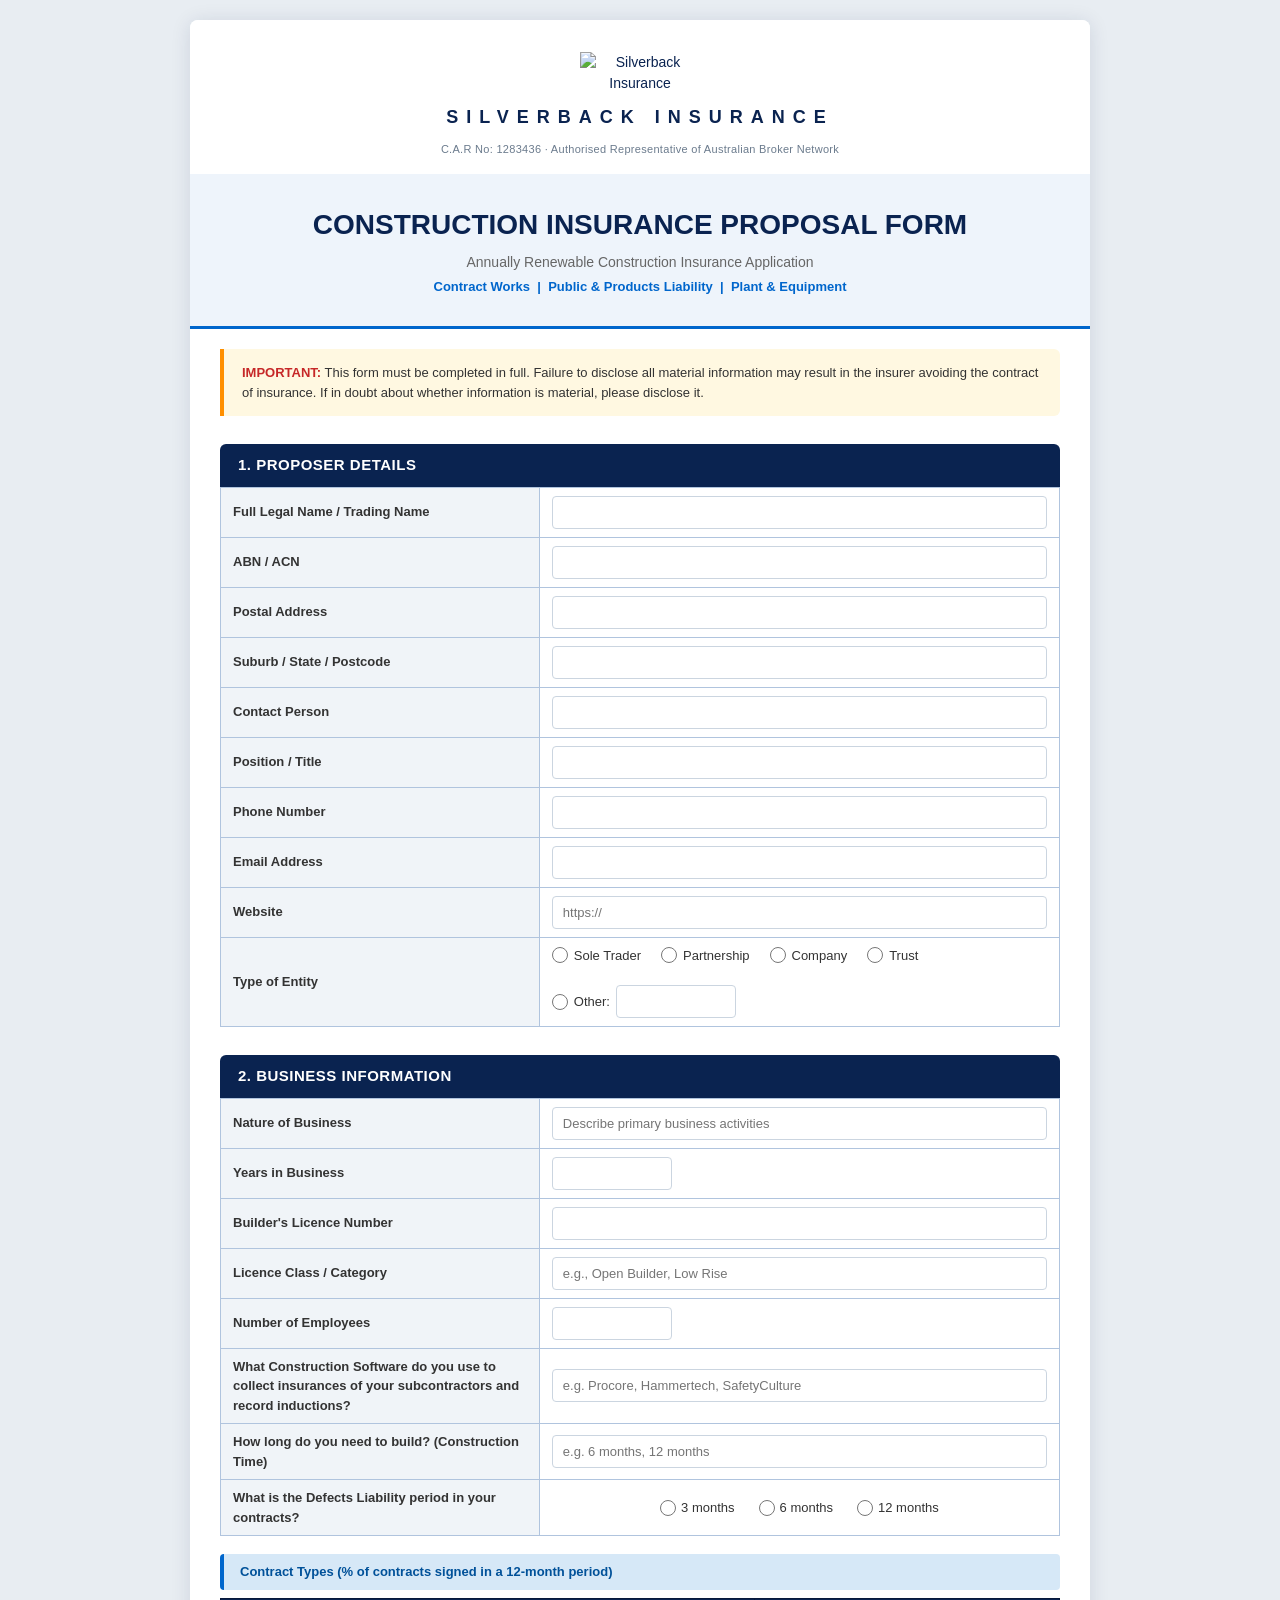
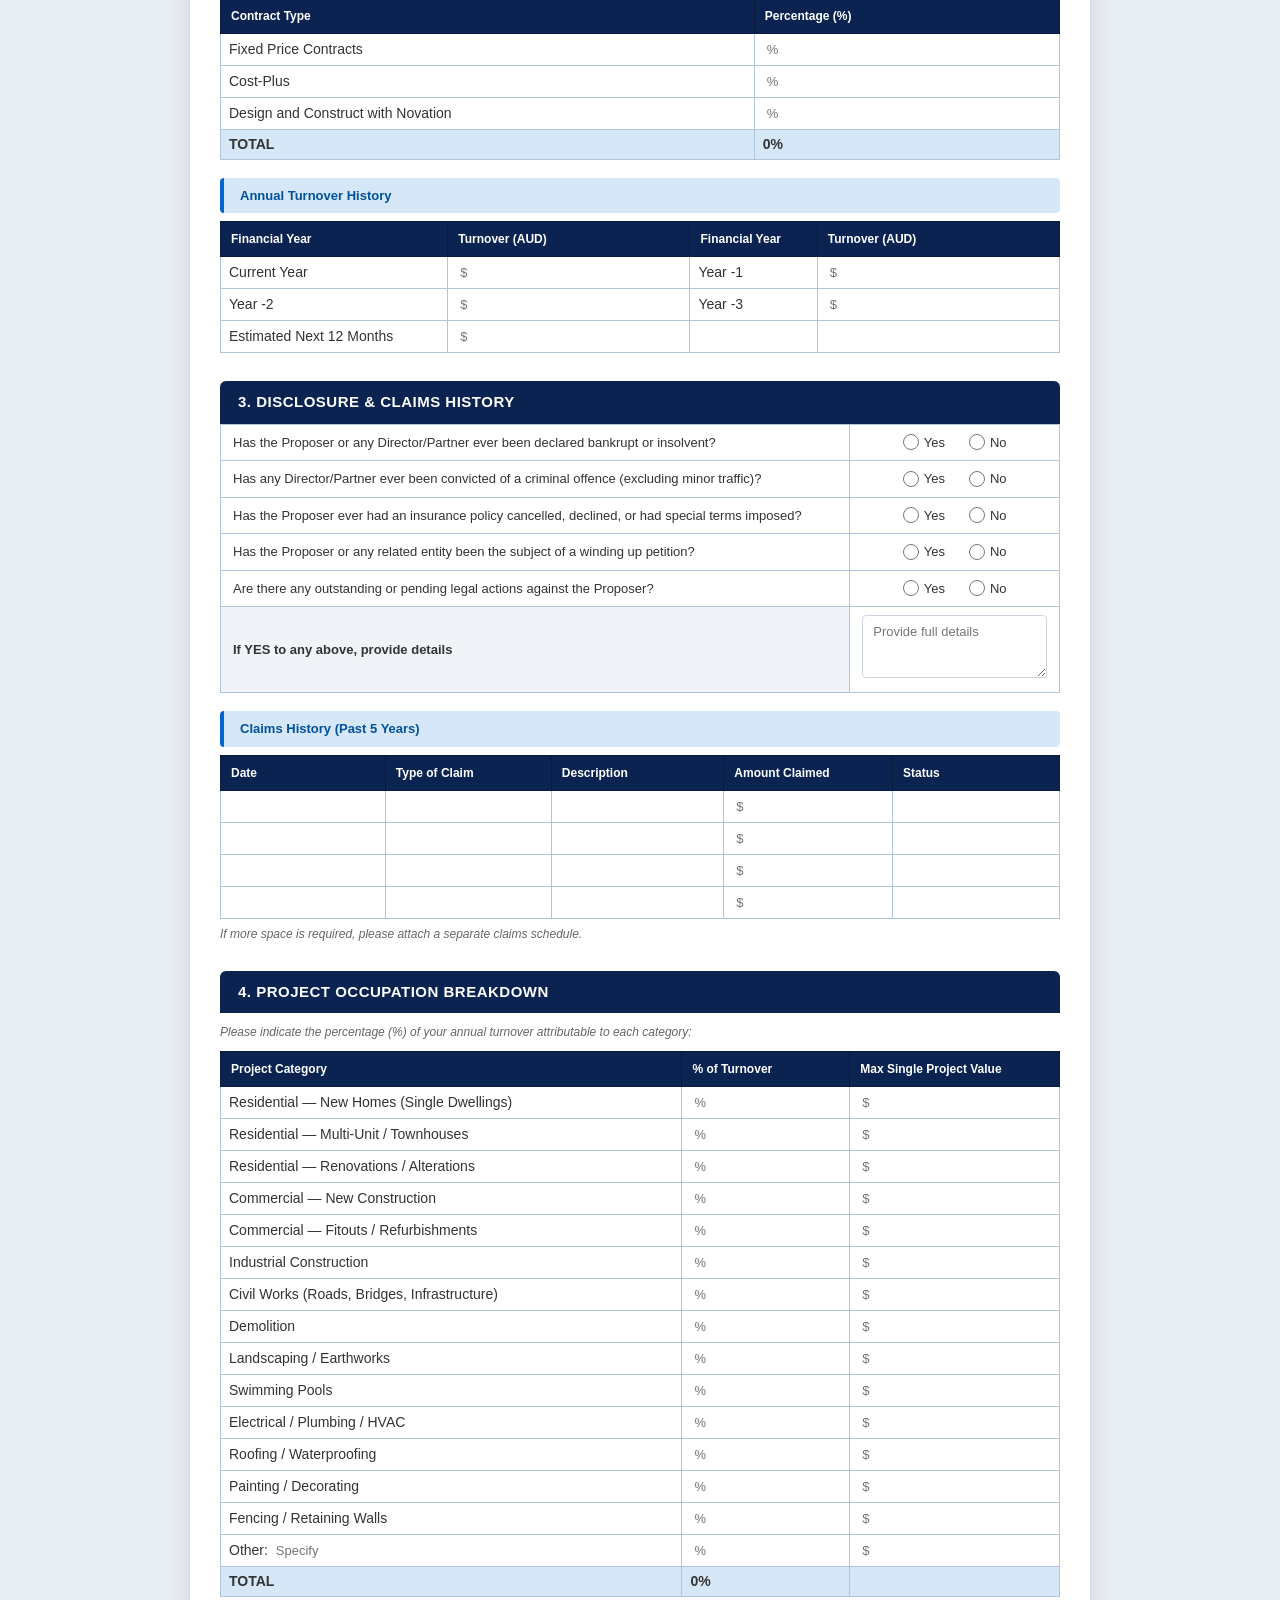
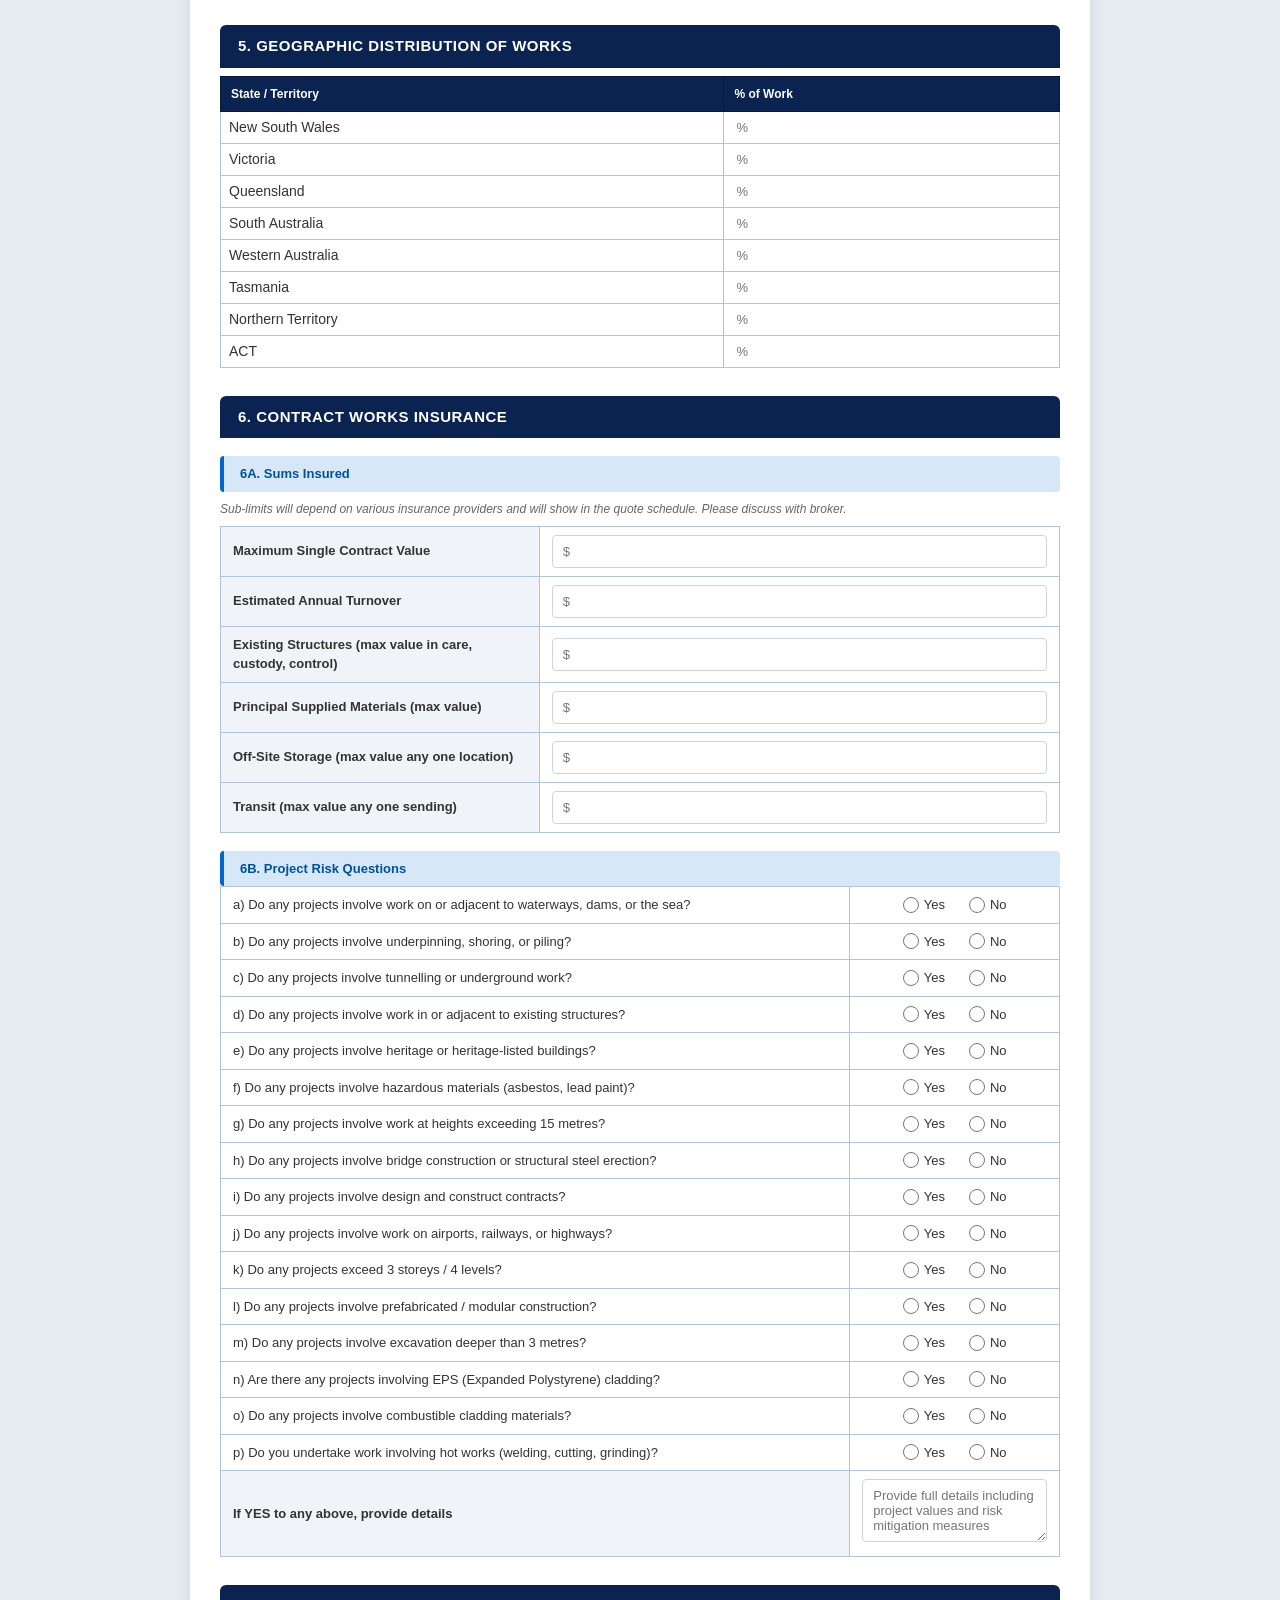
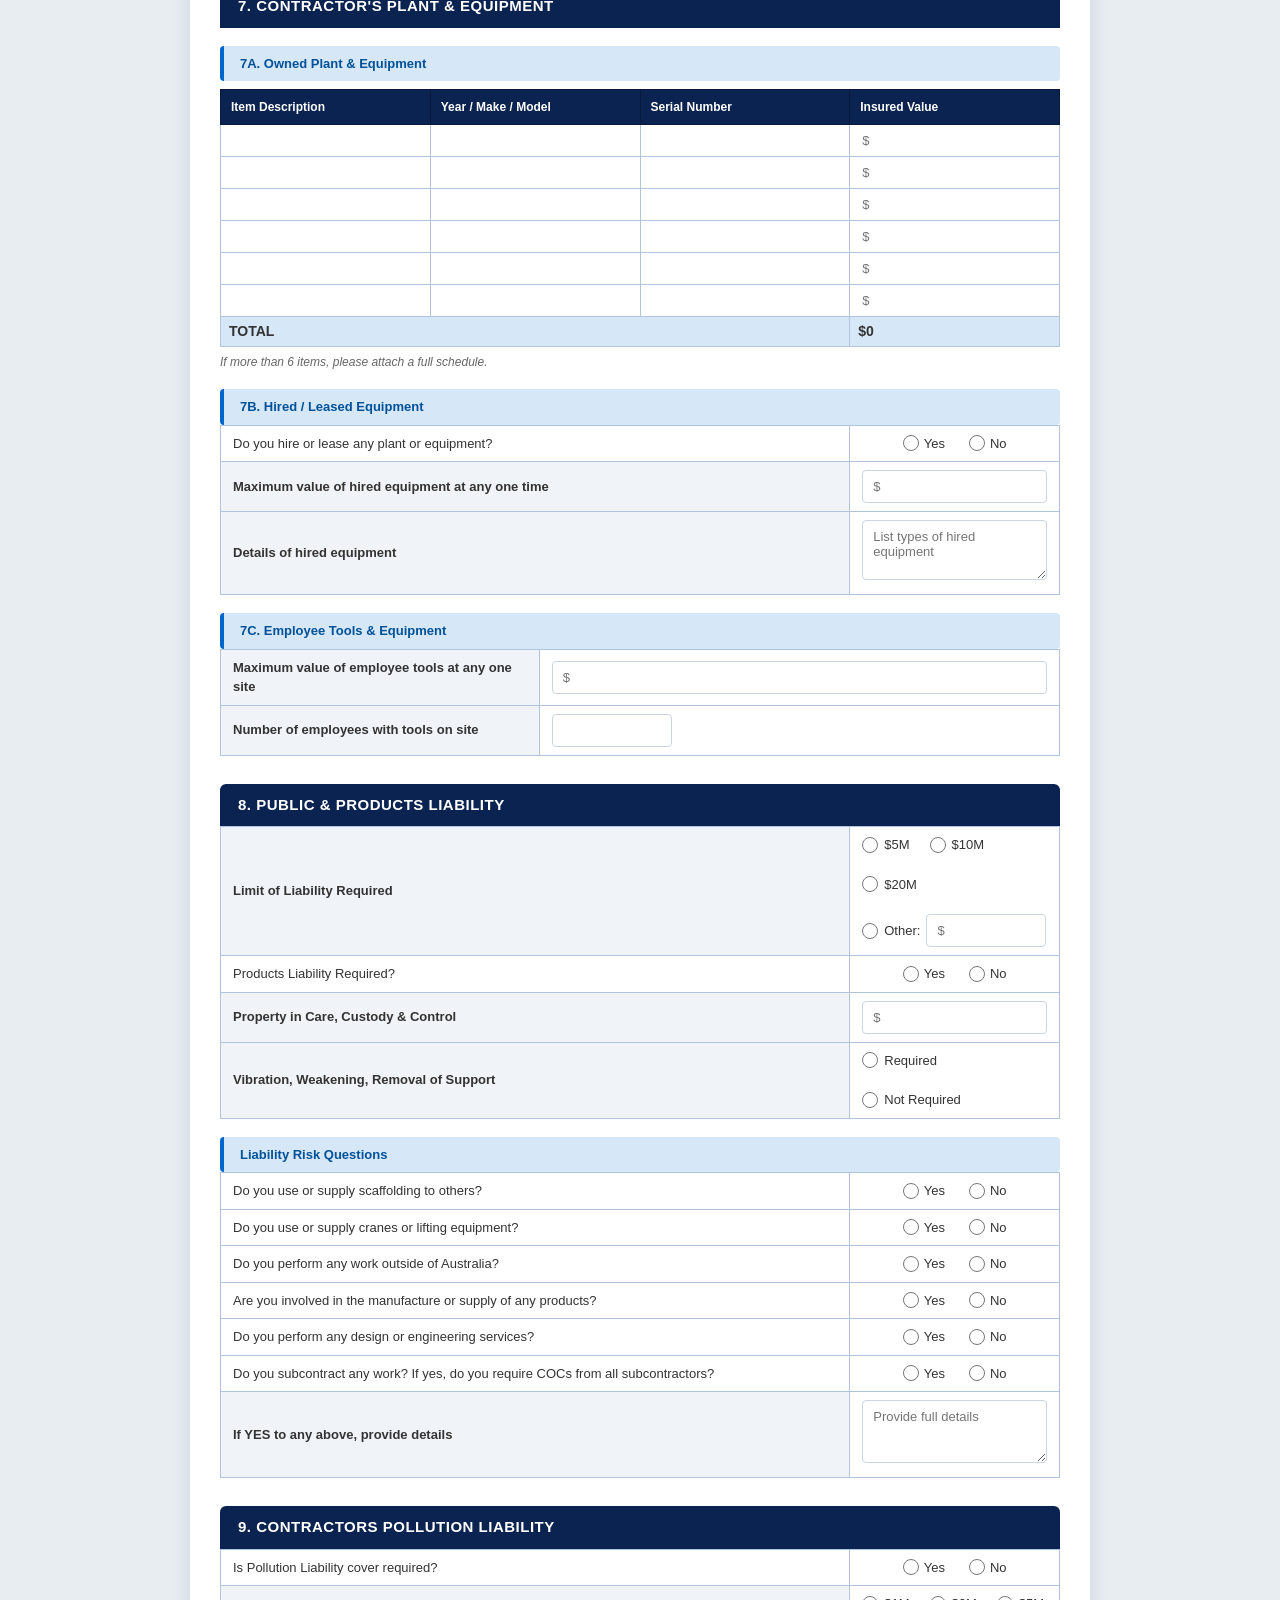
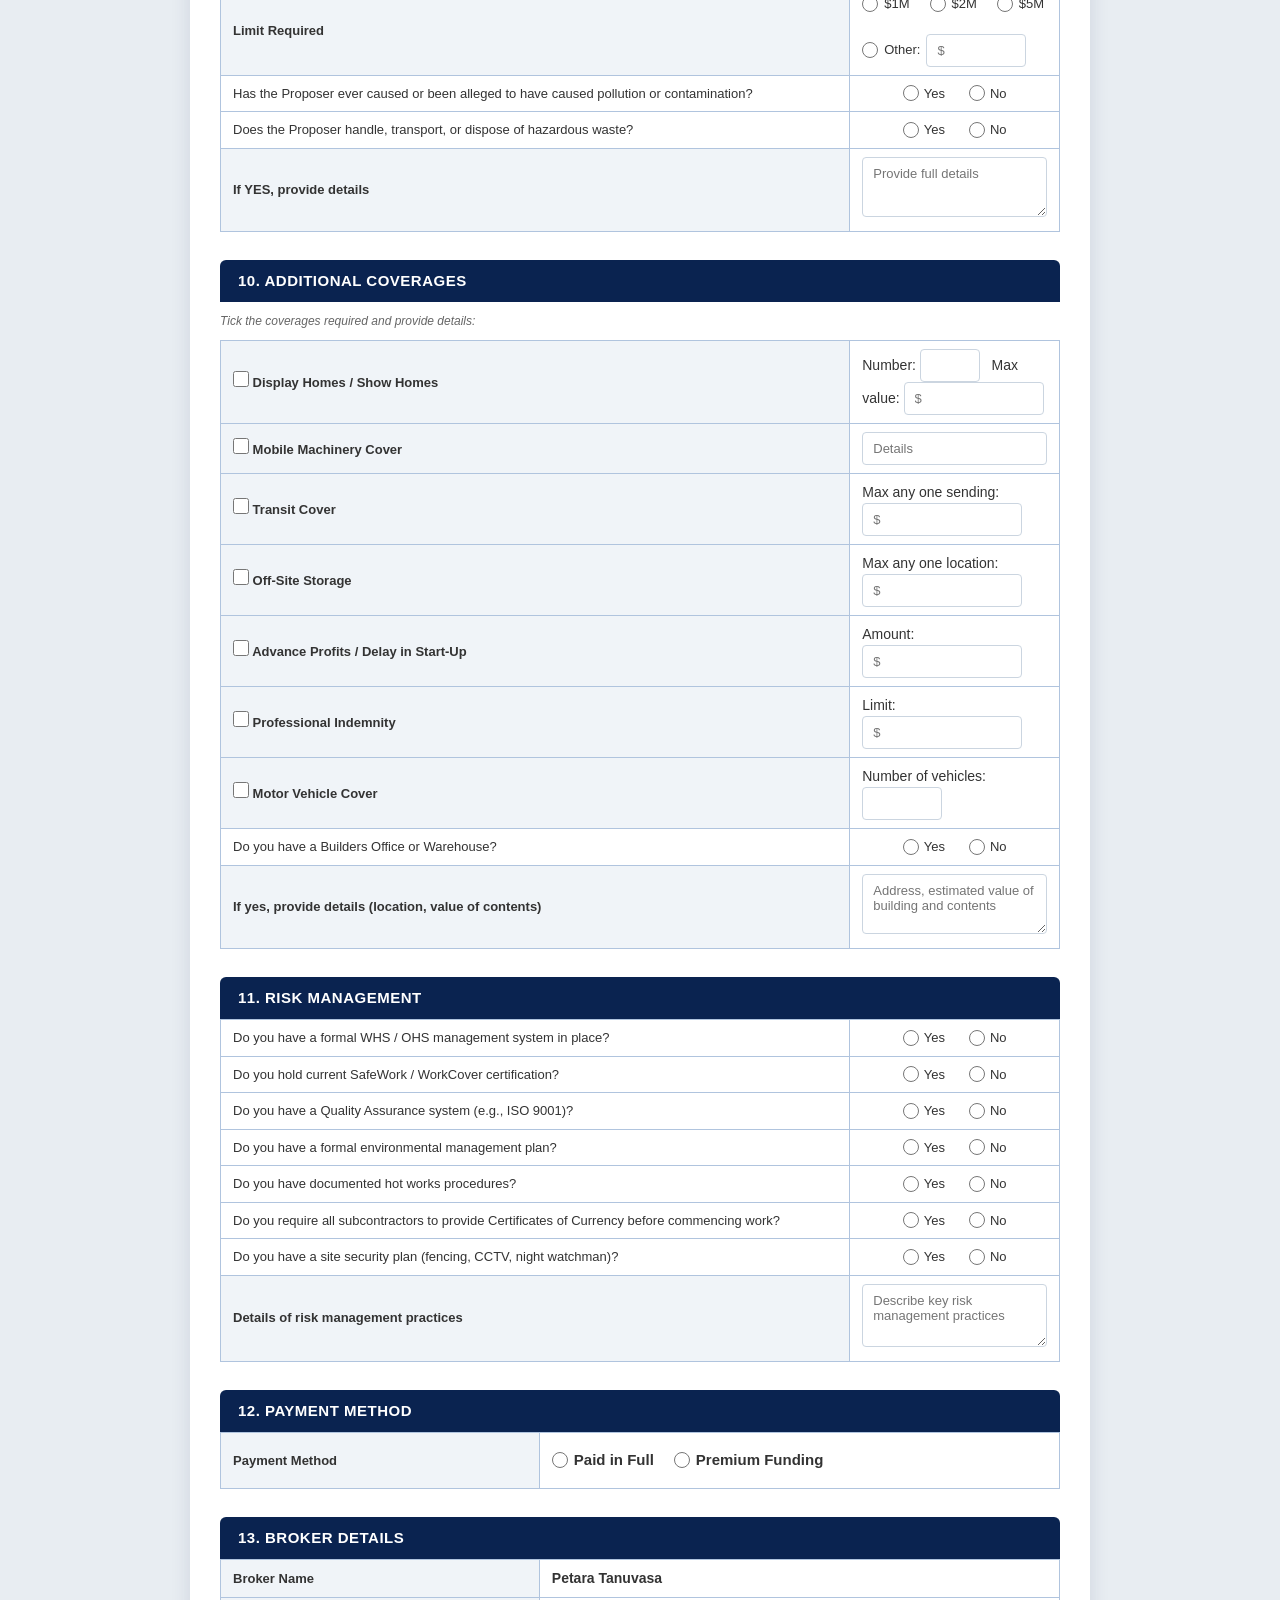
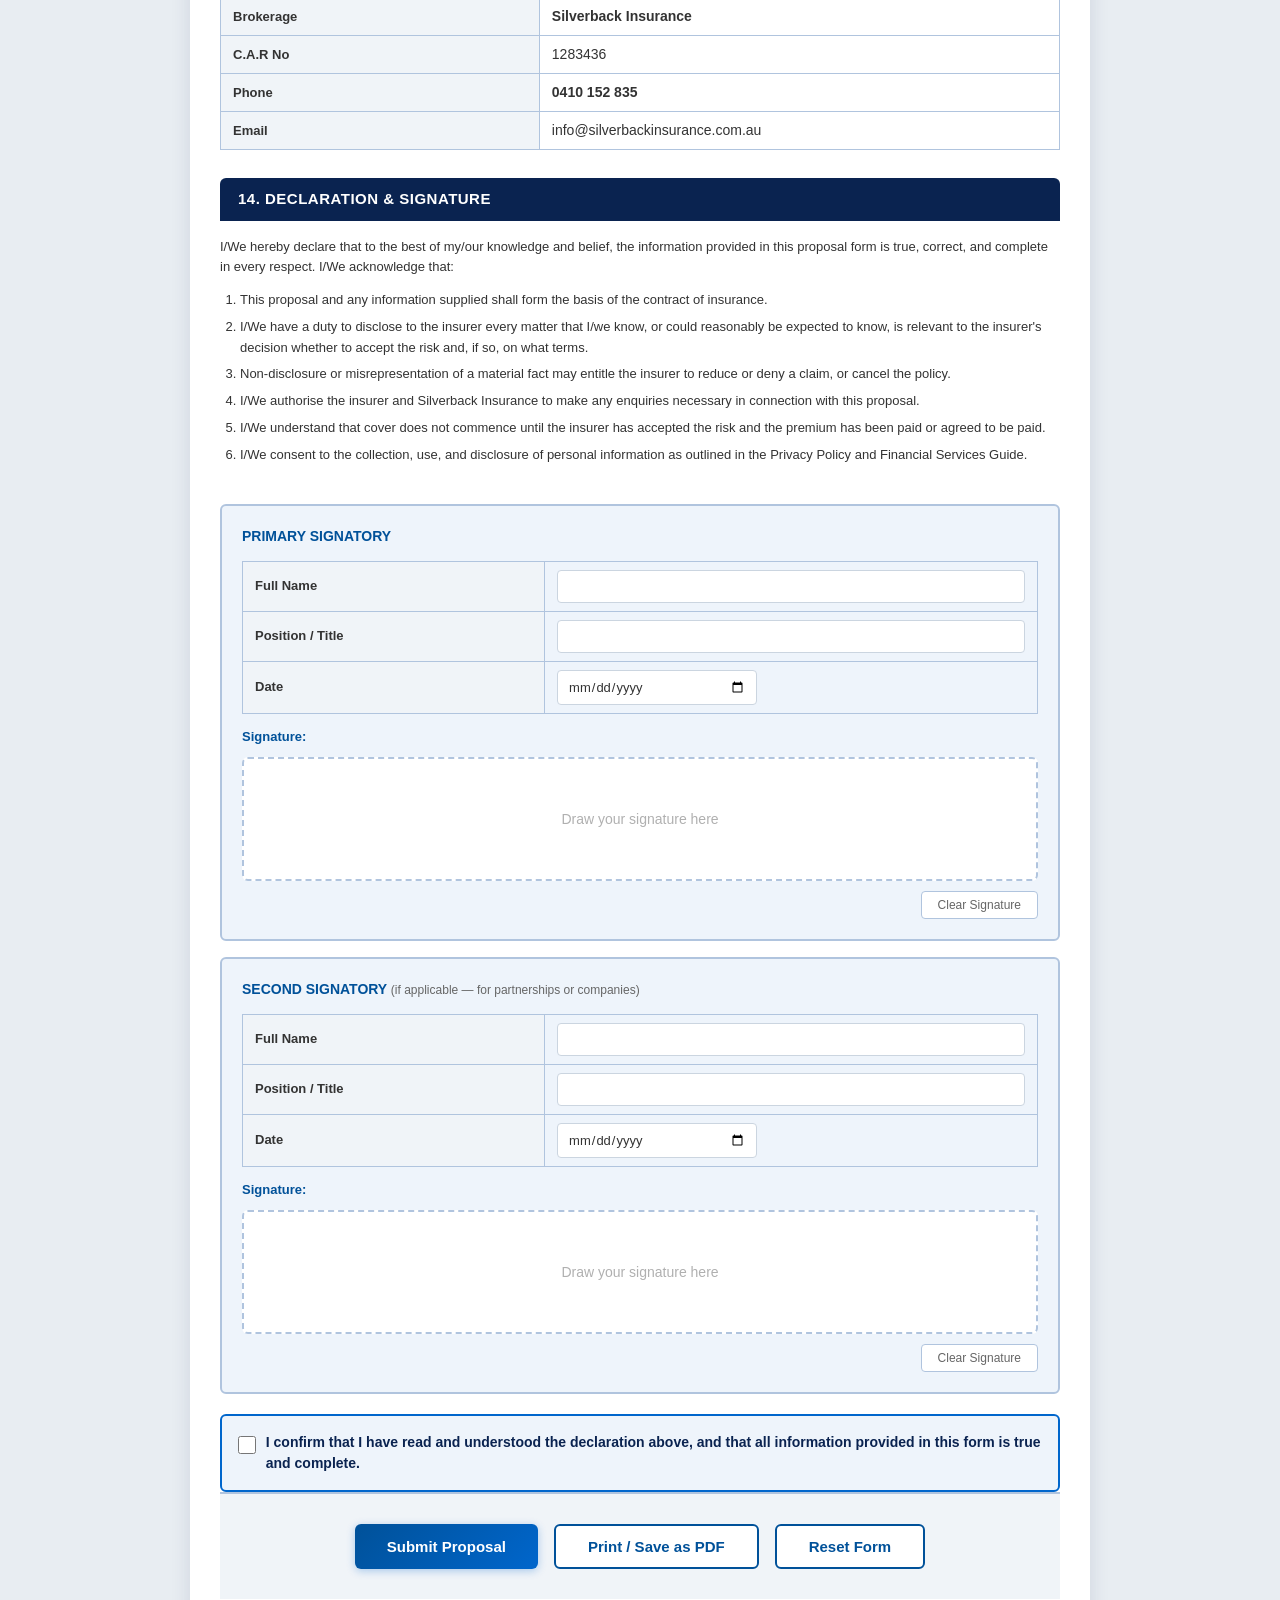
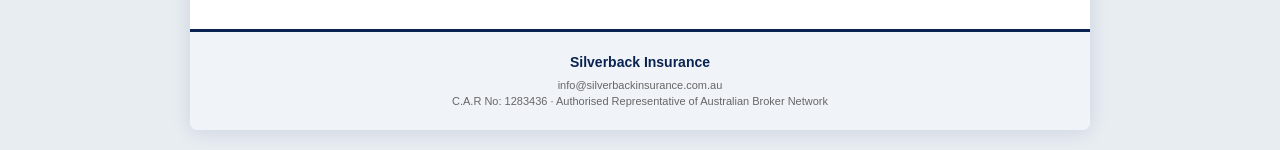
==== index.html @ 02003ee7 "Add Silverback Construction Insurance Proposal Form" ====
<!DOCTYPE html>
<html lang="en">
<head>
<meta charset="UTF-8">
<meta name="viewport" content="width=device-width, initial-scale=1.0">
<title>Silverback Insurance — Construction Insurance Proposal Form</title>
<style>
  :root {
    --navy: #0A2350;
    --dark-blue: #005199;
    --med-blue: #0066CC;
    --light-blue: #D6E8F7;
    --pale-blue: #EEF4FB;
    --white: #FFFFFF;
    --dark-grey: #333333;
    --med-grey: #666666;
    --light-grey: #F0F4F8;
    --border: #B0C4DE;
    --red: #C62828;
    --orange-bg: #FFF8E1;
  }

  * { box-sizing: border-box; margin: 0; padding: 0; }

  body {
    font-family: 'Segoe UI', Arial, Helvetica, sans-serif;
    font-size: 14px;
    color: var(--dark-grey);
    background: #E8EDF2;
    line-height: 1.5;
  }

  .form-container {
    max-width: 900px;
    margin: 20px auto;
    background: var(--white);
    border-radius: 8px;
    box-shadow: 0 2px 20px rgba(10,35,80,0.12);
    overflow: hidden;
  }

  /* HEADER */
  .form-header {
    background: var(--white);
    color: var(--navy);
    padding: 32px 40px 16px;
    text-align: center;
  }
  .form-header .logo-icon {
    display: block;
    margin: 0 auto 10px;
    width: 120px;
    height: auto;
  }
  .form-header .brand-name {
    font-size: 18px;
    font-weight: 700;
    letter-spacing: 8px;
    color: var(--navy);
    margin-bottom: 2px;
  }
  .form-header .credentials {
    margin-top: 10px;
    font-size: 11px;
    color: #6B7B8D;
    letter-spacing: 0.3px;
  }
  .form-title {
    background: var(--pale-blue);
    text-align: center;
    padding: 30px 40px;
    border-bottom: 3px solid var(--med-blue);
  }
  .form-title h1 {
    font-size: 28px;
    color: var(--navy);
    font-weight: 700;
    margin-bottom: 6px;
  }
  .form-title .subtitle {
    font-size: 14px;
    color: var(--med-grey);
  }
  .form-title .coverages {
    font-size: 13px;
    color: var(--med-blue);
    margin-top: 4px;
    font-weight: 600;
  }

  /* IMPORTANT NOTICE */
  .important-notice {
    background: var(--orange-bg);
    border-left: 4px solid #FF8F00;
    margin: 20px 30px;
    padding: 14px 18px;
    border-radius: 0 6px 6px 0;
    font-size: 13px;
  }
  .important-notice strong { color: var(--red); }

  /* FORM BODY */
  .form-body { padding: 0 30px 30px; }

  /* SECTION HEADERS */
  .section-header {
    background: var(--navy);
    color: var(--white);
    padding: 10px 18px;
    font-size: 15px;
    font-weight: 700;
    border-radius: 6px 6px 0 0;
    margin-top: 28px;
    letter-spacing: 0.5px;
  }
  .subsection-header {
    background: var(--light-blue);
    color: var(--dark-blue);
    padding: 8px 16px;
    font-size: 13px;
    font-weight: 700;
    margin-top: 18px;
    border-radius: 4px;
    border-left: 4px solid var(--med-blue);
  }

  /* FIELD TABLES */
  .field-table {
    width: 100%;
    border-collapse: collapse;
    border: 1px solid var(--border);
    margin-bottom: 4px;
  }
  .field-table td {
    padding: 8px 12px;
    border: 1px solid var(--border);
    vertical-align: middle;
  }
  .field-table .label-cell {
    background: var(--light-grey);
    font-weight: 600;
    font-size: 13px;
    width: 38%;
    color: var(--dark-grey);
  }
  .field-table .value-cell {
    width: 62%;
  }
  .field-table .question-cell {
    width: 75%;
    font-size: 13px;
  }
  .field-table .answer-cell {
    width: 25%;
    text-align: center;
  }

  /* FORM INPUTS */
  input[type="text"], input[type="email"], input[type="tel"],
  input[type="url"], input[type="number"], input[type="date"],
  textarea, select {
    width: 100%;
    padding: 8px 10px;
    border: 1px solid #CBD5E0;
    border-radius: 4px;
    font-size: 13px;
    font-family: inherit;
    color: var(--dark-grey);
    background: var(--white);
    transition: border-color 0.2s, box-shadow 0.2s;
  }
  input:focus, textarea:focus, select:focus {
    outline: none;
    border-color: var(--med-blue);
    box-shadow: 0 0 0 3px rgba(0,102,204,0.15);
  }
  textarea { resize: vertical; min-height: 60px; }
  select { cursor: pointer; }

  /* CHECKBOXES AND RADIOS */
  .checkbox-group, .radio-group {
    display: flex;
    gap: 20px;
    align-items: center;
    flex-wrap: wrap;
  }
  .checkbox-group label, .radio-group label {
    display: flex;
    align-items: center;
    gap: 6px;
    font-size: 13px;
    cursor: pointer;
  }
  input[type="checkbox"], input[type="radio"] {
    width: 16px;
    height: 16px;
    accent-color: var(--med-blue);
    cursor: pointer;
  }

  /* DATA TABLES */
  .data-table {
    width: 100%;
    border-collapse: collapse;
    margin-top: 8px;
    border: 1px solid var(--border);
  }
  .data-table th {
    background: var(--navy);
    color: var(--white);
    padding: 8px 10px;
    font-size: 12px;
    font-weight: 600;
    text-align: left;
    border: 1px solid #08193A;
  }
  .data-table td {
    padding: 4px 8px;
    border: 1px solid var(--border);
  }
  .data-table td input {
    border: none;
    background: transparent;
    width: 100%;
    padding: 4px;
    font-size: 13px;
  }
  .data-table td input:focus {
    background: var(--pale-blue);
    border-radius: 3px;
    box-shadow: none;
  }
  .data-table .total-row {
    background: var(--light-blue);
    font-weight: 700;
  }

  /* YES/NO RADIO PAIRS */
  .yn-group {
    display: flex;
    gap: 24px;
    justify-content: center;
  }
  .yn-group label {
    display: flex;
    align-items: center;
    gap: 5px;
    font-size: 13px;
    cursor: pointer;
  }

  /* SIGNATURE */
  .signature-section {
    border: 2px solid var(--border);
    border-radius: 6px;
    padding: 20px;
    margin-top: 16px;
    background: var(--pale-blue);
  }
  .signature-section h3 {
    color: var(--dark-blue);
    margin-bottom: 14px;
    font-size: 14px;
  }
  .sig-canvas-wrap {
    position: relative;
    border: 2px dashed var(--border);
    border-radius: 6px;
    background: var(--white);
    margin: 10px 0;
  }
  .sig-canvas {
    width: 100%;
    height: 120px;
    cursor: crosshair;
    display: block;
    border-radius: 6px;
  }
  .sig-placeholder {
    position: absolute;
    top: 50%;
    left: 50%;
    transform: translate(-50%, -50%);
    color: #B0B0B0;
    font-size: 14px;
    pointer-events: none;
  }
  .sig-actions {
    text-align: right;
    margin-top: 6px;
  }
  .sig-actions button {
    background: var(--white);
    border: 1px solid var(--border);
    padding: 6px 16px;
    border-radius: 4px;
    font-size: 12px;
    cursor: pointer;
    color: var(--med-grey);
  }
  .sig-actions button:hover {
    background: var(--light-grey);
    color: var(--dark-grey);
  }

  /* BUTTONS */
  .form-actions {
    text-align: center;
    padding: 30px;
    background: var(--light-grey);
    border-top: 2px solid var(--border);
    display: flex;
    gap: 16px;
    justify-content: center;
    flex-wrap: wrap;
  }
  .btn {
    padding: 12px 32px;
    font-size: 15px;
    font-weight: 600;
    border: none;
    border-radius: 6px;
    cursor: pointer;
    transition: all 0.2s;
  }
  .btn-primary {
    background: linear-gradient(135deg, var(--dark-blue), var(--med-blue));
    color: var(--white);
    box-shadow: 0 2px 8px rgba(0,102,204,0.3);
  }
  .btn-primary:hover {
    box-shadow: 0 4px 16px rgba(0,102,204,0.4);
    transform: translateY(-1px);
  }
  .btn-secondary {
    background: var(--white);
    color: var(--dark-blue);
    border: 2px solid var(--dark-blue);
  }
  .btn-secondary:hover { background: var(--pale-blue); }

  /* FOOTER */
  .form-footer {
    text-align: center;
    padding: 20px 30px;
    border-top: 3px solid var(--navy);
    background: var(--light-grey);
  }
  .form-footer .company {
    font-weight: 700;
    font-size: 14px;
    color: var(--navy);
  }
  .form-footer .details {
    font-size: 11px;
    color: var(--med-grey);
    margin-top: 4px;
  }

  /* NOTE */
  .note {
    font-size: 12px;
    color: var(--med-grey);
    font-style: italic;
    margin-top: 6px;
  }

  /* PRINT STYLES */
  @media print {
    body { background: white; }
    .form-container { box-shadow: none; margin: 0; max-width: 100%; }
    .form-actions { display: none !important; }
    .no-print { display: none !important; }
    input, textarea, select { border: 1px solid #ccc !important; }
    .sig-actions { display: none; }
  }
</style>
</head>
<body>

<div class="form-container">

  <!-- HEADER -->
  <div class="form-header">
    <img class="logo-icon" src="[data-uri]" alt="Silverback Insurance">
    <div class="brand-name">SILVERBACK INSURANCE</div>
    <div class="credentials">
      C.A.R No: 1283436 &middot; Authorised Representative of Australian Broker Network
    </div>
  </div>

  <!-- TITLE -->
  <div class="form-title">
    <h1>CONSTRUCTION INSURANCE PROPOSAL FORM</h1>
    <div class="subtitle">Annually Renewable Construction Insurance Application</div>
    <div class="coverages">Contract Works &nbsp;|&nbsp; Public &amp; Products Liability &nbsp;|&nbsp; Plant &amp; Equipment</div>
  </div>

  <!-- IMPORTANT NOTICE -->
  <div class="important-notice">
    <strong>IMPORTANT:</strong> This form must be completed in full. Failure to disclose all material information
    may result in the insurer avoiding the contract of insurance. If in doubt about whether information is material, please disclose it.
  </div>

  <form id="proposalForm" class="form-body" action="https://formsubmit.co/info@silverbackinsurance.com.au" method="POST">
    <!-- FormSubmit.co Configuration -->
    <input type="hidden" name="_subject" value="New Construction Insurance Proposal Submission">
    <input type="hidden" name="_template" value="table">
    <input type="hidden" name="_captcha" value="true">
    <input type="hidden" name="_autoresponse" value="Thank you for submitting your Construction Insurance Proposal to Silverback Insurance. We have received your details and your broker will be in touch shortly to discuss your renewal options.">
    <input type="hidden" name="_replyto" value="">
    <input type="hidden" name="signature_data" id="signatureData">

    <!-- =========================================== -->
    <!-- SECTION 1: PROPOSER DETAILS -->
    <!-- =========================================== -->
    <div class="section-header">1. PROPOSER DETAILS</div>
    <table class="field-table">
      <tr><td class="label-cell">Full Legal Name / Trading Name</td>
          <td class="value-cell"><input type="text" name="legal_name" required></td></tr>
      <tr><td class="label-cell">ABN / ACN</td>
          <td class="value-cell"><input type="text" name="abn" required></td></tr>
      <tr><td class="label-cell">Postal Address</td>
          <td class="value-cell"><input type="text" name="postal_address"></td></tr>
      <tr><td class="label-cell">Suburb / State / Postcode</td>
          <td class="value-cell"><input type="text" name="suburb_state_post"></td></tr>
      <tr><td class="label-cell">Contact Person</td>
          <td class="value-cell"><input type="text" name="contact_person" required></td></tr>
      <tr><td class="label-cell">Position / Title</td>
          <td class="value-cell"><input type="text" name="position"></td></tr>
      <tr><td class="label-cell">Phone Number</td>
          <td class="value-cell"><input type="tel" name="phone"></td></tr>
      <tr><td class="label-cell">Email Address</td>
          <td class="value-cell"><input type="email" name="email" required></td></tr>
      <tr><td class="label-cell">Website</td>
          <td class="value-cell"><input type="url" name="website" placeholder="https://"></td></tr>
      <tr><td class="label-cell">Type of Entity</td>
          <td class="value-cell">
            <div class="radio-group">
              <label><input type="radio" name="entity_type" value="sole_trader"> Sole Trader</label>
              <label><input type="radio" name="entity_type" value="partnership"> Partnership</label>
              <label><input type="radio" name="entity_type" value="company"> Company</label>
              <label><input type="radio" name="entity_type" value="trust"> Trust</label>
              <label><input type="radio" name="entity_type" value="other"> Other: <input type="text" name="entity_other" style="width:120px"></label>
            </div>
          </td></tr>
    </table>

    <!-- =========================================== -->
    <!-- SECTION 2: BUSINESS INFORMATION -->
    <!-- =========================================== -->
    <div class="section-header">2. BUSINESS INFORMATION</div>
    <table class="field-table">
      <tr><td class="label-cell">Nature of Business</td>
          <td class="value-cell"><input type="text" name="nature_business" placeholder="Describe primary business activities"></td></tr>
      <tr><td class="label-cell">Years in Business</td>
          <td class="value-cell"><input type="number" name="years_business" min="0" style="width:120px"></td></tr>
      <tr><td class="label-cell">Builder's Licence Number</td>
          <td class="value-cell"><input type="text" name="licence_number"></td></tr>
      <tr><td class="label-cell">Licence Class / Category</td>
          <td class="value-cell"><input type="text" name="licence_class" placeholder="e.g., Open Builder, Low Rise"></td></tr>
      <tr><td class="label-cell">Number of Employees</td>
          <td class="value-cell"><input type="number" name="num_employees" min="0" style="width:120px"></td></tr>
      <tr><td class="label-cell">What Construction Software do you use to collect insurances of your subcontractors and record inductions?</td>
          <td class="value-cell"><input type="text" name="construction_software" placeholder="e.g. Procore, Hammertech, SafetyCulture"></td></tr>
      <tr><td class="label-cell">How long do you need to build? (Construction Time)</td>
          <td class="value-cell"><input type="text" name="construction_time" placeholder="e.g. 6 months, 12 months"></td></tr>
      <tr><td class="label-cell">What is the Defects Liability period in your contracts?</td>
          <td class="value-cell">
            <div class="yn-group">
              <label><input type="radio" name="defects_liability" value="3 months"> 3 months</label>
              <label><input type="radio" name="defects_liability" value="6 months"> 6 months</label>
              <label><input type="radio" name="defects_liability" value="12 months"> 12 months</label>
            </div>
          </td></tr>
    </table>

    <div class="subsection-header">Contract Types (% of contracts signed in a 12-month period)</div>
    <table class="data-table">
      <tr><th>Contract Type</th><th>Percentage (%)</th></tr>
      <tr><td>Fixed Price Contracts</td><td><input type="text" name="contract_fixed_price" placeholder="%" style="width:120px"></td></tr>
      <tr><td>Cost-Plus</td><td><input type="text" name="contract_cost_plus" placeholder="%" style="width:120px"></td></tr>
      <tr><td>Design and Construct with Novation</td><td><input type="text" name="contract_design_construct" placeholder="%" style="width:120px"></td></tr>
      <tr class="total-row"><td><strong>TOTAL</strong></td><td><strong id="contractTotal">0%</strong></td></tr>
    </table>

    <div class="subsection-header">Annual Turnover History</div>
    <table class="data-table">
      <tr><th>Financial Year</th><th>Turnover (AUD)</th><th>Financial Year</th><th>Turnover (AUD)</th></tr>
      <tr>
        <td>Current Year</td><td><input type="text" name="turnover_current" placeholder="$"></td>
        <td>Year -1</td><td><input type="text" name="turnover_minus1" placeholder="$"></td>
      </tr>
      <tr>
        <td>Year -2</td><td><input type="text" name="turnover_minus2" placeholder="$"></td>
        <td>Year -3</td><td><input type="text" name="turnover_minus3" placeholder="$"></td>
      </tr>
      <tr>
        <td>Estimated Next 12 Months</td><td><input type="text" name="turnover_next12" placeholder="$"></td>
        <td></td><td></td>
      </tr>
    </table>

    <!-- =========================================== -->
    <!-- SECTION 3: DISCLOSURE & CLAIMS HISTORY -->
    <!-- =========================================== -->
    <div class="section-header">3. DISCLOSURE &amp; CLAIMS HISTORY</div>
    <table class="field-table">
      <tr><td class="question-cell">Has the Proposer or any Director/Partner ever been declared bankrupt or insolvent?</td>
          <td class="answer-cell"><div class="yn-group"><label><input type="radio" name="q_bankrupt" value="yes"> Yes</label><label><input type="radio" name="q_bankrupt" value="no"> No</label></div></td></tr>
      <tr><td class="question-cell">Has any Director/Partner ever been convicted of a criminal offence (excluding minor traffic)?</td>
          <td class="answer-cell"><div class="yn-group"><label><input type="radio" name="q_criminal" value="yes"> Yes</label><label><input type="radio" name="q_criminal" value="no"> No</label></div></td></tr>
      <tr><td class="question-cell">Has the Proposer ever had an insurance policy cancelled, declined, or had special terms imposed?</td>
          <td class="answer-cell"><div class="yn-group"><label><input type="radio" name="q_cancelled" value="yes"> Yes</label><label><input type="radio" name="q_cancelled" value="no"> No</label></div></td></tr>
      <tr><td class="question-cell">Has the Proposer or any related entity been the subject of a winding up petition?</td>
          <td class="answer-cell"><div class="yn-group"><label><input type="radio" name="q_windingup" value="yes"> Yes</label><label><input type="radio" name="q_windingup" value="no"> No</label></div></td></tr>
      <tr><td class="question-cell">Are there any outstanding or pending legal actions against the Proposer?</td>
          <td class="answer-cell"><div class="yn-group"><label><input type="radio" name="q_legal" value="yes"> Yes</label><label><input type="radio" name="q_legal" value="no"> No</label></div></td></tr>
      <tr><td class="label-cell">If YES to any above, provide details</td>
          <td class="value-cell"><textarea name="disclosure_details" rows="3" placeholder="Provide full details"></textarea></td></tr>
    </table>

    <div class="subsection-header">Claims History (Past 5 Years)</div>
    <table class="data-table">
      <tr><th>Date</th><th>Type of Claim</th><th>Description</th><th>Amount Claimed</th><th>Status</th></tr>
      <tr><td><input type="text" name="claim1_date"></td><td><input type="text" name="claim1_type"></td><td><input type="text" name="claim1_desc"></td><td><input type="text" name="claim1_amount" placeholder="$"></td><td><input type="text" name="claim1_status"></td></tr>
      <tr><td><input type="text" name="claim2_date"></td><td><input type="text" name="claim2_type"></td><td><input type="text" name="claim2_desc"></td><td><input type="text" name="claim2_amount" placeholder="$"></td><td><input type="text" name="claim2_status"></td></tr>
      <tr><td><input type="text" name="claim3_date"></td><td><input type="text" name="claim3_type"></td><td><input type="text" name="claim3_desc"></td><td><input type="text" name="claim3_amount" placeholder="$"></td><td><input type="text" name="claim3_status"></td></tr>
      <tr><td><input type="text" name="claim4_date"></td><td><input type="text" name="claim4_type"></td><td><input type="text" name="claim4_desc"></td><td><input type="text" name="claim4_amount" placeholder="$"></td><td><input type="text" name="claim4_status"></td></tr>
    </table>
    <p class="note">If more space is required, please attach a separate claims schedule.</p>

    <!-- =========================================== -->
    <!-- SECTION 4: PROJECT OCCUPATION BREAKDOWN -->
    <!-- =========================================== -->
    <div class="section-header">4. PROJECT OCCUPATION BREAKDOWN</div>
    <p class="note" style="margin: 10px 0;">Please indicate the percentage (%) of your annual turnover attributable to each category:</p>
    <table class="data-table">
      <tr><th style="width:55%">Project Category</th><th style="width:20%">% of Turnover</th><th style="width:25%">Max Single Project Value</th></tr>
      <tr><td>Residential — New Homes (Single Dwellings)</td><td><input type="text" name="occ_res_new_pct" placeholder="%"></td><td><input type="text" name="occ_res_new_val" placeholder="$"></td></tr>
      <tr><td>Residential — Multi-Unit / Townhouses</td><td><input type="text" name="occ_res_multi_pct" placeholder="%"></td><td><input type="text" name="occ_res_multi_val" placeholder="$"></td></tr>
      <tr><td>Residential — Renovations / Alterations</td><td><input type="text" name="occ_res_reno_pct" placeholder="%"></td><td><input type="text" name="occ_res_reno_val" placeholder="$"></td></tr>
      <tr><td>Commercial — New Construction</td><td><input type="text" name="occ_comm_new_pct" placeholder="%"></td><td><input type="text" name="occ_comm_new_val" placeholder="$"></td></tr>
      <tr><td>Commercial — Fitouts / Refurbishments</td><td><input type="text" name="occ_comm_fit_pct" placeholder="%"></td><td><input type="text" name="occ_comm_fit_val" placeholder="$"></td></tr>
      <tr><td>Industrial Construction</td><td><input type="text" name="occ_industrial_pct" placeholder="%"></td><td><input type="text" name="occ_industrial_val" placeholder="$"></td></tr>
      <tr><td>Civil Works (Roads, Bridges, Infrastructure)</td><td><input type="text" name="occ_civil_pct" placeholder="%"></td><td><input type="text" name="occ_civil_val" placeholder="$"></td></tr>
      <tr><td>Demolition</td><td><input type="text" name="occ_demo_pct" placeholder="%"></td><td><input type="text" name="occ_demo_val" placeholder="$"></td></tr>
      <tr><td>Landscaping / Earthworks</td><td><input type="text" name="occ_land_pct" placeholder="%"></td><td><input type="text" name="occ_land_val" placeholder="$"></td></tr>
      <tr><td>Swimming Pools</td><td><input type="text" name="occ_pool_pct" placeholder="%"></td><td><input type="text" name="occ_pool_val" placeholder="$"></td></tr>
      <tr><td>Electrical / Plumbing / HVAC</td><td><input type="text" name="occ_trade_pct" placeholder="%"></td><td><input type="text" name="occ_trade_val" placeholder="$"></td></tr>
      <tr><td>Roofing / Waterproofing</td><td><input type="text" name="occ_roof_pct" placeholder="%"></td><td><input type="text" name="occ_roof_val" placeholder="$"></td></tr>
      <tr><td>Painting / Decorating</td><td><input type="text" name="occ_paint_pct" placeholder="%"></td><td><input type="text" name="occ_paint_val" placeholder="$"></td></tr>
      <tr><td>Fencing / Retaining Walls</td><td><input type="text" name="occ_fence_pct" placeholder="%"></td><td><input type="text" name="occ_fence_val" placeholder="$"></td></tr>
      <tr><td>Other: <input type="text" name="occ_other_desc" style="width:200px" placeholder="Specify"></td><td><input type="text" name="occ_other_pct" placeholder="%"></td><td><input type="text" name="occ_other_val" placeholder="$"></td></tr>
      <tr class="total-row"><td><strong>TOTAL</strong></td><td><strong id="totalPct">0%</strong></td><td></td></tr>
    </table>

    <!-- =========================================== -->
    <!-- SECTION 5: GEOGRAPHIC DISTRIBUTION -->
    <!-- =========================================== -->
    <div class="section-header">5. GEOGRAPHIC DISTRIBUTION OF WORKS</div>
    <table class="data-table">
      <tr><th style="width:60%">State / Territory</th><th style="width:40%">% of Work</th></tr>
      <tr><td>New South Wales</td><td><input type="text" name="geo_nsw" placeholder="%"></td></tr>
      <tr><td>Victoria</td><td><input type="text" name="geo_vic" placeholder="%"></td></tr>
      <tr><td>Queensland</td><td><input type="text" name="geo_qld" placeholder="%"></td></tr>
      <tr><td>South Australia</td><td><input type="text" name="geo_sa" placeholder="%"></td></tr>
      <tr><td>Western Australia</td><td><input type="text" name="geo_wa" placeholder="%"></td></tr>
      <tr><td>Tasmania</td><td><input type="text" name="geo_tas" placeholder="%"></td></tr>
      <tr><td>Northern Territory</td><td><input type="text" name="geo_nt" placeholder="%"></td></tr>
      <tr><td>ACT</td><td><input type="text" name="geo_act" placeholder="%"></td></tr>
    </table>

    <!-- =========================================== -->
    <!-- SECTION 6: CONTRACT WORKS INSURANCE -->
    <!-- =========================================== -->
    <div class="section-header">6. CONTRACT WORKS INSURANCE</div>

    <div class="subsection-header">6A. Sums Insured</div>
    <p class="note" style="margin:8px 0; font-style:italic;">Sub-limits will depend on various insurance providers and will show in the quote schedule. Please discuss with broker.</p>
    <table class="field-table">
      <tr><td class="label-cell">Maximum Single Contract Value</td><td class="value-cell"><input type="text" name="cw_max_contract" placeholder="$"></td></tr>
      <tr><td class="label-cell">Estimated Annual Turnover</td><td class="value-cell"><input type="text" name="cw_annual_turnover" placeholder="$"></td></tr>
      <tr><td class="label-cell">Existing Structures (max value in care, custody, control)</td><td class="value-cell"><input type="text" name="cw_existing_structures" placeholder="$"></td></tr>
      <tr><td class="label-cell">Principal Supplied Materials (max value)</td><td class="value-cell"><input type="text" name="cw_principal_materials" placeholder="$"></td></tr>
      <tr><td class="label-cell">Off-Site Storage (max value any one location)</td><td class="value-cell"><input type="text" name="cw_offsite" placeholder="$"></td></tr>
      <tr><td class="label-cell">Transit (max value any one sending)</td><td class="value-cell"><input type="text" name="cw_transit" placeholder="$"></td></tr>
    </table>

    <div class="subsection-header">6B. Project Risk Questions</div>
    <table class="field-table">
      <tr><td class="question-cell">a) Do any projects involve work on or adjacent to waterways, dams, or the sea?</td>
          <td class="answer-cell"><div class="yn-group"><label><input type="radio" name="risk_a" value="yes"> Yes</label><label><input type="radio" name="risk_a" value="no"> No</label></div></td></tr>
      <tr><td class="question-cell">b) Do any projects involve underpinning, shoring, or piling?</td>
          <td class="answer-cell"><div class="yn-group"><label><input type="radio" name="risk_b" value="yes"> Yes</label><label><input type="radio" name="risk_b" value="no"> No</label></div></td></tr>
      <tr><td class="question-cell">c) Do any projects involve tunnelling or underground work?</td>
          <td class="answer-cell"><div class="yn-group"><label><input type="radio" name="risk_c" value="yes"> Yes</label><label><input type="radio" name="risk_c" value="no"> No</label></div></td></tr>
      <tr><td class="question-cell">d) Do any projects involve work in or adjacent to existing structures?</td>
          <td class="answer-cell"><div class="yn-group"><label><input type="radio" name="risk_d" value="yes"> Yes</label><label><input type="radio" name="risk_d" value="no"> No</label></div></td></tr>
      <tr><td class="question-cell">e) Do any projects involve heritage or heritage-listed buildings?</td>
          <td class="answer-cell"><div class="yn-group"><label><input type="radio" name="risk_e" value="yes"> Yes</label><label><input type="radio" name="risk_e" value="no"> No</label></div></td></tr>
      <tr><td class="question-cell">f) Do any projects involve hazardous materials (asbestos, lead paint)?</td>
          <td class="answer-cell"><div class="yn-group"><label><input type="radio" name="risk_f" value="yes"> Yes</label><label><input type="radio" name="risk_f" value="no"> No</label></div></td></tr>
      <tr><td class="question-cell">g) Do any projects involve work at heights exceeding 15 metres?</td>
          <td class="answer-cell"><div class="yn-group"><label><input type="radio" name="risk_g" value="yes"> Yes</label><label><input type="radio" name="risk_g" value="no"> No</label></div></td></tr>
      <tr><td class="question-cell">h) Do any projects involve bridge construction or structural steel erection?</td>
          <td class="answer-cell"><div class="yn-group"><label><input type="radio" name="risk_h" value="yes"> Yes</label><label><input type="radio" name="risk_h" value="no"> No</label></div></td></tr>
      <tr><td class="question-cell">i) Do any projects involve design and construct contracts?</td>
          <td class="answer-cell"><div class="yn-group"><label><input type="radio" name="risk_i" value="yes"> Yes</label><label><input type="radio" name="risk_i" value="no"> No</label></div></td></tr>
      <tr><td class="question-cell">j) Do any projects involve work on airports, railways, or highways?</td>
          <td class="answer-cell"><div class="yn-group"><label><input type="radio" name="risk_j" value="yes"> Yes</label><label><input type="radio" name="risk_j" value="no"> No</label></div></td></tr>
      <tr><td class="question-cell">k) Do any projects exceed 3 storeys / 4 levels?</td>
          <td class="answer-cell"><div class="yn-group"><label><input type="radio" name="risk_k" value="yes"> Yes</label><label><input type="radio" name="risk_k" value="no"> No</label></div></td></tr>
      <tr><td class="question-cell">l) Do any projects involve prefabricated / modular construction?</td>
          <td class="answer-cell"><div class="yn-group"><label><input type="radio" name="risk_l" value="yes"> Yes</label><label><input type="radio" name="risk_l" value="no"> No</label></div></td></tr>
      <tr><td class="question-cell">m) Do any projects involve excavation deeper than 3 metres?</td>
          <td class="answer-cell"><div class="yn-group"><label><input type="radio" name="risk_m" value="yes"> Yes</label><label><input type="radio" name="risk_m" value="no"> No</label></div></td></tr>
      <tr><td class="question-cell">n) Are there any projects involving EPS (Expanded Polystyrene) cladding?</td>
          <td class="answer-cell"><div class="yn-group"><label><input type="radio" name="risk_n" value="yes"> Yes</label><label><input type="radio" name="risk_n" value="no"> No</label></div></td></tr>
      <tr><td class="question-cell">o) Do any projects involve combustible cladding materials?</td>
          <td class="answer-cell"><div class="yn-group"><label><input type="radio" name="risk_o" value="yes"> Yes</label><label><input type="radio" name="risk_o" value="no"> No</label></div></td></tr>
      <tr><td class="question-cell">p) Do you undertake work involving hot works (welding, cutting, grinding)?</td>
          <td class="answer-cell"><div class="yn-group"><label><input type="radio" name="risk_p" value="yes"> Yes</label><label><input type="radio" name="risk_p" value="no"> No</label></div></td></tr>
      <tr><td class="label-cell">If YES to any above, provide details</td>
          <td class="value-cell"><textarea name="risk_details" rows="3" placeholder="Provide full details including project values and risk mitigation measures"></textarea></td></tr>
    </table>

    <!-- =========================================== -->
    <!-- SECTION 7: PLANT & EQUIPMENT -->
    <!-- =========================================== -->
    <div class="section-header">7. CONTRACTOR'S PLANT &amp; EQUIPMENT</div>

    <div class="subsection-header">7A. Owned Plant &amp; Equipment</div>
    <table class="data-table">
      <tr><th>Item Description</th><th>Year / Make / Model</th><th>Serial Number</th><th>Insured Value</th></tr>
      <tr><td><input type="text" name="plant1_desc"></td><td><input type="text" name="plant1_make"></td><td><input type="text" name="plant1_serial"></td><td><input type="text" name="plant1_value" placeholder="$"></td></tr>
      <tr><td><input type="text" name="plant2_desc"></td><td><input type="text" name="plant2_make"></td><td><input type="text" name="plant2_serial"></td><td><input type="text" name="plant2_value" placeholder="$"></td></tr>
      <tr><td><input type="text" name="plant3_desc"></td><td><input type="text" name="plant3_make"></td><td><input type="text" name="plant3_serial"></td><td><input type="text" name="plant3_value" placeholder="$"></td></tr>
      <tr><td><input type="text" name="plant4_desc"></td><td><input type="text" name="plant4_make"></td><td><input type="text" name="plant4_serial"></td><td><input type="text" name="plant4_value" placeholder="$"></td></tr>
      <tr><td><input type="text" name="plant5_desc"></td><td><input type="text" name="plant5_make"></td><td><input type="text" name="plant5_serial"></td><td><input type="text" name="plant5_value" placeholder="$"></td></tr>
      <tr><td><input type="text" name="plant6_desc"></td><td><input type="text" name="plant6_make"></td><td><input type="text" name="plant6_serial"></td><td><input type="text" name="plant6_value" placeholder="$"></td></tr>
      <tr class="total-row"><td colspan="3"><strong>TOTAL</strong></td><td><strong id="plantTotal">$0</strong></td></tr>
    </table>
    <p class="note">If more than 6 items, please attach a full schedule.</p>

    <div class="subsection-header">7B. Hired / Leased Equipment</div>
    <table class="field-table">
      <tr><td class="question-cell">Do you hire or lease any plant or equipment?</td>
          <td class="answer-cell"><div class="yn-group"><label><input type="radio" name="q_hire" value="yes"> Yes</label><label><input type="radio" name="q_hire" value="no"> No</label></div></td></tr>
      <tr><td class="label-cell">Maximum value of hired equipment at any one time</td><td class="value-cell"><input type="text" name="hired_max_value" placeholder="$"></td></tr>
      <tr><td class="label-cell">Details of hired equipment</td><td class="value-cell"><textarea name="hired_details" rows="2" placeholder="List types of hired equipment"></textarea></td></tr>
    </table>

    <div class="subsection-header">7C. Employee Tools &amp; Equipment</div>
    <table class="field-table">
      <tr><td class="label-cell">Maximum value of employee tools at any one site</td><td class="value-cell"><input type="text" name="tools_max_value" placeholder="$"></td></tr>
      <tr><td class="label-cell">Number of employees with tools on site</td><td class="value-cell"><input type="number" name="tools_num_employees" min="0" style="width:120px"></td></tr>
    </table>

    <!-- =========================================== -->
    <!-- SECTION 8: PUBLIC & PRODUCTS LIABILITY -->
    <!-- =========================================== -->
    <div class="section-header">8. PUBLIC &amp; PRODUCTS LIABILITY</div>
    <table class="field-table">
      <tr><td class="label-cell">Limit of Liability Required</td>
          <td class="value-cell">
            <div class="radio-group">
              <label><input type="radio" name="liability_limit" value="5m"> $5M</label>
              <label><input type="radio" name="liability_limit" value="10m"> $10M</label>
              <label><input type="radio" name="liability_limit" value="20m"> $20M</label>
              <label><input type="radio" name="liability_limit" value="other"> Other: <input type="text" name="liability_other" style="width:120px" placeholder="$"></label>
            </div>
          </td></tr>
      <tr><td class="question-cell">Products Liability Required?</td>
          <td class="answer-cell"><div class="yn-group"><label><input type="radio" name="products_liability" value="yes"> Yes</label><label><input type="radio" name="products_liability" value="no"> No</label></div></td></tr>
      <tr><td class="label-cell">Property in Care, Custody &amp; Control</td><td class="value-cell"><input type="text" name="ccc_value" placeholder="$"></td></tr>
      <tr><td class="label-cell">Vibration, Weakening, Removal of Support</td>
          <td class="value-cell">
            <div class="radio-group">
              <label><input type="radio" name="vibration" value="required"> Required</label>
              <label><input type="radio" name="vibration" value="not_required"> Not Required</label>
            </div>
          </td></tr>
    </table>

    <div class="subsection-header">Liability Risk Questions</div>
    <table class="field-table">
      <tr><td class="question-cell">Do you use or supply scaffolding to others?</td>
          <td class="answer-cell"><div class="yn-group"><label><input type="radio" name="q_scaffold" value="yes"> Yes</label><label><input type="radio" name="q_scaffold" value="no"> No</label></div></td></tr>
      <tr><td class="question-cell">Do you use or supply cranes or lifting equipment?</td>
          <td class="answer-cell"><div class="yn-group"><label><input type="radio" name="q_cranes" value="yes"> Yes</label><label><input type="radio" name="q_cranes" value="no"> No</label></div></td></tr>
      <tr><td class="question-cell">Do you perform any work outside of Australia?</td>
          <td class="answer-cell"><div class="yn-group"><label><input type="radio" name="q_overseas" value="yes"> Yes</label><label><input type="radio" name="q_overseas" value="no"> No</label></div></td></tr>
      <tr><td class="question-cell">Are you involved in the manufacture or supply of any products?</td>
          <td class="answer-cell"><div class="yn-group"><label><input type="radio" name="q_manufacture" value="yes"> Yes</label><label><input type="radio" name="q_manufacture" value="no"> No</label></div></td></tr>
      <tr><td class="question-cell">Do you perform any design or engineering services?</td>
          <td class="answer-cell"><div class="yn-group"><label><input type="radio" name="q_design" value="yes"> Yes</label><label><input type="radio" name="q_design" value="no"> No</label></div></td></tr>
      <tr><td class="question-cell">Do you subcontract any work? If yes, do you require COCs from all subcontractors?</td>
          <td class="answer-cell"><div class="yn-group"><label><input type="radio" name="q_subbies" value="yes"> Yes</label><label><input type="radio" name="q_subbies" value="no"> No</label></div></td></tr>
      <tr><td class="label-cell">If YES to any above, provide details</td>
          <td class="value-cell"><textarea name="liability_details" rows="3" placeholder="Provide full details"></textarea></td></tr>
    </table>

    <!-- =========================================== -->
    <!-- SECTION 9: POLLUTION LIABILITY -->
    <!-- =========================================== -->
    <div class="section-header">9. CONTRACTORS POLLUTION LIABILITY</div>
    <table class="field-table">
      <tr><td class="question-cell">Is Pollution Liability cover required?</td>
          <td class="answer-cell"><div class="yn-group"><label><input type="radio" name="q_pollution_req" value="yes"> Yes</label><label><input type="radio" name="q_pollution_req" value="no"> No</label></div></td></tr>
      <tr><td class="label-cell">Limit Required</td>
          <td class="value-cell">
            <div class="radio-group">
              <label><input type="radio" name="pollution_limit" value="1m"> $1M</label>
              <label><input type="radio" name="pollution_limit" value="2m"> $2M</label>
              <label><input type="radio" name="pollution_limit" value="5m"> $5M</label>
              <label><input type="radio" name="pollution_limit" value="other"> Other: <input type="text" name="pollution_other" style="width:100px" placeholder="$"></label>
            </div>
          </td></tr>
      <tr><td class="question-cell">Has the Proposer ever caused or been alleged to have caused pollution or contamination?</td>
          <td class="answer-cell"><div class="yn-group"><label><input type="radio" name="q_caused_pollution" value="yes"> Yes</label><label><input type="radio" name="q_caused_pollution" value="no"> No</label></div></td></tr>
      <tr><td class="question-cell">Does the Proposer handle, transport, or dispose of hazardous waste?</td>
          <td class="answer-cell"><div class="yn-group"><label><input type="radio" name="q_hazwaste" value="yes"> Yes</label><label><input type="radio" name="q_hazwaste" value="no"> No</label></div></td></tr>
      <tr><td class="label-cell">If YES, provide details</td>
          <td class="value-cell"><textarea name="pollution_details" rows="2" placeholder="Provide full details"></textarea></td></tr>
    </table>

    <!-- =========================================== -->
    <!-- SECTION 10: ADDITIONAL COVERAGES -->
    <!-- =========================================== -->
    <div class="section-header">10. ADDITIONAL COVERAGES</div>
    <p class="note" style="margin:10px 0;">Tick the coverages required and provide details:</p>
    <table class="field-table">
      <tr><td class="label-cell"><label><input type="checkbox" name="add_display_homes"> Display Homes / Show Homes</label></td>
          <td class="value-cell">Number: <input type="number" name="display_num" style="width:60px" min="0"> &nbsp; Max value: <input type="text" name="display_value" style="width:140px" placeholder="$"></td></tr>
      <tr><td class="label-cell"><label><input type="checkbox" name="add_mobile_machinery"> Mobile Machinery Cover</label></td>
          <td class="value-cell"><input type="text" name="mobile_details" placeholder="Details"></td></tr>
      <tr><td class="label-cell"><label><input type="checkbox" name="add_transit"> Transit Cover</label></td>
          <td class="value-cell">Max any one sending: <input type="text" name="transit_value" style="width:160px" placeholder="$"></td></tr>
      <tr><td class="label-cell"><label><input type="checkbox" name="add_offsite"> Off-Site Storage</label></td>
          <td class="value-cell">Max any one location: <input type="text" name="offsite_value" style="width:160px" placeholder="$"></td></tr>
      <tr><td class="label-cell"><label><input type="checkbox" name="add_advance_profits"> Advance Profits / Delay in Start-Up</label></td>
          <td class="value-cell">Amount: <input type="text" name="advance_value" style="width:160px" placeholder="$"></td></tr>
      <tr><td class="label-cell"><label><input type="checkbox" name="add_pi"> Professional Indemnity</label></td>
          <td class="value-cell">Limit: <input type="text" name="pi_limit" style="width:160px" placeholder="$"></td></tr>
      <tr><td class="label-cell"><label><input type="checkbox" name="add_motor"> Motor Vehicle Cover</label></td>
          <td class="value-cell">Number of vehicles: <input type="number" name="motor_num" style="width:80px" min="0"></td></tr>
      <tr><td class="question-cell">Do you have a Builders Office or Warehouse?</td>
          <td class="answer-cell"><div class="yn-group"><label><input type="radio" name="add_office_warehouse" value="yes"> Yes</label><label><input type="radio" name="add_office_warehouse" value="no"> No</label></div></td></tr>
      <tr><td class="label-cell">If yes, provide details (location, value of contents)</td>
          <td class="value-cell"><textarea name="office_warehouse_details" rows="2" placeholder="Address, estimated value of building and contents"></textarea></td></tr>
    </table>

    <!-- =========================================== -->
    <!-- SECTION 11: RISK MANAGEMENT -->
    <!-- =========================================== -->
    <div class="section-header">11. RISK MANAGEMENT</div>
    <table class="field-table">
      <tr><td class="question-cell">Do you have a formal WHS / OHS management system in place?</td>
          <td class="answer-cell"><div class="yn-group"><label><input type="radio" name="rm_whs" value="yes"> Yes</label><label><input type="radio" name="rm_whs" value="no"> No</label></div></td></tr>
      <tr><td class="question-cell">Do you hold current SafeWork / WorkCover certification?</td>
          <td class="answer-cell"><div class="yn-group"><label><input type="radio" name="rm_safework" value="yes"> Yes</label><label><input type="radio" name="rm_safework" value="no"> No</label></div></td></tr>
      <tr><td class="question-cell">Do you have a Quality Assurance system (e.g., ISO 9001)?</td>
          <td class="answer-cell"><div class="yn-group"><label><input type="radio" name="rm_qa" value="yes"> Yes</label><label><input type="radio" name="rm_qa" value="no"> No</label></div></td></tr>
      <tr><td class="question-cell">Do you have a formal environmental management plan?</td>
          <td class="answer-cell"><div class="yn-group"><label><input type="radio" name="rm_env" value="yes"> Yes</label><label><input type="radio" name="rm_env" value="no"> No</label></div></td></tr>
      <tr><td class="question-cell">Do you have documented hot works procedures?</td>
          <td class="answer-cell"><div class="yn-group"><label><input type="radio" name="rm_hotworks" value="yes"> Yes</label><label><input type="radio" name="rm_hotworks" value="no"> No</label></div></td></tr>
      <tr><td class="question-cell">Do you require all subcontractors to provide Certificates of Currency before commencing work?</td>
          <td class="answer-cell"><div class="yn-group"><label><input type="radio" name="rm_coc" value="yes"> Yes</label><label><input type="radio" name="rm_coc" value="no"> No</label></div></td></tr>
      <tr><td class="question-cell">Do you have a site security plan (fencing, CCTV, night watchman)?</td>
          <td class="answer-cell"><div class="yn-group"><label><input type="radio" name="rm_security" value="yes"> Yes</label><label><input type="radio" name="rm_security" value="no"> No</label></div></td></tr>
      <tr><td class="label-cell">Details of risk management practices</td>
          <td class="value-cell"><textarea name="rm_details" rows="3" placeholder="Describe key risk management practices"></textarea></td></tr>
    </table>

    <!-- =========================================== -->
    <!-- SECTION 12: PAYMENT METHOD -->
    <!-- =========================================== -->
    <div class="section-header">12. PAYMENT METHOD</div>
    <table class="field-table">
      <tr><td class="label-cell">Payment Method</td>
          <td class="value-cell">
            <div class="radio-group" style="padding:8px 0;">
              <label style="font-size:15px;font-weight:600;"><input type="radio" name="payment_method" value="paid_in_full"> Paid in Full</label>
              <label style="font-size:15px;font-weight:600;"><input type="radio" name="payment_method" value="premium_funding"> Premium Funding</label>
            </div>
          </td></tr>
    </table>

    <!-- =========================================== -->
    <!-- SECTION 13: BROKER DETAILS -->
    <!-- =========================================== -->
    <div class="section-header">13. BROKER DETAILS</div>
    <table class="field-table">
      <tr><td class="label-cell">Broker Name</td><td class="value-cell" style="font-weight:600;">Petara Tanuvasa</td></tr>
      <tr><td class="label-cell">Brokerage</td><td class="value-cell" style="font-weight:600;">Silverback Insurance</td></tr>
      <tr><td class="label-cell">C.A.R No</td><td class="value-cell">1283436</td></tr>
      <tr><td class="label-cell">Phone</td><td class="value-cell" style="font-weight:600;">0410 152 835</td></tr>
      <tr><td class="label-cell">Email</td><td class="value-cell">info@silverbackinsurance.com.au</td></tr>
    </table>

    <!-- =========================================== -->
    <!-- SECTION 14: DECLARATION & SIGNATURE -->
    <!-- =========================================== -->
    <div class="section-header">14. DECLARATION &amp; SIGNATURE</div>

    <div style="padding:16px 0 10px; font-size:13px; line-height:1.6;">
      <p>I/We hereby declare that to the best of my/our knowledge and belief, the information provided in this proposal form is true, correct, and complete in every respect. I/We acknowledge that:</p>
      <ol style="margin: 12px 0 12px 20px; font-size:13px;">
        <li style="margin-bottom:6px;">This proposal and any information supplied shall form the basis of the contract of insurance.</li>
        <li style="margin-bottom:6px;">I/We have a duty to disclose to the insurer every matter that I/we know, or could reasonably be expected to know, is relevant to the insurer's decision whether to accept the risk and, if so, on what terms.</li>
        <li style="margin-bottom:6px;">Non-disclosure or misrepresentation of a material fact may entitle the insurer to reduce or deny a claim, or cancel the policy.</li>
        <li style="margin-bottom:6px;">I/We authorise the insurer and Silverback Insurance to make any enquiries necessary in connection with this proposal.</li>
        <li style="margin-bottom:6px;">I/We understand that cover does not commence until the insurer has accepted the risk and the premium has been paid or agreed to be paid.</li>
        <li>I/We consent to the collection, use, and disclosure of personal information as outlined in the Privacy Policy and Financial Services Guide.</li>
      </ol>
    </div>

    <!-- PRIMARY SIGNATURE -->
    <div class="signature-section">
      <h3>PRIMARY SIGNATORY</h3>
      <table class="field-table" style="margin-bottom:12px;">
        <tr><td class="label-cell" style="width:30%">Full Name</td><td class="value-cell"><input type="text" name="sig1_name" required></td></tr>
        <tr><td class="label-cell">Position / Title</td><td class="value-cell"><input type="text" name="sig1_position"></td></tr>
        <tr><td class="label-cell">Date</td><td class="value-cell"><input type="date" name="sig1_date" style="width:200px"></td></tr>
      </table>
      <label style="font-weight:600;font-size:13px;color:var(--dark-blue);">Signature:</label>
      <div class="sig-canvas-wrap">
        <canvas id="sigCanvas1" class="sig-canvas"></canvas>
        <div class="sig-placeholder" id="sigPlaceholder1">Draw your signature here</div>
      </div>
      <div class="sig-actions">
        <button type="button" onclick="clearSignature(1)">Clear Signature</button>
      </div>
    </div>

    <!-- SECOND SIGNATURE -->
    <div class="signature-section" style="margin-top:16px;">
      <h3>SECOND SIGNATORY <span style="font-weight:400;font-size:12px;color:var(--med-grey);">(if applicable — for partnerships or companies)</span></h3>
      <table class="field-table" style="margin-bottom:12px;">
        <tr><td class="label-cell" style="width:30%">Full Name</td><td class="value-cell"><input type="text" name="sig2_name"></td></tr>
        <tr><td class="label-cell">Position / Title</td><td class="value-cell"><input type="text" name="sig2_position"></td></tr>
        <tr><td class="label-cell">Date</td><td class="value-cell"><input type="date" name="sig2_date" style="width:200px"></td></tr>
      </table>
      <label style="font-weight:600;font-size:13px;color:var(--dark-blue);">Signature:</label>
      <div class="sig-canvas-wrap">
        <canvas id="sigCanvas2" class="sig-canvas"></canvas>
        <div class="sig-placeholder" id="sigPlaceholder2">Draw your signature here</div>
      </div>
      <div class="sig-actions">
        <button type="button" onclick="clearSignature(2)">Clear Signature</button>
      </div>
    </div>

    <!-- AGREEMENT CHECKBOX -->
    <div style="margin-top:20px; padding:16px; background:var(--pale-blue); border-radius:6px; border:2px solid var(--med-blue);">
      <label style="display:flex; align-items:flex-start; gap:10px; cursor:pointer; font-size:14px; font-weight:600; color:var(--navy);">
        <input type="checkbox" name="agree_declaration" required style="margin-top:3px; width:20px; height:20px;">
        I confirm that I have read and understood the declaration above, and that all information provided in this form is true and complete.
      </label>
    </div>

    <!-- ACTION BUTTONS -->
    <div class="form-actions no-print">
      <button type="submit" class="btn btn-primary">Submit Proposal</button>
      <button type="button" class="btn btn-secondary" onclick="window.print()">Print / Save as PDF</button>
      <button type="button" class="btn btn-secondary" onclick="resetForm()">Reset Form</button>
    </div>

  </form>

  <!-- FOOTER -->
  <div class="form-footer">
    <div class="company">Silverback Insurance</div>
    <div class="details">
      info@silverbackinsurance.com.au<br>
      C.A.R No: 1283436 &middot; Authorised Representative of Australian Broker Network
    </div>
  </div>

</div>

<script>
// ============================================================
// SIGNATURE PAD
// ============================================================
function initSignaturePad(canvasId, placeholderId) {
  const canvas = document.getElementById(canvasId);
  const placeholder = document.getElementById(placeholderId);
  const ctx = canvas.getContext('2d');
  let drawing = false;
  let hasDrawn = false;

  function resize() {
    const rect = canvas.parentElement.getBoundingClientRect();
    canvas.width = rect.width;
    canvas.height = 120;
  }
  resize();
  window.addEventListener('resize', resize);

  function getPos(e) {
    const rect = canvas.getBoundingClientRect();
    const touch = e.touches ? e.touches[0] : e;
    return { x: touch.clientX - rect.left, y: touch.clientY - rect.top };
  }

  function startDraw(e) {
    e.preventDefault();
    drawing = true;
    const pos = getPos(e);
    ctx.beginPath();
    ctx.moveTo(pos.x, pos.y);
  }

  function draw(e) {
    if (!drawing) return;
    e.preventDefault();
    const pos = getPos(e);
    ctx.lineWidth = 2;
    ctx.lineCap = 'round';
    ctx.strokeStyle = '#0A2350';
    ctx.lineTo(pos.x, pos.y);
    ctx.stroke();
    if (!hasDrawn) {
      hasDrawn = true;
      placeholder.style.display = 'none';
    }
  }

  function stopDraw(e) {
    if (e) e.preventDefault();
    drawing = false;
  }

  canvas.addEventListener('mousedown', startDraw);
  canvas.addEventListener('mousemove', draw);
  canvas.addEventListener('mouseup', stopDraw);
  canvas.addEventListener('mouseleave', stopDraw);
  canvas.addEventListener('touchstart', startDraw, {passive:false});
  canvas.addEventListener('touchmove', draw, {passive:false});
  canvas.addEventListener('touchend', stopDraw, {passive:false});

  return {
    clear() {
      ctx.clearRect(0, 0, canvas.width, canvas.height);
      hasDrawn = false;
      placeholder.style.display = 'block';
    },
    isEmpty() { return !hasDrawn; },
    toDataURL() { return canvas.toDataURL(); }
  };
}

const sigPad1 = initSignaturePad('sigCanvas1', 'sigPlaceholder1');
const sigPad2 = initSignaturePad('sigCanvas2', 'sigPlaceholder2');

function clearSignature(num) {
  if (num === 1) sigPad1.clear();
  else sigPad2.clear();
}

// ============================================================
// FORM ACTIONS
// ============================================================
// Auto-calculate contract type percentages
['contract_fixed_price', 'contract_cost_plus', 'contract_design_construct'].forEach(function(name) {
  var el = document.querySelector('input[name="' + name + '"]');
  if (el) {
    el.addEventListener('input', function() {
      var total = 0;
      ['contract_fixed_price', 'contract_cost_plus', 'contract_design_construct'].forEach(function(n) {
        var v = parseFloat(document.querySelector('input[name="' + n + '"]').value) || 0;
        total += v;
      });
      var totalEl = document.getElementById('contractTotal');
      if (totalEl) {
        totalEl.textContent = total + '%';
        totalEl.style.color = (total === 100) ? '#2E7D32' : (total > 100) ? '#C62828' : '#333';
      }
    });
  }
});

// Auto-calculate plant & equipment totals
['plant1_value','plant2_value','plant3_value','plant4_value','plant5_value','plant6_value'].forEach(function(name) {
  var el = document.querySelector('input[name="' + name + '"]');
  if (el) {
    el.addEventListener('input', function() {
      var total = 0;
      ['plant1_value','plant2_value','plant3_value','plant4_value','plant5_value','plant6_value'].forEach(function(n) {
        var v = parseFloat(document.querySelector('input[name="' + n + '"]').value.replace(/[^0-9.]/g, '')) || 0;
        total += v;
      });
      document.getElementById('plantTotal').textContent = '$' + total.toLocaleString();
    });
  }
});

// Handle form submission
document.getElementById('proposalForm').addEventListener('submit', function(e) {
  const form = this;

  if (!form.checkValidity()) {
    e.preventDefault();
    form.reportValidity();
    return;
  }
  if (sigPad1.isEmpty()) {
    e.preventDefault();
    alert('Please provide the primary signatory signature before submitting.');
    return;
  }

  // Capture signature data into hidden field
  let sigData = 'Primary: ' + sigPad1.toDataURL().substring(0, 100) + '... [signature captured]';
  if (!sigPad2.isEmpty()) {
    sigData += ' | Secondary: [signature captured]';
  }
  document.getElementById('signatureData').value = sigData;

  // Set reply-to as the client's email
  const emailField = form.querySelector('input[name="email"]');
  if (emailField && emailField.value) {
    form.querySelector('input[name="_replyto"]').value = emailField.value;
  }

  // Form will submit naturally to formsubmit.co
});

function resetForm() {
  if (confirm('Are you sure you want to reset the entire form? All data will be lost.')) {
    document.getElementById('proposalForm').reset();
    sigPad1.clear();
    sigPad2.clear();
  }
}
</script>

</body>
</html>
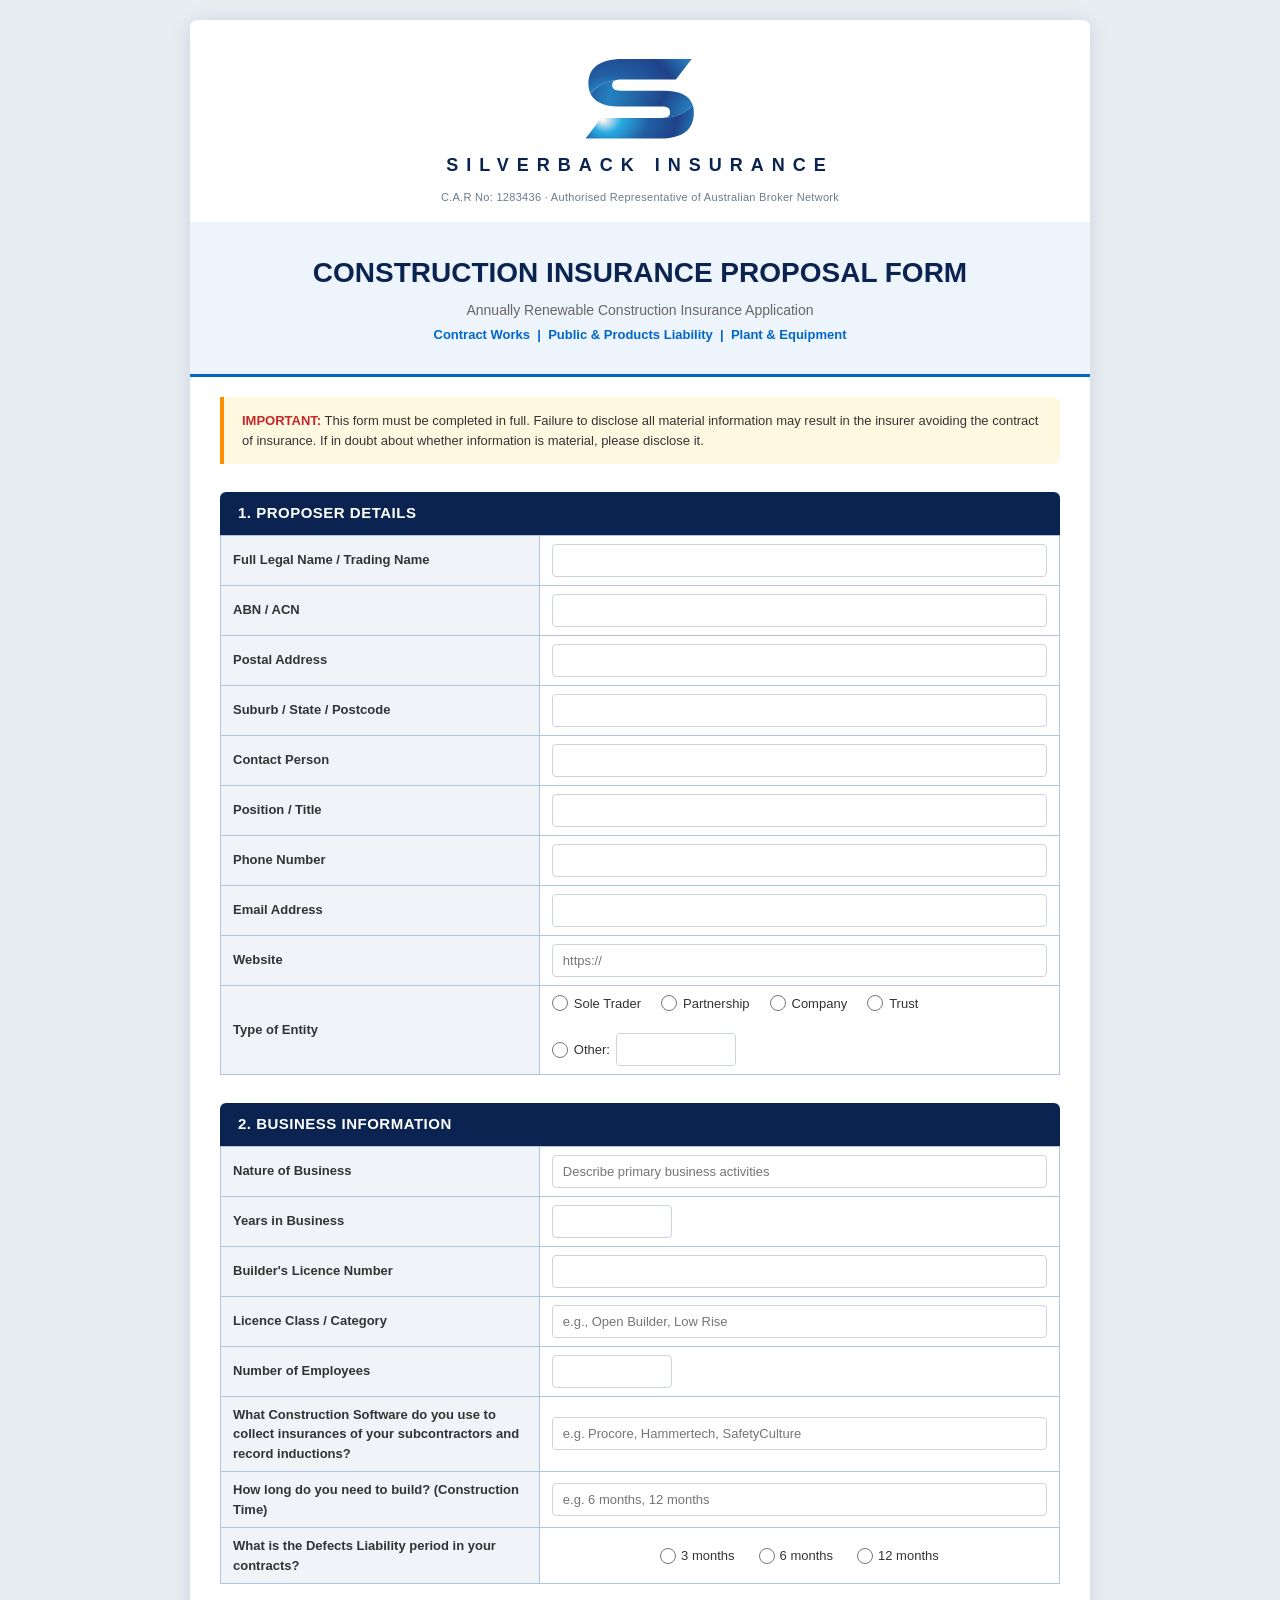
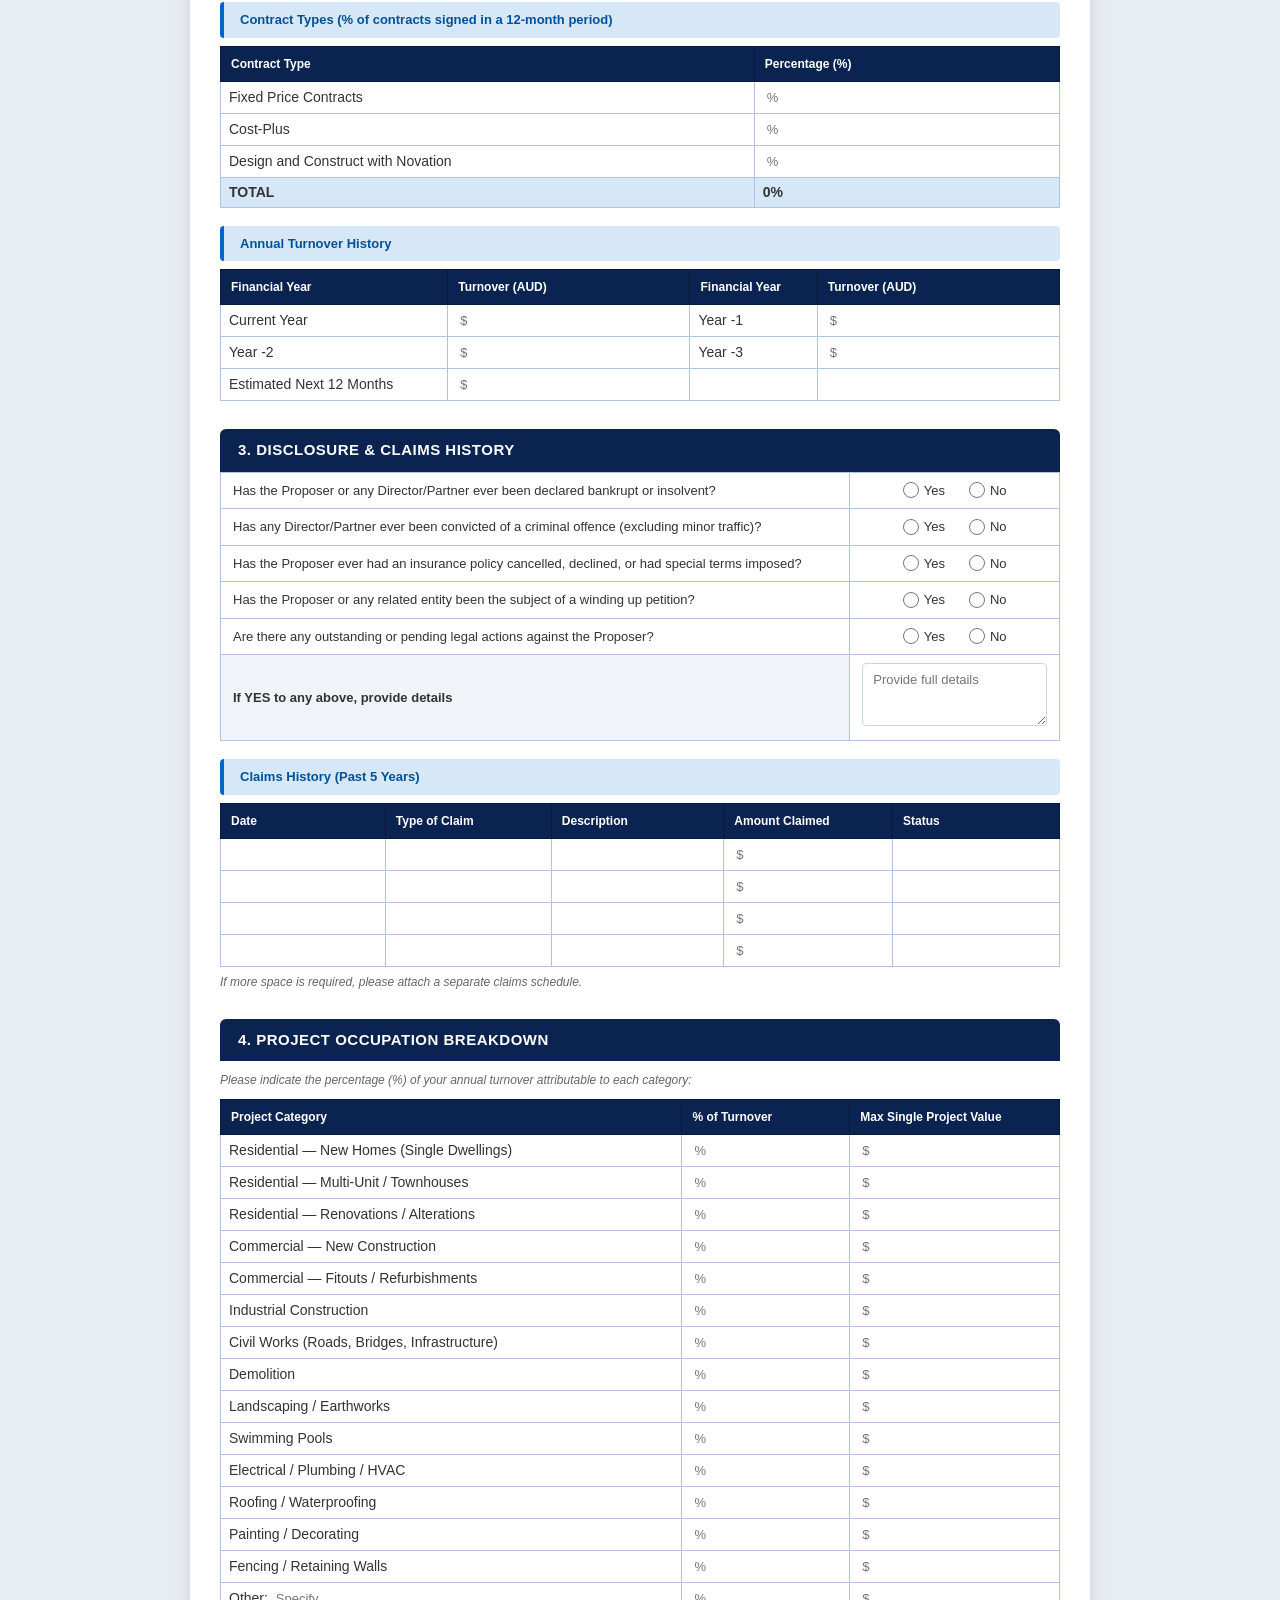
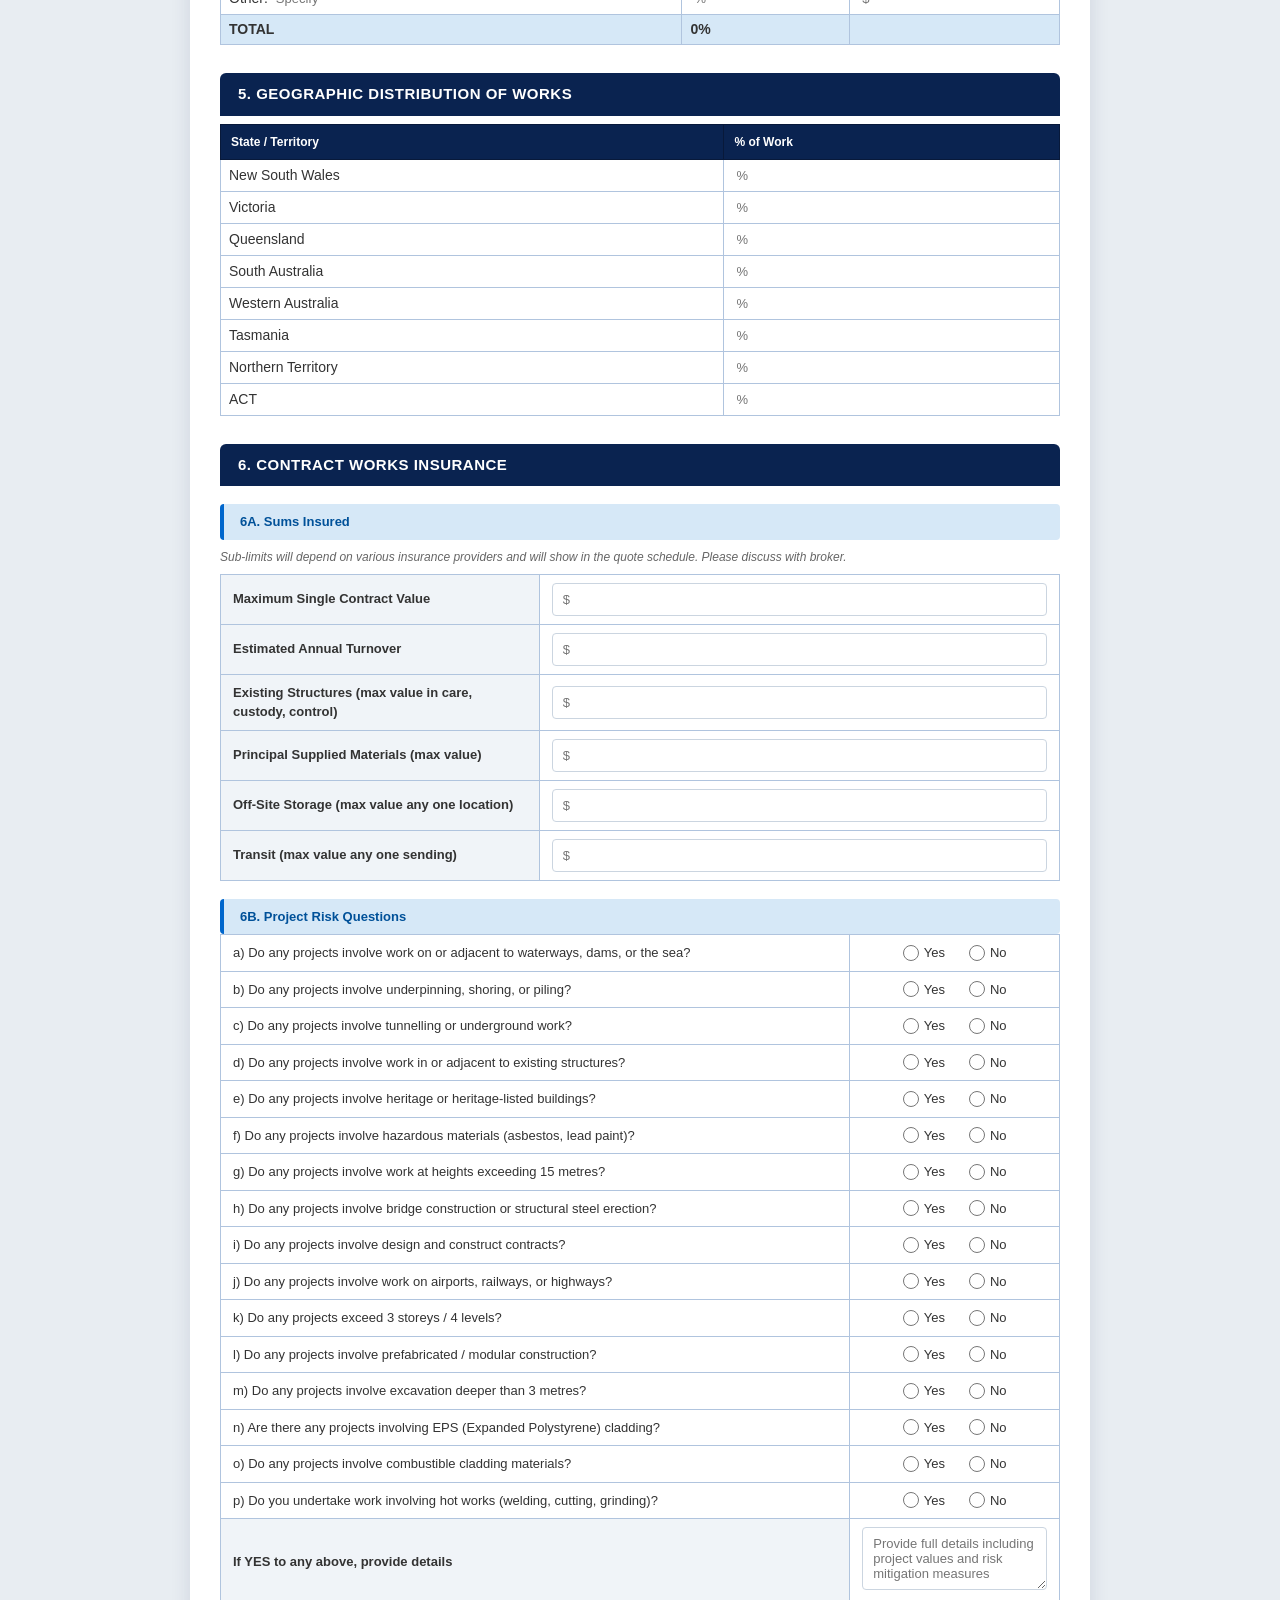
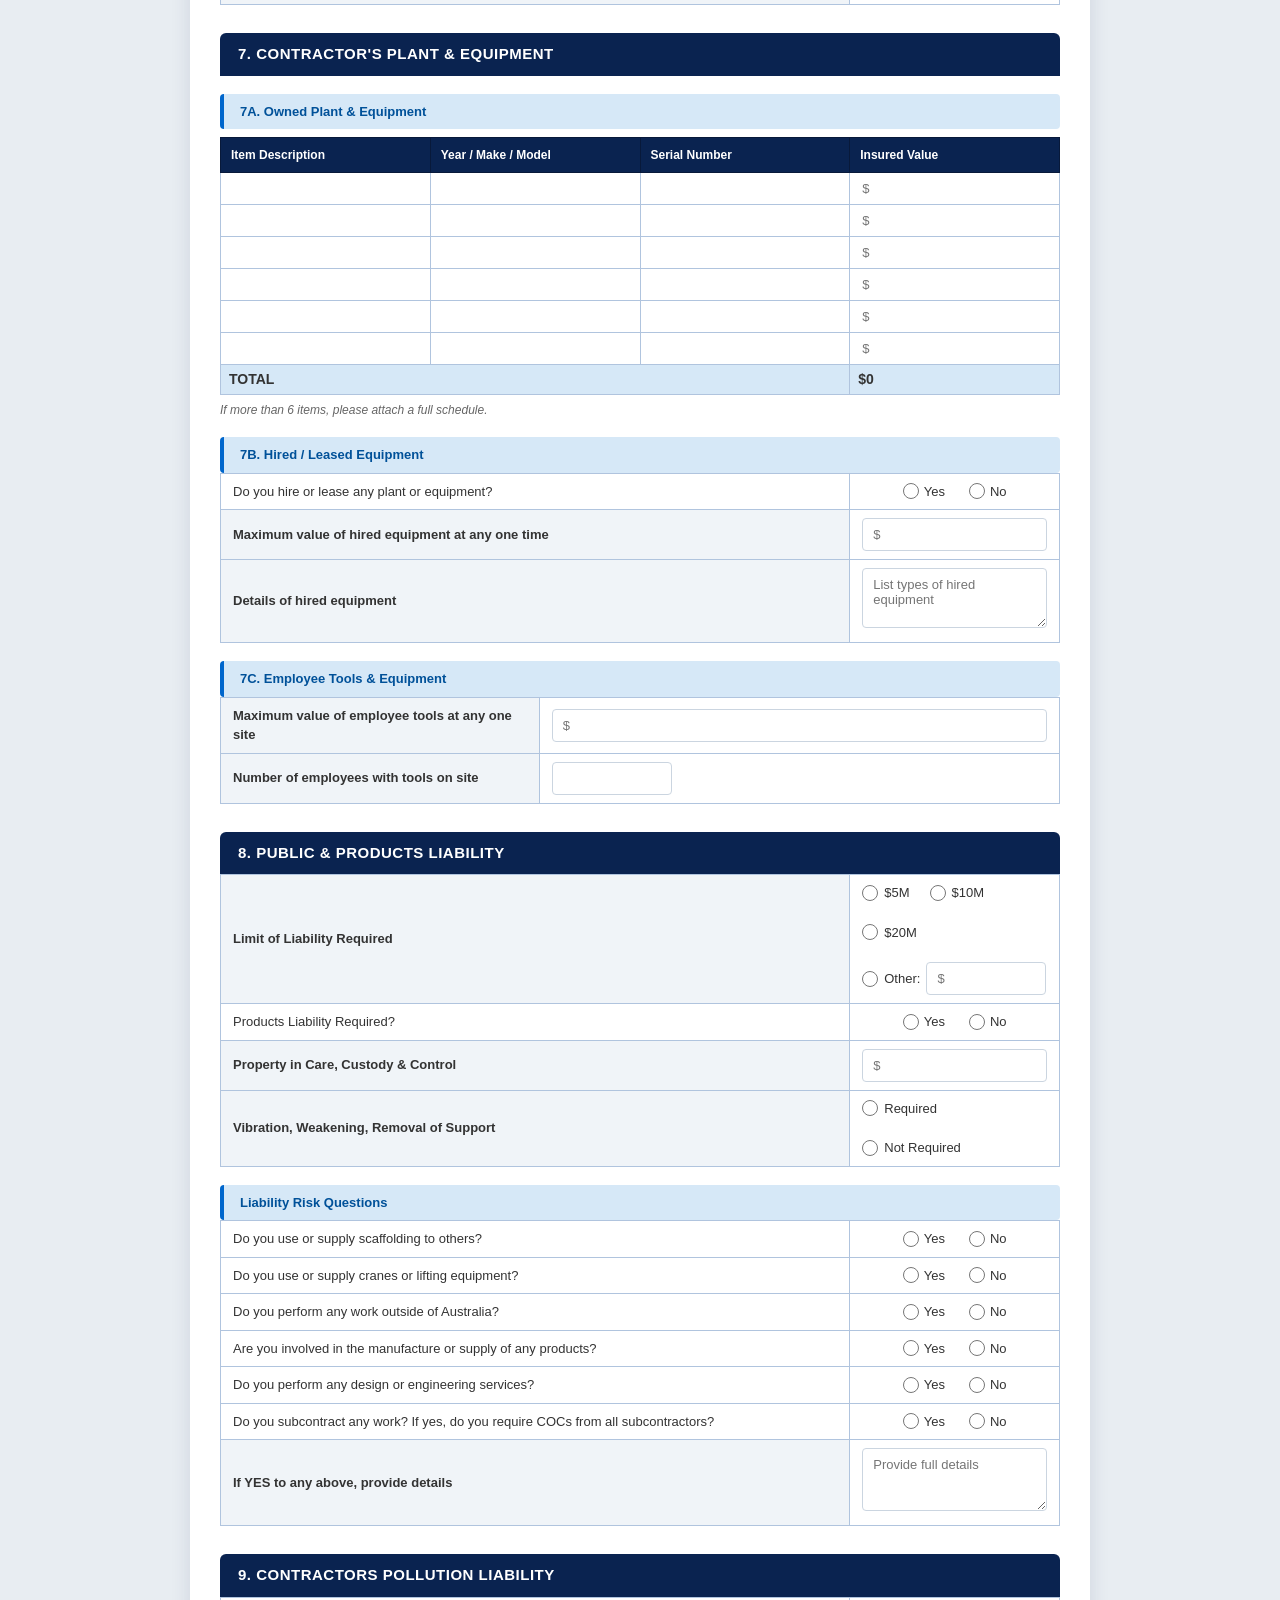
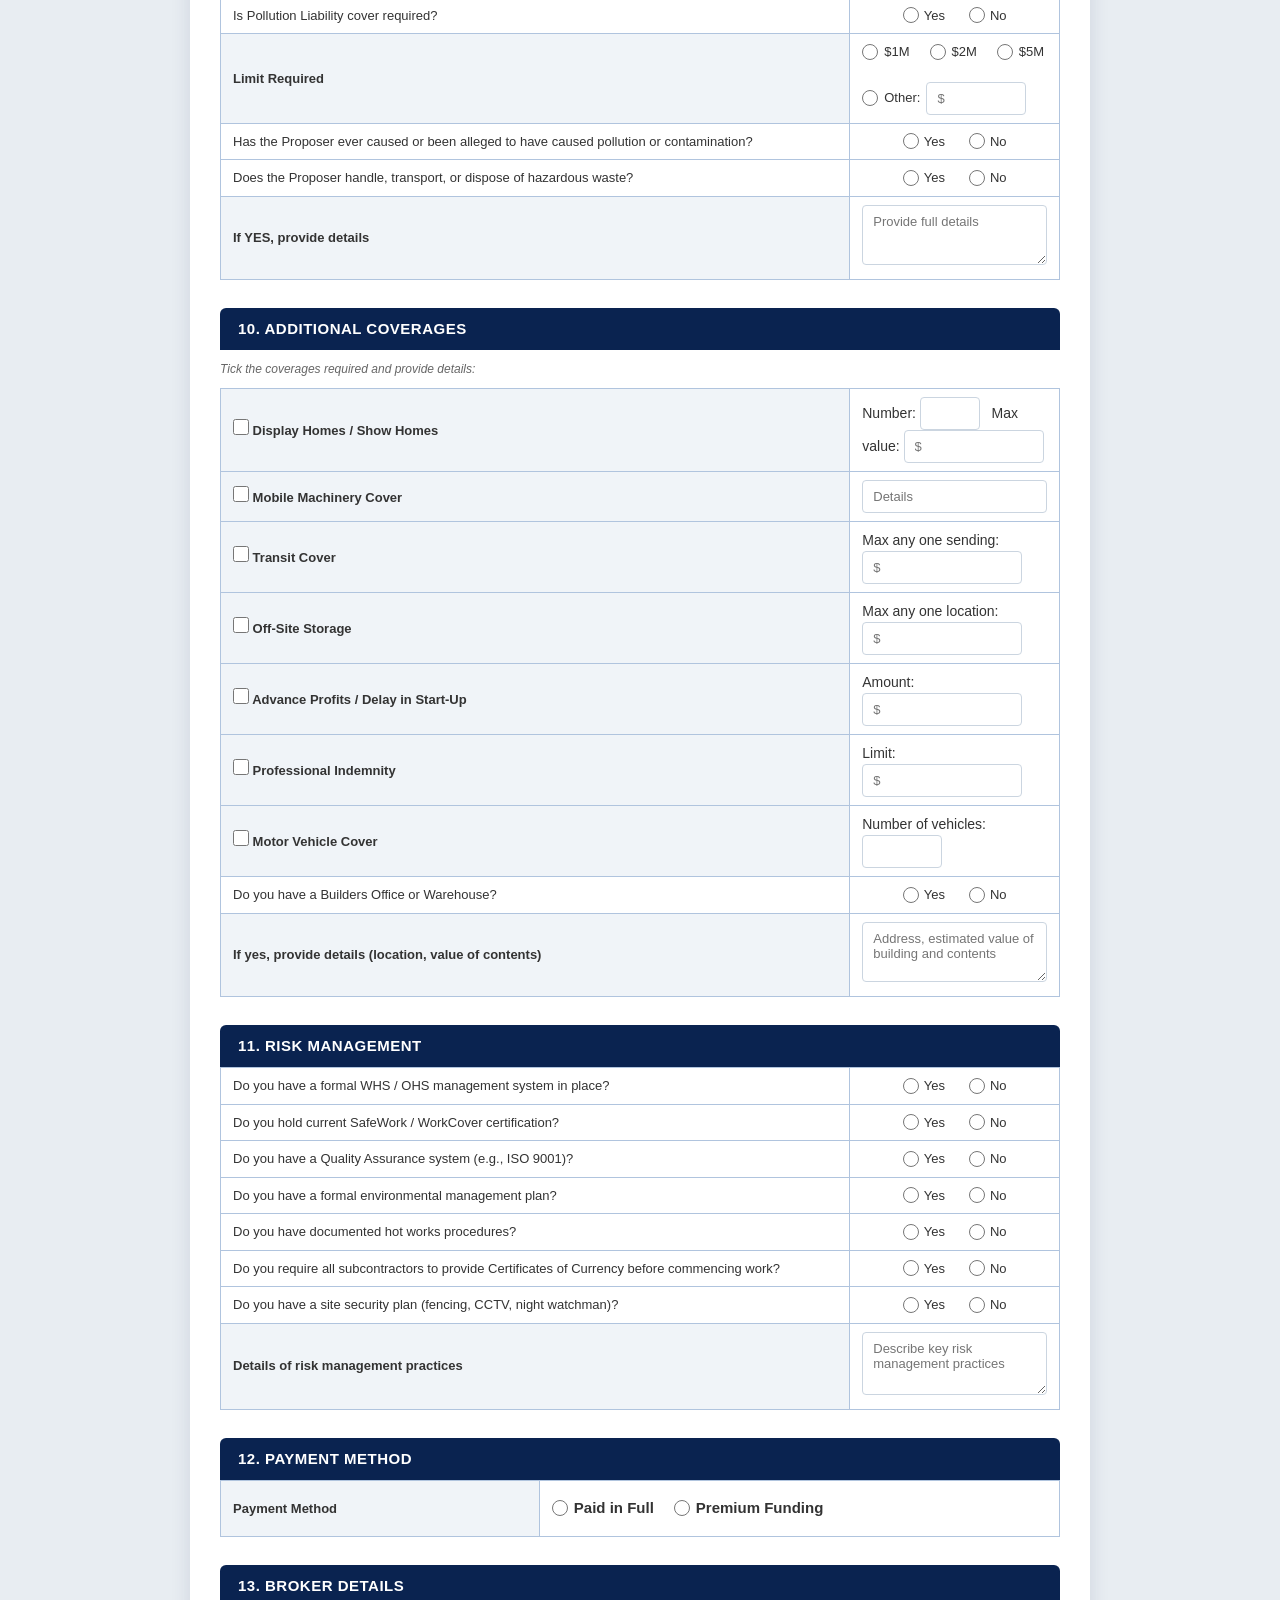
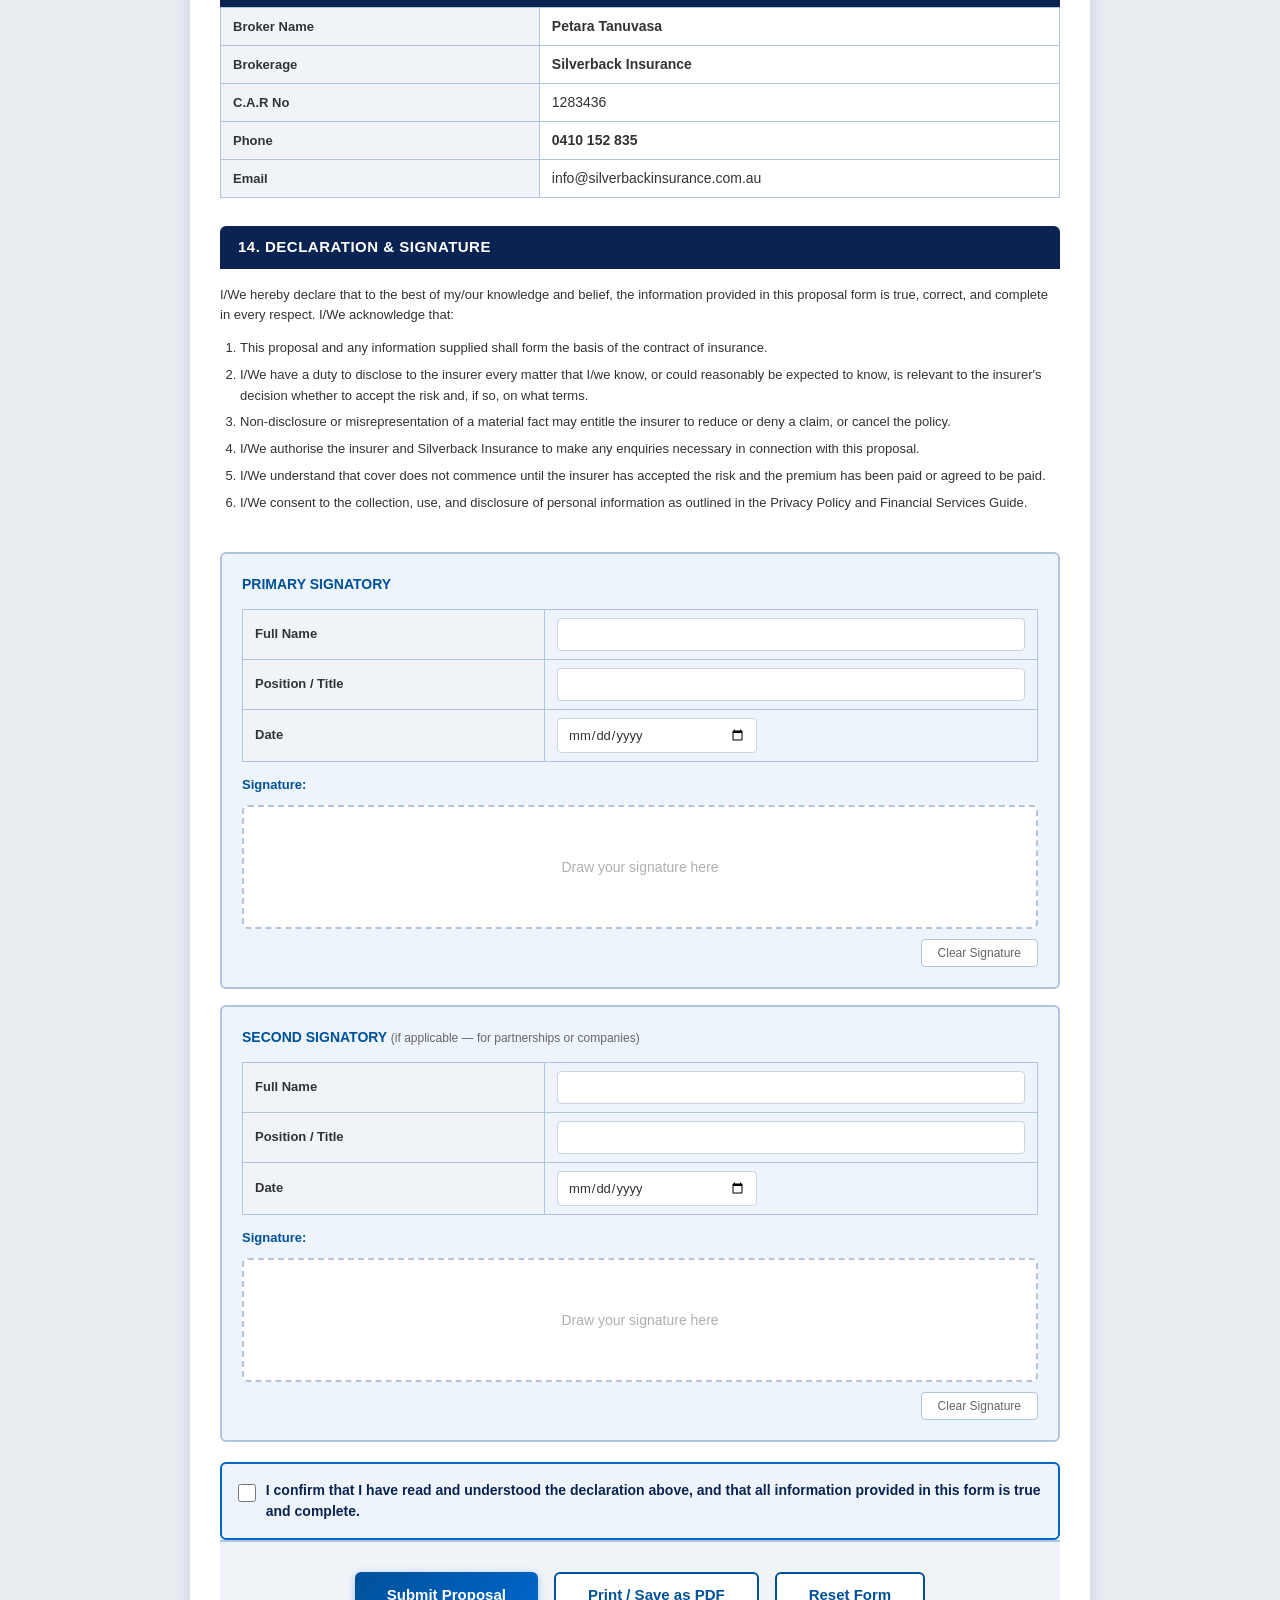
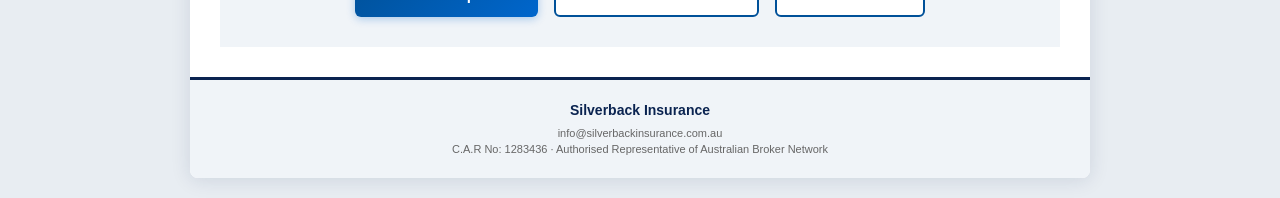
==== commit f72fd42f: "Fix logo: use inline SVG instead of base64 img" ====
--- a/index.html
+++ b/index.html
@@ -382,7 +382,29 @@
 
   <!-- HEADER -->
   <div class="form-header">
-    <img class="logo-icon" src="[data-uri]" alt="Silverback Insurance">
+    <svg class="logo-icon" xmlns="http://www.w3.org/2000/svg" viewBox="60 40 600 430" width="120" height="90">
+<defs>
+<radialGradient id="g1" cx="368.5345" cy="263.2403" r="478.0025" fx="776.442" fy="397.7157" gradientUnits="userSpaceOnUse">
+<stop offset="0.0942" stop-color="#29ABE2"/>
+<stop offset="0.3656" stop-color="#1F458C"/>
+<stop offset="0.6464" stop-color="#2582BF"/>
+<stop offset="0.8617" stop-color="#1F4189"/>
+</radialGradient>
+<radialGradient id="g2" cx="330.4816" cy="240.9678" r="667.0114" fx="171.8042" fy="368.8696" gradientUnits="userSpaceOnUse">
+<stop offset="0" stop-color="#FFFFFF"/>
+<stop offset="0.018" stop-color="#EFEFEF"/>
+<stop offset="0.1195" stop-color="#29ABE2"/>
+<stop offset="0.2856" stop-color="#225FA3"/>
+<stop offset="0.4607" stop-color="#1F428A"/>
+<stop offset="0.5868" stop-color="#2478B7"/>
+<stop offset="0.7691" stop-color="#2582BF"/>
+<stop offset="0.8415" stop-color="#FFFFFF"/>
+<stop offset="1" stop-color="#1F448C"/>
+</radialGradient>
+</defs>
+<path fill="url(#g1)" d="M510.2,331.1c0-20.2-13.1-28.6-42.3-28.6H251.3c-74.5,0-119.7-24.3-138.8-63.9c33.7-39.7,82.6-66.1,137.7-70 c-19.8,2.1-29.3,9.9-29.3,26.7c0,20.2,13.7,28,42.3,28h216.6c80.2,0,129.9,24.8,144.7,74.4c-34.4,35.3-81.9,57.9-134.6,60.1 C503.7,354.1,510.2,345.7,510.2,331.1z"/>
+<path fill="url(#g2)" d="M88.4,461.5l-0.8,1H89C88.8,462.2,88.6,461.9,88.4,461.5z M618.5,64.4L539.4,168H263.2 c-4.7,0-9,0.2-12.9,0.6c-55.1,3.9-104.1,30.3-137.7,70c-7.1-14.8-10.6-31.8-10.6-50.4c0-75,50-123.8,170.8-123.8H618.5z M629.2,332.2c0,81.5-49.4,130.4-170.8,130.4H89c-0.2-0.3-0.4-0.7-0.6-1l78.4-101.3h301.1c8.7,0,16-0.7,22-2.4 c52.7-2.1,100.2-24.7,134.6-60.1C627.6,308.2,629.2,319.7,629.2,332.2z"/>
+</svg>
     <div class="brand-name">SILVERBACK INSURANCE</div>
     <div class="credentials">
       C.A.R No: 1283436 &middot; Authorised Representative of Australian Broker Network
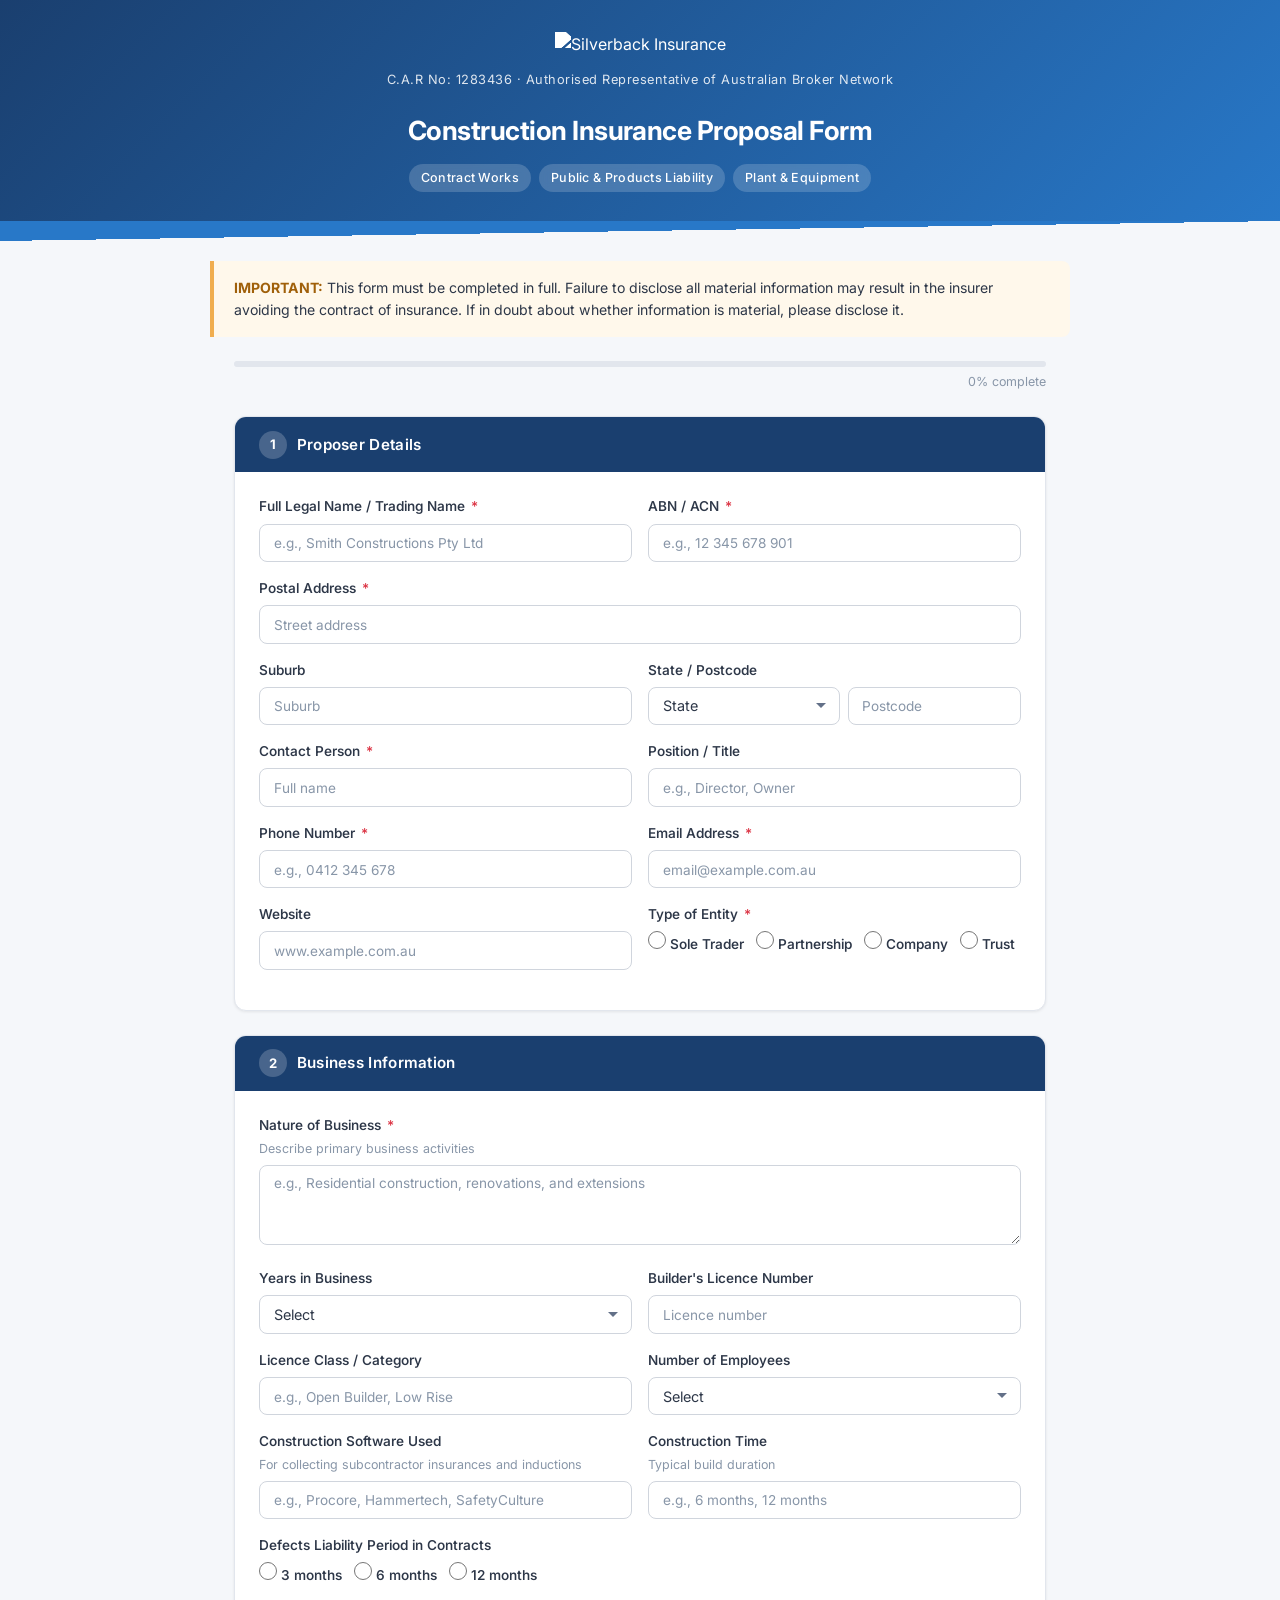
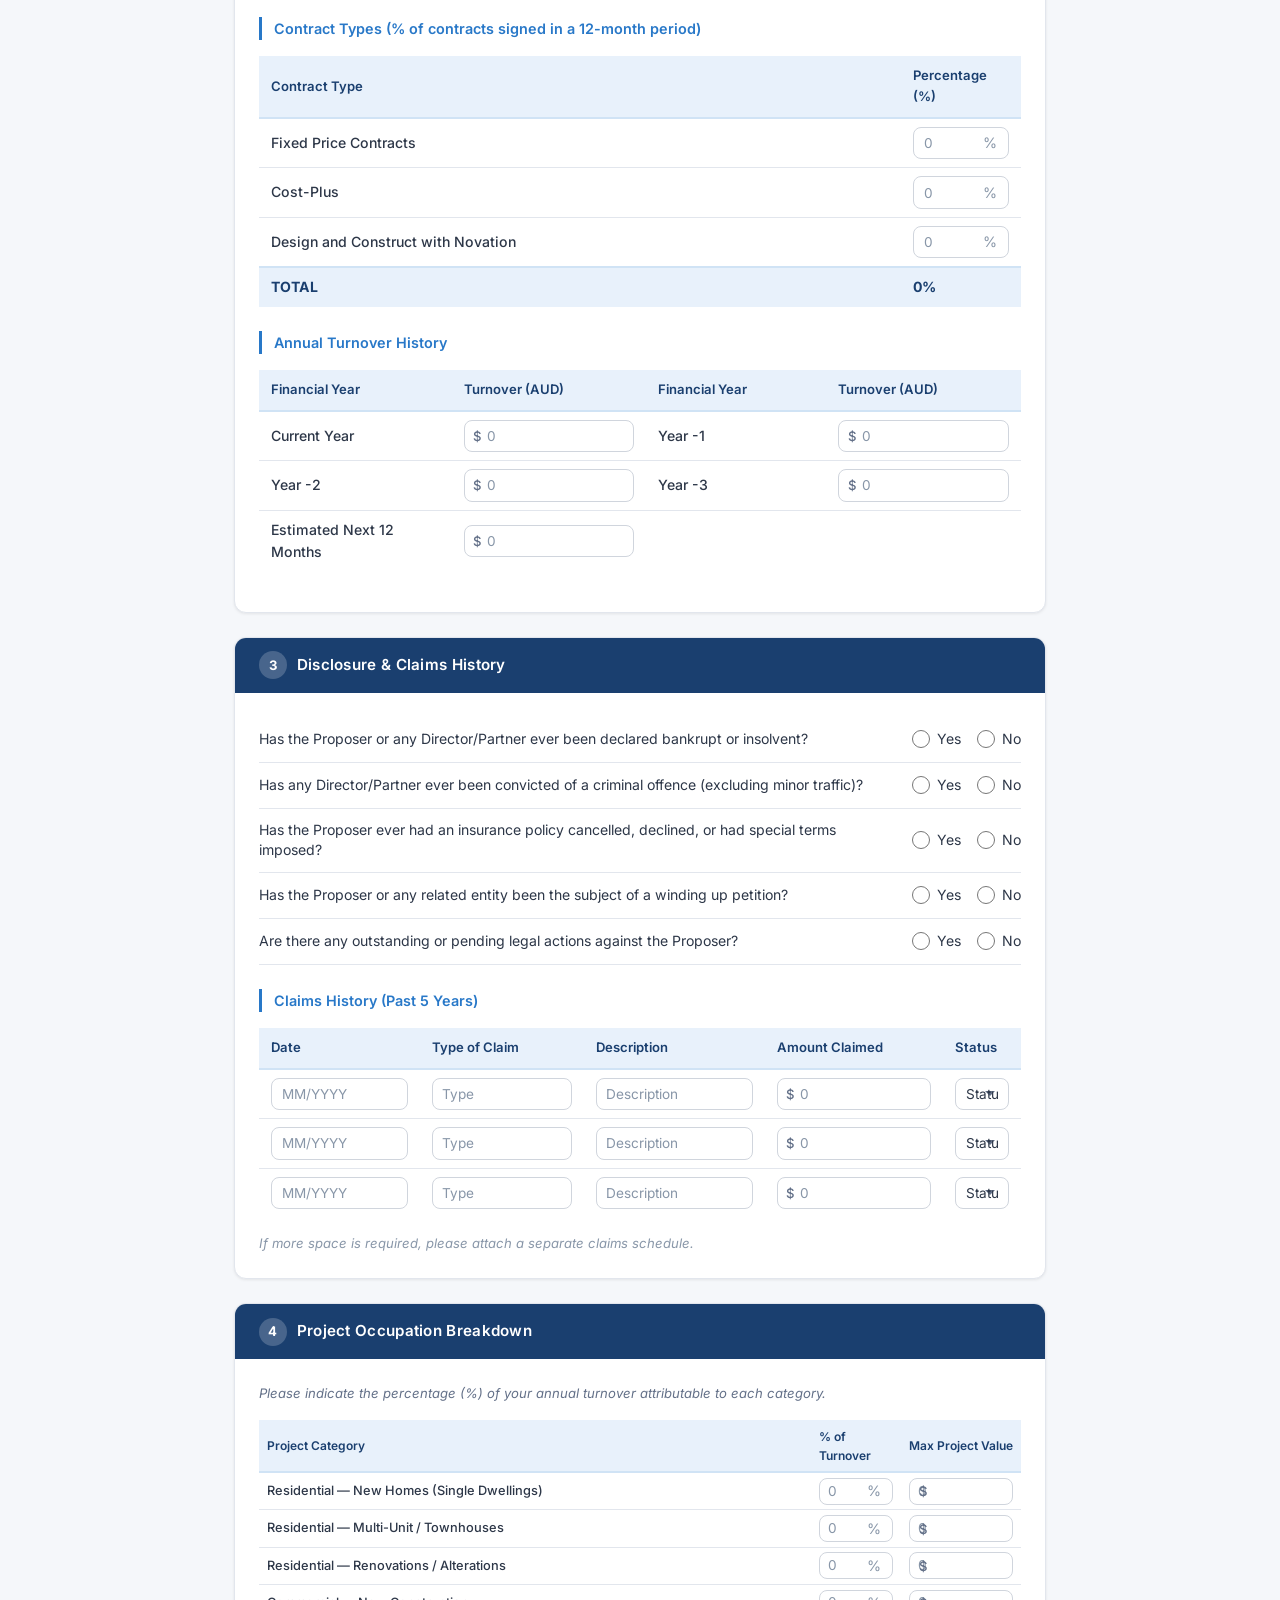
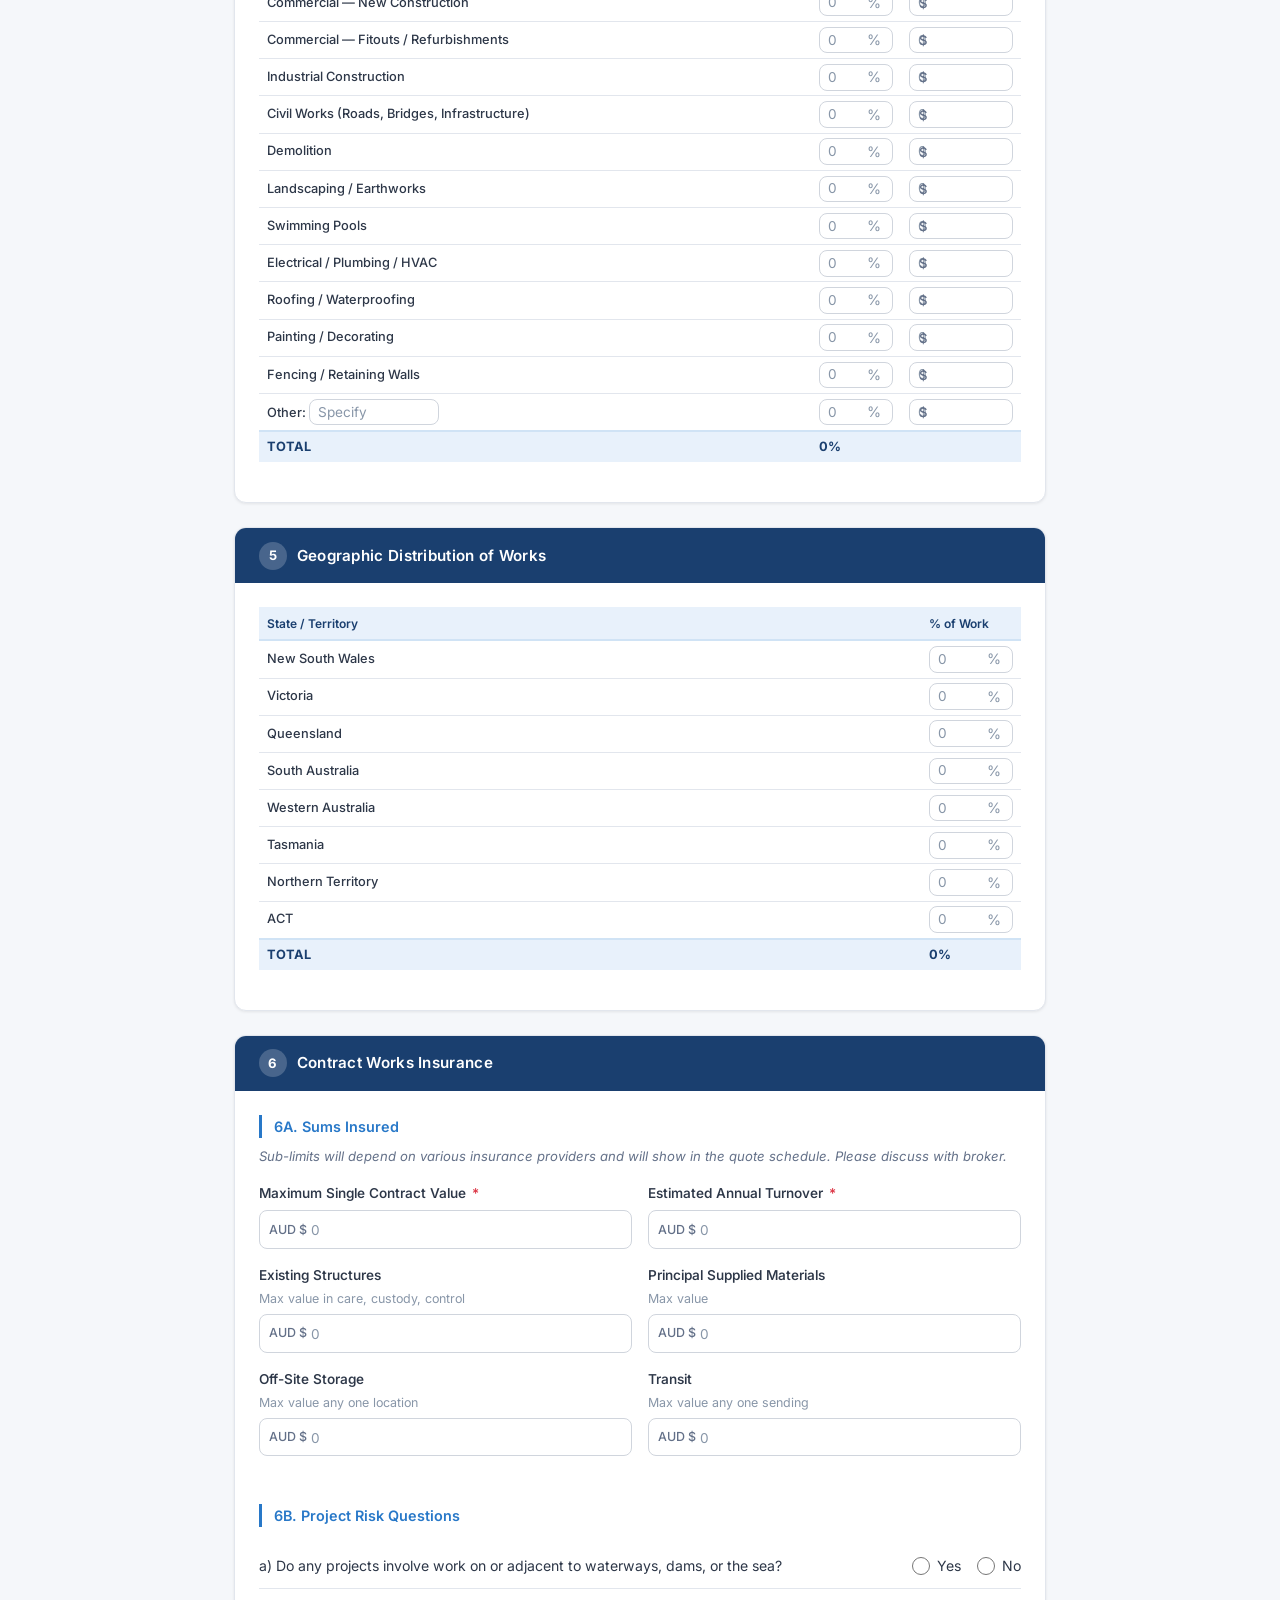
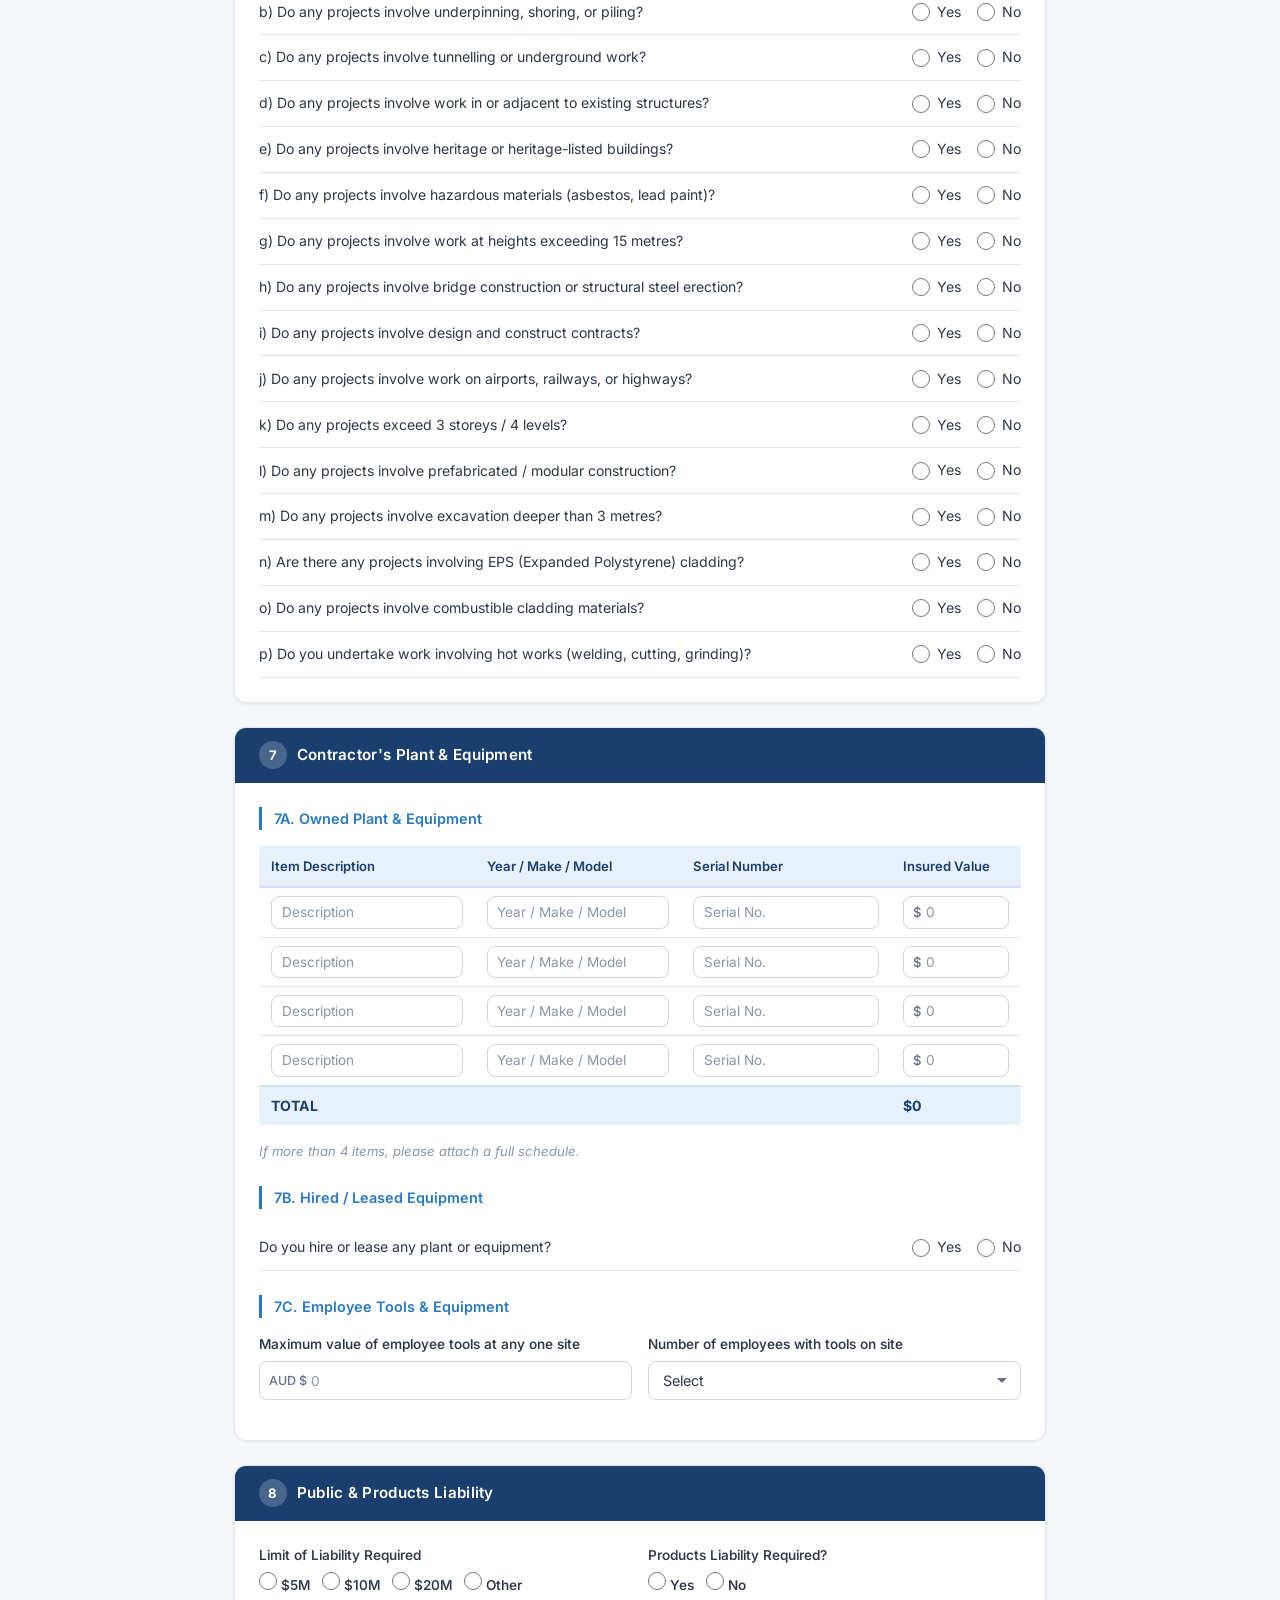
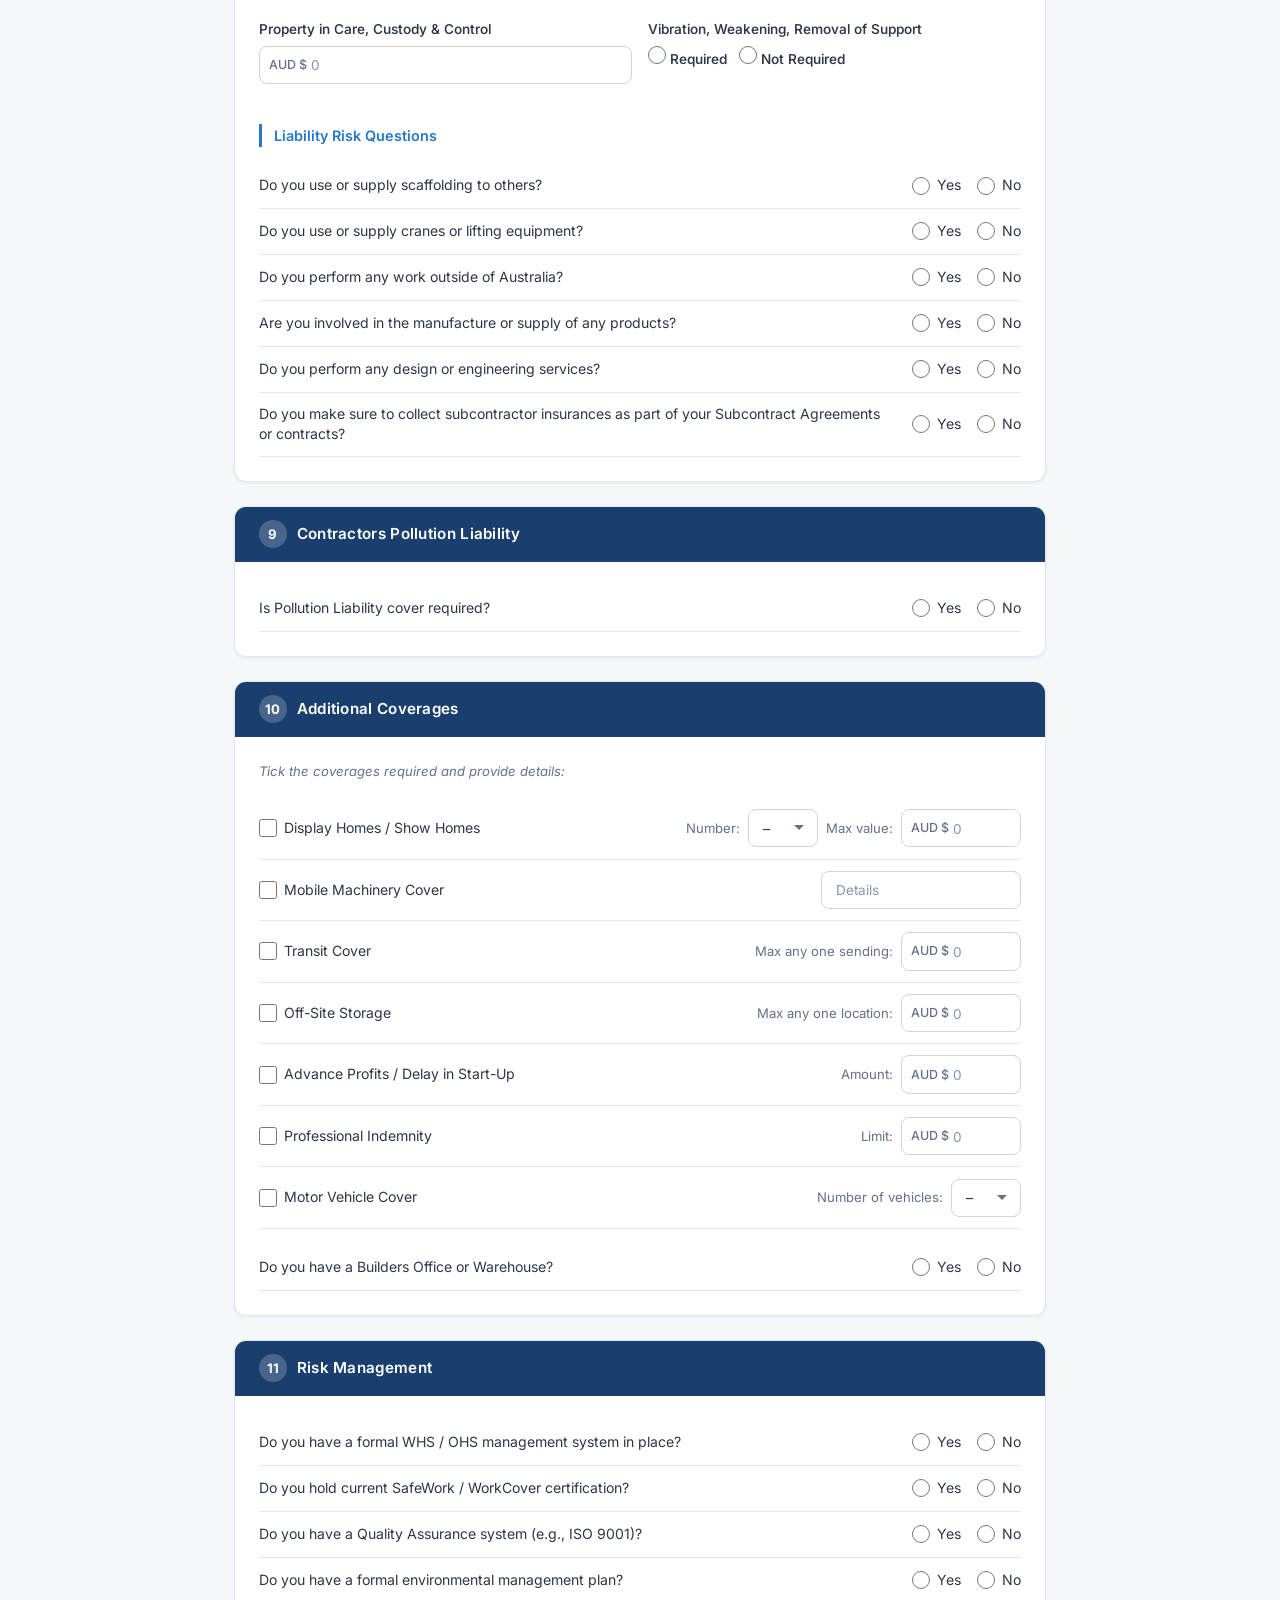
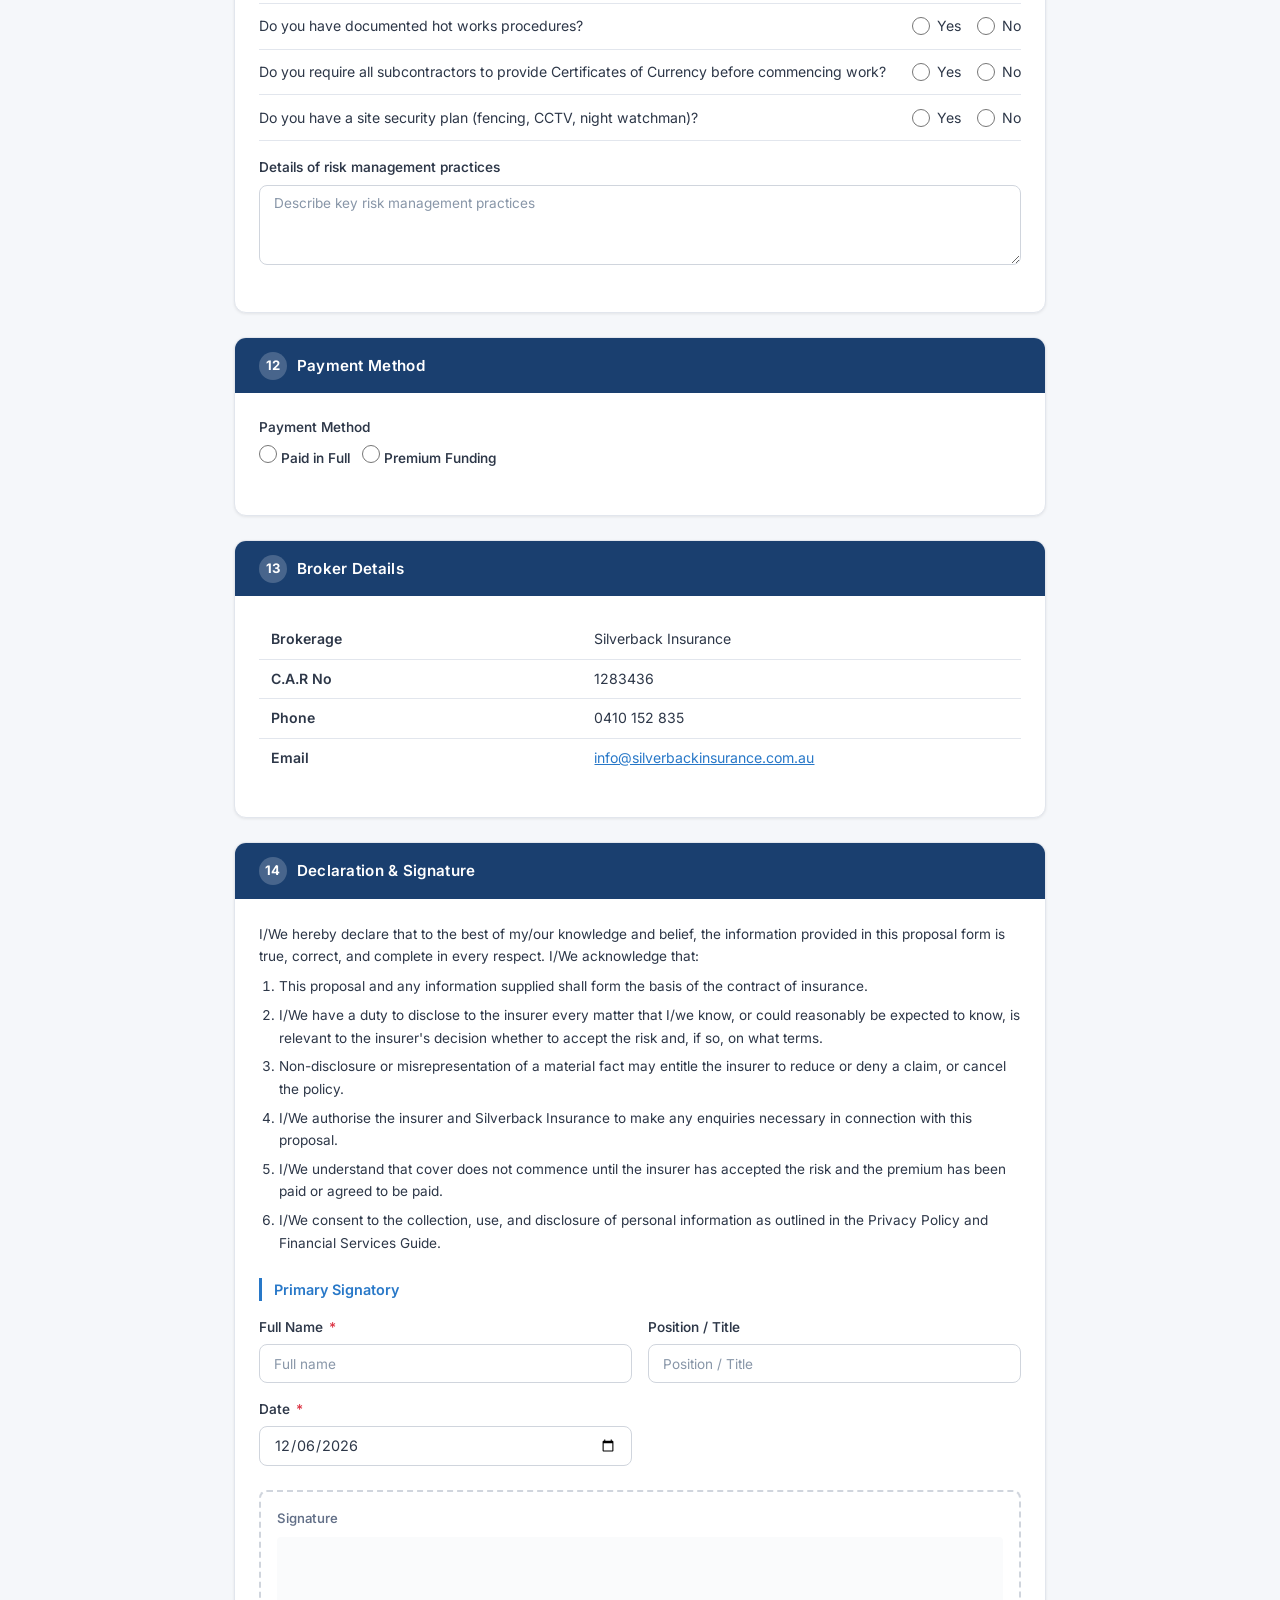
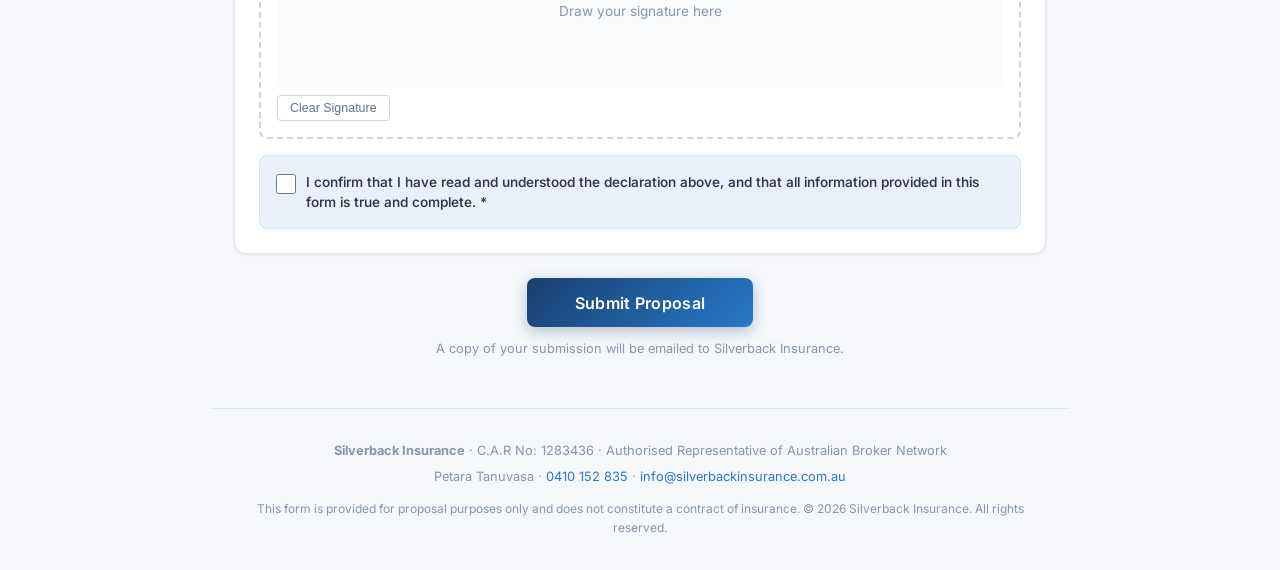
==== commit 72212f5f: "Add files via upload" ====
--- a/index.html
+++ b/index.html
@@ -1,1064 +1,898 @@
 <!DOCTYPE html>
-<html lang="en">
+<html lang="en-AU">
 <head>
-<meta charset="UTF-8">
-<meta name="viewport" content="width=device-width, initial-scale=1.0">
-<title>Silverback Insurance — Construction Insurance Proposal Form</title>
-<style>
-  :root {
-    --navy: #0A2350;
-    --dark-blue: #005199;
-    --med-blue: #0066CC;
-    --light-blue: #D6E8F7;
-    --pale-blue: #EEF4FB;
-    --white: #FFFFFF;
-    --dark-grey: #333333;
-    --med-grey: #666666;
-    --light-grey: #F0F4F8;
-    --border: #B0C4DE;
-    --red: #C62828;
-    --orange-bg: #FFF8E1;
-  }
-
-  * { box-sizing: border-box; margin: 0; padding: 0; }
-
-  body {
-    font-family: 'Segoe UI', Arial, Helvetica, sans-serif;
-    font-size: 14px;
-    color: var(--dark-grey);
-    background: #E8EDF2;
-    line-height: 1.5;
-  }
-
-  .form-container {
-    max-width: 900px;
-    margin: 20px auto;
-    background: var(--white);
-    border-radius: 8px;
-    box-shadow: 0 2px 20px rgba(10,35,80,0.12);
-    overflow: hidden;
-  }
-
-  /* HEADER */
-  .form-header {
-    background: var(--white);
-    color: var(--navy);
-    padding: 32px 40px 16px;
-    text-align: center;
-  }
-  .form-header .logo-icon {
-    display: block;
-    margin: 0 auto 10px;
-    width: 120px;
-    height: auto;
-  }
-  .form-header .brand-name {
-    font-size: 18px;
-    font-weight: 700;
-    letter-spacing: 8px;
-    color: var(--navy);
-    margin-bottom: 2px;
-  }
-  .form-header .credentials {
-    margin-top: 10px;
-    font-size: 11px;
-    color: #6B7B8D;
-    letter-spacing: 0.3px;
-  }
-  .form-title {
-    background: var(--pale-blue);
-    text-align: center;
-    padding: 30px 40px;
-    border-bottom: 3px solid var(--med-blue);
-  }
-  .form-title h1 {
-    font-size: 28px;
-    color: var(--navy);
-    font-weight: 700;
-    margin-bottom: 6px;
-  }
-  .form-title .subtitle {
-    font-size: 14px;
-    color: var(--med-grey);
-  }
-  .form-title .coverages {
-    font-size: 13px;
-    color: var(--med-blue);
-    margin-top: 4px;
-    font-weight: 600;
-  }
-
-  /* IMPORTANT NOTICE */
-  .important-notice {
-    background: var(--orange-bg);
-    border-left: 4px solid #FF8F00;
-    margin: 20px 30px;
-    padding: 14px 18px;
-    border-radius: 0 6px 6px 0;
-    font-size: 13px;
-  }
-  .important-notice strong { color: var(--red); }
-
-  /* FORM BODY */
-  .form-body { padding: 0 30px 30px; }
-
-  /* SECTION HEADERS */
-  .section-header {
-    background: var(--navy);
-    color: var(--white);
-    padding: 10px 18px;
-    font-size: 15px;
-    font-weight: 700;
-    border-radius: 6px 6px 0 0;
-    margin-top: 28px;
-    letter-spacing: 0.5px;
-  }
-  .subsection-header {
-    background: var(--light-blue);
-    color: var(--dark-blue);
-    padding: 8px 16px;
-    font-size: 13px;
-    font-weight: 700;
-    margin-top: 18px;
-    border-radius: 4px;
-    border-left: 4px solid var(--med-blue);
-  }
-
-  /* FIELD TABLES */
-  .field-table {
-    width: 100%;
-    border-collapse: collapse;
-    border: 1px solid var(--border);
-    margin-bottom: 4px;
-  }
-  .field-table td {
-    padding: 8px 12px;
-    border: 1px solid var(--border);
-    vertical-align: middle;
-  }
-  .field-table .label-cell {
-    background: var(--light-grey);
-    font-weight: 600;
-    font-size: 13px;
-    width: 38%;
-    color: var(--dark-grey);
-  }
-  .field-table .value-cell {
-    width: 62%;
-  }
-  .field-table .question-cell {
-    width: 75%;
-    font-size: 13px;
-  }
-  .field-table .answer-cell {
-    width: 25%;
-    text-align: center;
-  }
-
-  /* FORM INPUTS */
-  input[type="text"], input[type="email"], input[type="tel"],
-  input[type="url"], input[type="number"], input[type="date"],
-  textarea, select {
-    width: 100%;
-    padding: 8px 10px;
-    border: 1px solid #CBD5E0;
-    border-radius: 4px;
-    font-size: 13px;
-    font-family: inherit;
-    color: var(--dark-grey);
-    background: var(--white);
-    transition: border-color 0.2s, box-shadow 0.2s;
-  }
-  input:focus, textarea:focus, select:focus {
-    outline: none;
-    border-color: var(--med-blue);
-    box-shadow: 0 0 0 3px rgba(0,102,204,0.15);
-  }
-  textarea { resize: vertical; min-height: 60px; }
-  select { cursor: pointer; }
-
-  /* CHECKBOXES AND RADIOS */
-  .checkbox-group, .radio-group {
-    display: flex;
-    gap: 20px;
-    align-items: center;
-    flex-wrap: wrap;
-  }
-  .checkbox-group label, .radio-group label {
-    display: flex;
-    align-items: center;
-    gap: 6px;
-    font-size: 13px;
-    cursor: pointer;
-  }
-  input[type="checkbox"], input[type="radio"] {
-    width: 16px;
-    height: 16px;
-    accent-color: var(--med-blue);
-    cursor: pointer;
-  }
-
-  /* DATA TABLES */
-  .data-table {
-    width: 100%;
-    border-collapse: collapse;
-    margin-top: 8px;
-    border: 1px solid var(--border);
-  }
-  .data-table th {
-    background: var(--navy);
-    color: var(--white);
-    padding: 8px 10px;
-    font-size: 12px;
-    font-weight: 600;
-    text-align: left;
-    border: 1px solid #08193A;
-  }
-  .data-table td {
-    padding: 4px 8px;
-    border: 1px solid var(--border);
-  }
-  .data-table td input {
-    border: none;
-    background: transparent;
-    width: 100%;
-    padding: 4px;
-    font-size: 13px;
-  }
-  .data-table td input:focus {
-    background: var(--pale-blue);
-    border-radius: 3px;
-    box-shadow: none;
-  }
-  .data-table .total-row {
-    background: var(--light-blue);
-    font-weight: 700;
-  }
-
-  /* YES/NO RADIO PAIRS */
-  .yn-group {
-    display: flex;
-    gap: 24px;
-    justify-content: center;
-  }
-  .yn-group label {
-    display: flex;
-    align-items: center;
-    gap: 5px;
-    font-size: 13px;
-    cursor: pointer;
-  }
-
-  /* SIGNATURE */
-  .signature-section {
-    border: 2px solid var(--border);
-    border-radius: 6px;
-    padding: 20px;
-    margin-top: 16px;
-    background: var(--pale-blue);
-  }
-  .signature-section h3 {
-    color: var(--dark-blue);
-    margin-bottom: 14px;
-    font-size: 14px;
-  }
-  .sig-canvas-wrap {
-    position: relative;
-    border: 2px dashed var(--border);
-    border-radius: 6px;
-    background: var(--white);
-    margin: 10px 0;
-  }
-  .sig-canvas {
-    width: 100%;
-    height: 120px;
-    cursor: crosshair;
-    display: block;
-    border-radius: 6px;
-  }
-  .sig-placeholder {
-    position: absolute;
-    top: 50%;
-    left: 50%;
-    transform: translate(-50%, -50%);
-    color: #B0B0B0;
-    font-size: 14px;
-    pointer-events: none;
-  }
-  .sig-actions {
-    text-align: right;
-    margin-top: 6px;
-  }
-  .sig-actions button {
-    background: var(--white);
-    border: 1px solid var(--border);
-    padding: 6px 16px;
-    border-radius: 4px;
-    font-size: 12px;
-    cursor: pointer;
-    color: var(--med-grey);
-  }
-  .sig-actions button:hover {
-    background: var(--light-grey);
-    color: var(--dark-grey);
-  }
-
-  /* BUTTONS */
-  .form-actions {
-    text-align: center;
-    padding: 30px;
-    background: var(--light-grey);
-    border-top: 2px solid var(--border);
-    display: flex;
-    gap: 16px;
-    justify-content: center;
-    flex-wrap: wrap;
-  }
-  .btn {
-    padding: 12px 32px;
-    font-size: 15px;
-    font-weight: 600;
-    border: none;
-    border-radius: 6px;
-    cursor: pointer;
-    transition: all 0.2s;
-  }
-  .btn-primary {
-    background: linear-gradient(135deg, var(--dark-blue), var(--med-blue));
-    color: var(--white);
-    box-shadow: 0 2px 8px rgba(0,102,204,0.3);
-  }
-  .btn-primary:hover {
-    box-shadow: 0 4px 16px rgba(0,102,204,0.4);
-    transform: translateY(-1px);
-  }
-  .btn-secondary {
-    background: var(--white);
-    color: var(--dark-blue);
-    border: 2px solid var(--dark-blue);
-  }
-  .btn-secondary:hover { background: var(--pale-blue); }
-
-  /* FOOTER */
-  .form-footer {
-    text-align: center;
-    padding: 20px 30px;
-    border-top: 3px solid var(--navy);
-    background: var(--light-grey);
-  }
-  .form-footer .company {
-    font-weight: 700;
-    font-size: 14px;
-    color: var(--navy);
-  }
-  .form-footer .details {
-    font-size: 11px;
-    color: var(--med-grey);
-    margin-top: 4px;
-  }
-
-  /* NOTE */
-  .note {
-    font-size: 12px;
-    color: var(--med-grey);
-    font-style: italic;
-    margin-top: 6px;
-  }
-
-  /* PRINT STYLES */
-  @media print {
-    body { background: white; }
-    .form-container { box-shadow: none; margin: 0; max-width: 100%; }
-    .form-actions { display: none !important; }
-    .no-print { display: none !important; }
-    input, textarea, select { border: 1px solid #ccc !important; }
-    .sig-actions { display: none; }
-  }
-</style>
+  <meta charset="UTF-8">
+  <meta name="viewport" content="width=device-width, initial-scale=1.0">
+  <title>Silverback Insurance — Construction Insurance Proposal Form</title>
+  <meta name="description" content="Pre-renewal construction insurance proposal form for Silverback Insurance, Authorised Representative of Australian Broker Network.">
+  <link rel="preconnect" href="https://fonts.googleapis.com">
+  <link href="https://fonts.googleapis.com/css2?family=Inter:wght@400;500;600;700&display=swap" rel="stylesheet">
+  <link rel="stylesheet" href="styles.css">
 </head>
 <body>
 
-<div class="form-container">
-
-  <!-- HEADER -->
-  <div class="form-header">
-    <svg class="logo-icon" xmlns="http://www.w3.org/2000/svg" viewBox="60 40 600 430" width="120" height="90">
-<defs>
-<radialGradient id="g1" cx="368.5345" cy="263.2403" r="478.0025" fx="776.442" fy="397.7157" gradientUnits="userSpaceOnUse">
-<stop offset="0.0942" stop-color="#29ABE2"/>
-<stop offset="0.3656" stop-color="#1F458C"/>
-<stop offset="0.6464" stop-color="#2582BF"/>
-<stop offset="0.8617" stop-color="#1F4189"/>
-</radialGradient>
-<radialGradient id="g2" cx="330.4816" cy="240.9678" r="667.0114" fx="171.8042" fy="368.8696" gradientUnits="userSpaceOnUse">
-<stop offset="0" stop-color="#FFFFFF"/>
-<stop offset="0.018" stop-color="#EFEFEF"/>
-<stop offset="0.1195" stop-color="#29ABE2"/>
-<stop offset="0.2856" stop-color="#225FA3"/>
-<stop offset="0.4607" stop-color="#1F428A"/>
-<stop offset="0.5868" stop-color="#2478B7"/>
-<stop offset="0.7691" stop-color="#2582BF"/>
-<stop offset="0.8415" stop-color="#FFFFFF"/>
-<stop offset="1" stop-color="#1F448C"/>
-</radialGradient>
-</defs>
-<path fill="url(#g1)" d="M510.2,331.1c0-20.2-13.1-28.6-42.3-28.6H251.3c-74.5,0-119.7-24.3-138.8-63.9c33.7-39.7,82.6-66.1,137.7-70 c-19.8,2.1-29.3,9.9-29.3,26.7c0,20.2,13.7,28,42.3,28h216.6c80.2,0,129.9,24.8,144.7,74.4c-34.4,35.3-81.9,57.9-134.6,60.1 C503.7,354.1,510.2,345.7,510.2,331.1z"/>
-<path fill="url(#g2)" d="M88.4,461.5l-0.8,1H89C88.8,462.2,88.6,461.9,88.4,461.5z M618.5,64.4L539.4,168H263.2 c-4.7,0-9,0.2-12.9,0.6c-55.1,3.9-104.1,30.3-137.7,70c-7.1-14.8-10.6-31.8-10.6-50.4c0-75,50-123.8,170.8-123.8H618.5z M629.2,332.2c0,81.5-49.4,130.4-170.8,130.4H89c-0.2-0.3-0.4-0.7-0.6-1l78.4-101.3h301.1c8.7,0,16-0.7,22-2.4 c52.7-2.1,100.2-24.7,134.6-60.1C627.6,308.2,629.2,319.7,629.2,332.2z"/>
-</svg>
-    <div class="brand-name">SILVERBACK INSURANCE</div>
-    <div class="credentials">
-      C.A.R No: 1283436 &middot; Authorised Representative of Australian Broker Network
-    </div>
+<!-- ============================================================
+     HEADER
+     ============================================================ -->
+<header class="form-header">
+  <img src="Silverback_Logo_FullStack.jpg" alt="Silverback Insurance" class="header-logo">
+  <div class="header-car">C.A.R No: 1283436 · Authorised Representative of Australian Broker Network</div>
+  <h1 class="header-title">Construction Insurance Proposal Form</h1>
+  <div class="header-covers">
+    <span>Contract Works</span>
+    <span>Public &amp; Products Liability</span>
+    <span>Plant &amp; Equipment</span>
   </div>
-
-  <!-- TITLE -->
-  <div class="form-title">
-    <h1>CONSTRUCTION INSURANCE PROPOSAL FORM</h1>
-    <div class="subtitle">Annually Renewable Construction Insurance Application</div>
-    <div class="coverages">Contract Works &nbsp;|&nbsp; Public &amp; Products Liability &nbsp;|&nbsp; Plant &amp; Equipment</div>
+</header>
+
+<!-- Important Notice -->
+<div class="important-notice">
+  <strong>IMPORTANT:</strong> This form must be completed in full. Failure to disclose all material information may result in the insurer avoiding the contract of insurance. If in doubt about whether information is material, please disclose it.
+</div>
+
+<!-- Progress Bar -->
+<div class="progress-container">
+  <div class="progress-bar-track">
+    <div class="progress-bar-fill" id="progressBar"></div>
   </div>
-
-  <!-- IMPORTANT NOTICE -->
-  <div class="important-notice">
-    <strong>IMPORTANT:</strong> This form must be completed in full. Failure to disclose all material information
-    may result in the insurer avoiding the contract of insurance. If in doubt about whether information is material, please disclose it.
+  <div class="progress-label" id="progressLabel">0% complete</div>
+</div>
+
+<!-- ============================================================
+     FORM
+     ============================================================ -->
+<form id="proposalForm" class="form-container" novalidate>
+
+  <!-- Honeypot field for spam protection (Formsubmit.co) — hidden from users -->
+  <input type="text" name="_honey" style="display:none" tabindex="-1" autocomplete="off">
+
+  <!-- ==================== SECTION 1: PROPOSER DETAILS ==================== -->
+  <section class="form-section">
+    <div class="section-header">
+      <span class="section-number">1</span> Proposer Details
+    </div>
+    <div class="section-body">
+      <div class="form-row">
+        <div class="form-group">
+          <label class="form-label">Full Legal Name / Trading Name <span class="required">*</span></label>
+          <input type="text" name="legal_name" required placeholder="e.g., Smith Constructions Pty Ltd">
+          <div class="error-message">Please enter the business name</div>
+        </div>
+        <div class="form-group">
+          <label class="form-label">ABN / ACN <span class="required">*</span></label>
+          <input type="text" name="abn" required placeholder="e.g., 12 345 678 901" maxlength="14">
+          <div class="error-message">Please enter a valid ABN or ACN</div>
+        </div>
+      </div>
+      <div class="form-row">
+        <div class="form-group full-width">
+          <label class="form-label">Postal Address <span class="required">*</span></label>
+          <input type="text" name="postal_address" required placeholder="Street address">
+        </div>
+      </div>
+      <div class="form-row">
+        <div class="form-group">
+          <label class="form-label">Suburb</label>
+          <input type="text" name="suburb" placeholder="Suburb">
+        </div>
+        <div class="form-group">
+          <label class="form-label">State / Postcode</label>
+          <div style="display:flex;gap:0.5rem;">
+            <select name="state" style="flex:1;">
+              <option value="">State</option>
+              <option value="NSW">NSW</option>
+              <option value="VIC">VIC</option>
+              <option value="QLD">QLD</option>
+              <option value="SA">SA</option>
+              <option value="WA">WA</option>
+              <option value="TAS">TAS</option>
+              <option value="NT">NT</option>
+              <option value="ACT">ACT</option>
+            </select>
+            <input type="text" name="postcode" placeholder="Postcode" maxlength="4" style="flex:1;">
+          </div>
+        </div>
+      </div>
+      <div class="form-row">
+        <div class="form-group">
+          <label class="form-label">Contact Person <span class="required">*</span></label>
+          <input type="text" name="contact_person" required placeholder="Full name">
+          <div class="error-message">Please enter a contact name</div>
+        </div>
+        <div class="form-group">
+          <label class="form-label">Position / Title</label>
+          <input type="text" name="position" placeholder="e.g., Director, Owner">
+        </div>
+      </div>
+      <div class="form-row">
+        <div class="form-group">
+          <label class="form-label">Phone Number <span class="required">*</span></label>
+          <input type="tel" name="phone" required placeholder="e.g., 0412 345 678">
+          <div class="error-message">Please enter a phone number</div>
+        </div>
+        <div class="form-group">
+          <label class="form-label">Email Address <span class="required">*</span></label>
+          <input type="email" name="email" required placeholder="email@example.com.au">
+          <div class="error-message">Please enter a valid email address</div>
+        </div>
+      </div>
+      <div class="form-row">
+        <div class="form-group">
+          <label class="form-label">Website</label>
+          <input type="text" name="website" placeholder="www.example.com.au">
+        </div>
+        <div class="form-group">
+          <label class="form-label">Type of Entity <span class="required">*</span></label>
+          <div class="radio-group">
+            <label class="radio-option"><input type="radio" name="entity_type" value="Sole Trader" required> Sole Trader</label>
+            <label class="radio-option"><input type="radio" name="entity_type" value="Partnership"> Partnership</label>
+            <label class="radio-option"><input type="radio" name="entity_type" value="Company"> Company</label>
+            <label class="radio-option"><input type="radio" name="entity_type" value="Trust"> Trust</label>
+          </div>
+          <div class="error-message">Please select an entity type</div>
+        </div>
+      </div>
+    </div>
+  </section>
+
+  <!-- ==================== SECTION 2: BUSINESS INFORMATION ==================== -->
+  <section class="form-section">
+    <div class="section-header">
+      <span class="section-number">2</span> Business Information
+    </div>
+    <div class="section-body">
+      <div class="form-row">
+        <div class="form-group full-width">
+          <label class="form-label">Nature of Business <span class="required">*</span>
+            <span class="helper-text">Describe primary business activities</span>
+          </label>
+          <textarea name="nature_of_business" required placeholder="e.g., Residential construction, renovations, and extensions"></textarea>
+          <div class="error-message">Please describe the nature of business</div>
+        </div>
+      </div>
+      <div class="form-row">
+        <div class="form-group">
+          <label class="form-label">Years in Business</label>
+          <select name="years_in_business">
+            <option value="">Select</option>
+            <option value="0-2">0–2 years</option>
+            <option value="3-5">3–5 years</option>
+            <option value="6-10">6–10 years</option>
+            <option value="11-20">11–20 years</option>
+            <option value="20+">20+ years</option>
+          </select>
+        </div>
+        <div class="form-group">
+          <label class="form-label">Builder's Licence Number</label>
+          <input type="text" name="licence_number" placeholder="Licence number">
+        </div>
+      </div>
+      <div class="form-row">
+        <div class="form-group">
+          <label class="form-label">Licence Class / Category</label>
+          <input type="text" name="licence_class" placeholder="e.g., Open Builder, Low Rise">
+        </div>
+        <div class="form-group">
+          <label class="form-label">Number of Employees</label>
+          <select name="num_employees">
+            <option value="">Select</option>
+            <option value="1-5">1–5</option>
+            <option value="6-10">6–10</option>
+            <option value="11-20">11–20</option>
+            <option value="21-50">21–50</option>
+            <option value="51-100">51–100</option>
+            <option value="100+">100+</option>
+          </select>
+        </div>
+      </div>
+      <div class="form-row">
+        <div class="form-group">
+          <label class="form-label">Construction Software Used
+            <span class="helper-text">For collecting subcontractor insurances and inductions</span>
+          </label>
+          <input type="text" name="construction_software" placeholder="e.g., Procore, Hammertech, SafetyCulture">
+        </div>
+        <div class="form-group">
+          <label class="form-label">Construction Time
+            <span class="helper-text">Typical build duration</span>
+          </label>
+          <input type="text" name="construction_time" placeholder="e.g., 6 months, 12 months">
+        </div>
+      </div>
+      <div class="form-group">
+        <label class="form-label">Defects Liability Period in Contracts</label>
+        <div class="radio-group">
+          <label class="radio-option"><input type="radio" name="defects_liability" value="3 months"> 3 months</label>
+          <label class="radio-option"><input type="radio" name="defects_liability" value="6 months"> 6 months</label>
+          <label class="radio-option"><input type="radio" name="defects_liability" value="12 months"> 12 months</label>
+        </div>
+      </div>
+
+      <!-- Contract Types -->
+      <div class="subsection-header">Contract Types (% of contracts signed in a 12-month period)</div>
+      <table class="data-table">
+        <thead>
+          <tr><th>Contract Type</th><th style="width:120px;">Percentage (%)</th></tr>
+        </thead>
+        <tbody>
+          <tr><td class="label-cell">Fixed Price Contracts</td><td><div class="pct-input"><input type="number" name="pct_fixed_price" min="0" max="100" placeholder="0" class="contract-pct"></div></td></tr>
+          <tr><td class="label-cell">Cost-Plus</td><td><div class="pct-input"><input type="number" name="pct_cost_plus" min="0" max="100" placeholder="0" class="contract-pct"></div></td></tr>
+          <tr><td class="label-cell">Design and Construct with Novation</td><td><div class="pct-input"><input type="number" name="pct_design_construct" min="0" max="100" placeholder="0" class="contract-pct"></div></td></tr>
+          <tr class="total-row"><td>TOTAL</td><td id="contractPctTotal">0%</td></tr>
+        </tbody>
+      </table>
+
+      <!-- Annual Turnover History -->
+      <div class="subsection-header">Annual Turnover History</div>
+      <table class="data-table">
+        <thead>
+          <tr><th>Financial Year</th><th>Turnover (AUD)</th><th>Financial Year</th><th>Turnover (AUD)</th></tr>
+        </thead>
+        <tbody>
+          <tr>
+            <td class="label-cell">Current Year</td>
+            <td><div class="currency-input"><input type="text" name="turnover_current" placeholder="0"></div></td>
+            <td class="label-cell">Year -1</td>
+            <td><div class="currency-input"><input type="text" name="turnover_yr1" placeholder="0"></div></td>
+          </tr>
+          <tr>
+            <td class="label-cell">Year -2</td>
+            <td><div class="currency-input"><input type="text" name="turnover_yr2" placeholder="0"></div></td>
+            <td class="label-cell">Year -3</td>
+            <td><div class="currency-input"><input type="text" name="turnover_yr3" placeholder="0"></div></td>
+          </tr>
+          <tr>
+            <td class="label-cell">Estimated Next 12 Months</td>
+            <td><div class="currency-input"><input type="text" name="turnover_estimated" placeholder="0"></div></td>
+            <td></td><td></td>
+          </tr>
+        </tbody>
+      </table>
+    </div>
+  </section>
+
+  <!-- ==================== SECTION 3: DISCLOSURE & CLAIMS ==================== -->
+  <section class="form-section">
+    <div class="section-header">
+      <span class="section-number">3</span> Disclosure &amp; Claims History
+    </div>
+    <div class="section-body">
+      <div class="question-row">
+        <span class="question-text">Has the Proposer or any Director/Partner ever been declared bankrupt or insolvent?</span>
+        <div class="yn-group">
+          <label class="radio-option"><input type="radio" name="disclosure_bankrupt" value="Yes" class="disclosure-yn"> Yes</label>
+          <label class="radio-option"><input type="radio" name="disclosure_bankrupt" value="No"> No</label>
+        </div>
+      </div>
+      <div class="question-row">
+        <span class="question-text">Has any Director/Partner ever been convicted of a criminal offence (excluding minor traffic)?</span>
+        <div class="yn-group">
+          <label class="radio-option"><input type="radio" name="disclosure_criminal" value="Yes" class="disclosure-yn"> Yes</label>
+          <label class="radio-option"><input type="radio" name="disclosure_criminal" value="No"> No</label>
+        </div>
+      </div>
+      <div class="question-row">
+        <span class="question-text">Has the Proposer ever had an insurance policy cancelled, declined, or had special terms imposed?</span>
+        <div class="yn-group">
+          <label class="radio-option"><input type="radio" name="disclosure_policy_cancelled" value="Yes" class="disclosure-yn"> Yes</label>
+          <label class="radio-option"><input type="radio" name="disclosure_policy_cancelled" value="No"> No</label>
+        </div>
+      </div>
+      <div class="question-row">
+        <span class="question-text">Has the Proposer or any related entity been the subject of a winding up petition?</span>
+        <div class="yn-group">
+          <label class="radio-option"><input type="radio" name="disclosure_winding_up" value="Yes" class="disclosure-yn"> Yes</label>
+          <label class="radio-option"><input type="radio" name="disclosure_winding_up" value="No"> No</label>
+        </div>
+      </div>
+      <div class="question-row">
+        <span class="question-text">Are there any outstanding or pending legal actions against the Proposer?</span>
+        <div class="yn-group">
+          <label class="radio-option"><input type="radio" name="disclosure_legal" value="Yes" class="disclosure-yn"> Yes</label>
+          <label class="radio-option"><input type="radio" name="disclosure_legal" value="No"> No</label>
+        </div>
+      </div>
+
+      <div class="conditional-field" id="disclosureDetails">
+        <div class="form-group">
+          <label class="form-label">If YES to any above, provide full details</label>
+          <textarea name="disclosure_details" placeholder="Provide full details"></textarea>
+        </div>
+      </div>
+
+      <!-- Claims History -->
+      <div class="subsection-header" style="margin-top:1.5rem;">Claims History (Past 5 Years)</div>
+      <div id="claimsTableWrapper">
+        <table class="data-table" id="claimsTable">
+          <thead>
+            <tr><th>Date</th><th>Type of Claim</th><th>Description</th><th>Amount Claimed</th><th>Status</th></tr>
+          </thead>
+          <tbody>
+            <tr>
+              <td><input type="text" name="claim_date_1" placeholder="MM/YYYY"></td>
+              <td><input type="text" name="claim_type_1" placeholder="Type"></td>
+              <td><input type="text" name="claim_desc_1" placeholder="Description"></td>
+              <td><div class="currency-input"><input type="text" name="claim_amount_1" placeholder="0"></div></td>
+              <td><select name="claim_status_1"><option value="">Status</option><option value="Open">Open</option><option value="Closed">Closed</option><option value="Settled">Settled</option></select></td>
+            </tr>
+            <tr>
+              <td><input type="text" name="claim_date_2" placeholder="MM/YYYY"></td>
+              <td><input type="text" name="claim_type_2" placeholder="Type"></td>
+              <td><input type="text" name="claim_desc_2" placeholder="Description"></td>
+              <td><div class="currency-input"><input type="text" name="claim_amount_2" placeholder="0"></div></td>
+              <td><select name="claim_status_2"><option value="">Status</option><option value="Open">Open</option><option value="Closed">Closed</option><option value="Settled">Settled</option></select></td>
+            </tr>
+            <tr>
+              <td><input type="text" name="claim_date_3" placeholder="MM/YYYY"></td>
+              <td><input type="text" name="claim_type_3" placeholder="Type"></td>
+              <td><input type="text" name="claim_desc_3" placeholder="Description"></td>
+              <td><div class="currency-input"><input type="text" name="claim_amount_3" placeholder="0"></div></td>
+              <td><select name="claim_status_3"><option value="">Status</option><option value="Open">Open</option><option value="Closed">Closed</option><option value="Settled">Settled</option></select></td>
+            </tr>
+          </tbody>
+        </table>
+      </div>
+      <p style="font-size:0.82rem;color:var(--color-text-muted);font-style:italic;margin-top:0.5rem;">If more space is required, please attach a separate claims schedule.</p>
+    </div>
+  </section>
+
+  <!-- ==================== SECTION 4: PROJECT OCCUPATION BREAKDOWN ==================== -->
+  <section class="form-section">
+    <div class="section-header">
+      <span class="section-number">4</span> Project Occupation Breakdown
+    </div>
+    <div class="section-body">
+      <p class="subsection-note" style="margin-top:0;margin-bottom:1rem;">Please indicate the percentage (%) of your annual turnover attributable to each category.</p>
+      <table class="data-table compact">
+        <thead>
+          <tr><th>Project Category</th><th style="width:90px;">% of Turnover</th><th style="width:120px;">Max Project Value</th></tr>
+        </thead>
+        <tbody>
+          <tr><td class="label-cell">Residential — New Homes (Single Dwellings)</td><td><div class="pct-input"><input type="number" name="proj_res_new" min="0" max="100" placeholder="0" class="project-pct"></div></td><td><div class="currency-input"><input type="text" name="proj_res_new_max" placeholder="0"></div></td></tr>
+          <tr><td class="label-cell">Residential — Multi-Unit / Townhouses</td><td><div class="pct-input"><input type="number" name="proj_res_multi" min="0" max="100" placeholder="0" class="project-pct"></div></td><td><div class="currency-input"><input type="text" name="proj_res_multi_max" placeholder="0"></div></td></tr>
+          <tr><td class="label-cell">Residential — Renovations / Alterations</td><td><div class="pct-input"><input type="number" name="proj_res_reno" min="0" max="100" placeholder="0" class="project-pct"></div></td><td><div class="currency-input"><input type="text" name="proj_res_reno_max" placeholder="0"></div></td></tr>
+          <tr><td class="label-cell">Commercial — New Construction</td><td><div class="pct-input"><input type="number" name="proj_com_new" min="0" max="100" placeholder="0" class="project-pct"></div></td><td><div class="currency-input"><input type="text" name="proj_com_new_max" placeholder="0"></div></td></tr>
+          <tr><td class="label-cell">Commercial — Fitouts / Refurbishments</td><td><div class="pct-input"><input type="number" name="proj_com_fitout" min="0" max="100" placeholder="0" class="project-pct"></div></td><td><div class="currency-input"><input type="text" name="proj_com_fitout_max" placeholder="0"></div></td></tr>
+          <tr><td class="label-cell">Industrial Construction</td><td><div class="pct-input"><input type="number" name="proj_industrial" min="0" max="100" placeholder="0" class="project-pct"></div></td><td><div class="currency-input"><input type="text" name="proj_industrial_max" placeholder="0"></div></td></tr>
+          <tr><td class="label-cell">Civil Works (Roads, Bridges, Infrastructure)</td><td><div class="pct-input"><input type="number" name="proj_civil" min="0" max="100" placeholder="0" class="project-pct"></div></td><td><div class="currency-input"><input type="text" name="proj_civil_max" placeholder="0"></div></td></tr>
+          <tr><td class="label-cell">Demolition</td><td><div class="pct-input"><input type="number" name="proj_demolition" min="0" max="100" placeholder="0" class="project-pct"></div></td><td><div class="currency-input"><input type="text" name="proj_demolition_max" placeholder="0"></div></td></tr>
+          <tr><td class="label-cell">Landscaping / Earthworks</td><td><div class="pct-input"><input type="number" name="proj_landscaping" min="0" max="100" placeholder="0" class="project-pct"></div></td><td><div class="currency-input"><input type="text" name="proj_landscaping_max" placeholder="0"></div></td></tr>
+          <tr><td class="label-cell">Swimming Pools</td><td><div class="pct-input"><input type="number" name="proj_pools" min="0" max="100" placeholder="0" class="project-pct"></div></td><td><div class="currency-input"><input type="text" name="proj_pools_max" placeholder="0"></div></td></tr>
+          <tr><td class="label-cell">Electrical / Plumbing / HVAC</td><td><div class="pct-input"><input type="number" name="proj_electrical" min="0" max="100" placeholder="0" class="project-pct"></div></td><td><div class="currency-input"><input type="text" name="proj_electrical_max" placeholder="0"></div></td></tr>
+          <tr><td class="label-cell">Roofing / Waterproofing</td><td><div class="pct-input"><input type="number" name="proj_roofing" min="0" max="100" placeholder="0" class="project-pct"></div></td><td><div class="currency-input"><input type="text" name="proj_roofing_max" placeholder="0"></div></td></tr>
+          <tr><td class="label-cell">Painting / Decorating</td><td><div class="pct-input"><input type="number" name="proj_painting" min="0" max="100" placeholder="0" class="project-pct"></div></td><td><div class="currency-input"><input type="text" name="proj_painting_max" placeholder="0"></div></td></tr>
+          <tr><td class="label-cell">Fencing / Retaining Walls</td><td><div class="pct-input"><input type="number" name="proj_fencing" min="0" max="100" placeholder="0" class="project-pct"></div></td><td><div class="currency-input"><input type="text" name="proj_fencing_max" placeholder="0"></div></td></tr>
+          <tr><td class="label-cell">Other: <input type="text" name="proj_other_desc" placeholder="Specify" style="width:130px;display:inline;"></td><td><div class="pct-input"><input type="number" name="proj_other" min="0" max="100" placeholder="0" class="project-pct"></div></td><td><div class="currency-input"><input type="text" name="proj_other_max" placeholder="0"></div></td></tr>
+          <tr class="total-row"><td>TOTAL</td><td id="projectPctTotal">0%</td><td></td></tr>
+        </tbody>
+      </table>
+    </div>
+  </section>
+
+  <!-- ==================== SECTION 5: GEOGRAPHIC DISTRIBUTION ==================== -->
+  <section class="form-section">
+    <div class="section-header">
+      <span class="section-number">5</span> Geographic Distribution of Works
+    </div>
+    <div class="section-body">
+      <table class="data-table compact">
+        <thead>
+          <tr><th>State / Territory</th><th style="width:100px;">% of Work</th></tr>
+        </thead>
+        <tbody>
+          <tr><td class="label-cell">New South Wales</td><td><div class="pct-input"><input type="number" name="geo_nsw" min="0" max="100" placeholder="0" class="geo-pct"></div></td></tr>
+          <tr><td class="label-cell">Victoria</td><td><div class="pct-input"><input type="number" name="geo_vic" min="0" max="100" placeholder="0" class="geo-pct"></div></td></tr>
+          <tr><td class="label-cell">Queensland</td><td><div class="pct-input"><input type="number" name="geo_qld" min="0" max="100" placeholder="0" class="geo-pct"></div></td></tr>
+          <tr><td class="label-cell">South Australia</td><td><div class="pct-input"><input type="number" name="geo_sa" min="0" max="100" placeholder="0" class="geo-pct"></div></td></tr>
+          <tr><td class="label-cell">Western Australia</td><td><div class="pct-input"><input type="number" name="geo_wa" min="0" max="100" placeholder="0" class="geo-pct"></div></td></tr>
+          <tr><td class="label-cell">Tasmania</td><td><div class="pct-input"><input type="number" name="geo_tas" min="0" max="100" placeholder="0" class="geo-pct"></div></td></tr>
+          <tr><td class="label-cell">Northern Territory</td><td><div class="pct-input"><input type="number" name="geo_nt" min="0" max="100" placeholder="0" class="geo-pct"></div></td></tr>
+          <tr><td class="label-cell">ACT</td><td><div class="pct-input"><input type="number" name="geo_act" min="0" max="100" placeholder="0" class="geo-pct"></div></td></tr>
+          <tr class="total-row"><td>TOTAL</td><td id="geoPctTotal">0%</td></tr>
+        </tbody>
+      </table>
+    </div>
+  </section>
+
+  <!-- ==================== SECTION 6: CONTRACT WORKS INSURANCE ==================== -->
+  <section class="form-section">
+    <div class="section-header">
+      <span class="section-number">6</span> Contract Works Insurance
+    </div>
+    <div class="section-body">
+      <!-- 6A Sums Insured -->
+      <div class="subsection-header">6A. Sums Insured</div>
+      <p class="subsection-note">Sub-limits will depend on various insurance providers and will show in the quote schedule. Please discuss with broker.</p>
+      <div class="form-row">
+        <div class="form-group">
+          <label class="form-label">Maximum Single Contract Value <span class="required">*</span></label>
+          <div class="currency-input"><input type="text" name="cw_max_contract" required placeholder="0"></div>
+          <div class="error-message">Please enter the maximum contract value</div>
+        </div>
+        <div class="form-group">
+          <label class="form-label">Estimated Annual Turnover <span class="required">*</span></label>
+          <div class="currency-input"><input type="text" name="cw_annual_turnover" required placeholder="0"></div>
+          <div class="error-message">Please enter the estimated annual turnover</div>
+        </div>
+      </div>
+      <div class="form-row">
+        <div class="form-group">
+          <label class="form-label">Existing Structures
+            <span class="helper-text">Max value in care, custody, control</span>
+          </label>
+          <div class="currency-input"><input type="text" name="cw_existing_structures" placeholder="0"></div>
+        </div>
+        <div class="form-group">
+          <label class="form-label">Principal Supplied Materials
+            <span class="helper-text">Max value</span>
+          </label>
+          <div class="currency-input"><input type="text" name="cw_principal_materials" placeholder="0"></div>
+        </div>
+      </div>
+      <div class="form-row">
+        <div class="form-group">
+          <label class="form-label">Off-Site Storage
+            <span class="helper-text">Max value any one location</span>
+          </label>
+          <div class="currency-input"><input type="text" name="cw_offsite_storage" placeholder="0"></div>
+        </div>
+        <div class="form-group">
+          <label class="form-label">Transit
+            <span class="helper-text">Max value any one sending</span>
+          </label>
+          <div class="currency-input"><input type="text" name="cw_transit" placeholder="0"></div>
+        </div>
+      </div>
+
+      <!-- 6B Project Risk Questions -->
+      <div class="subsection-header" style="margin-top:2rem;">6B. Project Risk Questions</div>
+
+      <div class="question-row"><span class="question-text">a) Do any projects involve work on or adjacent to waterways, dams, or the sea?</span><div class="yn-group"><label class="radio-option"><input type="radio" name="risk_waterways" value="Yes" class="risk-yn"> Yes</label><label class="radio-option"><input type="radio" name="risk_waterways" value="No"> No</label></div></div>
+      <div class="question-row"><span class="question-text">b) Do any projects involve underpinning, shoring, or piling?</span><div class="yn-group"><label class="radio-option"><input type="radio" name="risk_underpinning" value="Yes" class="risk-yn"> Yes</label><label class="radio-option"><input type="radio" name="risk_underpinning" value="No"> No</label></div></div>
+      <div class="question-row"><span class="question-text">c) Do any projects involve tunnelling or underground work?</span><div class="yn-group"><label class="radio-option"><input type="radio" name="risk_tunnelling" value="Yes" class="risk-yn"> Yes</label><label class="radio-option"><input type="radio" name="risk_tunnelling" value="No"> No</label></div></div>
+      <div class="question-row"><span class="question-text">d) Do any projects involve work in or adjacent to existing structures?</span><div class="yn-group"><label class="radio-option"><input type="radio" name="risk_existing" value="Yes" class="risk-yn"> Yes</label><label class="radio-option"><input type="radio" name="risk_existing" value="No"> No</label></div></div>
+      <div class="question-row"><span class="question-text">e) Do any projects involve heritage or heritage-listed buildings?</span><div class="yn-group"><label class="radio-option"><input type="radio" name="risk_heritage" value="Yes" class="risk-yn"> Yes</label><label class="radio-option"><input type="radio" name="risk_heritage" value="No"> No</label></div></div>
+      <div class="question-row"><span class="question-text">f) Do any projects involve hazardous materials (asbestos, lead paint)?</span><div class="yn-group"><label class="radio-option"><input type="radio" name="risk_hazmat" value="Yes" class="risk-yn"> Yes</label><label class="radio-option"><input type="radio" name="risk_hazmat" value="No"> No</label></div></div>
+      <div class="question-row"><span class="question-text">g) Do any projects involve work at heights exceeding 15 metres?</span><div class="yn-group"><label class="radio-option"><input type="radio" name="risk_heights" value="Yes" class="risk-yn"> Yes</label><label class="radio-option"><input type="radio" name="risk_heights" value="No"> No</label></div></div>
+      <div class="question-row"><span class="question-text">h) Do any projects involve bridge construction or structural steel erection?</span><div class="yn-group"><label class="radio-option"><input type="radio" name="risk_bridge" value="Yes" class="risk-yn"> Yes</label><label class="radio-option"><input type="radio" name="risk_bridge" value="No"> No</label></div></div>
+      <div class="question-row"><span class="question-text">i) Do any projects involve design and construct contracts?</span><div class="yn-group"><label class="radio-option"><input type="radio" name="risk_design_construct" value="Yes" class="risk-yn"> Yes</label><label class="radio-option"><input type="radio" name="risk_design_construct" value="No"> No</label></div></div>
+      <div class="question-row"><span class="question-text">j) Do any projects involve work on airports, railways, or highways?</span><div class="yn-group"><label class="radio-option"><input type="radio" name="risk_airports" value="Yes" class="risk-yn"> Yes</label><label class="radio-option"><input type="radio" name="risk_airports" value="No"> No</label></div></div>
+      <div class="question-row"><span class="question-text">k) Do any projects exceed 3 storeys / 4 levels?</span><div class="yn-group"><label class="radio-option"><input type="radio" name="risk_storeys" value="Yes" class="risk-yn"> Yes</label><label class="radio-option"><input type="radio" name="risk_storeys" value="No"> No</label></div></div>
+      <div class="question-row"><span class="question-text">l) Do any projects involve prefabricated / modular construction?</span><div class="yn-group"><label class="radio-option"><input type="radio" name="risk_prefab" value="Yes" class="risk-yn"> Yes</label><label class="radio-option"><input type="radio" name="risk_prefab" value="No"> No</label></div></div>
+      <div class="question-row"><span class="question-text">m) Do any projects involve excavation deeper than 3 metres?</span><div class="yn-group"><label class="radio-option"><input type="radio" name="risk_excavation" value="Yes" class="risk-yn"> Yes</label><label class="radio-option"><input type="radio" name="risk_excavation" value="No"> No</label></div></div>
+      <div class="question-row"><span class="question-text">n) Are there any projects involving EPS (Expanded Polystyrene) cladding?</span><div class="yn-group"><label class="radio-option"><input type="radio" name="risk_eps" value="Yes" class="risk-yn"> Yes</label><label class="radio-option"><input type="radio" name="risk_eps" value="No"> No</label></div></div>
+      <div class="question-row"><span class="question-text">o) Do any projects involve combustible cladding materials?</span><div class="yn-group"><label class="radio-option"><input type="radio" name="risk_cladding" value="Yes" class="risk-yn"> Yes</label><label class="radio-option"><input type="radio" name="risk_cladding" value="No"> No</label></div></div>
+      <div class="question-row"><span class="question-text">p) Do you undertake work involving hot works (welding, cutting, grinding)?</span><div class="yn-group"><label class="radio-option"><input type="radio" name="risk_hotworks" value="Yes" class="risk-yn"> Yes</label><label class="radio-option"><input type="radio" name="risk_hotworks" value="No"> No</label></div></div>
+
+      <div class="conditional-field" id="riskDetails">
+        <div class="form-group">
+          <label class="form-label">If YES to any above, provide details including project values and risk mitigation</label>
+          <textarea name="risk_details" placeholder="Provide full details including project values and risk mitigation"></textarea>
+        </div>
+      </div>
+    </div>
+  </section>
+
+  <!-- ==================== SECTION 7: PLANT & EQUIPMENT ==================== -->
+  <section class="form-section">
+    <div class="section-header">
+      <span class="section-number">7</span> Contractor's Plant &amp; Equipment
+    </div>
+    <div class="section-body">
+      <!-- 7A Owned -->
+      <div class="subsection-header">7A. Owned Plant &amp; Equipment</div>
+      <table class="data-table" id="plantTable">
+        <thead>
+          <tr><th>Item Description</th><th>Year / Make / Model</th><th>Serial Number</th><th style="width:130px;">Insured Value</th></tr>
+        </thead>
+        <tbody>
+          <tr>
+            <td><input type="text" name="plant_desc_1" placeholder="Description"></td>
+            <td><input type="text" name="plant_make_1" placeholder="Year / Make / Model"></td>
+            <td><input type="text" name="plant_serial_1" placeholder="Serial No."></td>
+            <td><div class="currency-input"><input type="text" name="plant_value_1" placeholder="0" class="plant-value"></div></td>
+          </tr>
+          <tr>
+            <td><input type="text" name="plant_desc_2" placeholder="Description"></td>
+            <td><input type="text" name="plant_make_2" placeholder="Year / Make / Model"></td>
+            <td><input type="text" name="plant_serial_2" placeholder="Serial No."></td>
+            <td><div class="currency-input"><input type="text" name="plant_value_2" placeholder="0" class="plant-value"></div></td>
+          </tr>
+          <tr>
+            <td><input type="text" name="plant_desc_3" placeholder="Description"></td>
+            <td><input type="text" name="plant_make_3" placeholder="Year / Make / Model"></td>
+            <td><input type="text" name="plant_serial_3" placeholder="Serial No."></td>
+            <td><div class="currency-input"><input type="text" name="plant_value_3" placeholder="0" class="plant-value"></div></td>
+          </tr>
+          <tr>
+            <td><input type="text" name="plant_desc_4" placeholder="Description"></td>
+            <td><input type="text" name="plant_make_4" placeholder="Year / Make / Model"></td>
+            <td><input type="text" name="plant_serial_4" placeholder="Serial No."></td>
+            <td><div class="currency-input"><input type="text" name="plant_value_4" placeholder="0" class="plant-value"></div></td>
+          </tr>
+          <tr class="total-row"><td colspan="3">TOTAL</td><td id="plantTotal">$0</td></tr>
+        </tbody>
+      </table>
+      <p style="font-size:0.82rem;color:var(--color-text-muted);font-style:italic;">If more than 4 items, please attach a full schedule.</p>
+
+      <!-- 7B Hired / Leased -->
+      <div class="subsection-header" style="margin-top:1.5rem;">7B. Hired / Leased Equipment</div>
+      <div class="question-row">
+        <span class="question-text">Do you hire or lease any plant or equipment?</span>
+        <div class="yn-group">
+          <label class="radio-option"><input type="radio" name="hired_equipment" value="Yes" id="hiredYes"> Yes</label>
+          <label class="radio-option"><input type="radio" name="hired_equipment" value="No"> No</label>
+        </div>
+      </div>
+      <div class="conditional-field" id="hiredDetails">
+        <div class="form-row">
+          <div class="form-group">
+            <label class="form-label">How much do you hire annually?</label>
+            <div class="currency-input"><input type="text" name="hired_annual_value" placeholder="0"></div>
+          </div>
+          <div class="form-group">
+            <label class="form-label">Maximum value of hired equipment at any one time</label>
+            <div class="currency-input"><input type="text" name="hired_max_value" placeholder="0"></div>
+          </div>
+        </div>
+        <div class="form-row">
+          <div class="form-group">
+            <label class="form-label">Details of hired equipment</label>
+            <textarea name="hired_details" placeholder="List types of hired equipment" rows="3"></textarea>
+          </div>
+        </div>
+      </div>
+
+      <!-- 7C Employee Tools -->
+      <div class="subsection-header" style="margin-top:1.5rem;">7C. Employee Tools &amp; Equipment</div>
+      <div class="form-row">
+        <div class="form-group">
+          <label class="form-label">Maximum value of employee tools at any one site</label>
+          <div class="currency-input"><input type="text" name="employee_tools_value" placeholder="0"></div>
+        </div>
+        <div class="form-group">
+          <label class="form-label">Number of employees with tools on site</label>
+          <select name="employee_tools_count">
+            <option value="">Select</option>
+            <option value="1-5">1–5</option>
+            <option value="6-10">6–10</option>
+            <option value="11-20">11–20</option>
+            <option value="21-50">21–50</option>
+            <option value="50+">50+</option>
+          </select>
+        </div>
+      </div>
+    </div>
+  </section>
+
+  <!-- ==================== SECTION 8: PUBLIC & PRODUCTS LIABILITY ==================== -->
+  <section class="form-section">
+    <div class="section-header">
+      <span class="section-number">8</span> Public &amp; Products Liability
+    </div>
+    <div class="section-body">
+      <div class="form-row">
+        <div class="form-group">
+          <label class="form-label">Limit of Liability Required</label>
+          <div class="radio-group">
+            <label class="radio-option"><input type="radio" name="liability_limit" value="$5M"> $5M</label>
+            <label class="radio-option"><input type="radio" name="liability_limit" value="$10M"> $10M</label>
+            <label class="radio-option"><input type="radio" name="liability_limit" value="$20M"> $20M</label>
+            <label class="radio-option"><input type="radio" name="liability_limit" value="Other"> Other</label>
+          </div>
+          <div class="conditional-field" id="liabilityOther" style="margin-top:0.5rem;">
+            <div class="currency-input"><input type="text" name="liability_limit_other" placeholder="0"></div>
+          </div>
+        </div>
+        <div class="form-group">
+          <label class="form-label">Products Liability Required?</label>
+          <div class="radio-group">
+            <label class="radio-option"><input type="radio" name="products_liability" value="Yes"> Yes</label>
+            <label class="radio-option"><input type="radio" name="products_liability" value="No"> No</label>
+          </div>
+        </div>
+      </div>
+      <div class="form-row">
+        <div class="form-group">
+          <label class="form-label">Property in Care, Custody &amp; Control</label>
+          <div class="currency-input"><input type="text" name="property_ccc" placeholder="0"></div>
+        </div>
+        <div class="form-group">
+          <label class="form-label">Vibration, Weakening, Removal of Support</label>
+          <div class="radio-group">
+            <label class="radio-option"><input type="radio" name="vibration" value="Required"> Required</label>
+            <label class="radio-option"><input type="radio" name="vibration" value="Not Required"> Not Required</label>
+          </div>
+        </div>
+      </div>
+
+      <!-- Liability Risk Questions -->
+      <div class="subsection-header" style="margin-top:1.5rem;">Liability Risk Questions</div>
+      <div class="question-row"><span class="question-text">Do you use or supply scaffolding to others?</span><div class="yn-group"><label class="radio-option"><input type="radio" name="liab_scaffolding" value="Yes" class="liab-yn"> Yes</label><label class="radio-option"><input type="radio" name="liab_scaffolding" value="No"> No</label></div></div>
+      <div class="question-row"><span class="question-text">Do you use or supply cranes or lifting equipment?</span><div class="yn-group"><label class="radio-option"><input type="radio" name="liab_cranes" value="Yes" class="liab-yn"> Yes</label><label class="radio-option"><input type="radio" name="liab_cranes" value="No"> No</label></div></div>
+      <div class="question-row"><span class="question-text">Do you perform any work outside of Australia?</span><div class="yn-group"><label class="radio-option"><input type="radio" name="liab_overseas" value="Yes" class="liab-yn"> Yes</label><label class="radio-option"><input type="radio" name="liab_overseas" value="No"> No</label></div></div>
+      <div class="question-row"><span class="question-text">Are you involved in the manufacture or supply of any products?</span><div class="yn-group"><label class="radio-option"><input type="radio" name="liab_manufacture" value="Yes" class="liab-yn"> Yes</label><label class="radio-option"><input type="radio" name="liab_manufacture" value="No"> No</label></div></div>
+      <div class="question-row"><span class="question-text">Do you perform any design or engineering services?</span><div class="yn-group"><label class="radio-option"><input type="radio" name="liab_design" value="Yes" class="liab-yn"> Yes</label><label class="radio-option"><input type="radio" name="liab_design" value="No"> No</label></div></div>
+      <div class="question-row"><span class="question-text">Do you make sure to collect subcontractor insurances as part of your Subcontract Agreements or contracts?</span><div class="yn-group"><label class="radio-option"><input type="radio" name="liab_subcontract" value="Yes" class="liab-yn"> Yes</label><label class="radio-option"><input type="radio" name="liab_subcontract" value="No"> No</label></div></div>
+
+      <div class="conditional-field" id="liabDetails">
+        <div class="form-group">
+          <label class="form-label">If YES to any above, provide full details</label>
+          <textarea name="liab_details" placeholder="Provide full details"></textarea>
+        </div>
+      </div>
+    </div>
+  </section>
+
+  <!-- ==================== SECTION 9: POLLUTION LIABILITY ==================== -->
+  <section class="form-section">
+    <div class="section-header">
+      <span class="section-number">9</span> Contractors Pollution Liability
+    </div>
+    <div class="section-body">
+      <div class="question-row">
+        <span class="question-text">Is Pollution Liability cover required?</span>
+        <div class="yn-group">
+          <label class="radio-option"><input type="radio" name="pollution_required" value="Yes" id="pollutionYes"> Yes</label>
+          <label class="radio-option"><input type="radio" name="pollution_required" value="No"> No</label>
+        </div>
+      </div>
+      <div class="conditional-field" id="pollutionDetails">
+        <div class="form-group">
+          <label class="form-label">Limit Required</label>
+          <div class="radio-group">
+            <label class="radio-option"><input type="radio" name="pollution_limit" value="$1M"> $1M</label>
+            <label class="radio-option"><input type="radio" name="pollution_limit" value="$2M"> $2M</label>
+            <label class="radio-option"><input type="radio" name="pollution_limit" value="$5M"> $5M</label>
+            <label class="radio-option"><input type="radio" name="pollution_limit" value="Other"> Other</label>
+          </div>
+          <div class="conditional-field" id="pollutionOther" style="margin-top:0.5rem;">
+            <div class="currency-input"><input type="text" name="pollution_limit_other" placeholder="0"></div>
+          </div>
+        </div>
+        <div class="question-row" style="margin-top:1rem;">
+          <span class="question-text">Has the Proposer ever caused or been alleged to have caused pollution or contamination?</span>
+          <div class="yn-group">
+            <label class="radio-option"><input type="radio" name="pollution_history" value="Yes"> Yes</label>
+            <label class="radio-option"><input type="radio" name="pollution_history" value="No"> No</label>
+          </div>
+        </div>
+        <div class="question-row">
+          <span class="question-text">Does the Proposer handle, transport, or dispose of hazardous waste?</span>
+          <div class="yn-group">
+            <label class="radio-option"><input type="radio" name="pollution_hazwaste" value="Yes"> Yes</label>
+            <label class="radio-option"><input type="radio" name="pollution_hazwaste" value="No"> No</label>
+          </div>
+        </div>
+        <div class="form-group" style="margin-top:0.75rem;">
+          <label class="form-label">If YES to either, provide details</label>
+          <textarea name="pollution_details_text" placeholder="Provide full details"></textarea>
+        </div>
+      </div>
+    </div>
+  </section>
+
+  <!-- ==================== SECTION 10: ADDITIONAL COVERAGES ==================== -->
+  <section class="form-section">
+    <div class="section-header">
+      <span class="section-number">10</span> Additional Coverages
+    </div>
+    <div class="section-body">
+      <p class="subsection-note" style="margin-top:0;margin-bottom:1rem;">Tick the coverages required and provide details:</p>
+
+      <div class="question-row">
+        <label class="checkbox-option" style="flex:1;"><input type="checkbox" name="cover_display_homes" id="coverDisplayHomes"> Display Homes / Show Homes</label>
+        <div style="display:flex;gap:0.5rem;align-items:center;">
+          <label style="font-size:0.82rem;color:var(--color-text-light);">Number:</label>
+          <select name="display_homes_count" style="width:70px;"><option value="">–</option><option>1</option><option>2</option><option>3</option><option>4</option><option>5+</option></select>
+          <label style="font-size:0.82rem;color:var(--color-text-light);">Max value:</label>
+          <div class="currency-input" style="width:120px;"><input type="text" name="display_homes_value" placeholder="0"></div>
+        </div>
+      </div>
+      <div class="question-row">
+        <label class="checkbox-option" style="flex:1;"><input type="checkbox" name="cover_mobile_machinery"> Mobile Machinery Cover</label>
+        <div style="width:200px;"><input type="text" name="mobile_machinery_details" placeholder="Details"></div>
+      </div>
+      <div class="question-row">
+        <label class="checkbox-option" style="flex:1;"><input type="checkbox" name="cover_transit"> Transit Cover</label>
+        <div style="display:flex;gap:0.5rem;align-items:center;">
+          <label style="font-size:0.82rem;color:var(--color-text-light);">Max any one sending:</label>
+          <div class="currency-input" style="width:120px;"><input type="text" name="transit_cover_value" placeholder="0"></div>
+        </div>
+      </div>
+      <div class="question-row">
+        <label class="checkbox-option" style="flex:1;"><input type="checkbox" name="cover_offsite_storage"> Off-Site Storage</label>
+        <div style="display:flex;gap:0.5rem;align-items:center;">
+          <label style="font-size:0.82rem;color:var(--color-text-light);">Max any one location:</label>
+          <div class="currency-input" style="width:120px;"><input type="text" name="offsite_storage_value" placeholder="0"></div>
+        </div>
+      </div>
+      <div class="question-row">
+        <label class="checkbox-option" style="flex:1;"><input type="checkbox" name="cover_advance_profits"> Advance Profits / Delay in Start-Up</label>
+        <div style="display:flex;gap:0.5rem;align-items:center;">
+          <label style="font-size:0.82rem;color:var(--color-text-light);">Amount:</label>
+          <div class="currency-input" style="width:120px;"><input type="text" name="advance_profits_value" placeholder="0"></div>
+        </div>
+      </div>
+      <div class="question-row">
+        <label class="checkbox-option" style="flex:1;"><input type="checkbox" name="cover_pi"> Professional Indemnity</label>
+        <div style="display:flex;gap:0.5rem;align-items:center;">
+          <label style="font-size:0.82rem;color:var(--color-text-light);">Limit:</label>
+          <div class="currency-input" style="width:120px;"><input type="text" name="pi_limit" placeholder="0"></div>
+        </div>
+      </div>
+      <div class="question-row">
+        <label class="checkbox-option" style="flex:1;"><input type="checkbox" name="cover_motor"> Motor Vehicle Cover</label>
+        <div style="display:flex;gap:0.5rem;align-items:center;">
+          <label style="font-size:0.82rem;color:var(--color-text-light);">Number of vehicles:</label>
+          <select name="motor_count" style="width:70px;"><option value="">–</option><option>1</option><option>2</option><option>3</option><option>4</option><option>5</option><option>6-10</option><option>10+</option></select>
+        </div>
+      </div>
+
+      <div class="question-row" style="margin-top:1rem;">
+        <span class="question-text">Do you have a Builders Office or Warehouse?</span>
+        <div class="yn-group">
+          <label class="radio-option"><input type="radio" name="builders_office" value="Yes" id="officeYes"> Yes</label>
+          <label class="radio-option"><input type="radio" name="builders_office" value="No"> No</label>
+        </div>
+      </div>
+      <div class="conditional-field" id="officeDetails">
+        <div class="form-group">
+          <label class="form-label">Provide details (location, value of building and contents)</label>
+          <textarea name="office_details" placeholder="Address, estimated value of building and contents"></textarea>
+        </div>
+      </div>
+    </div>
+  </section>
+
+  <!-- ==================== SECTION 11: RISK MANAGEMENT ==================== -->
+  <section class="form-section">
+    <div class="section-header">
+      <span class="section-number">11</span> Risk Management
+    </div>
+    <div class="section-body">
+      <div class="question-row"><span class="question-text">Do you have a formal WHS / OHS management system in place?</span><div class="yn-group"><label class="radio-option"><input type="radio" name="rm_whs" value="Yes"> Yes</label><label class="radio-option"><input type="radio" name="rm_whs" value="No"> No</label></div></div>
+      <div class="question-row"><span class="question-text">Do you hold current SafeWork / WorkCover certification?</span><div class="yn-group"><label class="radio-option"><input type="radio" name="rm_safework" value="Yes"> Yes</label><label class="radio-option"><input type="radio" name="rm_safework" value="No"> No</label></div></div>
+      <div class="question-row"><span class="question-text">Do you have a Quality Assurance system (e.g., ISO 9001)?</span><div class="yn-group"><label class="radio-option"><input type="radio" name="rm_qa" value="Yes"> Yes</label><label class="radio-option"><input type="radio" name="rm_qa" value="No"> No</label></div></div>
+      <div class="question-row"><span class="question-text">Do you have a formal environmental management plan?</span><div class="yn-group"><label class="radio-option"><input type="radio" name="rm_environment" value="Yes"> Yes</label><label class="radio-option"><input type="radio" name="rm_environment" value="No"> No</label></div></div>
+      <div class="question-row"><span class="question-text">Do you have documented hot works procedures?</span><div class="yn-group"><label class="radio-option"><input type="radio" name="rm_hotworks" value="Yes"> Yes</label><label class="radio-option"><input type="radio" name="rm_hotworks" value="No"> No</label></div></div>
+      <div class="question-row"><span class="question-text">Do you require all subcontractors to provide Certificates of Currency before commencing work?</span><div class="yn-group"><label class="radio-option"><input type="radio" name="rm_coc" value="Yes"> Yes</label><label class="radio-option"><input type="radio" name="rm_coc" value="No"> No</label></div></div>
+      <div class="question-row"><span class="question-text">Do you have a site security plan (fencing, CCTV, night watchman)?</span><div class="yn-group"><label class="radio-option"><input type="radio" name="rm_security" value="Yes"> Yes</label><label class="radio-option"><input type="radio" name="rm_security" value="No"> No</label></div></div>
+
+      <div class="form-group" style="margin-top:1rem;">
+        <label class="form-label">Details of risk management practices</label>
+        <textarea name="rm_details" placeholder="Describe key risk management practices"></textarea>
+      </div>
+    </div>
+  </section>
+
+  <!-- ==================== SECTION 12: PAYMENT METHOD ==================== -->
+  <section class="form-section">
+    <div class="section-header">
+      <span class="section-number">12</span> Payment Method
+    </div>
+    <div class="section-body">
+      <div class="form-group">
+        <label class="form-label">Payment Method</label>
+        <div class="radio-group">
+          <label class="radio-option"><input type="radio" name="payment_method" value="Paid in Full"> Paid in Full</label>
+          <label class="radio-option"><input type="radio" name="payment_method" value="Premium Funding"> Premium Funding</label>
+        </div>
+      </div>
+    </div>
+  </section>
+
+  <!-- ==================== SECTION 13: BROKER DETAILS (Pre-filled) ==================== -->
+  <section class="form-section">
+    <div class="section-header">
+      <span class="section-number">13</span> Broker Details
+    </div>
+    <div class="section-body">
+      <table class="data-table">
+        <tbody>
+          <tr><td class="label-cell" style="font-weight:600;">Brokerage</td><td>Silverback Insurance</td></tr>
+          <tr><td class="label-cell" style="font-weight:600;">C.A.R No</td><td>1283436</td></tr>
+          <tr><td class="label-cell" style="font-weight:600;">Phone</td><td>0410 152 835</td></tr>
+          <tr><td class="label-cell" style="font-weight:600;">Email</td><td><a href="mailto:info@silverbackinsurance.com.au" style="color:var(--color-secondary);">info@silverbackinsurance.com.au</a></td></tr>
+        </tbody>
+      </table>
+    </div>
+  </section>
+
+  <!-- ==================== SECTION 14: DECLARATION & SIGNATURE ==================== -->
+  <section class="form-section">
+    <div class="section-header">
+      <span class="section-number">14</span> Declaration &amp; Signature
+    </div>
+    <div class="section-body">
+      <div class="declaration-text">
+        <p>I/We hereby declare that to the best of my/our knowledge and belief, the information provided in this proposal form is true, correct, and complete in every respect. I/We acknowledge that:</p>
+        <ol>
+          <li>This proposal and any information supplied shall form the basis of the contract of insurance.</li>
+          <li>I/We have a duty to disclose to the insurer every matter that I/we know, or could reasonably be expected to know, is relevant to the insurer's decision whether to accept the risk and, if so, on what terms.</li>
+          <li>Non-disclosure or misrepresentation of a material fact may entitle the insurer to reduce or deny a claim, or cancel the policy.</li>
+          <li>I/We authorise the insurer and Silverback Insurance to make any enquiries necessary in connection with this proposal.</li>
+          <li>I/We understand that cover does not commence until the insurer has accepted the risk and the premium has been paid or agreed to be paid.</li>
+          <li>I/We consent to the collection, use, and disclosure of personal information as outlined in the Privacy Policy and Financial Services Guide.</li>
+        </ol>
+      </div>
+
+      <!-- Primary Signatory -->
+      <div class="subsection-header">Primary Signatory</div>
+      <div class="form-row">
+        <div class="form-group">
+          <label class="form-label">Full Name <span class="required">*</span></label>
+          <input type="text" name="sig1_name" required placeholder="Full name">
+          <div class="error-message">Please enter the signatory name</div>
+        </div>
+        <div class="form-group">
+          <label class="form-label">Position / Title</label>
+          <input type="text" name="sig1_position" placeholder="Position / Title">
+        </div>
+      </div>
+      <div class="form-row">
+        <div class="form-group">
+          <label class="form-label">Date <span class="required">*</span></label>
+          <input type="date" name="sig1_date" required>
+          <div class="error-message">Please enter the date</div>
+        </div>
+      </div>
+      <div class="signature-section">
+        <label class="form-label">Signature</label>
+        <div class="signature-pad-wrapper" id="sigPad1Wrapper">
+          <canvas class="signature-pad" id="signaturePad1"></canvas>
+          <span class="signature-placeholder">Draw your signature here</span>
+        </div>
+        <button type="button" class="clear-signature" data-pad="signaturePad1">Clear Signature</button>
+        <input type="hidden" name="sig1_signature" id="sig1_signature">
+      </div>
+
+      <!-- Consent -->
+      <div class="consent-checkbox">
+        <input type="checkbox" id="consentCheck" name="consent" required>
+        <label for="consentCheck">I confirm that I have read and understood the declaration above, and that all information provided in this form is true and complete. <span class="required">*</span></label>
+      </div>
+      <div class="form-group error" style="display:none;" id="consentError">
+        <div class="error-message" style="display:block;">You must agree to the declaration to submit</div>
+      </div>
+    </div>
+  </section>
+
+  <!-- Submit -->
+  <div class="submit-section">
+    <button type="submit" class="btn-submit" id="submitBtn">
+      <span class="spinner"></span>
+      Submit Proposal
+    </button>
+    <p style="font-size:0.8rem;color:var(--color-text-muted);margin-top:0.75rem;">A copy of your submission will be emailed to Silverback Insurance.</p>
   </div>
 
-  <form id="proposalForm" class="form-body" action="https://formsubmit.co/info@silverbackinsurance.com.au" method="POST">
-    <!-- FormSubmit.co Configuration -->
-    <input type="hidden" name="_subject" value="New Construction Insurance Proposal Submission">
-    <input type="hidden" name="_template" value="table">
-    <input type="hidden" name="_captcha" value="true">
-    <input type="hidden" name="_autoresponse" value="Thank you for submitting your Construction Insurance Proposal to Silverback Insurance. We have received your details and your broker will be in touch shortly to discuss your renewal options.">
-    <input type="hidden" name="_replyto" value="">
-    <input type="hidden" name="signature_data" id="signatureData">
-
-    <!-- =========================================== -->
-    <!-- SECTION 1: PROPOSER DETAILS -->
-    <!-- =========================================== -->
-    <div class="section-header">1. PROPOSER DETAILS</div>
-    <table class="field-table">
-      <tr><td class="label-cell">Full Legal Name / Trading Name</td>
-          <td class="value-cell"><input type="text" name="legal_name" required></td></tr>
-      <tr><td class="label-cell">ABN / ACN</td>
-          <td class="value-cell"><input type="text" name="abn" required></td></tr>
-      <tr><td class="label-cell">Postal Address</td>
-          <td class="value-cell"><input type="text" name="postal_address"></td></tr>
-      <tr><td class="label-cell">Suburb / State / Postcode</td>
-          <td class="value-cell"><input type="text" name="suburb_state_post"></td></tr>
-      <tr><td class="label-cell">Contact Person</td>
-          <td class="value-cell"><input type="text" name="contact_person" required></td></tr>
-      <tr><td class="label-cell">Position / Title</td>
-          <td class="value-cell"><input type="text" name="position"></td></tr>
-      <tr><td class="label-cell">Phone Number</td>
-          <td class="value-cell"><input type="tel" name="phone"></td></tr>
-      <tr><td class="label-cell">Email Address</td>
-          <td class="value-cell"><input type="email" name="email" required></td></tr>
-      <tr><td class="label-cell">Website</td>
-          <td class="value-cell"><input type="url" name="website" placeholder="https://"></td></tr>
-      <tr><td class="label-cell">Type of Entity</td>
-          <td class="value-cell">
-            <div class="radio-group">
-              <label><input type="radio" name="entity_type" value="sole_trader"> Sole Trader</label>
-              <label><input type="radio" name="entity_type" value="partnership"> Partnership</label>
-              <label><input type="radio" name="entity_type" value="company"> Company</label>
-              <label><input type="radio" name="entity_type" value="trust"> Trust</label>
-              <label><input type="radio" name="entity_type" value="other"> Other: <input type="text" name="entity_other" style="width:120px"></label>
-            </div>
-          </td></tr>
-    </table>
-
-    <!-- =========================================== -->
-    <!-- SECTION 2: BUSINESS INFORMATION -->
-    <!-- =========================================== -->
-    <div class="section-header">2. BUSINESS INFORMATION</div>
-    <table class="field-table">
-      <tr><td class="label-cell">Nature of Business</td>
-          <td class="value-cell"><input type="text" name="nature_business" placeholder="Describe primary business activities"></td></tr>
-      <tr><td class="label-cell">Years in Business</td>
-          <td class="value-cell"><input type="number" name="years_business" min="0" style="width:120px"></td></tr>
-      <tr><td class="label-cell">Builder's Licence Number</td>
-          <td class="value-cell"><input type="text" name="licence_number"></td></tr>
-      <tr><td class="label-cell">Licence Class / Category</td>
-          <td class="value-cell"><input type="text" name="licence_class" placeholder="e.g., Open Builder, Low Rise"></td></tr>
-      <tr><td class="label-cell">Number of Employees</td>
-          <td class="value-cell"><input type="number" name="num_employees" min="0" style="width:120px"></td></tr>
-      <tr><td class="label-cell">What Construction Software do you use to collect insurances of your subcontractors and record inductions?</td>
-          <td class="value-cell"><input type="text" name="construction_software" placeholder="e.g. Procore, Hammertech, SafetyCulture"></td></tr>
-      <tr><td class="label-cell">How long do you need to build? (Construction Time)</td>
-          <td class="value-cell"><input type="text" name="construction_time" placeholder="e.g. 6 months, 12 months"></td></tr>
-      <tr><td class="label-cell">What is the Defects Liability period in your contracts?</td>
-          <td class="value-cell">
-            <div class="yn-group">
-              <label><input type="radio" name="defects_liability" value="3 months"> 3 months</label>
-              <label><input type="radio" name="defects_liability" value="6 months"> 6 months</label>
-              <label><input type="radio" name="defects_liability" value="12 months"> 12 months</label>
-            </div>
-          </td></tr>
-    </table>
-
-    <div class="subsection-header">Contract Types (% of contracts signed in a 12-month period)</div>
-    <table class="data-table">
-      <tr><th>Contract Type</th><th>Percentage (%)</th></tr>
-      <tr><td>Fixed Price Contracts</td><td><input type="text" name="contract_fixed_price" placeholder="%" style="width:120px"></td></tr>
-      <tr><td>Cost-Plus</td><td><input type="text" name="contract_cost_plus" placeholder="%" style="width:120px"></td></tr>
-      <tr><td>Design and Construct with Novation</td><td><input type="text" name="contract_design_construct" placeholder="%" style="width:120px"></td></tr>
-      <tr class="total-row"><td><strong>TOTAL</strong></td><td><strong id="contractTotal">0%</strong></td></tr>
-    </table>
-
-    <div class="subsection-header">Annual Turnover History</div>
-    <table class="data-table">
-      <tr><th>Financial Year</th><th>Turnover (AUD)</th><th>Financial Year</th><th>Turnover (AUD)</th></tr>
-      <tr>
-        <td>Current Year</td><td><input type="text" name="turnover_current" placeholder="$"></td>
-        <td>Year -1</td><td><input type="text" name="turnover_minus1" placeholder="$"></td>
-      </tr>
-      <tr>
-        <td>Year -2</td><td><input type="text" name="turnover_minus2" placeholder="$"></td>
-        <td>Year -3</td><td><input type="text" name="turnover_minus3" placeholder="$"></td>
-      </tr>
-      <tr>
-        <td>Estimated Next 12 Months</td><td><input type="text" name="turnover_next12" placeholder="$"></td>
-        <td></td><td></td>
-      </tr>
-    </table>
-
-    <!-- =========================================== -->
-    <!-- SECTION 3: DISCLOSURE & CLAIMS HISTORY -->
-    <!-- =========================================== -->
-    <div class="section-header">3. DISCLOSURE &amp; CLAIMS HISTORY</div>
-    <table class="field-table">
-      <tr><td class="question-cell">Has the Proposer or any Director/Partner ever been declared bankrupt or insolvent?</td>
-          <td class="answer-cell"><div class="yn-group"><label><input type="radio" name="q_bankrupt" value="yes"> Yes</label><label><input type="radio" name="q_bankrupt" value="no"> No</label></div></td></tr>
-      <tr><td class="question-cell">Has any Director/Partner ever been convicted of a criminal offence (excluding minor traffic)?</td>
-          <td class="answer-cell"><div class="yn-group"><label><input type="radio" name="q_criminal" value="yes"> Yes</label><label><input type="radio" name="q_criminal" value="no"> No</label></div></td></tr>
-      <tr><td class="question-cell">Has the Proposer ever had an insurance policy cancelled, declined, or had special terms imposed?</td>
-          <td class="answer-cell"><div class="yn-group"><label><input type="radio" name="q_cancelled" value="yes"> Yes</label><label><input type="radio" name="q_cancelled" value="no"> No</label></div></td></tr>
-      <tr><td class="question-cell">Has the Proposer or any related entity been the subject of a winding up petition?</td>
-          <td class="answer-cell"><div class="yn-group"><label><input type="radio" name="q_windingup" value="yes"> Yes</label><label><input type="radio" name="q_windingup" value="no"> No</label></div></td></tr>
-      <tr><td class="question-cell">Are there any outstanding or pending legal actions against the Proposer?</td>
-          <td class="answer-cell"><div class="yn-group"><label><input type="radio" name="q_legal" value="yes"> Yes</label><label><input type="radio" name="q_legal" value="no"> No</label></div></td></tr>
-      <tr><td class="label-cell">If YES to any above, provide details</td>
-          <td class="value-cell"><textarea name="disclosure_details" rows="3" placeholder="Provide full details"></textarea></td></tr>
-    </table>
-
-    <div class="subsection-header">Claims History (Past 5 Years)</div>
-    <table class="data-table">
-      <tr><th>Date</th><th>Type of Claim</th><th>Description</th><th>Amount Claimed</th><th>Status</th></tr>
-      <tr><td><input type="text" name="claim1_date"></td><td><input type="text" name="claim1_type"></td><td><input type="text" name="claim1_desc"></td><td><input type="text" name="claim1_amount" placeholder="$"></td><td><input type="text" name="claim1_status"></td></tr>
-      <tr><td><input type="text" name="claim2_date"></td><td><input type="text" name="claim2_type"></td><td><input type="text" name="claim2_desc"></td><td><input type="text" name="claim2_amount" placeholder="$"></td><td><input type="text" name="claim2_status"></td></tr>
-      <tr><td><input type="text" name="claim3_date"></td><td><input type="text" name="claim3_type"></td><td><input type="text" name="claim3_desc"></td><td><input type="text" name="claim3_amount" placeholder="$"></td><td><input type="text" name="claim3_status"></td></tr>
-      <tr><td><input type="text" name="claim4_date"></td><td><input type="text" name="claim4_type"></td><td><input type="text" name="claim4_desc"></td><td><input type="text" name="claim4_amount" placeholder="$"></td><td><input type="text" name="claim4_status"></td></tr>
-    </table>
-    <p class="note">If more space is required, please attach a separate claims schedule.</p>
-
-    <!-- =========================================== -->
-    <!-- SECTION 4: PROJECT OCCUPATION BREAKDOWN -->
-    <!-- =========================================== -->
-    <div class="section-header">4. PROJECT OCCUPATION BREAKDOWN</div>
-    <p class="note" style="margin: 10px 0;">Please indicate the percentage (%) of your annual turnover attributable to each category:</p>
-    <table class="data-table">
-      <tr><th style="width:55%">Project Category</th><th style="width:20%">% of Turnover</th><th style="width:25%">Max Single Project Value</th></tr>
-      <tr><td>Residential — New Homes (Single Dwellings)</td><td><input type="text" name="occ_res_new_pct" placeholder="%"></td><td><input type="text" name="occ_res_new_val" placeholder="$"></td></tr>
-      <tr><td>Residential — Multi-Unit / Townhouses</td><td><input type="text" name="occ_res_multi_pct" placeholder="%"></td><td><input type="text" name="occ_res_multi_val" placeholder="$"></td></tr>
-      <tr><td>Residential — Renovations / Alterations</td><td><input type="text" name="occ_res_reno_pct" placeholder="%"></td><td><input type="text" name="occ_res_reno_val" placeholder="$"></td></tr>
-      <tr><td>Commercial — New Construction</td><td><input type="text" name="occ_comm_new_pct" placeholder="%"></td><td><input type="text" name="occ_comm_new_val" placeholder="$"></td></tr>
-      <tr><td>Commercial — Fitouts / Refurbishments</td><td><input type="text" name="occ_comm_fit_pct" placeholder="%"></td><td><input type="text" name="occ_comm_fit_val" placeholder="$"></td></tr>
-      <tr><td>Industrial Construction</td><td><input type="text" name="occ_industrial_pct" placeholder="%"></td><td><input type="text" name="occ_industrial_val" placeholder="$"></td></tr>
-      <tr><td>Civil Works (Roads, Bridges, Infrastructure)</td><td><input type="text" name="occ_civil_pct" placeholder="%"></td><td><input type="text" name="occ_civil_val" placeholder="$"></td></tr>
-      <tr><td>Demolition</td><td><input type="text" name="occ_demo_pct" placeholder="%"></td><td><input type="text" name="occ_demo_val" placeholder="$"></td></tr>
-      <tr><td>Landscaping / Earthworks</td><td><input type="text" name="occ_land_pct" placeholder="%"></td><td><input type="text" name="occ_land_val" placeholder="$"></td></tr>
-      <tr><td>Swimming Pools</td><td><input type="text" name="occ_pool_pct" placeholder="%"></td><td><input type="text" name="occ_pool_val" placeholder="$"></td></tr>
-      <tr><td>Electrical / Plumbing / HVAC</td><td><input type="text" name="occ_trade_pct" placeholder="%"></td><td><input type="text" name="occ_trade_val" placeholder="$"></td></tr>
-      <tr><td>Roofing / Waterproofing</td><td><input type="text" name="occ_roof_pct" placeholder="%"></td><td><input type="text" name="occ_roof_val" placeholder="$"></td></tr>
-      <tr><td>Painting / Decorating</td><td><input type="text" name="occ_paint_pct" placeholder="%"></td><td><input type="text" name="occ_paint_val" placeholder="$"></td></tr>
-      <tr><td>Fencing / Retaining Walls</td><td><input type="text" name="occ_fence_pct" placeholder="%"></td><td><input type="text" name="occ_fence_val" placeholder="$"></td></tr>
-      <tr><td>Other: <input type="text" name="occ_other_desc" style="width:200px" placeholder="Specify"></td><td><input type="text" name="occ_other_pct" placeholder="%"></td><td><input type="text" name="occ_other_val" placeholder="$"></td></tr>
-      <tr class="total-row"><td><strong>TOTAL</strong></td><td><strong id="totalPct">0%</strong></td><td></td></tr>
-    </table>
-
-    <!-- =========================================== -->
-    <!-- SECTION 5: GEOGRAPHIC DISTRIBUTION -->
-    <!-- =========================================== -->
-    <div class="section-header">5. GEOGRAPHIC DISTRIBUTION OF WORKS</div>
-    <table class="data-table">
-      <tr><th style="width:60%">State / Territory</th><th style="width:40%">% of Work</th></tr>
-      <tr><td>New South Wales</td><td><input type="text" name="geo_nsw" placeholder="%"></td></tr>
-      <tr><td>Victoria</td><td><input type="text" name="geo_vic" placeholder="%"></td></tr>
-      <tr><td>Queensland</td><td><input type="text" name="geo_qld" placeholder="%"></td></tr>
-      <tr><td>South Australia</td><td><input type="text" name="geo_sa" placeholder="%"></td></tr>
-      <tr><td>Western Australia</td><td><input type="text" name="geo_wa" placeholder="%"></td></tr>
-      <tr><td>Tasmania</td><td><input type="text" name="geo_tas" placeholder="%"></td></tr>
-      <tr><td>Northern Territory</td><td><input type="text" name="geo_nt" placeholder="%"></td></tr>
-      <tr><td>ACT</td><td><input type="text" name="geo_act" placeholder="%"></td></tr>
-    </table>
-
-    <!-- =========================================== -->
-    <!-- SECTION 6: CONTRACT WORKS INSURANCE -->
-    <!-- =========================================== -->
-    <div class="section-header">6. CONTRACT WORKS INSURANCE</div>
-
-    <div class="subsection-header">6A. Sums Insured</div>
-    <p class="note" style="margin:8px 0; font-style:italic;">Sub-limits will depend on various insurance providers and will show in the quote schedule. Please discuss with broker.</p>
-    <table class="field-table">
-      <tr><td class="label-cell">Maximum Single Contract Value</td><td class="value-cell"><input type="text" name="cw_max_contract" placeholder="$"></td></tr>
-      <tr><td class="label-cell">Estimated Annual Turnover</td><td class="value-cell"><input type="text" name="cw_annual_turnover" placeholder="$"></td></tr>
-      <tr><td class="label-cell">Existing Structures (max value in care, custody, control)</td><td class="value-cell"><input type="text" name="cw_existing_structures" placeholder="$"></td></tr>
-      <tr><td class="label-cell">Principal Supplied Materials (max value)</td><td class="value-cell"><input type="text" name="cw_principal_materials" placeholder="$"></td></tr>
-      <tr><td class="label-cell">Off-Site Storage (max value any one location)</td><td class="value-cell"><input type="text" name="cw_offsite" placeholder="$"></td></tr>
-      <tr><td class="label-cell">Transit (max value any one sending)</td><td class="value-cell"><input type="text" name="cw_transit" placeholder="$"></td></tr>
-    </table>
-
-    <div class="subsection-header">6B. Project Risk Questions</div>
-    <table class="field-table">
-      <tr><td class="question-cell">a) Do any projects involve work on or adjacent to waterways, dams, or the sea?</td>
-          <td class="answer-cell"><div class="yn-group"><label><input type="radio" name="risk_a" value="yes"> Yes</label><label><input type="radio" name="risk_a" value="no"> No</label></div></td></tr>
-      <tr><td class="question-cell">b) Do any projects involve underpinning, shoring, or piling?</td>
-          <td class="answer-cell"><div class="yn-group"><label><input type="radio" name="risk_b" value="yes"> Yes</label><label><input type="radio" name="risk_b" value="no"> No</label></div></td></tr>
-      <tr><td class="question-cell">c) Do any projects involve tunnelling or underground work?</td>
-          <td class="answer-cell"><div class="yn-group"><label><input type="radio" name="risk_c" value="yes"> Yes</label><label><input type="radio" name="risk_c" value="no"> No</label></div></td></tr>
-      <tr><td class="question-cell">d) Do any projects involve work in or adjacent to existing structures?</td>
-          <td class="answer-cell"><div class="yn-group"><label><input type="radio" name="risk_d" value="yes"> Yes</label><label><input type="radio" name="risk_d" value="no"> No</label></div></td></tr>
-      <tr><td class="question-cell">e) Do any projects involve heritage or heritage-listed buildings?</td>
-          <td class="answer-cell"><div class="yn-group"><label><input type="radio" name="risk_e" value="yes"> Yes</label><label><input type="radio" name="risk_e" value="no"> No</label></div></td></tr>
-      <tr><td class="question-cell">f) Do any projects involve hazardous materials (asbestos, lead paint)?</td>
-          <td class="answer-cell"><div class="yn-group"><label><input type="radio" name="risk_f" value="yes"> Yes</label><label><input type="radio" name="risk_f" value="no"> No</label></div></td></tr>
-      <tr><td class="question-cell">g) Do any projects involve work at heights exceeding 15 metres?</td>
-          <td class="answer-cell"><div class="yn-group"><label><input type="radio" name="risk_g" value="yes"> Yes</label><label><input type="radio" name="risk_g" value="no"> No</label></div></td></tr>
-      <tr><td class="question-cell">h) Do any projects involve bridge construction or structural steel erection?</td>
-          <td class="answer-cell"><div class="yn-group"><label><input type="radio" name="risk_h" value="yes"> Yes</label><label><input type="radio" name="risk_h" value="no"> No</label></div></td></tr>
-      <tr><td class="question-cell">i) Do any projects involve design and construct contracts?</td>
-          <td class="answer-cell"><div class="yn-group"><label><input type="radio" name="risk_i" value="yes"> Yes</label><label><input type="radio" name="risk_i" value="no"> No</label></div></td></tr>
-      <tr><td class="question-cell">j) Do any projects involve work on airports, railways, or highways?</td>
-          <td class="answer-cell"><div class="yn-group"><label><input type="radio" name="risk_j" value="yes"> Yes</label><label><input type="radio" name="risk_j" value="no"> No</label></div></td></tr>
-      <tr><td class="question-cell">k) Do any projects exceed 3 storeys / 4 levels?</td>
-          <td class="answer-cell"><div class="yn-group"><label><input type="radio" name="risk_k" value="yes"> Yes</label><label><input type="radio" name="risk_k" value="no"> No</label></div></td></tr>
-      <tr><td class="question-cell">l) Do any projects involve prefabricated / modular construction?</td>
-          <td class="answer-cell"><div class="yn-group"><label><input type="radio" name="risk_l" value="yes"> Yes</label><label><input type="radio" name="risk_l" value="no"> No</label></div></td></tr>
-      <tr><td class="question-cell">m) Do any projects involve excavation deeper than 3 metres?</td>
-          <td class="answer-cell"><div class="yn-group"><label><input type="radio" name="risk_m" value="yes"> Yes</label><label><input type="radio" name="risk_m" value="no"> No</label></div></td></tr>
-      <tr><td class="question-cell">n) Are there any projects involving EPS (Expanded Polystyrene) cladding?</td>
-          <td class="answer-cell"><div class="yn-group"><label><input type="radio" name="risk_n" value="yes"> Yes</label><label><input type="radio" name="risk_n" value="no"> No</label></div></td></tr>
-      <tr><td class="question-cell">o) Do any projects involve combustible cladding materials?</td>
-          <td class="answer-cell"><div class="yn-group"><label><input type="radio" name="risk_o" value="yes"> Yes</label><label><input type="radio" name="risk_o" value="no"> No</label></div></td></tr>
-      <tr><td class="question-cell">p) Do you undertake work involving hot works (welding, cutting, grinding)?</td>
-          <td class="answer-cell"><div class="yn-group"><label><input type="radio" name="risk_p" value="yes"> Yes</label><label><input type="radio" name="risk_p" value="no"> No</label></div></td></tr>
-      <tr><td class="label-cell">If YES to any above, provide details</td>
-          <td class="value-cell"><textarea name="risk_details" rows="3" placeholder="Provide full details including project values and risk mitigation measures"></textarea></td></tr>
-    </table>
-
-    <!-- =========================================== -->
-    <!-- SECTION 7: PLANT & EQUIPMENT -->
-    <!-- =========================================== -->
-    <div class="section-header">7. CONTRACTOR'S PLANT &amp; EQUIPMENT</div>
-
-    <div class="subsection-header">7A. Owned Plant &amp; Equipment</div>
-    <table class="data-table">
-      <tr><th>Item Description</th><th>Year / Make / Model</th><th>Serial Number</th><th>Insured Value</th></tr>
-      <tr><td><input type="text" name="plant1_desc"></td><td><input type="text" name="plant1_make"></td><td><input type="text" name="plant1_serial"></td><td><input type="text" name="plant1_value" placeholder="$"></td></tr>
-      <tr><td><input type="text" name="plant2_desc"></td><td><input type="text" name="plant2_make"></td><td><input type="text" name="plant2_serial"></td><td><input type="text" name="plant2_value" placeholder="$"></td></tr>
-      <tr><td><input type="text" name="plant3_desc"></td><td><input type="text" name="plant3_make"></td><td><input type="text" name="plant3_serial"></td><td><input type="text" name="plant3_value" placeholder="$"></td></tr>
-      <tr><td><input type="text" name="plant4_desc"></td><td><input type="text" name="plant4_make"></td><td><input type="text" name="plant4_serial"></td><td><input type="text" name="plant4_value" placeholder="$"></td></tr>
-      <tr><td><input type="text" name="plant5_desc"></td><td><input type="text" name="plant5_make"></td><td><input type="text" name="plant5_serial"></td><td><input type="text" name="plant5_value" placeholder="$"></td></tr>
-      <tr><td><input type="text" name="plant6_desc"></td><td><input type="text" name="plant6_make"></td><td><input type="text" name="plant6_serial"></td><td><input type="text" name="plant6_value" placeholder="$"></td></tr>
-      <tr class="total-row"><td colspan="3"><strong>TOTAL</strong></td><td><strong id="plantTotal">$0</strong></td></tr>
-    </table>
-    <p class="note">If more than 6 items, please attach a full schedule.</p>
-
-    <div class="subsection-header">7B. Hired / Leased Equipment</div>
-    <table class="field-table">
-      <tr><td class="question-cell">Do you hire or lease any plant or equipment?</td>
-          <td class="answer-cell"><div class="yn-group"><label><input type="radio" name="q_hire" value="yes"> Yes</label><label><input type="radio" name="q_hire" value="no"> No</label></div></td></tr>
-      <tr><td class="label-cell">Maximum value of hired equipment at any one time</td><td class="value-cell"><input type="text" name="hired_max_value" placeholder="$"></td></tr>
-      <tr><td class="label-cell">Details of hired equipment</td><td class="value-cell"><textarea name="hired_details" rows="2" placeholder="List types of hired equipment"></textarea></td></tr>
-    </table>
-
-    <div class="subsection-header">7C. Employee Tools &amp; Equipment</div>
-    <table class="field-table">
-      <tr><td class="label-cell">Maximum value of employee tools at any one site</td><td class="value-cell"><input type="text" name="tools_max_value" placeholder="$"></td></tr>
-      <tr><td class="label-cell">Number of employees with tools on site</td><td class="value-cell"><input type="number" name="tools_num_employees" min="0" style="width:120px"></td></tr>
-    </table>
-
-    <!-- =========================================== -->
-    <!-- SECTION 8: PUBLIC & PRODUCTS LIABILITY -->
-    <!-- =========================================== -->
-    <div class="section-header">8. PUBLIC &amp; PRODUCTS LIABILITY</div>
-    <table class="field-table">
-      <tr><td class="label-cell">Limit of Liability Required</td>
-          <td class="value-cell">
-            <div class="radio-group">
-              <label><input type="radio" name="liability_limit" value="5m"> $5M</label>
-              <label><input type="radio" name="liability_limit" value="10m"> $10M</label>
-              <label><input type="radio" name="liability_limit" value="20m"> $20M</label>
-              <label><input type="radio" name="liability_limit" value="other"> Other: <input type="text" name="liability_other" style="width:120px" placeholder="$"></label>
-            </div>
-          </td></tr>
-      <tr><td class="question-cell">Products Liability Required?</td>
-          <td class="answer-cell"><div class="yn-group"><label><input type="radio" name="products_liability" value="yes"> Yes</label><label><input type="radio" name="products_liability" value="no"> No</label></div></td></tr>
-      <tr><td class="label-cell">Property in Care, Custody &amp; Control</td><td class="value-cell"><input type="text" name="ccc_value" placeholder="$"></td></tr>
-      <tr><td class="label-cell">Vibration, Weakening, Removal of Support</td>
-          <td class="value-cell">
-            <div class="radio-group">
-              <label><input type="radio" name="vibration" value="required"> Required</label>
-              <label><input type="radio" name="vibration" value="not_required"> Not Required</label>
-            </div>
-          </td></tr>
-    </table>
-
-    <div class="subsection-header">Liability Risk Questions</div>
-    <table class="field-table">
-      <tr><td class="question-cell">Do you use or supply scaffolding to others?</td>
-          <td class="answer-cell"><div class="yn-group"><label><input type="radio" name="q_scaffold" value="yes"> Yes</label><label><input type="radio" name="q_scaffold" value="no"> No</label></div></td></tr>
-      <tr><td class="question-cell">Do you use or supply cranes or lifting equipment?</td>
-          <td class="answer-cell"><div class="yn-group"><label><input type="radio" name="q_cranes" value="yes"> Yes</label><label><input type="radio" name="q_cranes" value="no"> No</label></div></td></tr>
-      <tr><td class="question-cell">Do you perform any work outside of Australia?</td>
-          <td class="answer-cell"><div class="yn-group"><label><input type="radio" name="q_overseas" value="yes"> Yes</label><label><input type="radio" name="q_overseas" value="no"> No</label></div></td></tr>
-      <tr><td class="question-cell">Are you involved in the manufacture or supply of any products?</td>
-          <td class="answer-cell"><div class="yn-group"><label><input type="radio" name="q_manufacture" value="yes"> Yes</label><label><input type="radio" name="q_manufacture" value="no"> No</label></div></td></tr>
-      <tr><td class="question-cell">Do you perform any design or engineering services?</td>
-          <td class="answer-cell"><div class="yn-group"><label><input type="radio" name="q_design" value="yes"> Yes</label><label><input type="radio" name="q_design" value="no"> No</label></div></td></tr>
-      <tr><td class="question-cell">Do you subcontract any work? If yes, do you require COCs from all subcontractors?</td>
-          <td class="answer-cell"><div class="yn-group"><label><input type="radio" name="q_subbies" value="yes"> Yes</label><label><input type="radio" name="q_subbies" value="no"> No</label></div></td></tr>
-      <tr><td class="label-cell">If YES to any above, provide details</td>
-          <td class="value-cell"><textarea name="liability_details" rows="3" placeholder="Provide full details"></textarea></td></tr>
-    </table>
-
-    <!-- =========================================== -->
-    <!-- SECTION 9: POLLUTION LIABILITY -->
-    <!-- =========================================== -->
-    <div class="section-header">9. CONTRACTORS POLLUTION LIABILITY</div>
-    <table class="field-table">
-      <tr><td class="question-cell">Is Pollution Liability cover required?</td>
-          <td class="answer-cell"><div class="yn-group"><label><input type="radio" name="q_pollution_req" value="yes"> Yes</label><label><input type="radio" name="q_pollution_req" value="no"> No</label></div></td></tr>
-      <tr><td class="label-cell">Limit Required</td>
-          <td class="value-cell">
-            <div class="radio-group">
-              <label><input type="radio" name="pollution_limit" value="1m"> $1M</label>
-              <label><input type="radio" name="pollution_limit" value="2m"> $2M</label>
-              <label><input type="radio" name="pollution_limit" value="5m"> $5M</label>
-              <label><input type="radio" name="pollution_limit" value="other"> Other: <input type="text" name="pollution_other" style="width:100px" placeholder="$"></label>
-            </div>
-          </td></tr>
-      <tr><td class="question-cell">Has the Proposer ever caused or been alleged to have caused pollution or contamination?</td>
-          <td class="answer-cell"><div class="yn-group"><label><input type="radio" name="q_caused_pollution" value="yes"> Yes</label><label><input type="radio" name="q_caused_pollution" value="no"> No</label></div></td></tr>
-      <tr><td class="question-cell">Does the Proposer handle, transport, or dispose of hazardous waste?</td>
-          <td class="answer-cell"><div class="yn-group"><label><input type="radio" name="q_hazwaste" value="yes"> Yes</label><label><input type="radio" name="q_hazwaste" value="no"> No</label></div></td></tr>
-      <tr><td class="label-cell">If YES, provide details</td>
-          <td class="value-cell"><textarea name="pollution_details" rows="2" placeholder="Provide full details"></textarea></td></tr>
-    </table>
-
-    <!-- =========================================== -->
-    <!-- SECTION 10: ADDITIONAL COVERAGES -->
-    <!-- =========================================== -->
-    <div class="section-header">10. ADDITIONAL COVERAGES</div>
-    <p class="note" style="margin:10px 0;">Tick the coverages required and provide details:</p>
-    <table class="field-table">
-      <tr><td class="label-cell"><label><input type="checkbox" name="add_display_homes"> Display Homes / Show Homes</label></td>
-          <td class="value-cell">Number: <input type="number" name="display_num" style="width:60px" min="0"> &nbsp; Max value: <input type="text" name="display_value" style="width:140px" placeholder="$"></td></tr>
-      <tr><td class="label-cell"><label><input type="checkbox" name="add_mobile_machinery"> Mobile Machinery Cover</label></td>
-          <td class="value-cell"><input type="text" name="mobile_details" placeholder="Details"></td></tr>
-      <tr><td class="label-cell"><label><input type="checkbox" name="add_transit"> Transit Cover</label></td>
-          <td class="value-cell">Max any one sending: <input type="text" name="transit_value" style="width:160px" placeholder="$"></td></tr>
-      <tr><td class="label-cell"><label><input type="checkbox" name="add_offsite"> Off-Site Storage</label></td>
-          <td class="value-cell">Max any one location: <input type="text" name="offsite_value" style="width:160px" placeholder="$"></td></tr>
-      <tr><td class="label-cell"><label><input type="checkbox" name="add_advance_profits"> Advance Profits / Delay in Start-Up</label></td>
-          <td class="value-cell">Amount: <input type="text" name="advance_value" style="width:160px" placeholder="$"></td></tr>
-      <tr><td class="label-cell"><label><input type="checkbox" name="add_pi"> Professional Indemnity</label></td>
-          <td class="value-cell">Limit: <input type="text" name="pi_limit" style="width:160px" placeholder="$"></td></tr>
-      <tr><td class="label-cell"><label><input type="checkbox" name="add_motor"> Motor Vehicle Cover</label></td>
-          <td class="value-cell">Number of vehicles: <input type="number" name="motor_num" style="width:80px" min="0"></td></tr>
-      <tr><td class="question-cell">Do you have a Builders Office or Warehouse?</td>
-          <td class="answer-cell"><div class="yn-group"><label><input type="radio" name="add_office_warehouse" value="yes"> Yes</label><label><input type="radio" name="add_office_warehouse" value="no"> No</label></div></td></tr>
-      <tr><td class="label-cell">If yes, provide details (location, value of contents)</td>
-          <td class="value-cell"><textarea name="office_warehouse_details" rows="2" placeholder="Address, estimated value of building and contents"></textarea></td></tr>
-    </table>
-
-    <!-- =========================================== -->
-    <!-- SECTION 11: RISK MANAGEMENT -->
-    <!-- =========================================== -->
-    <div class="section-header">11. RISK MANAGEMENT</div>
-    <table class="field-table">
-      <tr><td class="question-cell">Do you have a formal WHS / OHS management system in place?</td>
-          <td class="answer-cell"><div class="yn-group"><label><input type="radio" name="rm_whs" value="yes"> Yes</label><label><input type="radio" name="rm_whs" value="no"> No</label></div></td></tr>
-      <tr><td class="question-cell">Do you hold current SafeWork / WorkCover certification?</td>
-          <td class="answer-cell"><div class="yn-group"><label><input type="radio" name="rm_safework" value="yes"> Yes</label><label><input type="radio" name="rm_safework" value="no"> No</label></div></td></tr>
-      <tr><td class="question-cell">Do you have a Quality Assurance system (e.g., ISO 9001)?</td>
-          <td class="answer-cell"><div class="yn-group"><label><input type="radio" name="rm_qa" value="yes"> Yes</label><label><input type="radio" name="rm_qa" value="no"> No</label></div></td></tr>
-      <tr><td class="question-cell">Do you have a formal environmental management plan?</td>
-          <td class="answer-cell"><div class="yn-group"><label><input type="radio" name="rm_env" value="yes"> Yes</label><label><input type="radio" name="rm_env" value="no"> No</label></div></td></tr>
-      <tr><td class="question-cell">Do you have documented hot works procedures?</td>
-          <td class="answer-cell"><div class="yn-group"><label><input type="radio" name="rm_hotworks" value="yes"> Yes</label><label><input type="radio" name="rm_hotworks" value="no"> No</label></div></td></tr>
-      <tr><td class="question-cell">Do you require all subcontractors to provide Certificates of Currency before commencing work?</td>
-          <td class="answer-cell"><div class="yn-group"><label><input type="radio" name="rm_coc" value="yes"> Yes</label><label><input type="radio" name="rm_coc" value="no"> No</label></div></td></tr>
-      <tr><td class="question-cell">Do you have a site security plan (fencing, CCTV, night watchman)?</td>
-          <td class="answer-cell"><div class="yn-group"><label><input type="radio" name="rm_security" value="yes"> Yes</label><label><input type="radio" name="rm_security" value="no"> No</label></div></td></tr>
-      <tr><td class="label-cell">Details of risk management practices</td>
-          <td class="value-cell"><textarea name="rm_details" rows="3" placeholder="Describe key risk management practices"></textarea></td></tr>
-    </table>
-
-    <!-- =========================================== -->
-    <!-- SECTION 12: PAYMENT METHOD -->
-    <!-- =========================================== -->
-    <div class="section-header">12. PAYMENT METHOD</div>
-    <table class="field-table">
-      <tr><td class="label-cell">Payment Method</td>
-          <td class="value-cell">
-            <div class="radio-group" style="padding:8px 0;">
-              <label style="font-size:15px;font-weight:600;"><input type="radio" name="payment_method" value="paid_in_full"> Paid in Full</label>
-              <label style="font-size:15px;font-weight:600;"><input type="radio" name="payment_method" value="premium_funding"> Premium Funding</label>
-            </div>
-          </td></tr>
-    </table>
-
-    <!-- =========================================== -->
-    <!-- SECTION 13: BROKER DETAILS -->
-    <!-- =========================================== -->
-    <div class="section-header">13. BROKER DETAILS</div>
-    <table class="field-table">
-      <tr><td class="label-cell">Broker Name</td><td class="value-cell" style="font-weight:600;">Petara Tanuvasa</td></tr>
-      <tr><td class="label-cell">Brokerage</td><td class="value-cell" style="font-weight:600;">Silverback Insurance</td></tr>
-      <tr><td class="label-cell">C.A.R No</td><td class="value-cell">1283436</td></tr>
-      <tr><td class="label-cell">Phone</td><td class="value-cell" style="font-weight:600;">0410 152 835</td></tr>
-      <tr><td class="label-cell">Email</td><td class="value-cell">info@silverbackinsurance.com.au</td></tr>
-    </table>
-
-    <!-- =========================================== -->
-    <!-- SECTION 14: DECLARATION & SIGNATURE -->
-    <!-- =========================================== -->
-    <div class="section-header">14. DECLARATION &amp; SIGNATURE</div>
-
-    <div style="padding:16px 0 10px; font-size:13px; line-height:1.6;">
-      <p>I/We hereby declare that to the best of my/our knowledge and belief, the information provided in this proposal form is true, correct, and complete in every respect. I/We acknowledge that:</p>
-      <ol style="margin: 12px 0 12px 20px; font-size:13px;">
-        <li style="margin-bottom:6px;">This proposal and any information supplied shall form the basis of the contract of insurance.</li>
-        <li style="margin-bottom:6px;">I/We have a duty to disclose to the insurer every matter that I/we know, or could reasonably be expected to know, is relevant to the insurer's decision whether to accept the risk and, if so, on what terms.</li>
-        <li style="margin-bottom:6px;">Non-disclosure or misrepresentation of a material fact may entitle the insurer to reduce or deny a claim, or cancel the policy.</li>
-        <li style="margin-bottom:6px;">I/We authorise the insurer and Silverback Insurance to make any enquiries necessary in connection with this proposal.</li>
-        <li style="margin-bottom:6px;">I/We understand that cover does not commence until the insurer has accepted the risk and the premium has been paid or agreed to be paid.</li>
-        <li>I/We consent to the collection, use, and disclosure of personal information as outlined in the Privacy Policy and Financial Services Guide.</li>
-      </ol>
-    </div>
-
-    <!-- PRIMARY SIGNATURE -->
-    <div class="signature-section">
-      <h3>PRIMARY SIGNATORY</h3>
-      <table class="field-table" style="margin-bottom:12px;">
-        <tr><td class="label-cell" style="width:30%">Full Name</td><td class="value-cell"><input type="text" name="sig1_name" required></td></tr>
-        <tr><td class="label-cell">Position / Title</td><td class="value-cell"><input type="text" name="sig1_position"></td></tr>
-        <tr><td class="label-cell">Date</td><td class="value-cell"><input type="date" name="sig1_date" style="width:200px"></td></tr>
-      </table>
-      <label style="font-weight:600;font-size:13px;color:var(--dark-blue);">Signature:</label>
-      <div class="sig-canvas-wrap">
-        <canvas id="sigCanvas1" class="sig-canvas"></canvas>
-        <div class="sig-placeholder" id="sigPlaceholder1">Draw your signature here</div>
-      </div>
-      <div class="sig-actions">
-        <button type="button" onclick="clearSignature(1)">Clear Signature</button>
-      </div>
-    </div>
-
-    <!-- SECOND SIGNATURE -->
-    <div class="signature-section" style="margin-top:16px;">
-      <h3>SECOND SIGNATORY <span style="font-weight:400;font-size:12px;color:var(--med-grey);">(if applicable — for partnerships or companies)</span></h3>
-      <table class="field-table" style="margin-bottom:12px;">
-        <tr><td class="label-cell" style="width:30%">Full Name</td><td class="value-cell"><input type="text" name="sig2_name"></td></tr>
-        <tr><td class="label-cell">Position / Title</td><td class="value-cell"><input type="text" name="sig2_position"></td></tr>
-        <tr><td class="label-cell">Date</td><td class="value-cell"><input type="date" name="sig2_date" style="width:200px"></td></tr>
-      </table>
-      <label style="font-weight:600;font-size:13px;color:var(--dark-blue);">Signature:</label>
-      <div class="sig-canvas-wrap">
-        <canvas id="sigCanvas2" class="sig-canvas"></canvas>
-        <div class="sig-placeholder" id="sigPlaceholder2">Draw your signature here</div>
-      </div>
-      <div class="sig-actions">
-        <button type="button" onclick="clearSignature(2)">Clear Signature</button>
-      </div>
-    </div>
-
-    <!-- AGREEMENT CHECKBOX -->
-    <div style="margin-top:20px; padding:16px; background:var(--pale-blue); border-radius:6px; border:2px solid var(--med-blue);">
-      <label style="display:flex; align-items:flex-start; gap:10px; cursor:pointer; font-size:14px; font-weight:600; color:var(--navy);">
-        <input type="checkbox" name="agree_declaration" required style="margin-top:3px; width:20px; height:20px;">
-        I confirm that I have read and understood the declaration above, and that all information provided in this form is true and complete.
-      </label>
-    </div>
-
-    <!-- ACTION BUTTONS -->
-    <div class="form-actions no-print">
-      <button type="submit" class="btn btn-primary">Submit Proposal</button>
-      <button type="button" class="btn btn-secondary" onclick="window.print()">Print / Save as PDF</button>
-      <button type="button" class="btn btn-secondary" onclick="resetForm()">Reset Form</button>
-    </div>
-
-  </form>
-
-  <!-- FOOTER -->
-  <div class="form-footer">
-    <div class="company">Silverback Insurance</div>
-    <div class="details">
-      info@silverbackinsurance.com.au<br>
-      C.A.R No: 1283436 &middot; Authorised Representative of Australian Broker Network
-    </div>
+</form>
+
+<!-- Success Overlay -->
+<div class="success-overlay" id="successOverlay">
+  <div class="success-content">
+    <div class="success-icon">
+      <svg viewBox="0 0 24 24" fill="none" stroke="currentColor" stroke-width="2.5" stroke-linecap="round" stroke-linejoin="round"><path d="M20 6L9 17l-5-5"/></svg>
+    </div>
+    <h2>Proposal Submitted Successfully</h2>
+    <p>Thank you for completing your Construction Insurance Proposal Form.</p>
+    <p>A copy has been sent to <strong>info@silverbackinsurance.com.au</strong> and a confirmation has been emailed to your address. Our team will review your submission and be in touch shortly.</p>
+    <p style="margin-top:1.5rem;font-size:0.85rem;">
+      <strong>Silverback Insurance</strong><br>
+      Petara Tanuvasa · 0410 152 835<br>
+      <a href="mailto:info@silverbackinsurance.com.au" style="color:var(--color-secondary);">info@silverbackinsurance.com.au</a>
+    </p>
   </div>
-
 </div>
 
-<script>
-// ============================================================
-// SIGNATURE PAD
-// ============================================================
-function initSignaturePad(canvasId, placeholderId) {
-  const canvas = document.getElementById(canvasId);
-  const placeholder = document.getElementById(placeholderId);
-  const ctx = canvas.getContext('2d');
-  let drawing = false;
-  let hasDrawn = false;
-
-  function resize() {
-    const rect = canvas.parentElement.getBoundingClientRect();
-    canvas.width = rect.width;
-    canvas.height = 120;
-  }
-  resize();
-  window.addEventListener('resize', resize);
-
-  function getPos(e) {
-    const rect = canvas.getBoundingClientRect();
-    const touch = e.touches ? e.touches[0] : e;
-    return { x: touch.clientX - rect.left, y: touch.clientY - rect.top };
-  }
-
-  function startDraw(e) {
-    e.preventDefault();
-    drawing = true;
-    const pos = getPos(e);
-    ctx.beginPath();
-    ctx.moveTo(pos.x, pos.y);
-  }
-
-  function draw(e) {
-    if (!drawing) return;
-    e.preventDefault();
-    const pos = getPos(e);
-    ctx.lineWidth = 2;
-    ctx.lineCap = 'round';
-    ctx.strokeStyle = '#0A2350';
-    ctx.lineTo(pos.x, pos.y);
-    ctx.stroke();
-    if (!hasDrawn) {
-      hasDrawn = true;
-      placeholder.style.display = 'none';
-    }
-  }
-
-  function stopDraw(e) {
-    if (e) e.preventDefault();
-    drawing = false;
-  }
-
-  canvas.addEventListener('mousedown', startDraw);
-  canvas.addEventListener('mousemove', draw);
-  canvas.addEventListener('mouseup', stopDraw);
-  canvas.addEventListener('mouseleave', stopDraw);
-  canvas.addEventListener('touchstart', startDraw, {passive:false});
-  canvas.addEventListener('touchmove', draw, {passive:false});
-  canvas.addEventListener('touchend', stopDraw, {passive:false});
-
-  return {
-    clear() {
-      ctx.clearRect(0, 0, canvas.width, canvas.height);
-      hasDrawn = false;
-      placeholder.style.display = 'block';
-    },
-    isEmpty() { return !hasDrawn; },
-    toDataURL() { return canvas.toDataURL(); }
-  };
-}
-
-const sigPad1 = initSignaturePad('sigCanvas1', 'sigPlaceholder1');
-const sigPad2 = initSignaturePad('sigCanvas2', 'sigPlaceholder2');
-
-function clearSignature(num) {
-  if (num === 1) sigPad1.clear();
-  else sigPad2.clear();
-}
-
-// ============================================================
-// FORM ACTIONS
-// ============================================================
-// Auto-calculate contract type percentages
-['contract_fixed_price', 'contract_cost_plus', 'contract_design_construct'].forEach(function(name) {
-  var el = document.querySelector('input[name="' + name + '"]');
-  if (el) {
-    el.addEventListener('input', function() {
-      var total = 0;
-      ['contract_fixed_price', 'contract_cost_plus', 'contract_design_construct'].forEach(function(n) {
-        var v = parseFloat(document.querySelector('input[name="' + n + '"]').value) || 0;
-        total += v;
-      });
-      var totalEl = document.getElementById('contractTotal');
-      if (totalEl) {
-        totalEl.textContent = total + '%';
-        totalEl.style.color = (total === 100) ? '#2E7D32' : (total > 100) ? '#C62828' : '#333';
-      }
-    });
-  }
-});
-
-// Auto-calculate plant & equipment totals
-['plant1_value','plant2_value','plant3_value','plant4_value','plant5_value','plant6_value'].forEach(function(name) {
-  var el = document.querySelector('input[name="' + name + '"]');
-  if (el) {
-    el.addEventListener('input', function() {
-      var total = 0;
-      ['plant1_value','plant2_value','plant3_value','plant4_value','plant5_value','plant6_value'].forEach(function(n) {
-        var v = parseFloat(document.querySelector('input[name="' + n + '"]').value.replace(/[^0-9.]/g, '')) || 0;
-        total += v;
-      });
-      document.getElementById('plantTotal').textContent = '$' + total.toLocaleString();
-    });
-  }
-});
-
-// Handle form submission
-document.getElementById('proposalForm').addEventListener('submit', function(e) {
-  const form = this;
-
-  if (!form.checkValidity()) {
-    e.preventDefault();
-    form.reportValidity();
-    return;
-  }
-  if (sigPad1.isEmpty()) {
-    e.preventDefault();
-    alert('Please provide the primary signatory signature before submitting.');
-    return;
-  }
-
-  // Capture signature data into hidden field
-  let sigData = 'Primary: ' + sigPad1.toDataURL().substring(0, 100) + '... [signature captured]';
-  if (!sigPad2.isEmpty()) {
-    sigData += ' | Secondary: [signature captured]';
-  }
-  document.getElementById('signatureData').value = sigData;
-
-  // Set reply-to as the client's email
-  const emailField = form.querySelector('input[name="email"]');
-  if (emailField && emailField.value) {
-    form.querySelector('input[name="_replyto"]').value = emailField.value;
-  }
-
-  // Form will submit naturally to formsubmit.co
-});
-
-function resetForm() {
-  if (confirm('Are you sure you want to reset the entire form? All data will be lost.')) {
-    document.getElementById('proposalForm').reset();
-    sigPad1.clear();
-    sigPad2.clear();
-  }
-}
-</script>
-
+<!-- Footer -->
+<footer class="form-footer">
+  <p><strong>Silverback Insurance</strong> · C.A.R No: 1283436 · Authorised Representative of Australian Broker Network</p>
+  <p style="margin-top:0.35rem;">Petara Tanuvasa · <a href="tel:0410152835">0410 152 835</a> · <a href="mailto:info@silverbackinsurance.com.au">info@silverbackinsurance.com.au</a></p>
+  <p style="margin-top:0.75rem;font-size:0.75rem;color:var(--color-text-muted);">This form is provided for proposal purposes only and does not constitute a contract of insurance. &copy; <span id="footerYear"></span> Silverback Insurance. All rights reserved.</p>
+</footer>
+
+<script src="script.js"></script>
 </body>
 </html>
--- a/styles.css
+++ b/styles.css
@@ -0,0 +1,892 @@
+/* ============================================================
+   Silverback Insurance — Construction Insurance Proposal Form
+   styles.css
+   Brand: Silverback Insurance (AR of Australian Broker Network)
+   ============================================================ */
+
+/* --- CSS Variables / Design Tokens --- */
+:root {
+  --color-primary: #1a3f6f;
+  --color-primary-dark: #0f2847;
+  --color-secondary: #2878c8;
+  --color-secondary-light: #3a8fd8;
+  --color-accent: #e8f1fb;
+  --color-accent-dark: #d0e3f5;
+  --color-white: #ffffff;
+  --color-bg: #f5f7fa;
+  --color-text: #2d3748;
+  --color-text-light: #637088;
+  --color-text-muted: #8896a8;
+  --color-border: #d0d5dd;
+  --color-border-light: #e2e6ed;
+  --color-error: #dc3545;
+  --color-error-bg: #fff0f0;
+  --color-success: #28a745;
+  --color-success-bg: #eafbef;
+  --color-warning: #f0ad4e;
+  --color-warning-bg: #fff8eb;
+  --color-section-bar: #2878c8;
+  --font-primary: 'Inter', -apple-system, BlinkMacSystemFont, 'Segoe UI', Roboto, sans-serif;
+  --font-heading: 'Inter', -apple-system, BlinkMacSystemFont, 'Segoe UI', Roboto, sans-serif;
+  --radius-sm: 4px;
+  --radius-md: 8px;
+  --radius-lg: 12px;
+  --shadow-sm: 0 1px 3px rgba(0,0,0,0.08);
+  --shadow-md: 0 4px 12px rgba(0,0,0,0.1);
+  --shadow-lg: 0 8px 30px rgba(0,0,0,0.12);
+  --transition: 0.2s ease;
+}
+
+/* --- Reset & Base --- */
+*, *::before, *::after { box-sizing: border-box; margin: 0; padding: 0; }
+
+html {
+  font-size: 16px;
+  scroll-behavior: smooth;
+  -webkit-font-smoothing: antialiased;
+}
+
+body {
+  font-family: var(--font-primary);
+  color: var(--color-text);
+  background: var(--color-bg);
+  line-height: 1.6;
+  min-height: 100vh;
+}
+
+/* --- Header / Masthead --- */
+.form-header {
+  background: linear-gradient(135deg, var(--color-primary) 0%, var(--color-secondary) 100%);
+  color: var(--color-white);
+  text-align: center;
+  padding: 2rem 1.5rem 1.8rem;
+  position: relative;
+}
+
+.form-header::after {
+  content: '';
+  position: absolute;
+  bottom: -20px;
+  left: 0;
+  right: 0;
+  height: 20px;
+  background: linear-gradient(to bottom right, var(--color-secondary) 50%, transparent 50%);
+}
+
+.header-logo {
+  max-width: 200px;
+  height: auto;
+  margin-bottom: 0.75rem;
+  filter: brightness(0) invert(1);
+}
+
+.header-car {
+  font-size: 0.8rem;
+  opacity: 0.85;
+  letter-spacing: 0.5px;
+  margin-bottom: 1.2rem;
+}
+
+.header-title {
+  font-family: var(--font-heading);
+  font-size: 1.65rem;
+  font-weight: 700;
+  letter-spacing: -0.02em;
+  margin-bottom: 0.3rem;
+}
+
+.header-subtitle {
+  font-size: 0.95rem;
+  opacity: 0.9;
+  font-weight: 400;
+}
+
+.header-covers {
+  display: flex;
+  justify-content: center;
+  gap: 0.5rem;
+  flex-wrap: wrap;
+  margin-top: 0.8rem;
+}
+
+.header-covers span {
+  background: rgba(255,255,255,0.18);
+  padding: 0.25rem 0.75rem;
+  border-radius: 20px;
+  font-size: 0.78rem;
+  font-weight: 500;
+  letter-spacing: 0.3px;
+  backdrop-filter: blur(4px);
+}
+
+/* --- Important Notice --- */
+.important-notice {
+  background: var(--color-warning-bg);
+  border-left: 4px solid var(--color-warning);
+  padding: 1rem 1.25rem;
+  margin: 2.5rem auto 0;
+  max-width: 860px;
+  border-radius: 0 var(--radius-md) var(--radius-md) 0;
+  font-size: 0.88rem;
+  line-height: 1.55;
+}
+
+.important-notice strong {
+  color: #a0600a;
+}
+
+/* --- Progress Bar --- */
+.progress-container {
+  max-width: 860px;
+  margin: 1.5rem auto 0;
+  padding: 0 1.5rem;
+}
+
+.progress-bar-track {
+  background: var(--color-border-light);
+  height: 6px;
+  border-radius: 3px;
+  overflow: hidden;
+}
+
+.progress-bar-fill {
+  background: linear-gradient(90deg, var(--color-secondary), var(--color-primary));
+  height: 100%;
+  width: 0%;
+  border-radius: 3px;
+  transition: width 0.4s ease;
+}
+
+.progress-label {
+  font-size: 0.78rem;
+  color: var(--color-text-muted);
+  margin-top: 0.35rem;
+  text-align: right;
+}
+
+/* --- Main Container --- */
+.form-container {
+  max-width: 860px;
+  margin: 1.5rem auto 3rem;
+  padding: 0 1.5rem;
+}
+
+/* --- Section Cards --- */
+.form-section {
+  background: var(--color-white);
+  border-radius: var(--radius-lg);
+  box-shadow: var(--shadow-sm);
+  margin-bottom: 1.5rem;
+  overflow: hidden;
+  border: 1px solid var(--color-border-light);
+  transition: box-shadow var(--transition);
+}
+
+.form-section:hover {
+  box-shadow: var(--shadow-md);
+}
+
+.section-header {
+  background: var(--color-primary);
+  color: var(--color-white);
+  padding: 0.85rem 1.5rem;
+  font-size: 0.95rem;
+  font-weight: 600;
+  letter-spacing: 0.02em;
+  display: flex;
+  align-items: center;
+  gap: 0.6rem;
+}
+
+.section-header .section-number {
+  background: rgba(255,255,255,0.2);
+  width: 28px;
+  height: 28px;
+  border-radius: 50%;
+  display: inline-flex;
+  align-items: center;
+  justify-content: center;
+  font-size: 0.82rem;
+  font-weight: 700;
+  flex-shrink: 0;
+}
+
+.section-body {
+  padding: 1.5rem;
+}
+
+/* --- Sub-section Headers --- */
+.subsection-header {
+  font-size: 0.9rem;
+  font-weight: 600;
+  color: var(--color-secondary);
+  border-left: 3px solid var(--color-secondary);
+  padding-left: 0.75rem;
+  margin: 1.5rem 0 1rem;
+}
+
+.subsection-header:first-child {
+  margin-top: 0;
+}
+
+.subsection-note {
+  font-size: 0.82rem;
+  color: var(--color-text-light);
+  font-style: italic;
+  margin: -0.5rem 0 1rem;
+}
+
+/* --- Form Grid --- */
+.form-row {
+  display: grid;
+  grid-template-columns: 1fr 1fr;
+  gap: 1rem;
+  margin-bottom: 0;
+}
+
+.form-row.single {
+  grid-template-columns: 1fr;
+}
+
+.form-group {
+  margin-bottom: 1rem;
+}
+
+.form-group.full-width {
+  grid-column: 1 / -1;
+}
+
+/* --- Labels --- */
+.form-group label,
+.form-label {
+  display: block;
+  font-size: 0.85rem;
+  font-weight: 550;
+  color: var(--color-text);
+  margin-bottom: 0.35rem;
+}
+
+.form-label .required {
+  color: var(--color-error);
+  margin-left: 2px;
+}
+
+.form-label .helper-text {
+  display: block;
+  font-size: 0.78rem;
+  font-weight: 400;
+  color: var(--color-text-muted);
+  margin-top: 0.15rem;
+}
+
+/* --- Inputs --- */
+input[type="text"],
+input[type="email"],
+input[type="tel"],
+input[type="url"],
+input[type="number"],
+input[type="date"],
+select,
+textarea {
+  width: 100%;
+  padding: 0.6rem 0.85rem;
+  border: 1.5px solid var(--color-border);
+  border-radius: var(--radius-md);
+  font-family: var(--font-primary);
+  font-size: 0.9rem;
+  color: var(--color-text);
+  background: var(--color-white);
+  transition: border-color var(--transition), box-shadow var(--transition);
+  appearance: none;
+  -webkit-appearance: none;
+}
+
+input:focus,
+select:focus,
+textarea:focus {
+  outline: none;
+  border-color: var(--color-secondary);
+  box-shadow: 0 0 0 3px rgba(40,120,200,0.12);
+}
+
+input::placeholder,
+textarea::placeholder {
+  color: var(--color-text-muted);
+  font-size: 0.85rem;
+}
+
+textarea {
+  resize: vertical;
+  min-height: 80px;
+}
+
+select {
+  background-image: url("data:image/svg+xml,%3Csvg xmlns='http://www.w3.org/2000/svg' width='12' height='12' viewBox='0 0 12 12'%3E%3Cpath fill='%23637088' d='M6 8L1 3h10z'/%3E%3C/svg%3E");
+  background-repeat: no-repeat;
+  background-position: right 0.75rem center;
+  padding-right: 2rem;
+}
+
+/* --- Currency Input Wrapper --- */
+.currency-input {
+  position: relative;
+  display: block;
+}
+
+.currency-input::before {
+  content: 'AUD $';
+  position: absolute;
+  left: 0.6rem;
+  top: 50%;
+  transform: translateY(-50%);
+  color: var(--color-text-light);
+  font-size: 0.78rem;
+  font-weight: 500;
+  pointer-events: none;
+  z-index: 1;
+  white-space: nowrap;
+}
+
+.currency-input input {
+  padding-left: 3.2rem;
+}
+
+/* Compact currency in tables */
+.data-table .currency-input::before {
+  content: '$';
+  font-size: 0.82rem;
+}
+
+.data-table .currency-input input {
+  padding-left: 1.4rem;
+}
+
+/* --- Percentage Input Wrapper --- */
+.pct-input {
+  position: relative;
+}
+
+.pct-input::after {
+  content: '%';
+  position: absolute;
+  right: 0.75rem;
+  top: 50%;
+  transform: translateY(-50%);
+  color: var(--color-text-muted);
+  font-size: 0.9rem;
+  pointer-events: none;
+}
+
+.pct-input input {
+  padding-right: 2rem;
+}
+
+/* --- Radio & Checkbox Groups --- */
+.radio-group,
+.checkbox-group {
+  display: flex;
+  flex-wrap: wrap;
+  gap: 0.75rem;
+  margin-top: 0.25rem;
+}
+
+.radio-group.vertical,
+.checkbox-group.vertical {
+  flex-direction: column;
+  gap: 0.5rem;
+}
+
+.radio-option,
+.checkbox-option {
+  display: flex;
+  align-items: center;
+  gap: 0.45rem;
+  cursor: pointer;
+  font-size: 0.88rem;
+}
+
+.radio-option input[type="radio"],
+.checkbox-option input[type="checkbox"] {
+  width: 18px;
+  height: 18px;
+  accent-color: var(--color-secondary);
+  cursor: pointer;
+  flex-shrink: 0;
+}
+
+/* --- Yes/No Inline --- */
+.yn-group {
+  display: flex;
+  gap: 1rem;
+  align-items: center;
+}
+
+/* --- Table-like Structures --- */
+.data-table {
+  width: 100%;
+  border-collapse: collapse;
+  margin-bottom: 1rem;
+  font-size: 0.88rem;
+}
+
+.data-table thead th {
+  background: var(--color-accent);
+  color: var(--color-primary);
+  font-weight: 600;
+  font-size: 0.82rem;
+  padding: 0.6rem 0.75rem;
+  text-align: left;
+  border-bottom: 2px solid var(--color-accent-dark);
+}
+
+.data-table tbody td {
+  padding: 0.5rem 0.75rem;
+  border-bottom: 1px solid var(--color-border-light);
+  vertical-align: middle;
+}
+
+.data-table tbody tr:last-child td {
+  border-bottom: none;
+}
+
+.data-table .label-cell {
+  font-weight: 500;
+  color: var(--color-text);
+  min-width: 180px;
+}
+
+.data-table input,
+.data-table select {
+  padding: 0.45rem 0.6rem;
+  font-size: 0.85rem;
+}
+
+.data-table .total-row td {
+  font-weight: 700;
+  background: var(--color-accent);
+  color: var(--color-primary);
+  border-top: 2px solid var(--color-accent-dark);
+}
+
+/* --- Compact Tables (Project Breakdown & Geographic) --- */
+.data-table.compact {
+  font-size: 0.8rem;
+}
+
+.data-table.compact thead th {
+  padding: 0.4rem 0.5rem;
+  font-size: 0.75rem;
+}
+
+.data-table.compact tbody td {
+  padding: 0.3rem 0.5rem;
+}
+
+.data-table.compact .label-cell {
+  min-width: 140px;
+  font-size: 0.8rem;
+}
+
+.data-table.compact input {
+  padding: 0.3rem 0.5rem;
+  font-size: 0.8rem;
+}
+
+.data-table.compact .pct-input input {
+  padding-right: 1.6rem;
+}
+
+/* --- Question Row (for yes/no question lists) --- */
+.question-row {
+  display: flex;
+  justify-content: space-between;
+  align-items: center;
+  gap: 1rem;
+  padding: 0.7rem 0;
+  border-bottom: 1px solid var(--color-border-light);
+  font-size: 0.88rem;
+}
+
+.question-row:last-of-type {
+  border-bottom: none;
+}
+
+.question-row .question-text {
+  flex: 1;
+  line-height: 1.45;
+}
+
+.question-row .yn-group {
+  flex-shrink: 0;
+}
+
+/* --- Conditional Fields --- */
+.conditional-field {
+  display: none;
+  margin-top: 0.75rem;
+  padding: 1rem;
+  background: var(--color-accent);
+  border-radius: var(--radius-md);
+  border-left: 3px solid var(--color-secondary);
+  animation: slideDown 0.3s ease;
+}
+
+.conditional-field.visible {
+  display: block;
+}
+
+@keyframes slideDown {
+  from { opacity: 0; transform: translateY(-8px); }
+  to { opacity: 1; transform: translateY(0); }
+}
+
+/* --- Signature Pad --- */
+.signature-section {
+  background: var(--color-white);
+  border: 2px dashed var(--color-border);
+  border-radius: var(--radius-md);
+  padding: 1rem;
+  margin-top: 0.5rem;
+}
+
+.signature-section label {
+  font-size: 0.82rem;
+  color: var(--color-text-light);
+  margin-bottom: 0.5rem;
+}
+
+.signature-pad-wrapper {
+  position: relative;
+  background: #fafbfc;
+  border-radius: var(--radius-sm);
+  overflow: hidden;
+}
+
+.signature-pad {
+  width: 100%;
+  height: 150px;
+  cursor: crosshair;
+  display: block;
+  touch-action: none;
+}
+
+.signature-placeholder {
+  position: absolute;
+  top: 50%;
+  left: 50%;
+  transform: translate(-50%, -50%);
+  color: var(--color-text-muted);
+  font-size: 0.85rem;
+  pointer-events: none;
+  transition: opacity 0.2s;
+}
+
+.signature-pad-wrapper.has-signature .signature-placeholder {
+  opacity: 0;
+}
+
+.clear-signature {
+  background: none;
+  border: 1px solid var(--color-border);
+  color: var(--color-text-light);
+  font-size: 0.78rem;
+  padding: 0.3rem 0.75rem;
+  border-radius: var(--radius-sm);
+  cursor: pointer;
+  margin-top: 0.5rem;
+  transition: all var(--transition);
+}
+
+.clear-signature:hover {
+  border-color: var(--color-error);
+  color: var(--color-error);
+}
+
+/* --- Validation States --- */
+.form-group.error input,
+.form-group.error select,
+.form-group.error textarea {
+  border-color: var(--color-error);
+  background: var(--color-error-bg);
+}
+
+.form-group.error .form-label {
+  color: var(--color-error);
+}
+
+.error-message {
+  font-size: 0.78rem;
+  color: var(--color-error);
+  margin-top: 0.25rem;
+  display: none;
+}
+
+.form-group.error .error-message {
+  display: block;
+}
+
+/* --- Declaration --- */
+.declaration-text {
+  font-size: 0.85rem;
+  line-height: 1.65;
+  color: var(--color-text);
+  margin-bottom: 1.25rem;
+}
+
+.declaration-text ol {
+  padding-left: 1.25rem;
+  margin-top: 0.5rem;
+}
+
+.declaration-text ol li {
+  margin-bottom: 0.4rem;
+}
+
+.consent-checkbox {
+  display: flex;
+  align-items: flex-start;
+  gap: 0.6rem;
+  padding: 1rem;
+  background: var(--color-accent);
+  border-radius: var(--radius-md);
+  border: 1.5px solid var(--color-accent-dark);
+  margin-top: 1rem;
+}
+
+.consent-checkbox input[type="checkbox"] {
+  width: 20px;
+  height: 20px;
+  margin-top: 2px;
+  accent-color: var(--color-secondary);
+  flex-shrink: 0;
+}
+
+.consent-checkbox label {
+  font-size: 0.85rem;
+  font-weight: 550;
+  color: var(--color-text);
+  cursor: pointer;
+  line-height: 1.5;
+}
+
+/* --- Submit Button --- */
+.submit-section {
+  text-align: center;
+  margin-top: 1.5rem;
+}
+
+.btn-submit {
+  background: linear-gradient(135deg, var(--color-primary) 0%, var(--color-secondary) 100%);
+  color: var(--color-white);
+  border: none;
+  padding: 0.9rem 3rem;
+  font-family: var(--font-primary);
+  font-size: 1rem;
+  font-weight: 600;
+  border-radius: var(--radius-md);
+  cursor: pointer;
+  transition: all var(--transition);
+  box-shadow: 0 4px 14px rgba(26,63,111,0.3);
+  letter-spacing: 0.02em;
+  min-width: 220px;
+}
+
+.btn-submit:hover {
+  transform: translateY(-1px);
+  box-shadow: 0 6px 20px rgba(26,63,111,0.4);
+}
+
+.btn-submit:active {
+  transform: translateY(0);
+}
+
+.btn-submit:disabled {
+  opacity: 0.6;
+  cursor: not-allowed;
+  transform: none;
+}
+
+.btn-submit .spinner {
+  display: none;
+  width: 18px;
+  height: 18px;
+  border: 2px solid rgba(255,255,255,0.3);
+  border-top-color: #fff;
+  border-radius: 50%;
+  animation: spin 0.7s linear infinite;
+  margin-right: 0.5rem;
+  vertical-align: middle;
+}
+
+.btn-submit.loading .spinner {
+  display: inline-block;
+}
+
+@keyframes spin {
+  to { transform: rotate(360deg); }
+}
+
+/* --- Success State --- */
+.success-overlay {
+  display: none;
+  position: fixed;
+  top: 0;
+  left: 0;
+  right: 0;
+  bottom: 0;
+  background: rgba(255,255,255,0.97);
+  z-index: 1000;
+  justify-content: center;
+  align-items: center;
+  text-align: center;
+  padding: 2rem;
+}
+
+.success-overlay.visible {
+  display: flex;
+}
+
+.success-content {
+  max-width: 480px;
+}
+
+.success-icon {
+  width: 80px;
+  height: 80px;
+  background: var(--color-success-bg);
+  border-radius: 50%;
+  display: inline-flex;
+  align-items: center;
+  justify-content: center;
+  margin-bottom: 1.5rem;
+}
+
+.success-icon svg {
+  width: 40px;
+  height: 40px;
+  color: var(--color-success);
+}
+
+.success-content h2 {
+  font-size: 1.5rem;
+  color: var(--color-primary);
+  margin-bottom: 0.75rem;
+}
+
+.success-content p {
+  font-size: 0.95rem;
+  color: var(--color-text-light);
+  line-height: 1.6;
+  margin-bottom: 0.5rem;
+}
+
+/* --- Footer --- */
+.form-footer {
+  text-align: center;
+  padding: 2rem 1.5rem;
+  font-size: 0.8rem;
+  color: var(--color-text-muted);
+  max-width: 860px;
+  margin: 0 auto;
+  border-top: 1px solid var(--color-border-light);
+}
+
+.form-footer a {
+  color: var(--color-secondary);
+  text-decoration: none;
+}
+
+.form-footer a:hover {
+  text-decoration: underline;
+}
+
+/* --- Add Row Button --- */
+.btn-add-row {
+  background: var(--color-accent);
+  border: 1.5px dashed var(--color-secondary);
+  color: var(--color-secondary);
+  padding: 0.45rem 1rem;
+  font-size: 0.82rem;
+  font-weight: 550;
+  border-radius: var(--radius-md);
+  cursor: pointer;
+  transition: all var(--transition);
+  margin-top: 0.5rem;
+}
+
+.btn-add-row:hover {
+  background: var(--color-accent-dark);
+}
+
+/* --- Responsive --- */
+@media (max-width: 768px) {
+  .form-header {
+    padding: 1.5rem 1rem 1.5rem;
+  }
+
+  .header-logo {
+    max-width: 150px;
+  }
+
+  .header-title {
+    font-size: 1.3rem;
+  }
+
+  .form-container {
+    padding: 0 0.75rem;
+  }
+
+  .form-row {
+    grid-template-columns: 1fr;
+    gap: 0;
+  }
+
+  .section-body {
+    padding: 1rem;
+  }
+
+  .question-row {
+    flex-direction: column;
+    align-items: flex-start;
+    gap: 0.5rem;
+  }
+
+  .data-table {
+    font-size: 0.82rem;
+  }
+
+  .data-table thead th,
+  .data-table tbody td {
+    padding: 0.4rem 0.5rem;
+  }
+
+  .btn-submit {
+    width: 100%;
+  }
+
+  .signature-pad {
+    height: 120px;
+  }
+}
+
+@media (max-width: 480px) {
+  html { font-size: 15px; }
+
+  .header-covers {
+    flex-direction: column;
+    align-items: center;
+  }
+
+  .radio-group:not(.vertical) {
+    flex-direction: column;
+    gap: 0.4rem;
+  }
+}
+
+/* --- Print --- */
+@media print {
+  .form-header::after { display: none; }
+  .progress-container { display: none; }
+  .btn-submit { display: none; }
+  .form-section { break-inside: avoid; box-shadow: none; border: 1px solid #ccc; }
+}
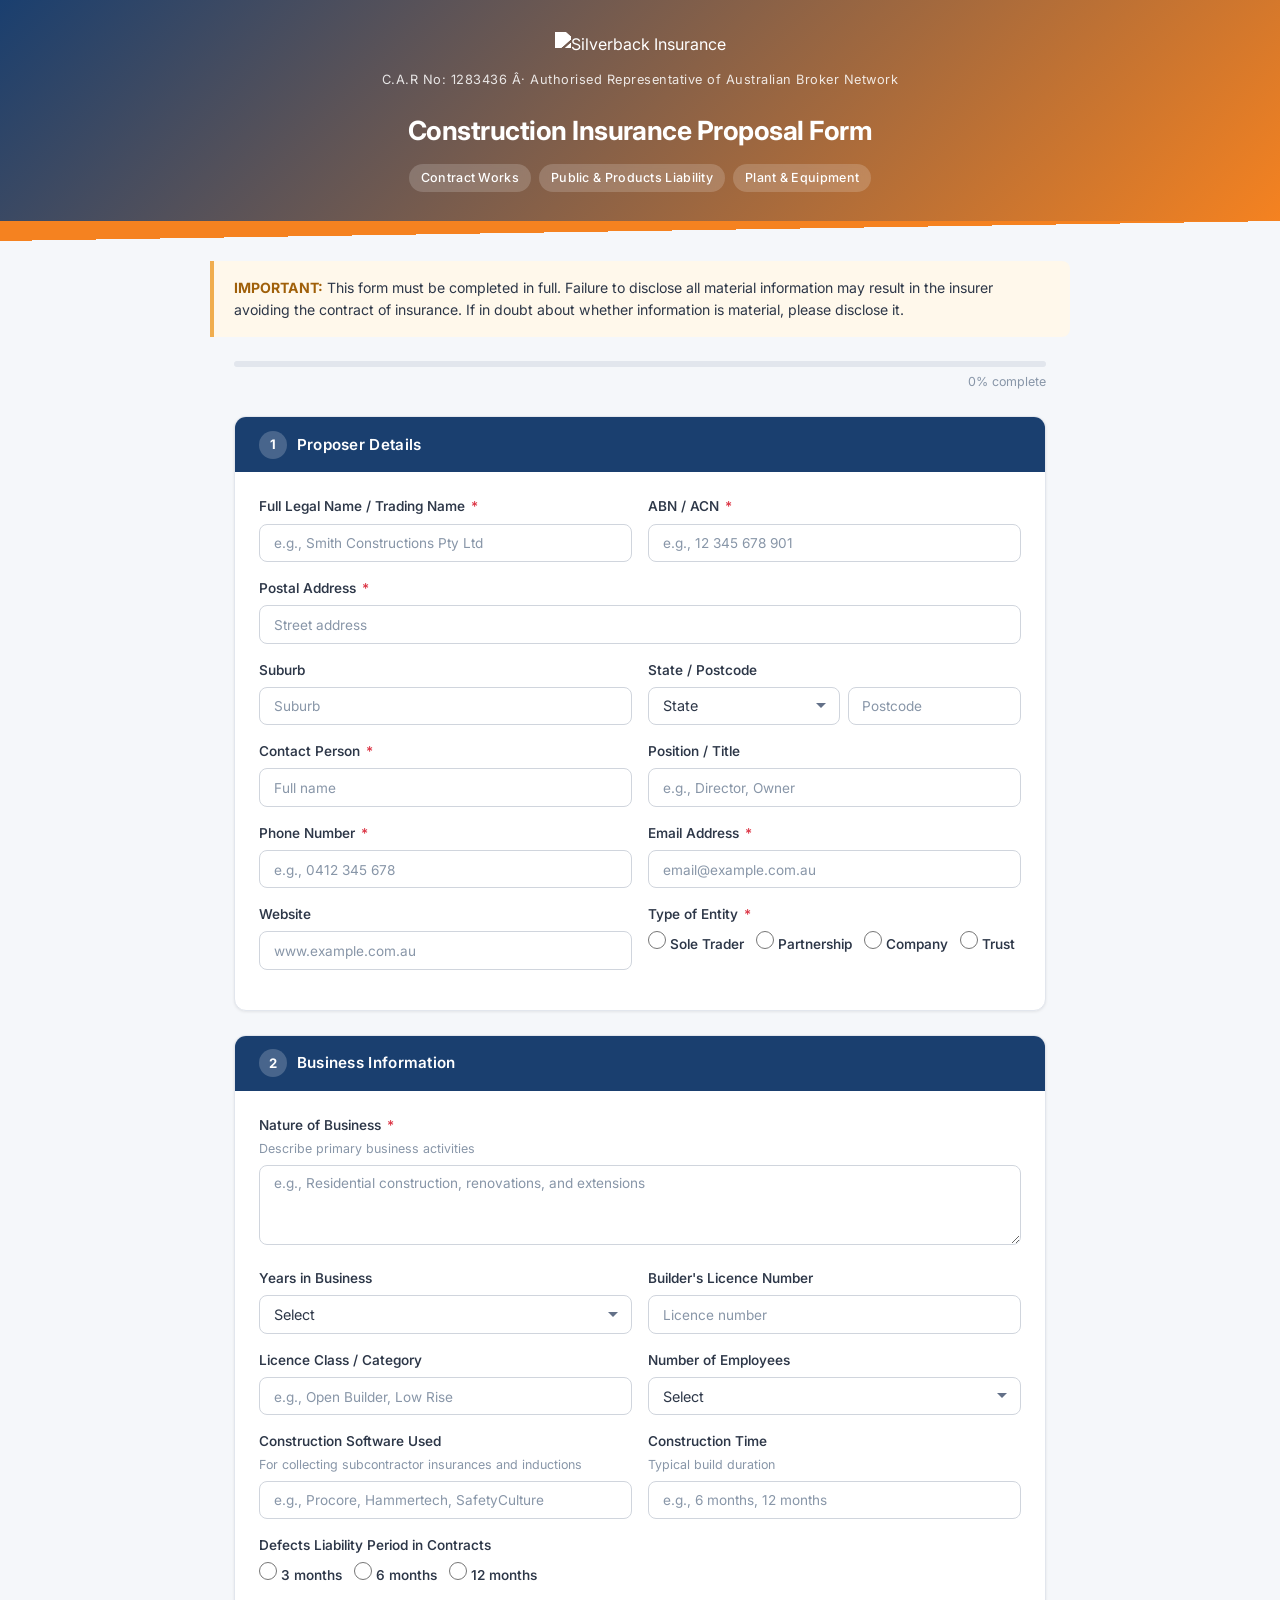
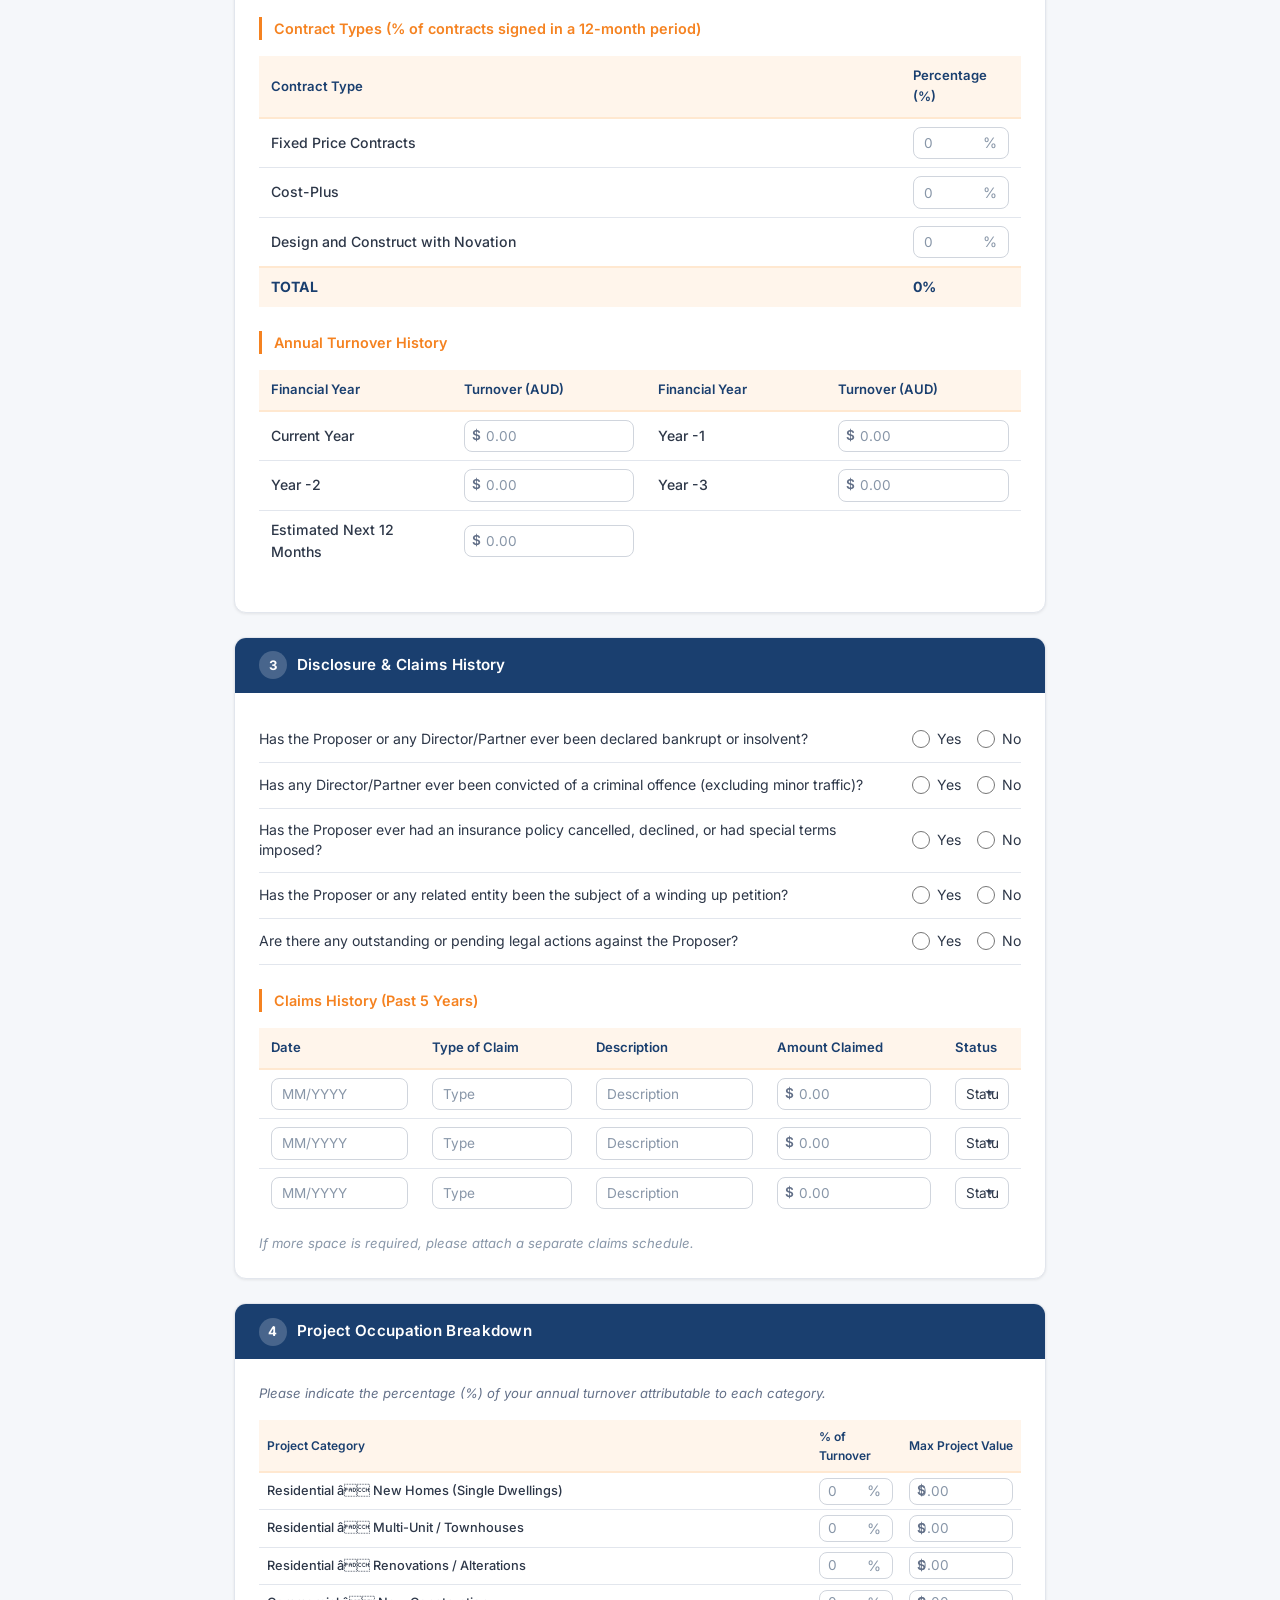
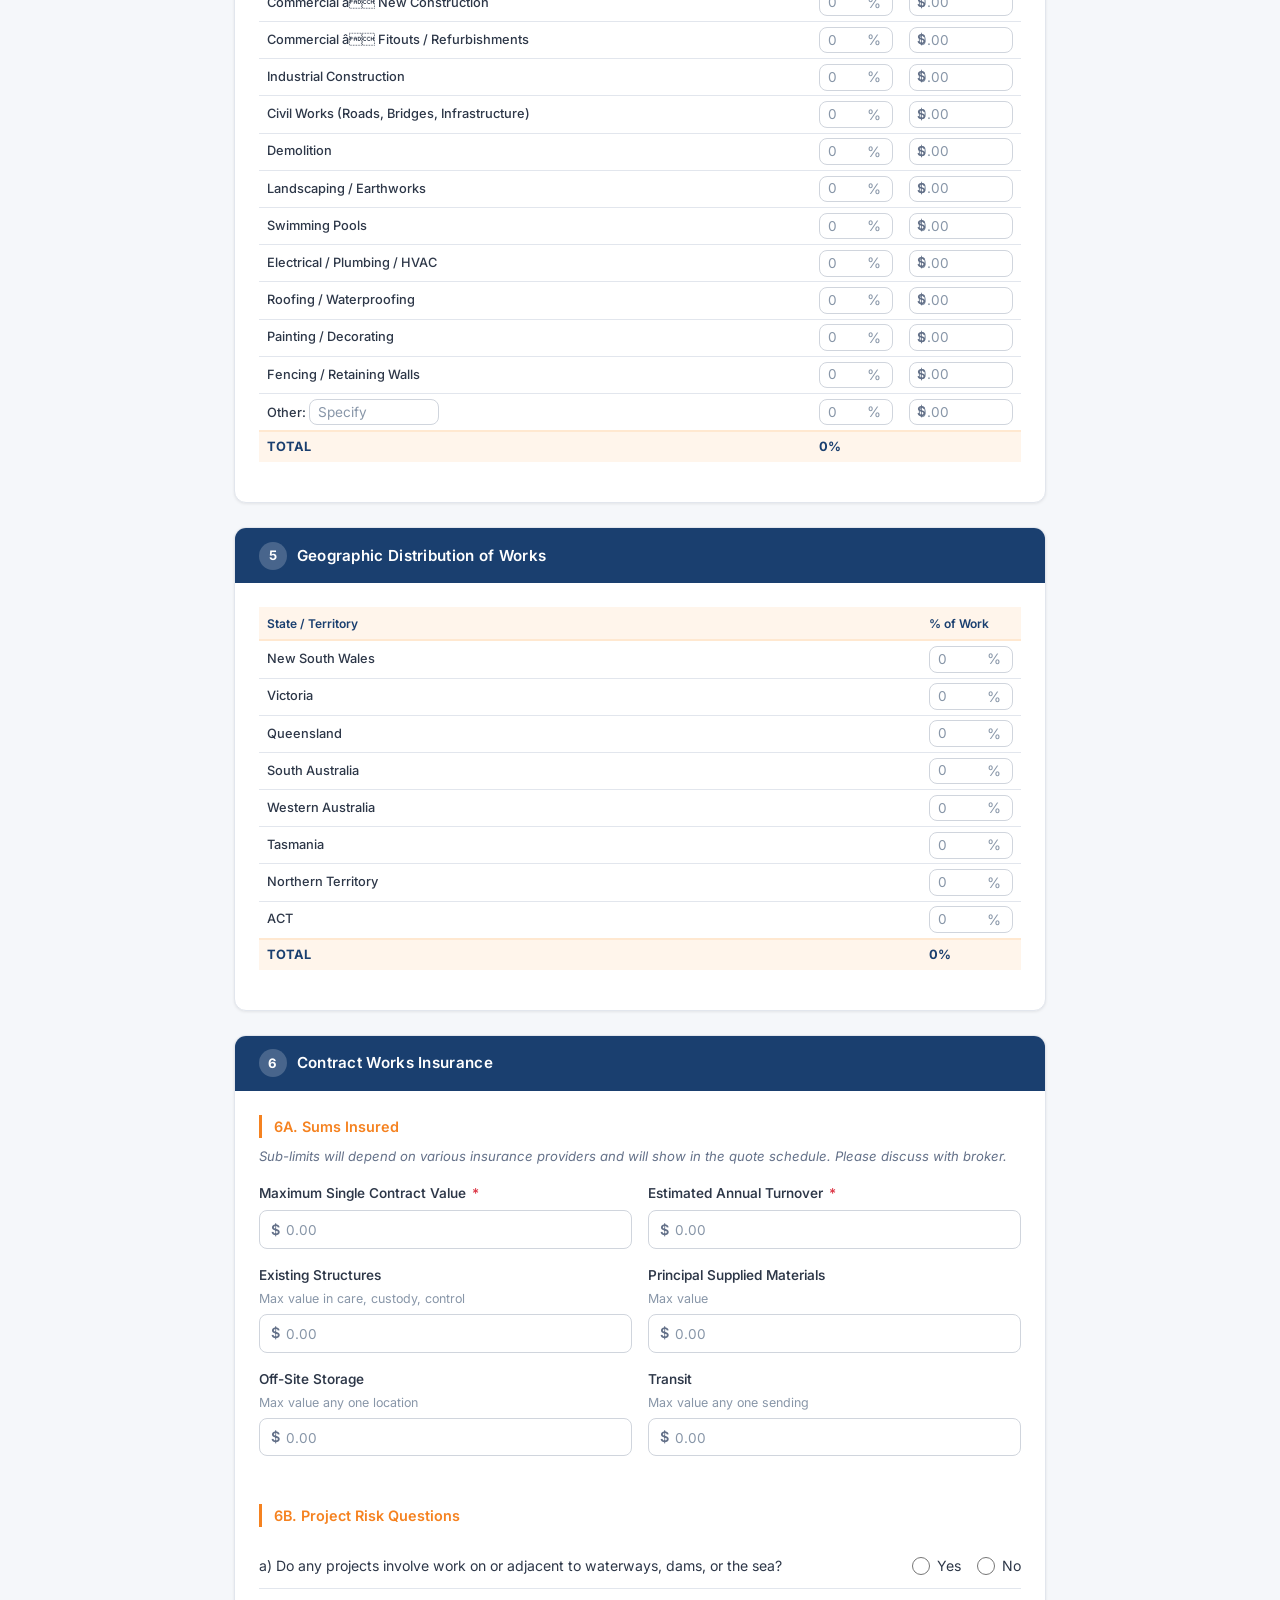
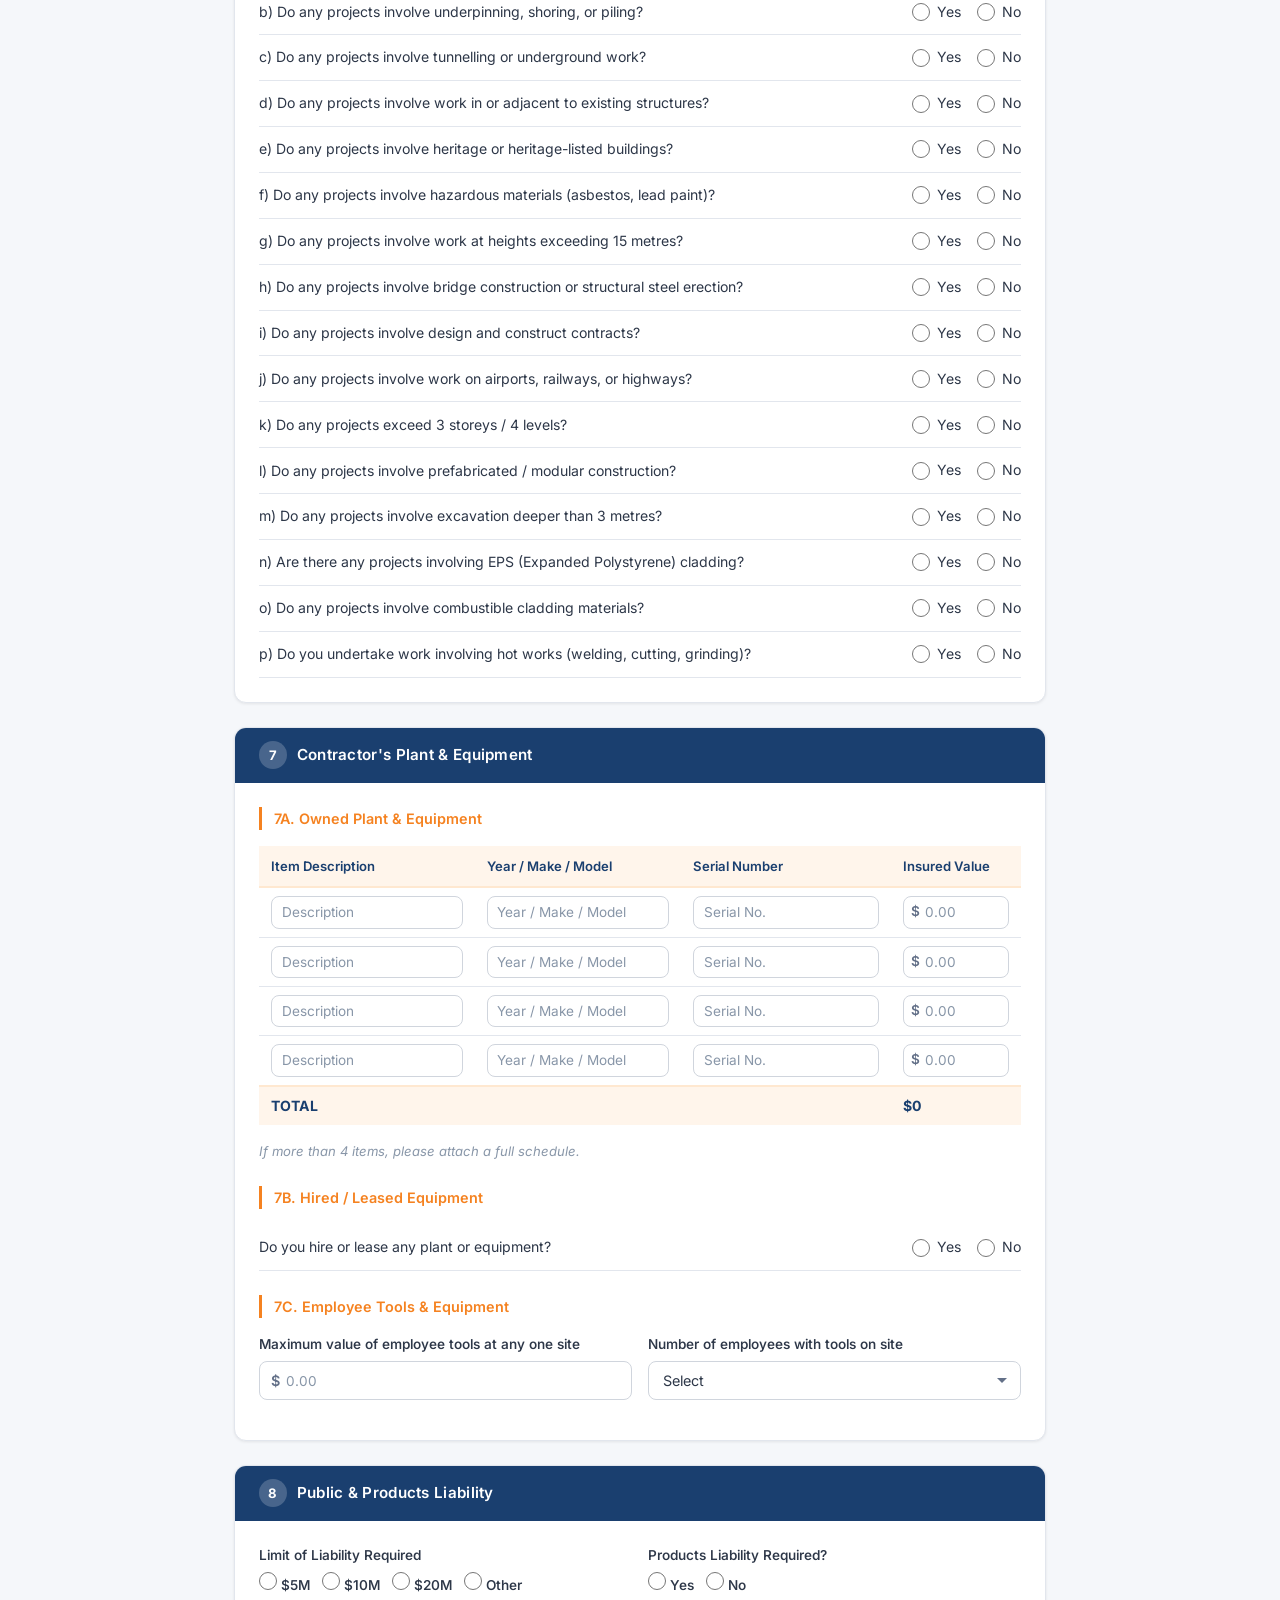
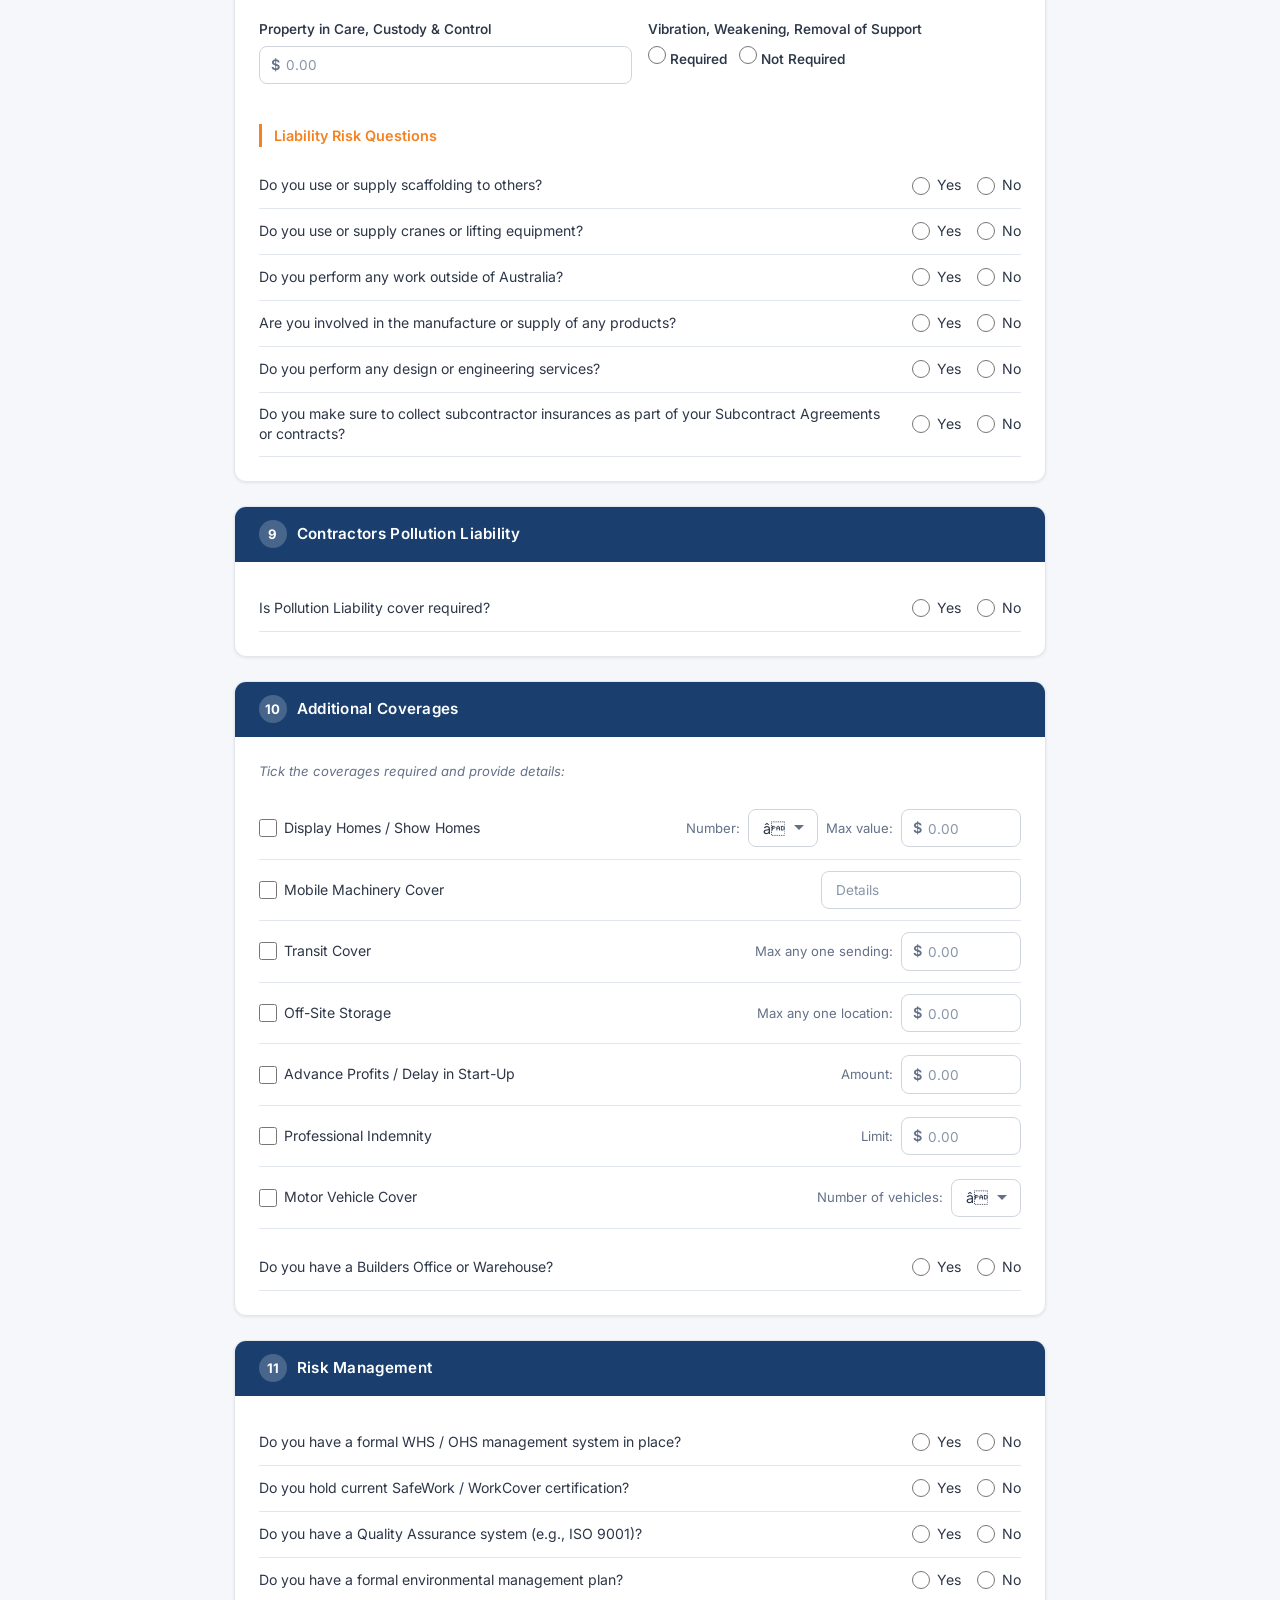
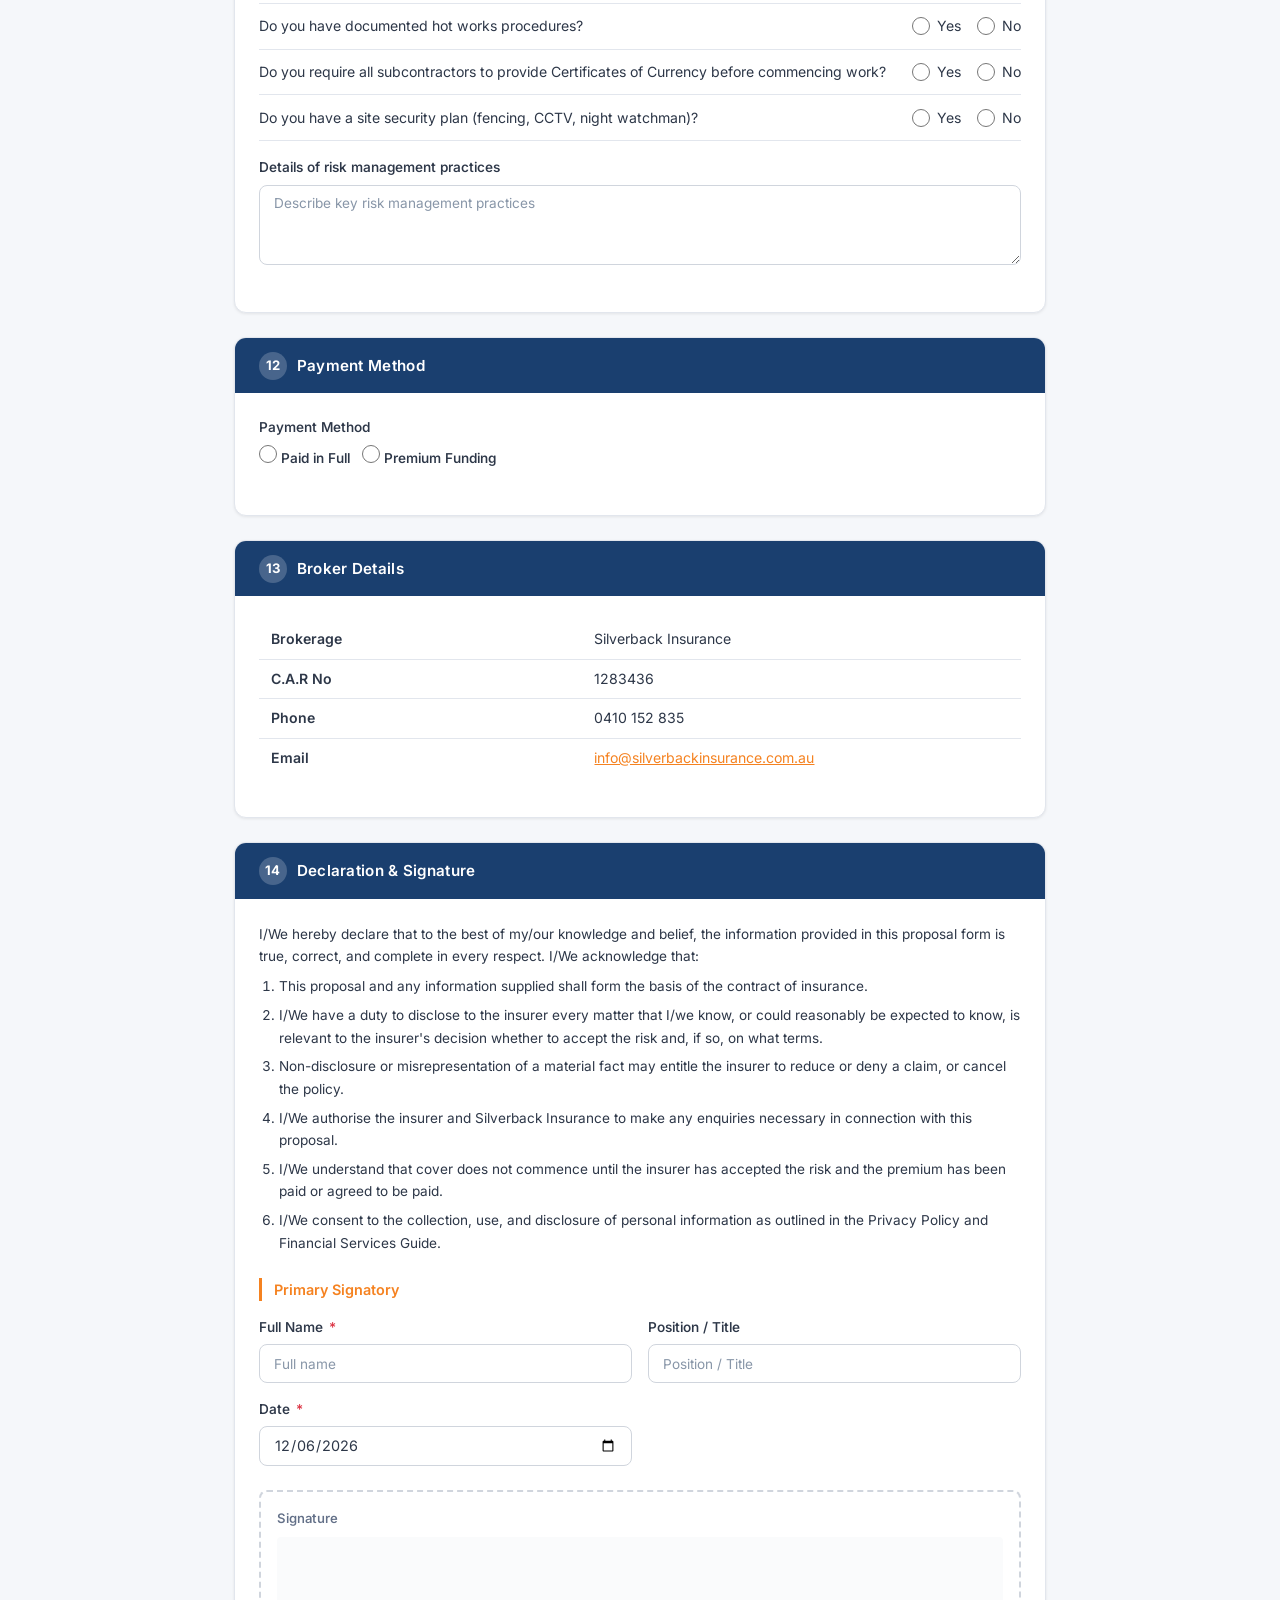
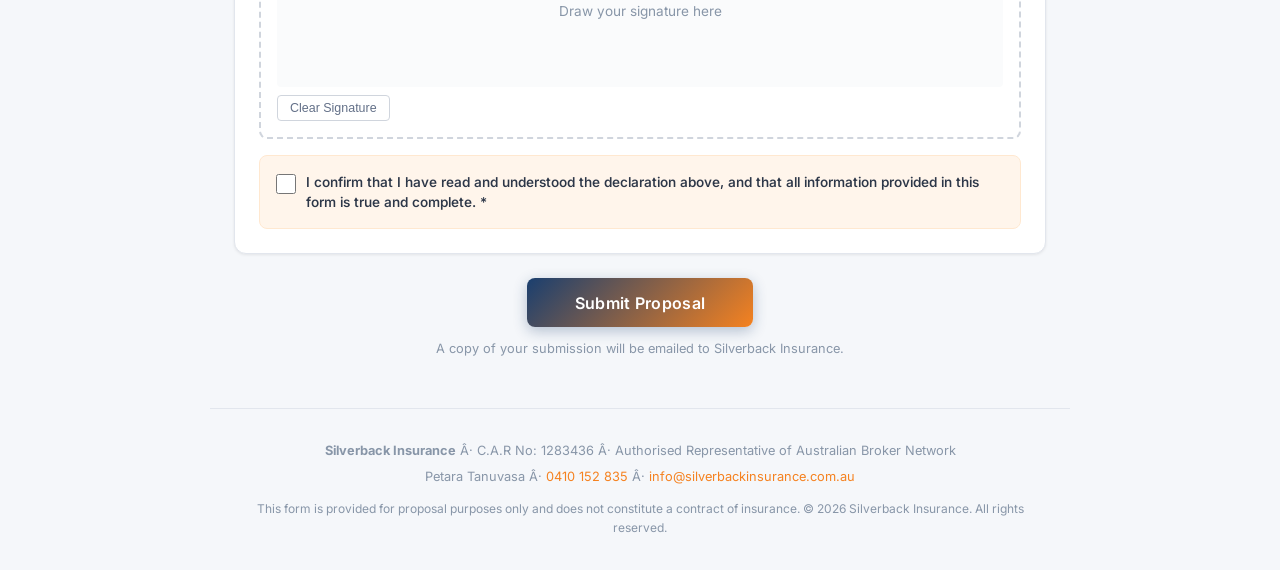
==== commit b88689a5: "Update currency placeholders to 0.00 format across all fields" ====
--- a/index.html
+++ b/index.html
@@ -3,7 +3,7 @@
 <head>
   <meta charset="UTF-8">
   <meta name="viewport" content="width=device-width, initial-scale=1.0">
-  <title>Silverback Insurance — Construction Insurance Proposal Form</title>
+  <title>Silverback Insurance â Construction Insurance Proposal Form</title>
   <meta name="description" content="Pre-renewal construction insurance proposal form for Silverback Insurance, Authorised Representative of Australian Broker Network.">
   <link rel="preconnect" href="https://fonts.googleapis.com">
   <link href="https://fonts.googleapis.com/css2?family=Inter:wght@400;500;600;700&display=swap" rel="stylesheet">
@@ -16,7 +16,7 @@
      ============================================================ -->
 <header class="form-header">
   <img src="Silverback_Logo_FullStack.jpg" alt="Silverback Insurance" class="header-logo">
-  <div class="header-car">C.A.R No: 1283436 · Authorised Representative of Australian Broker Network</div>
+  <div class="header-car">C.A.R No: 1283436 Â· Authorised Representative of Australian Broker Network</div>
   <h1 class="header-title">Construction Insurance Proposal Form</h1>
   <div class="header-covers">
     <span>Contract Works</span>
@@ -43,7 +43,7 @@
      ============================================================ -->
 <form id="proposalForm" class="form-container" novalidate>
 
-  <!-- Honeypot field for spam protection (Formsubmit.co) — hidden from users -->
+  <!-- Honeypot field for spam protection (Formsubmit.co) â hidden from users -->
   <input type="text" name="_honey" style="display:none" tabindex="-1" autocomplete="off">
 
   <!-- ==================== SECTION 1: PROPOSER DETAILS ==================== -->
@@ -155,10 +155,10 @@
           <label class="form-label">Years in Business</label>
           <select name="years_in_business">
             <option value="">Select</option>
-            <option value="0-2">0–2 years</option>
-            <option value="3-5">3–5 years</option>
-            <option value="6-10">6–10 years</option>
-            <option value="11-20">11–20 years</option>
+            <option value="0-2">0â2 years</option>
+            <option value="3-5">3â5 years</option>
+            <option value="6-10">6â10 years</option>
+            <option value="11-20">11â20 years</option>
             <option value="20+">20+ years</option>
           </select>
         </div>
@@ -176,11 +176,11 @@
           <label class="form-label">Number of Employees</label>
           <select name="num_employees">
             <option value="">Select</option>
-            <option value="1-5">1–5</option>
-            <option value="6-10">6–10</option>
-            <option value="11-20">11–20</option>
-            <option value="21-50">21–50</option>
-            <option value="51-100">51–100</option>
+            <option value="1-5">1â5</option>
+            <option value="6-10">6â10</option>
+            <option value="11-20">11â20</option>
+            <option value="21-50">21â50</option>
+            <option value="51-100">51â100</option>
             <option value="100+">100+</option>
           </select>
         </div>
@@ -231,19 +231,19 @@
         <tbody>
           <tr>
             <td class="label-cell">Current Year</td>
-            <td><div class="currency-input"><input type="text" name="turnover_current" placeholder="0"></div></td>
+            <td><div class="currency-input"><input type="text" name="turnover_current" placeholder="0.00"></div></td>
             <td class="label-cell">Year -1</td>
-            <td><div class="currency-input"><input type="text" name="turnover_yr1" placeholder="0"></div></td>
+            <td><div class="currency-input"><input type="text" name="turnover_yr1" placeholder="0.00"></div></td>
           </tr>
           <tr>
             <td class="label-cell">Year -2</td>
-            <td><div class="currency-input"><input type="text" name="turnover_yr2" placeholder="0"></div></td>
+            <td><div class="currency-input"><input type="text" name="turnover_yr2" placeholder="0.00"></div></td>
             <td class="label-cell">Year -3</td>
-            <td><div class="currency-input"><input type="text" name="turnover_yr3" placeholder="0"></div></td>
+            <td><div class="currency-input"><input type="text" name="turnover_yr3" placeholder="0.00"></div></td>
           </tr>
           <tr>
             <td class="label-cell">Estimated Next 12 Months</td>
-            <td><div class="currency-input"><input type="text" name="turnover_estimated" placeholder="0"></div></td>
+            <td><div class="currency-input"><input type="text" name="turnover_estimated" placeholder="0.00"></div></td>
             <td></td><td></td>
           </tr>
         </tbody>
@@ -312,21 +312,21 @@
               <td><input type="text" name="claim_date_1" placeholder="MM/YYYY"></td>
               <td><input type="text" name="claim_type_1" placeholder="Type"></td>
               <td><input type="text" name="claim_desc_1" placeholder="Description"></td>
-              <td><div class="currency-input"><input type="text" name="claim_amount_1" placeholder="0"></div></td>
+              <td><div class="currency-input"><input type="text" name="claim_amount_1" placeholder="0.00"></div></td>
               <td><select name="claim_status_1"><option value="">Status</option><option value="Open">Open</option><option value="Closed">Closed</option><option value="Settled">Settled</option></select></td>
             </tr>
             <tr>
               <td><input type="text" name="claim_date_2" placeholder="MM/YYYY"></td>
               <td><input type="text" name="claim_type_2" placeholder="Type"></td>
               <td><input type="text" name="claim_desc_2" placeholder="Description"></td>
-              <td><div class="currency-input"><input type="text" name="claim_amount_2" placeholder="0"></div></td>
+              <td><div class="currency-input"><input type="text" name="claim_amount_2" placeholder="0.00"></div></td>
               <td><select name="claim_status_2"><option value="">Status</option><option value="Open">Open</option><option value="Closed">Closed</option><option value="Settled">Settled</option></select></td>
             </tr>
             <tr>
               <td><input type="text" name="claim_date_3" placeholder="MM/YYYY"></td>
               <td><input type="text" name="claim_type_3" placeholder="Type"></td>
               <td><input type="text" name="claim_desc_3" placeholder="Description"></td>
-              <td><div class="currency-input"><input type="text" name="claim_amount_3" placeholder="0"></div></td>
+              <td><div class="currency-input"><input type="text" name="claim_amount_3" placeholder="0.00"></div></td>
               <td><select name="claim_status_3"><option value="">Status</option><option value="Open">Open</option><option value="Closed">Closed</option><option value="Settled">Settled</option></select></td>
             </tr>
           </tbody>
@@ -348,21 +348,21 @@
           <tr><th>Project Category</th><th style="width:90px;">% of Turnover</th><th style="width:120px;">Max Project Value</th></tr>
         </thead>
         <tbody>
-          <tr><td class="label-cell">Residential — New Homes (Single Dwellings)</td><td><div class="pct-input"><input type="number" name="proj_res_new" min="0" max="100" placeholder="0" class="project-pct"></div></td><td><div class="currency-input"><input type="text" name="proj_res_new_max" placeholder="0"></div></td></tr>
-          <tr><td class="label-cell">Residential — Multi-Unit / Townhouses</td><td><div class="pct-input"><input type="number" name="proj_res_multi" min="0" max="100" placeholder="0" class="project-pct"></div></td><td><div class="currency-input"><input type="text" name="proj_res_multi_max" placeholder="0"></div></td></tr>
-          <tr><td class="label-cell">Residential — Renovations / Alterations</td><td><div class="pct-input"><input type="number" name="proj_res_reno" min="0" max="100" placeholder="0" class="project-pct"></div></td><td><div class="currency-input"><input type="text" name="proj_res_reno_max" placeholder="0"></div></td></tr>
-          <tr><td class="label-cell">Commercial — New Construction</td><td><div class="pct-input"><input type="number" name="proj_com_new" min="0" max="100" placeholder="0" class="project-pct"></div></td><td><div class="currency-input"><input type="text" name="proj_com_new_max" placeholder="0"></div></td></tr>
-          <tr><td class="label-cell">Commercial — Fitouts / Refurbishments</td><td><div class="pct-input"><input type="number" name="proj_com_fitout" min="0" max="100" placeholder="0" class="project-pct"></div></td><td><div class="currency-input"><input type="text" name="proj_com_fitout_max" placeholder="0"></div></td></tr>
-          <tr><td class="label-cell">Industrial Construction</td><td><div class="pct-input"><input type="number" name="proj_industrial" min="0" max="100" placeholder="0" class="project-pct"></div></td><td><div class="currency-input"><input type="text" name="proj_industrial_max" placeholder="0"></div></td></tr>
-          <tr><td class="label-cell">Civil Works (Roads, Bridges, Infrastructure)</td><td><div class="pct-input"><input type="number" name="proj_civil" min="0" max="100" placeholder="0" class="project-pct"></div></td><td><div class="currency-input"><input type="text" name="proj_civil_max" placeholder="0"></div></td></tr>
-          <tr><td class="label-cell">Demolition</td><td><div class="pct-input"><input type="number" name="proj_demolition" min="0" max="100" placeholder="0" class="project-pct"></div></td><td><div class="currency-input"><input type="text" name="proj_demolition_max" placeholder="0"></div></td></tr>
-          <tr><td class="label-cell">Landscaping / Earthworks</td><td><div class="pct-input"><input type="number" name="proj_landscaping" min="0" max="100" placeholder="0" class="project-pct"></div></td><td><div class="currency-input"><input type="text" name="proj_landscaping_max" placeholder="0"></div></td></tr>
-          <tr><td class="label-cell">Swimming Pools</td><td><div class="pct-input"><input type="number" name="proj_pools" min="0" max="100" placeholder="0" class="project-pct"></div></td><td><div class="currency-input"><input type="text" name="proj_pools_max" placeholder="0"></div></td></tr>
-          <tr><td class="label-cell">Electrical / Plumbing / HVAC</td><td><div class="pct-input"><input type="number" name="proj_electrical" min="0" max="100" placeholder="0" class="project-pct"></div></td><td><div class="currency-input"><input type="text" name="proj_electrical_max" placeholder="0"></div></td></tr>
-          <tr><td class="label-cell">Roofing / Waterproofing</td><td><div class="pct-input"><input type="number" name="proj_roofing" min="0" max="100" placeholder="0" class="project-pct"></div></td><td><div class="currency-input"><input type="text" name="proj_roofing_max" placeholder="0"></div></td></tr>
-          <tr><td class="label-cell">Painting / Decorating</td><td><div class="pct-input"><input type="number" name="proj_painting" min="0" max="100" placeholder="0" class="project-pct"></div></td><td><div class="currency-input"><input type="text" name="proj_painting_max" placeholder="0"></div></td></tr>
-          <tr><td class="label-cell">Fencing / Retaining Walls</td><td><div class="pct-input"><input type="number" name="proj_fencing" min="0" max="100" placeholder="0" class="project-pct"></div></td><td><div class="currency-input"><input type="text" name="proj_fencing_max" placeholder="0"></div></td></tr>
-          <tr><td class="label-cell">Other: <input type="text" name="proj_other_desc" placeholder="Specify" style="width:130px;display:inline;"></td><td><div class="pct-input"><input type="number" name="proj_other" min="0" max="100" placeholder="0" class="project-pct"></div></td><td><div class="currency-input"><input type="text" name="proj_other_max" placeholder="0"></div></td></tr>
+          <tr><td class="label-cell">Residential â New Homes (Single Dwellings)</td><td><div class="pct-input"><input type="number" name="proj_res_new" min="0" max="100" placeholder="0" class="project-pct"></div></td><td><div class="currency-input"><input type="text" name="proj_res_new_max" placeholder="0.00"></div></td></tr>
+          <tr><td class="label-cell">Residential â Multi-Unit / Townhouses</td><td><div class="pct-input"><input type="number" name="proj_res_multi" min="0" max="100" placeholder="0" class="project-pct"></div></td><td><div class="currency-input"><input type="text" name="proj_res_multi_max" placeholder="0.00"></div></td></tr>
+          <tr><td class="label-cell">Residential â Renovations / Alterations</td><td><div class="pct-input"><input type="number" name="proj_res_reno" min="0" max="100" placeholder="0" class="project-pct"></div></td><td><div class="currency-input"><input type="text" name="proj_res_reno_max" placeholder="0.00"></div></td></tr>
+          <tr><td class="label-cell">Commercial â New Construction</td><td><div class="pct-input"><input type="number" name="proj_com_new" min="0" max="100" placeholder="0" class="project-pct"></div></td><td><div class="currency-input"><input type="text" name="proj_com_new_max" placeholder="0.00"></div></td></tr>
+          <tr><td class="label-cell">Commercial â Fitouts / Refurbishments</td><td><div class="pct-input"><input type="number" name="proj_com_fitout" min="0" max="100" placeholder="0" class="project-pct"></div></td><td><div class="currency-input"><input type="text" name="proj_com_fitout_max" placeholder="0.00"></div></td></tr>
+          <tr><td class="label-cell">Industrial Construction</td><td><div class="pct-input"><input type="number" name="proj_industrial" min="0" max="100" placeholder="0" class="project-pct"></div></td><td><div class="currency-input"><input type="text" name="proj_industrial_max" placeholder="0.00"></div></td></tr>
+          <tr><td class="label-cell">Civil Works (Roads, Bridges, Infrastructure)</td><td><div class="pct-input"><input type="number" name="proj_civil" min="0" max="100" placeholder="0" class="project-pct"></div></td><td><div class="currency-input"><input type="text" name="proj_civil_max" placeholder="0.00"></div></td></tr>
+          <tr><td class="label-cell">Demolition</td><td><div class="pct-input"><input type="number" name="proj_demolition" min="0" max="100" placeholder="0" class="project-pct"></div></td><td><div class="currency-input"><input type="text" name="proj_demolition_max" placeholder="0.00"></div></td></tr>
+          <tr><td class="label-cell">Landscaping / Earthworks</td><td><div class="pct-input"><input type="number" name="proj_landscaping" min="0" max="100" placeholder="0" class="project-pct"></div></td><td><div class="currency-input"><input type="text" name="proj_landscaping_max" placeholder="0.00"></div></td></tr>
+          <tr><td class="label-cell">Swimming Pools</td><td><div class="pct-input"><input type="number" name="proj_pools" min="0" max="100" placeholder="0" class="project-pct"></div></td><td><div class="currency-input"><input type="text" name="proj_pools_max" placeholder="0.00"></div></td></tr>
+          <tr><td class="label-cell">Electrical / Plumbing / HVAC</td><td><div class="pct-input"><input type="number" name="proj_electrical" min="0" max="100" placeholder="0" class="project-pct"></div></td><td><div class="currency-input"><input type="text" name="proj_electrical_max" placeholder="0.00"></div></td></tr>
+          <tr><td class="label-cell">Roofing / Waterproofing</td><td><div class="pct-input"><input type="number" name="proj_roofing" min="0" max="100" placeholder="0" class="project-pct"></div></td><td><div class="currency-input"><input type="text" name="proj_roofing_max" placeholder="0.00"></div></td></tr>
+          <tr><td class="label-cell">Painting / Decorating</td><td><div class="pct-input"><input type="number" name="proj_painting" min="0" max="100" placeholder="0" class="project-pct"></div></td><td><div class="currency-input"><input type="text" name="proj_painting_max" placeholder="0.00"></div></td></tr>
+          <tr><td class="label-cell">Fencing / Retaining Walls</td><td><div class="pct-input"><input type="number" name="proj_fencing" min="0" max="100" placeholder="0" class="project-pct"></div></td><td><div class="currency-input"><input type="text" name="proj_fencing_max" placeholder="0.00"></div></td></tr>
+          <tr><td class="label-cell">Other: <input type="text" name="proj_other_desc" placeholder="Specify" style="width:130px;display:inline;"></td><td><div class="pct-input"><input type="number" name="proj_other" min="0" max="100" placeholder="0" class="project-pct"></div></td><td><div class="currency-input"><input type="text" name="proj_other_max" placeholder="0.00"></div></td></tr>
           <tr class="total-row"><td>TOTAL</td><td id="projectPctTotal">0%</td><td></td></tr>
         </tbody>
       </table>
@@ -406,12 +406,12 @@
       <div class="form-row">
         <div class="form-group">
           <label class="form-label">Maximum Single Contract Value <span class="required">*</span></label>
-          <div class="currency-input"><input type="text" name="cw_max_contract" required placeholder="0"></div>
+          <div class="currency-input"><input type="text" name="cw_max_contract" required placeholder="0.00"></div>
           <div class="error-message">Please enter the maximum contract value</div>
         </div>
         <div class="form-group">
           <label class="form-label">Estimated Annual Turnover <span class="required">*</span></label>
-          <div class="currency-input"><input type="text" name="cw_annual_turnover" required placeholder="0"></div>
+          <div class="currency-input"><input type="text" name="cw_annual_turnover" required placeholder="0.00"></div>
           <div class="error-message">Please enter the estimated annual turnover</div>
         </div>
       </div>
@@ -420,13 +420,13 @@
           <label class="form-label">Existing Structures
             <span class="helper-text">Max value in care, custody, control</span>
           </label>
-          <div class="currency-input"><input type="text" name="cw_existing_structures" placeholder="0"></div>
+          <div class="currency-input"><input type="text" name="cw_existing_structures" placeholder="0.00"></div>
         </div>
         <div class="form-group">
           <label class="form-label">Principal Supplied Materials
             <span class="helper-text">Max value</span>
           </label>
-          <div class="currency-input"><input type="text" name="cw_principal_materials" placeholder="0"></div>
+          <div class="currency-input"><input type="text" name="cw_principal_materials" placeholder="0.00"></div>
         </div>
       </div>
       <div class="form-row">
@@ -434,13 +434,13 @@
           <label class="form-label">Off-Site Storage
             <span class="helper-text">Max value any one location</span>
           </label>
-          <div class="currency-input"><input type="text" name="cw_offsite_storage" placeholder="0"></div>
+          <div class="currency-input"><input type="text" name="cw_offsite_storage" placeholder="0.00"></div>
         </div>
         <div class="form-group">
           <label class="form-label">Transit
             <span class="helper-text">Max value any one sending</span>
           </label>
-          <div class="currency-input"><input type="text" name="cw_transit" placeholder="0"></div>
+          <div class="currency-input"><input type="text" name="cw_transit" placeholder="0.00"></div>
         </div>
       </div>
 
@@ -490,25 +490,25 @@
             <td><input type="text" name="plant_desc_1" placeholder="Description"></td>
             <td><input type="text" name="plant_make_1" placeholder="Year / Make / Model"></td>
             <td><input type="text" name="plant_serial_1" placeholder="Serial No."></td>
-            <td><div class="currency-input"><input type="text" name="plant_value_1" placeholder="0" class="plant-value"></div></td>
+            <td><div class="currency-input"><input type="text" name="plant_value_1" placeholder="0.00" class="plant-value"></div></td>
           </tr>
           <tr>
             <td><input type="text" name="plant_desc_2" placeholder="Description"></td>
             <td><input type="text" name="plant_make_2" placeholder="Year / Make / Model"></td>
             <td><input type="text" name="plant_serial_2" placeholder="Serial No."></td>
-            <td><div class="currency-input"><input type="text" name="plant_value_2" placeholder="0" class="plant-value"></div></td>
+            <td><div class="currency-input"><input type="text" name="plant_value_2" placeholder="0.00" class="plant-value"></div></td>
           </tr>
           <tr>
             <td><input type="text" name="plant_desc_3" placeholder="Description"></td>
             <td><input type="text" name="plant_make_3" placeholder="Year / Make / Model"></td>
             <td><input type="text" name="plant_serial_3" placeholder="Serial No."></td>
-            <td><div class="currency-input"><input type="text" name="plant_value_3" placeholder="0" class="plant-value"></div></td>
+            <td><div class="currency-input"><input type="text" name="plant_value_3" placeholder="0.00" class="plant-value"></div></td>
           </tr>
           <tr>
             <td><input type="text" name="plant_desc_4" placeholder="Description"></td>
             <td><input type="text" name="plant_make_4" placeholder="Year / Make / Model"></td>
             <td><input type="text" name="plant_serial_4" placeholder="Serial No."></td>
-            <td><div class="currency-input"><input type="text" name="plant_value_4" placeholder="0" class="plant-value"></div></td>
+            <td><div class="currency-input"><input type="text" name="plant_value_4" placeholder="0.00" class="plant-value"></div></td>
           </tr>
           <tr class="total-row"><td colspan="3">TOTAL</td><td id="plantTotal">$0</td></tr>
         </tbody>
@@ -528,11 +528,11 @@
         <div class="form-row">
           <div class="form-group">
             <label class="form-label">How much do you hire annually?</label>
-            <div class="currency-input"><input type="text" name="hired_annual_value" placeholder="0"></div>
+            <div class="currency-input"><input type="text" name="hired_annual_value" placeholder="0.00"></div>
           </div>
           <div class="form-group">
             <label class="form-label">Maximum value of hired equipment at any one time</label>
-            <div class="currency-input"><input type="text" name="hired_max_value" placeholder="0"></div>
+            <div class="currency-input"><input type="text" name="hired_max_value" placeholder="0.00"></div>
           </div>
         </div>
         <div class="form-row">
@@ -548,16 +548,16 @@
       <div class="form-row">
         <div class="form-group">
           <label class="form-label">Maximum value of employee tools at any one site</label>
-          <div class="currency-input"><input type="text" name="employee_tools_value" placeholder="0"></div>
+          <div class="currency-input"><input type="text" name="employee_tools_value" placeholder="0.00"></div>
         </div>
         <div class="form-group">
           <label class="form-label">Number of employees with tools on site</label>
           <select name="employee_tools_count">
             <option value="">Select</option>
-            <option value="1-5">1–5</option>
-            <option value="6-10">6–10</option>
-            <option value="11-20">11–20</option>
-            <option value="21-50">21–50</option>
+            <option value="1-5">1â5</option>
+            <option value="6-10">6â10</option>
+            <option value="11-20">11â20</option>
+            <option value="21-50">21â50</option>
             <option value="50+">50+</option>
           </select>
         </div>
@@ -581,7 +581,7 @@
             <label class="radio-option"><input type="radio" name="liability_limit" value="Other"> Other</label>
           </div>
           <div class="conditional-field" id="liabilityOther" style="margin-top:0.5rem;">
-            <div class="currency-input"><input type="text" name="liability_limit_other" placeholder="0"></div>
+            <div class="currency-input"><input type="text" name="liability_limit_other" placeholder="0.00"></div>
           </div>
         </div>
         <div class="form-group">
@@ -595,7 +595,7 @@
       <div class="form-row">
         <div class="form-group">
           <label class="form-label">Property in Care, Custody &amp; Control</label>
-          <div class="currency-input"><input type="text" name="property_ccc" placeholder="0"></div>
+          <div class="currency-input"><input type="text" name="property_ccc" placeholder="0.00"></div>
         </div>
         <div class="form-group">
           <label class="form-label">Vibration, Weakening, Removal of Support</label>
@@ -647,7 +647,7 @@
             <label class="radio-option"><input type="radio" name="pollution_limit" value="Other"> Other</label>
           </div>
           <div class="conditional-field" id="pollutionOther" style="margin-top:0.5rem;">
-            <div class="currency-input"><input type="text" name="pollution_limit_other" placeholder="0"></div>
+            <div class="currency-input"><input type="text" name="pollution_limit_other" placeholder="0.00"></div>
           </div>
         </div>
         <div class="question-row" style="margin-top:1rem;">
@@ -684,9 +684,9 @@
         <label class="checkbox-option" style="flex:1;"><input type="checkbox" name="cover_display_homes" id="coverDisplayHomes"> Display Homes / Show Homes</label>
         <div style="display:flex;gap:0.5rem;align-items:center;">
           <label style="font-size:0.82rem;color:var(--color-text-light);">Number:</label>
-          <select name="display_homes_count" style="width:70px;"><option value="">–</option><option>1</option><option>2</option><option>3</option><option>4</option><option>5+</option></select>
+          <select name="display_homes_count" style="width:70px;"><option value="">â</option><option>1</option><option>2</option><option>3</option><option>4</option><option>5+</option></select>
           <label style="font-size:0.82rem;color:var(--color-text-light);">Max value:</label>
-          <div class="currency-input" style="width:120px;"><input type="text" name="display_homes_value" placeholder="0"></div>
+          <div class="currency-input" style="width:120px;"><input type="text" name="display_homes_value" placeholder="0.00"></div>
         </div>
       </div>
       <div class="question-row">
@@ -697,35 +697,35 @@
         <label class="checkbox-option" style="flex:1;"><input type="checkbox" name="cover_transit"> Transit Cover</label>
         <div style="display:flex;gap:0.5rem;align-items:center;">
           <label style="font-size:0.82rem;color:var(--color-text-light);">Max any one sending:</label>
-          <div class="currency-input" style="width:120px;"><input type="text" name="transit_cover_value" placeholder="0"></div>
+          <div class="currency-input" style="width:120px;"><input type="text" name="transit_cover_value" placeholder="0.00"></div>
         </div>
       </div>
       <div class="question-row">
         <label class="checkbox-option" style="flex:1;"><input type="checkbox" name="cover_offsite_storage"> Off-Site Storage</label>
         <div style="display:flex;gap:0.5rem;align-items:center;">
           <label style="font-size:0.82rem;color:var(--color-text-light);">Max any one location:</label>
-          <div class="currency-input" style="width:120px;"><input type="text" name="offsite_storage_value" placeholder="0"></div>
+          <div class="currency-input" style="width:120px;"><input type="text" name="offsite_storage_value" placeholder="0.00"></div>
         </div>
       </div>
       <div class="question-row">
         <label class="checkbox-option" style="flex:1;"><input type="checkbox" name="cover_advance_profits"> Advance Profits / Delay in Start-Up</label>
         <div style="display:flex;gap:0.5rem;align-items:center;">
           <label style="font-size:0.82rem;color:var(--color-text-light);">Amount:</label>
-          <div class="currency-input" style="width:120px;"><input type="text" name="advance_profits_value" placeholder="0"></div>
+          <div class="currency-input" style="width:120px;"><input type="text" name="advance_profits_value" placeholder="0.00"></div>
         </div>
       </div>
       <div class="question-row">
         <label class="checkbox-option" style="flex:1;"><input type="checkbox" name="cover_pi"> Professional Indemnity</label>
         <div style="display:flex;gap:0.5rem;align-items:center;">
           <label style="font-size:0.82rem;color:var(--color-text-light);">Limit:</label>
-          <div class="currency-input" style="width:120px;"><input type="text" name="pi_limit" placeholder="0"></div>
+          <div class="currency-input" style="width:120px;"><input type="text" name="pi_limit" placeholder="0.00"></div>
         </div>
       </div>
       <div class="question-row">
         <label class="checkbox-option" style="flex:1;"><input type="checkbox" name="cover_motor"> Motor Vehicle Cover</label>
         <div style="display:flex;gap:0.5rem;align-items:center;">
           <label style="font-size:0.82rem;color:var(--color-text-light);">Number of vehicles:</label>
-          <select name="motor_count" style="width:70px;"><option value="">–</option><option>1</option><option>2</option><option>3</option><option>4</option><option>5</option><option>6-10</option><option>10+</option></select>
+          <select name="motor_count" style="width:70px;"><option value="">â</option><option>1</option><option>2</option><option>3</option><option>4</option><option>5</option><option>6-10</option><option>10+</option></select>
         </div>
       </div>
 
@@ -880,7 +880,7 @@
     <p>A copy has been sent to <strong>info@silverbackinsurance.com.au</strong> and a confirmation has been emailed to your address. Our team will review your submission and be in touch shortly.</p>
     <p style="margin-top:1.5rem;font-size:0.85rem;">
       <strong>Silverback Insurance</strong><br>
-      Petara Tanuvasa · 0410 152 835<br>
+      Petara Tanuvasa Â· 0410 152 835<br>
       <a href="mailto:info@silverbackinsurance.com.au" style="color:var(--color-secondary);">info@silverbackinsurance.com.au</a>
     </p>
   </div>
@@ -888,8 +888,8 @@
 
 <!-- Footer -->
 <footer class="form-footer">
-  <p><strong>Silverback Insurance</strong> · C.A.R No: 1283436 · Authorised Representative of Australian Broker Network</p>
-  <p style="margin-top:0.35rem;">Petara Tanuvasa · <a href="tel:0410152835">0410 152 835</a> · <a href="mailto:info@silverbackinsurance.com.au">info@silverbackinsurance.com.au</a></p>
+  <p><strong>Silverback Insurance</strong> Â· C.A.R No: 1283436 Â· Authorised Representative of Australian Broker Network</p>
+  <p style="margin-top:0.35rem;">Petara Tanuvasa Â· <a href="tel:0410152835">0410 152 835</a> Â· <a href="mailto:info@silverbackinsurance.com.au">info@silverbackinsurance.com.au</a></p>
   <p style="margin-top:0.75rem;font-size:0.75rem;color:var(--color-text-muted);">This form is provided for proposal purposes only and does not constitute a contract of insurance. &copy; <span id="footerYear"></span> Silverback Insurance. All rights reserved.</p>
 </footer>
 
--- a/styles.css
+++ b/styles.css
@@ -8,10 +8,10 @@
 :root {
   --color-primary: #1a3f6f;
   --color-primary-dark: #0f2847;
-  --color-secondary: #2878c8;
-  --color-secondary-light: #3a8fd8;
-  --color-accent: #e8f1fb;
-  --color-accent-dark: #d0e3f5;
+  --color-secondary: #f58220;
+  --color-secondary-light: #f89b4a;
+  --color-accent: #fff5eb;
+  --color-accent-dark: #ffe8d0;
   --color-white: #ffffff;
   --color-bg: #f5f7fa;
   --color-text: #2d3748;
@@ -25,7 +25,7 @@
   --color-success-bg: #eafbef;
   --color-warning: #f0ad4e;
   --color-warning-bg: #fff8eb;
-  --color-section-bar: #2878c8;
+  --color-section-bar: #f58220;
   --font-primary: 'Inter', -apple-system, BlinkMacSystemFont, 'Segoe UI', Roboto, sans-serif;
   --font-heading: 'Inter', -apple-system, BlinkMacSystemFont, 'Segoe UI', Roboto, sans-serif;
   --radius-sm: 4px;
@@ -334,31 +334,30 @@
 }
 
 .currency-input::before {
-  content: 'AUD $';
+  content: '$';
   position: absolute;
-  left: 0.6rem;
+  left: 0.75rem;
   top: 50%;
   transform: translateY(-50%);
   color: var(--color-text-light);
-  font-size: 0.78rem;
-  font-weight: 500;
+  font-size: 0.9rem;
+  font-weight: 600;
   pointer-events: none;
   z-index: 1;
-  white-space: nowrap;
 }
 
 .currency-input input {
-  padding-left: 3.2rem;
+  padding-left: 1.6rem;
 }
 
 /* Compact currency in tables */
 .data-table .currency-input::before {
-  content: '$';
-  font-size: 0.82rem;
+  left: 0.5rem;
+  font-size: 0.85rem;
 }
 
 .data-table .currency-input input {
-  padding-left: 1.4rem;
+  padding-left: 1.3rem;
 }
 
 /* --- Percentage Input Wrapper --- */
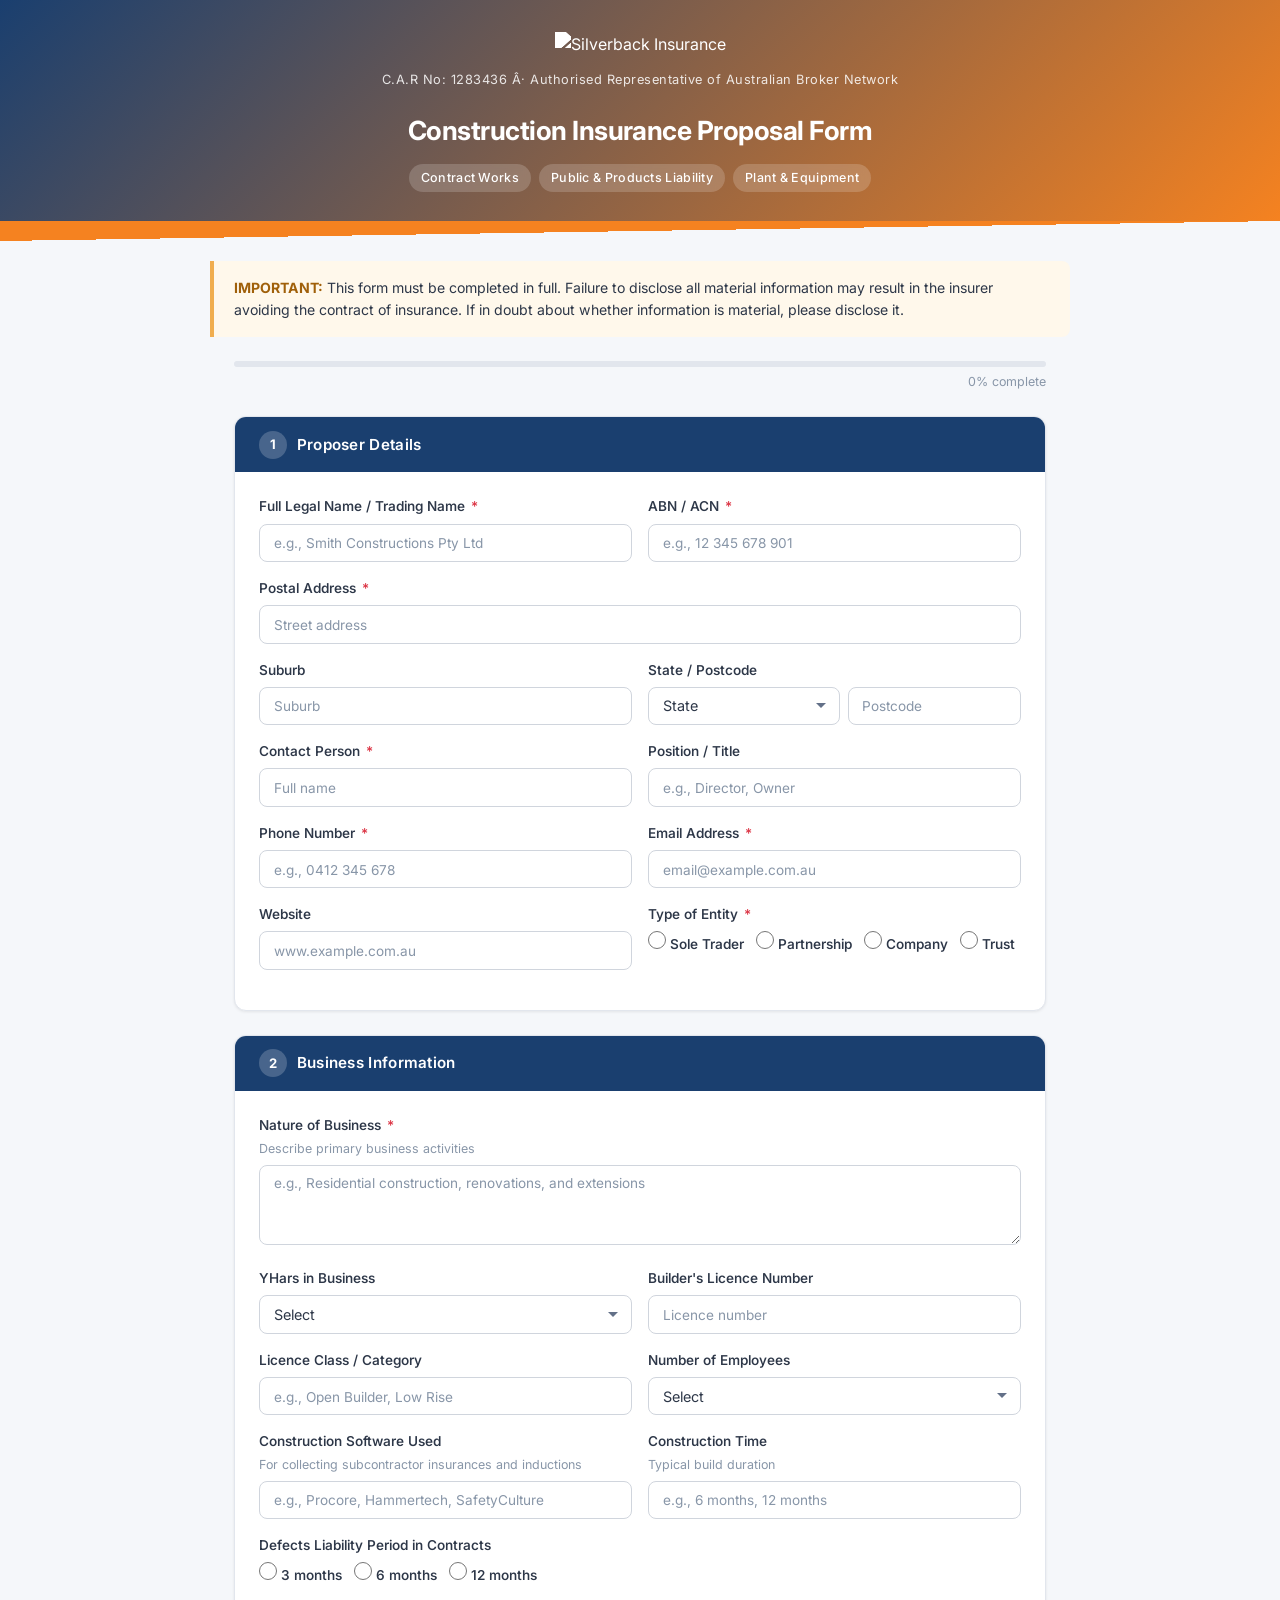
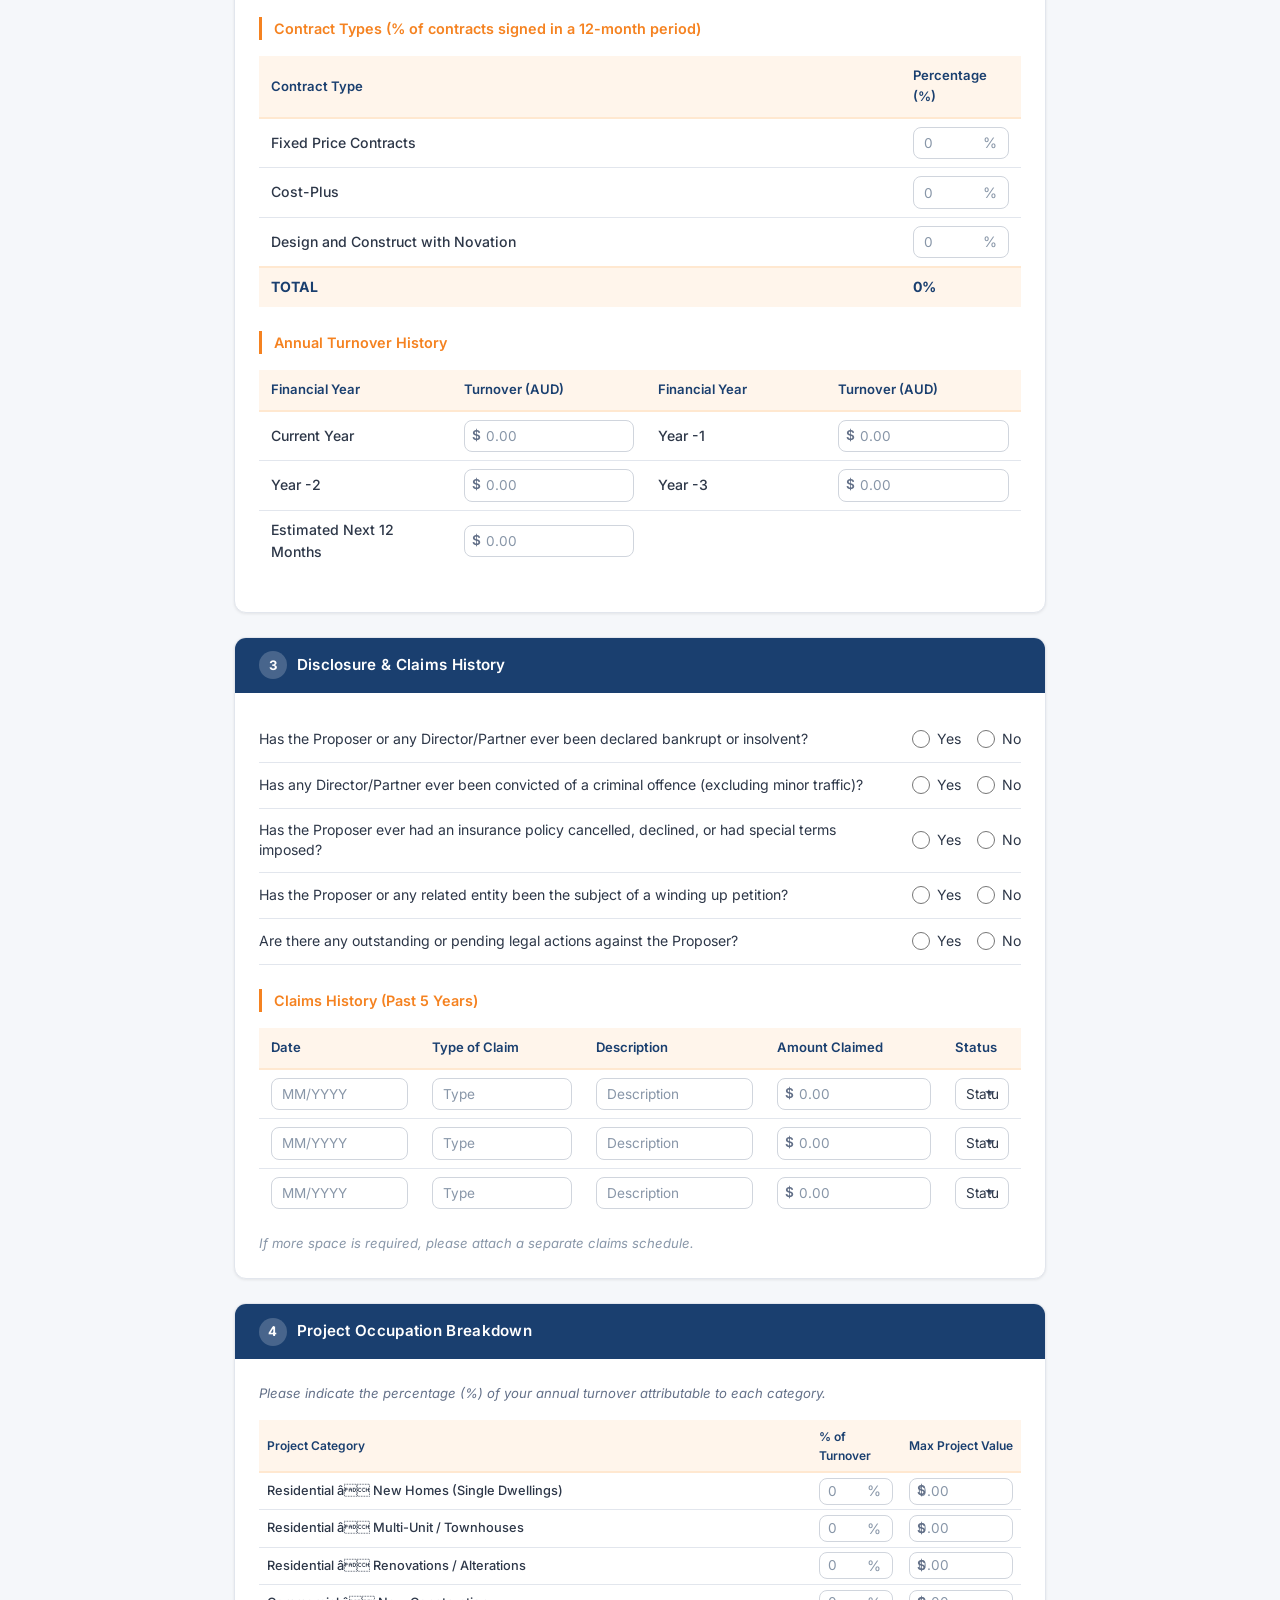
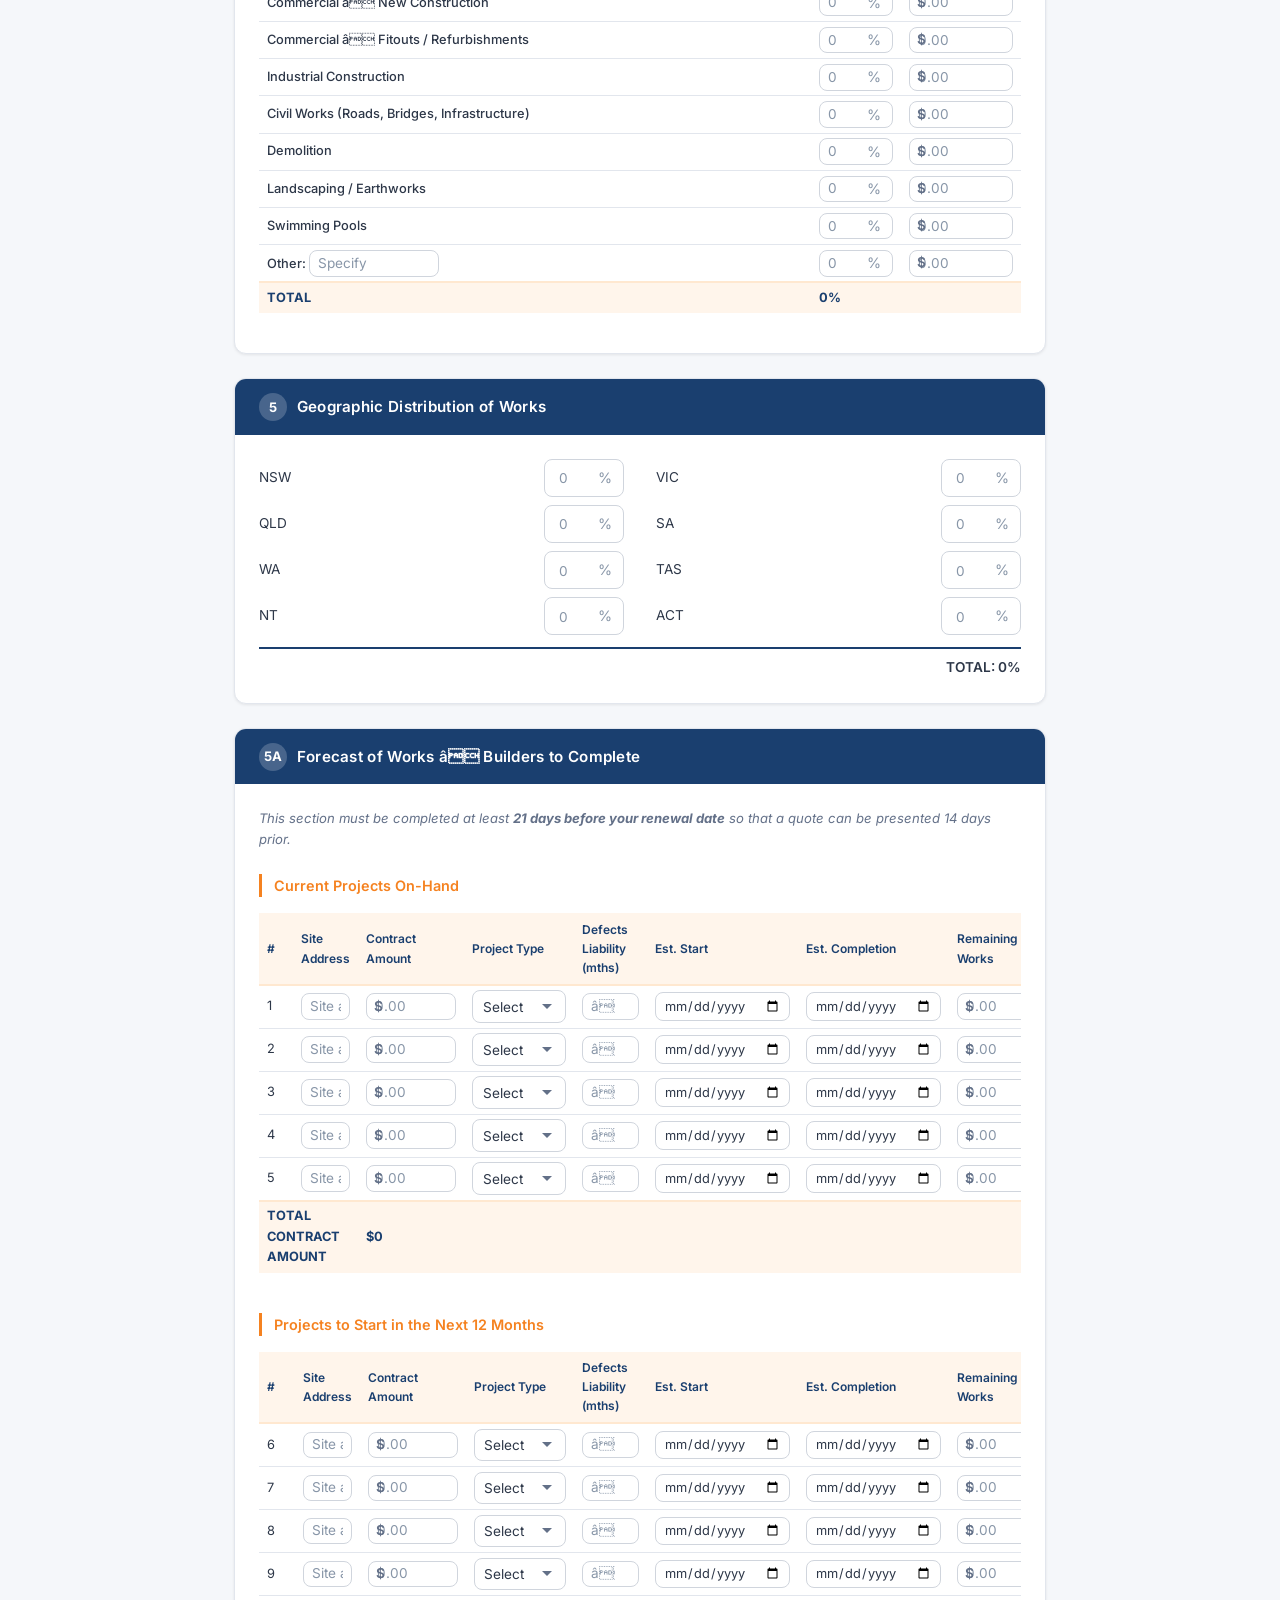
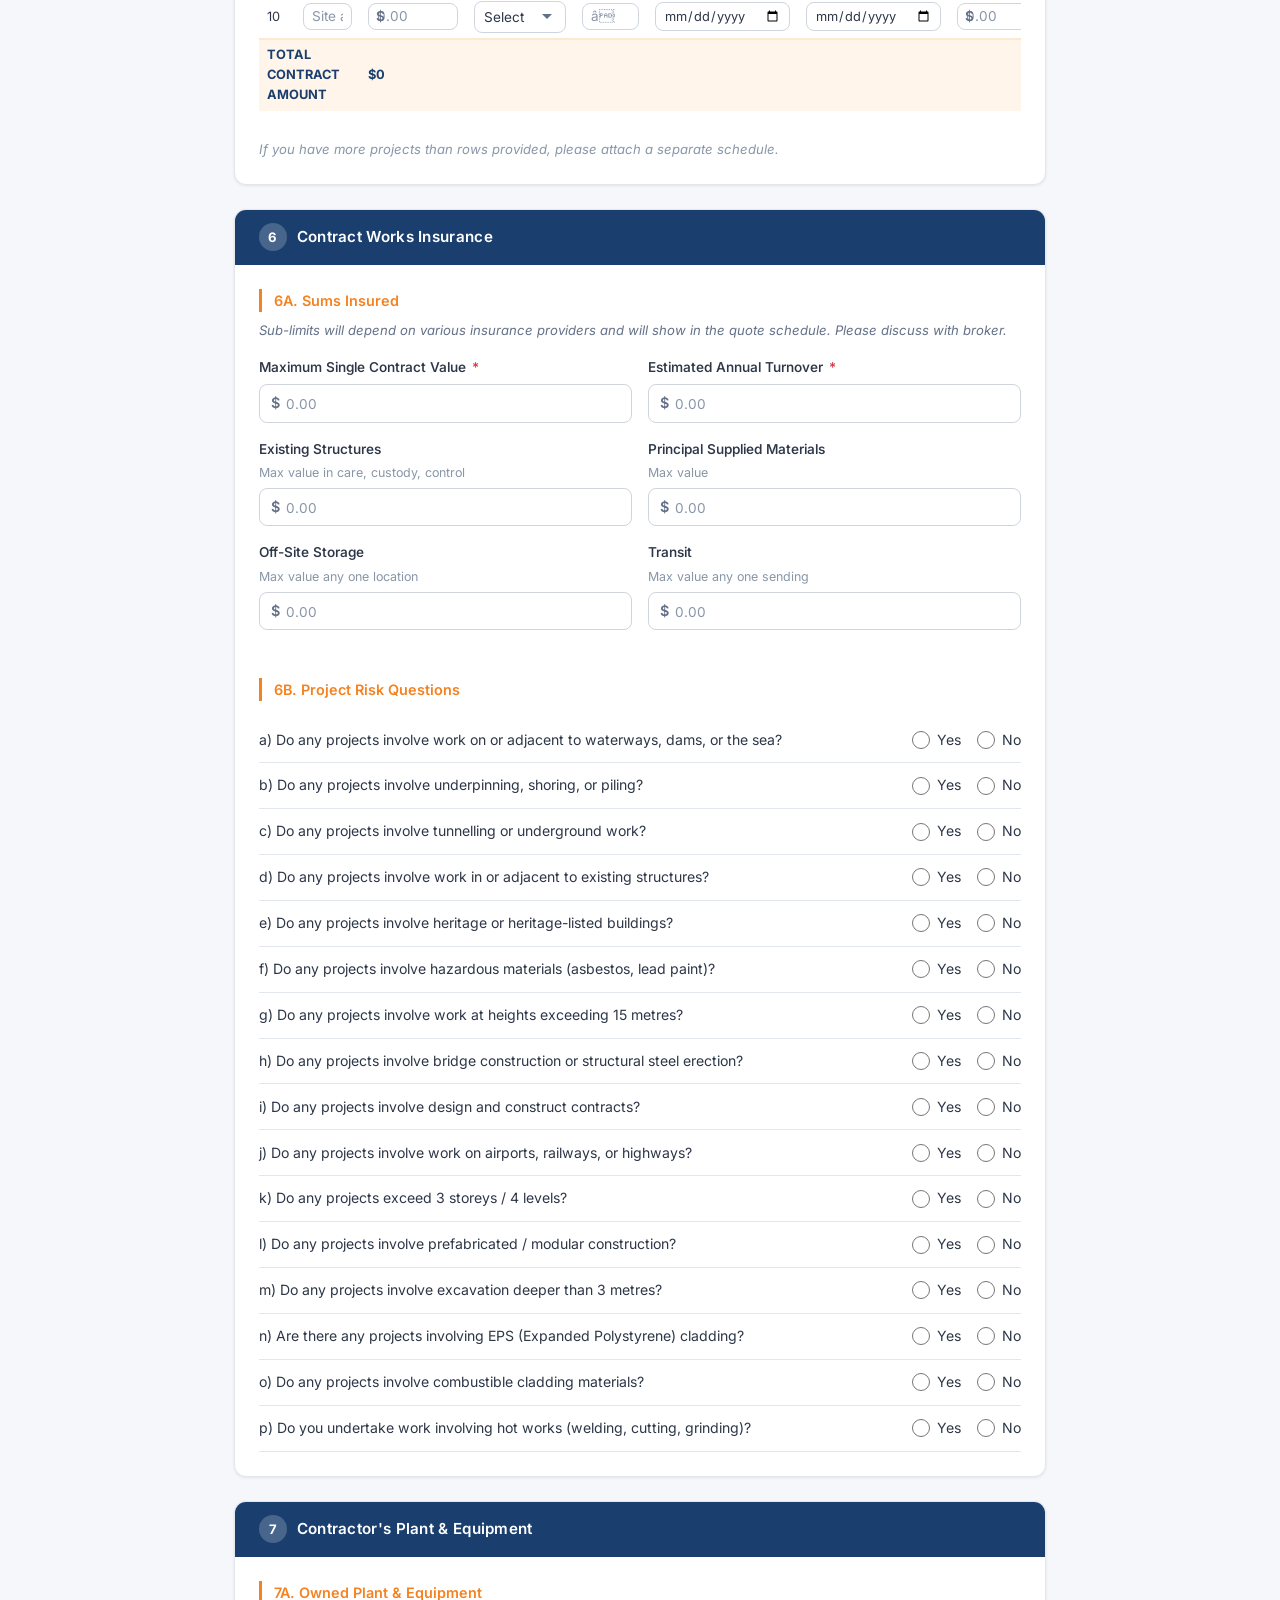
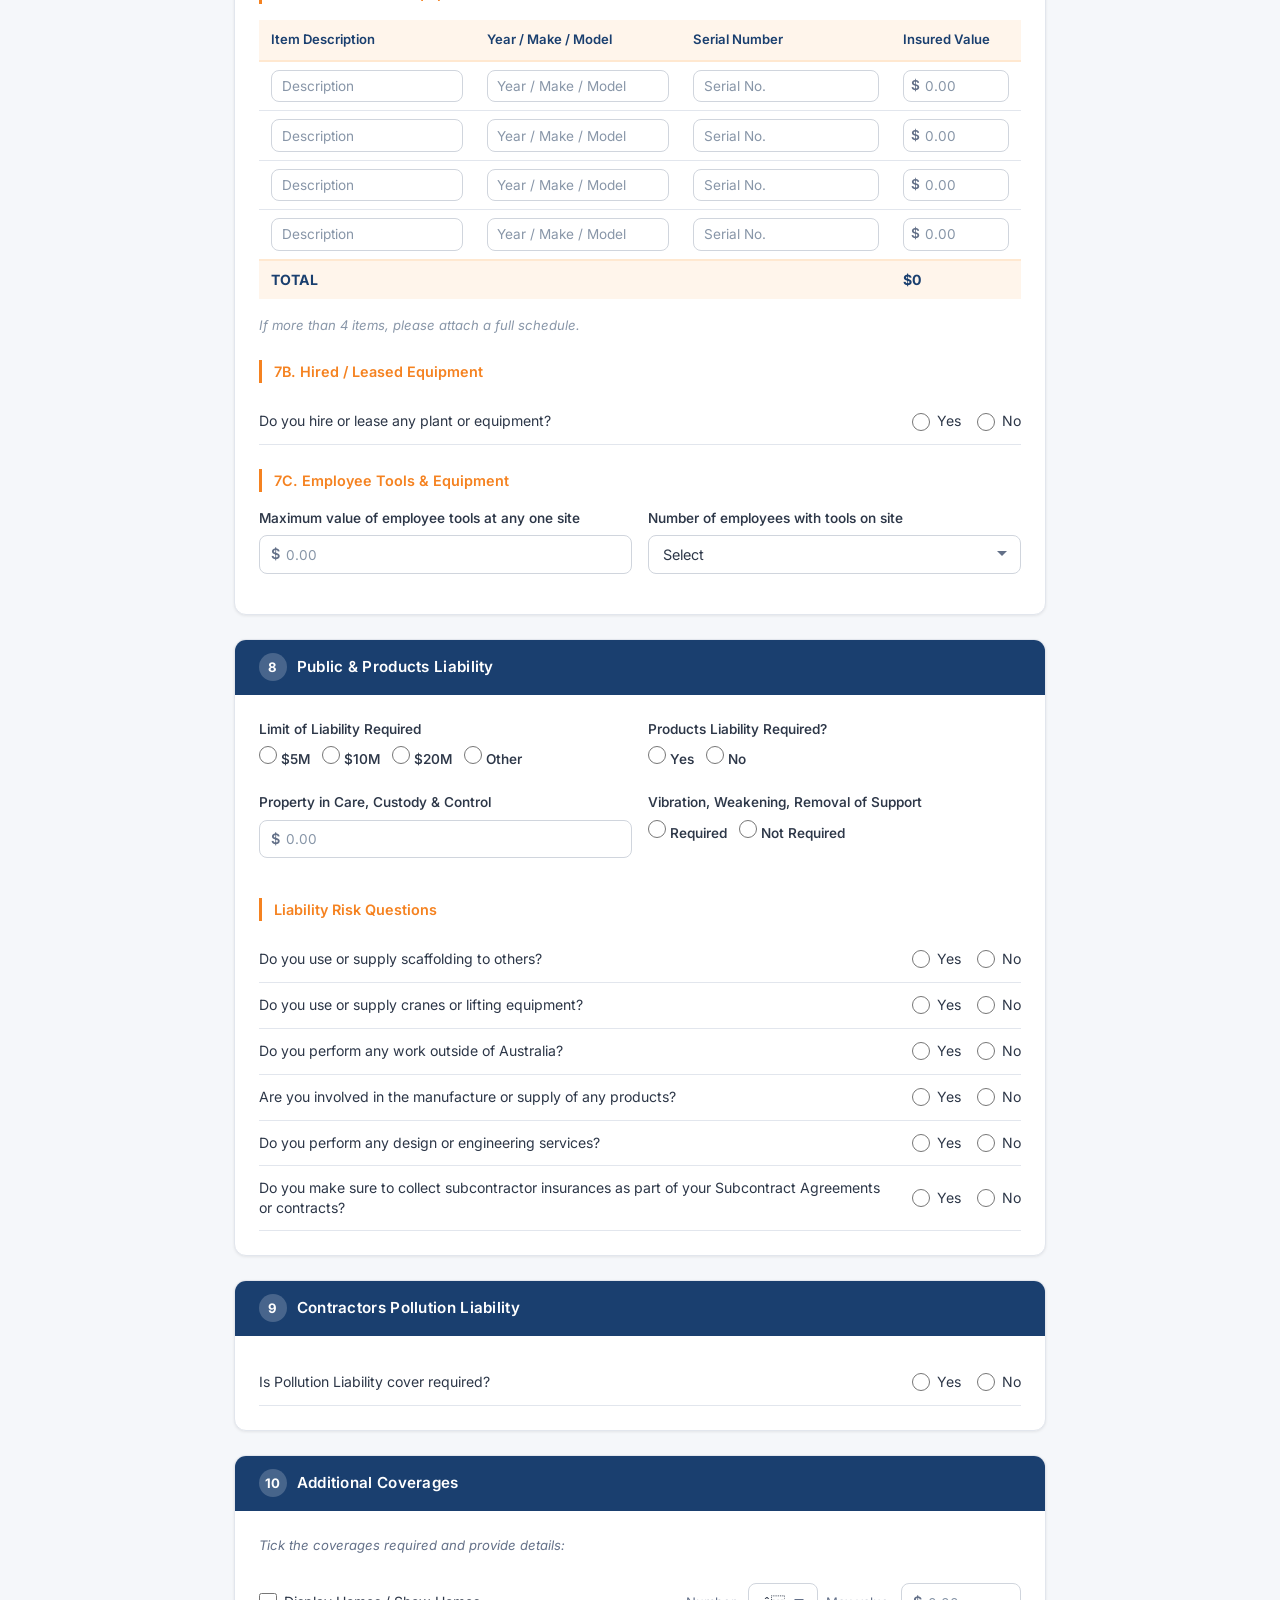
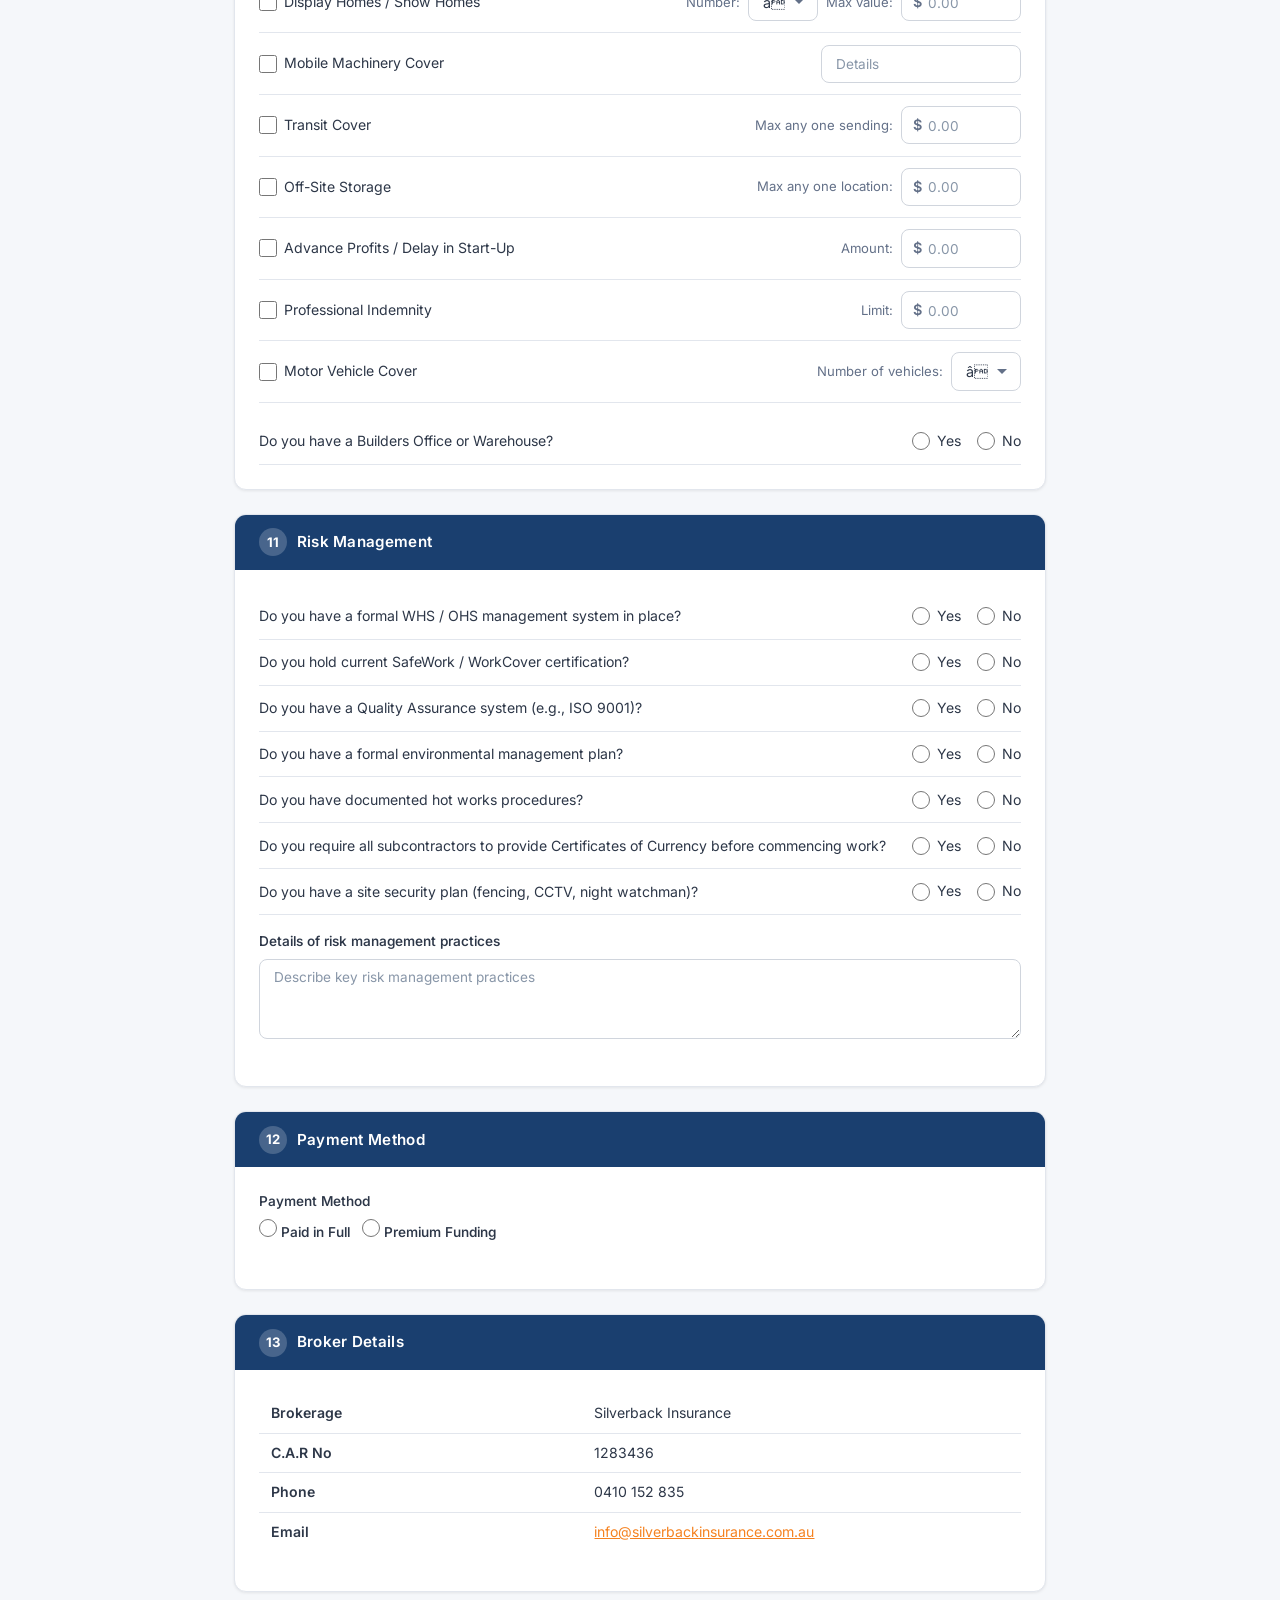
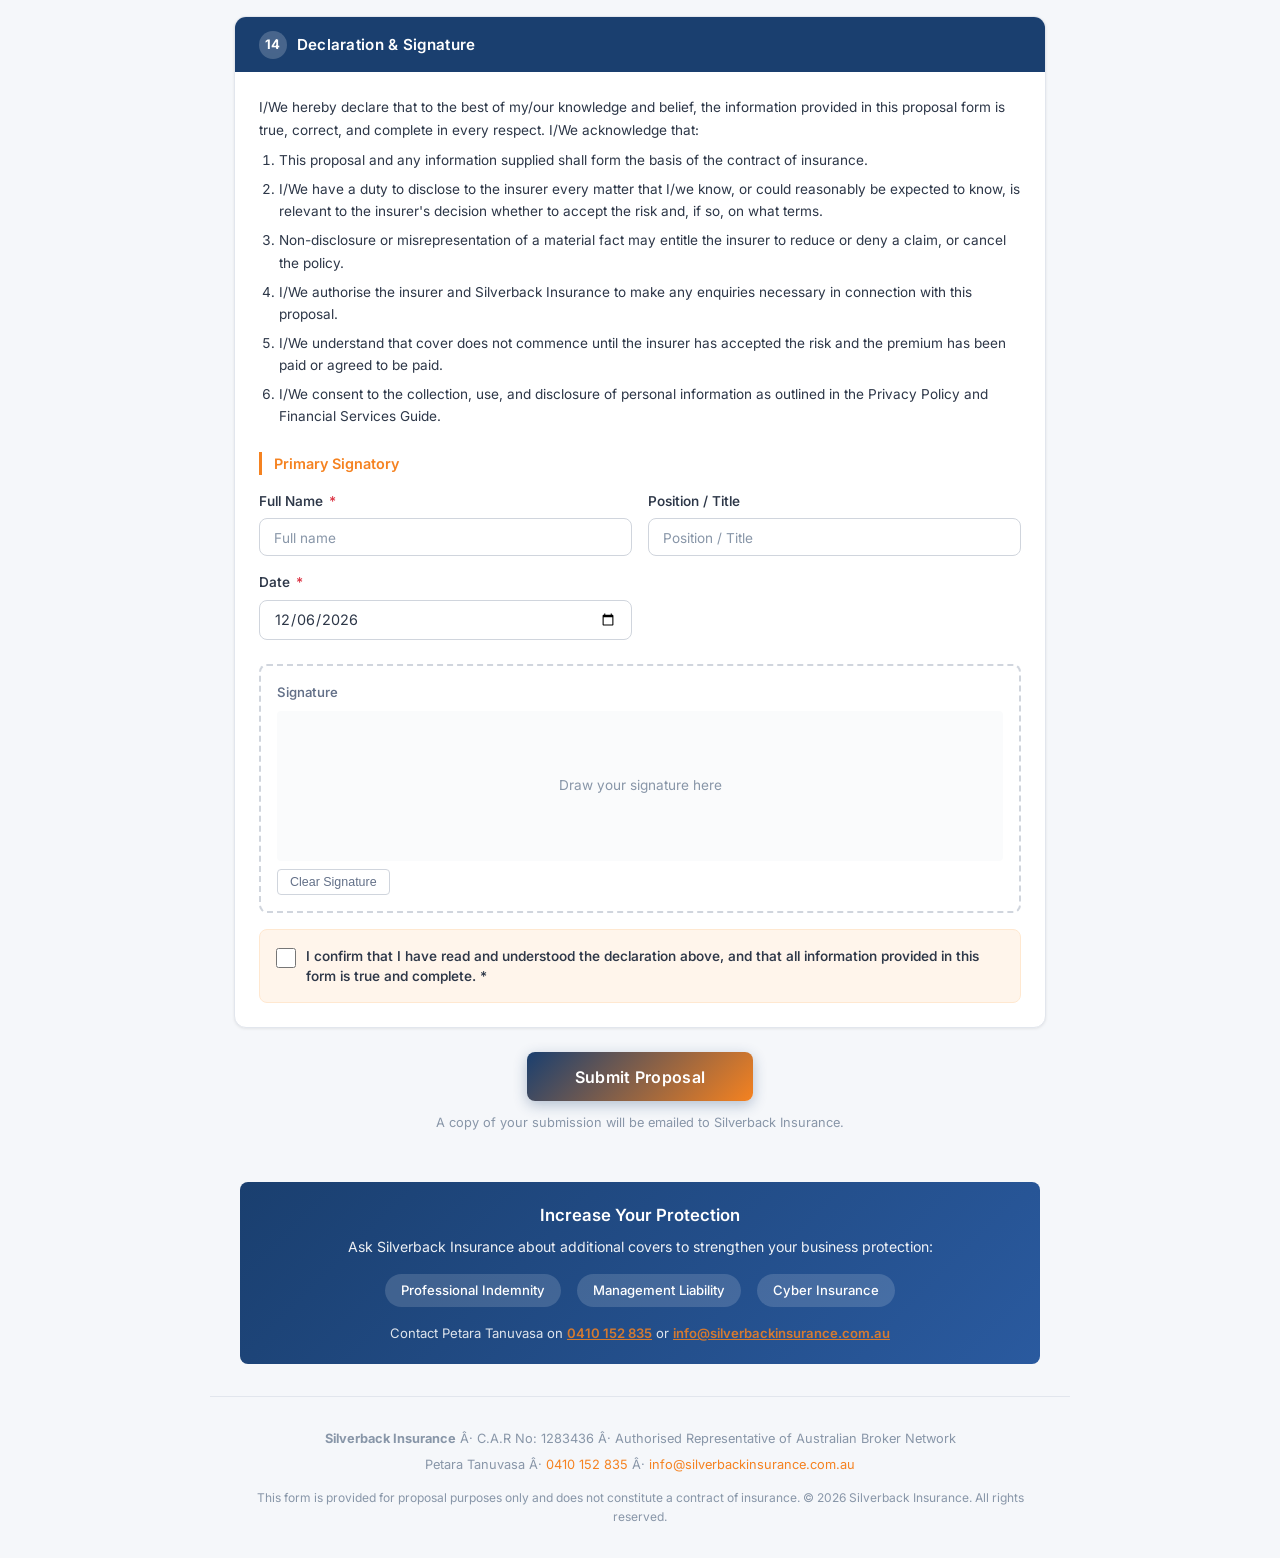
==== commit 984f107b: "Update index.html" ====
--- a/index.html
+++ b/index.html
@@ -152,7 +152,7 @@
       </div>
       <div class="form-row">
         <div class="form-group">
-          <label class="form-label">Years in Business</label>
+          <label class="form-label">YHars in Business</label>
           <select name="years_in_business">
             <option value="">Select</option>
             <option value="0-2">0â2 years</option>
@@ -358,10 +358,6 @@
           <tr><td class="label-cell">Demolition</td><td><div class="pct-input"><input type="number" name="proj_demolition" min="0" max="100" placeholder="0" class="project-pct"></div></td><td><div class="currency-input"><input type="text" name="proj_demolition_max" placeholder="0.00"></div></td></tr>
           <tr><td class="label-cell">Landscaping / Earthworks</td><td><div class="pct-input"><input type="number" name="proj_landscaping" min="0" max="100" placeholder="0" class="project-pct"></div></td><td><div class="currency-input"><input type="text" name="proj_landscaping_max" placeholder="0.00"></div></td></tr>
           <tr><td class="label-cell">Swimming Pools</td><td><div class="pct-input"><input type="number" name="proj_pools" min="0" max="100" placeholder="0" class="project-pct"></div></td><td><div class="currency-input"><input type="text" name="proj_pools_max" placeholder="0.00"></div></td></tr>
-          <tr><td class="label-cell">Electrical / Plumbing / HVAC</td><td><div class="pct-input"><input type="number" name="proj_electrical" min="0" max="100" placeholder="0" class="project-pct"></div></td><td><div class="currency-input"><input type="text" name="proj_electrical_max" placeholder="0.00"></div></td></tr>
-          <tr><td class="label-cell">Roofing / Waterproofing</td><td><div class="pct-input"><input type="number" name="proj_roofing" min="0" max="100" placeholder="0" class="project-pct"></div></td><td><div class="currency-input"><input type="text" name="proj_roofing_max" placeholder="0.00"></div></td></tr>
-          <tr><td class="label-cell">Painting / Decorating</td><td><div class="pct-input"><input type="number" name="proj_painting" min="0" max="100" placeholder="0" class="project-pct"></div></td><td><div class="currency-input"><input type="text" name="proj_painting_max" placeholder="0.00"></div></td></tr>
-          <tr><td class="label-cell">Fencing / Retaining Walls</td><td><div class="pct-input"><input type="number" name="proj_fencing" min="0" max="100" placeholder="0" class="project-pct"></div></td><td><div class="currency-input"><input type="text" name="proj_fencing_max" placeholder="0.00"></div></td></tr>
           <tr><td class="label-cell">Other: <input type="text" name="proj_other_desc" placeholder="Specify" style="width:130px;display:inline;"></td><td><div class="pct-input"><input type="number" name="proj_other" min="0" max="100" placeholder="0" class="project-pct"></div></td><td><div class="currency-input"><input type="text" name="proj_other_max" placeholder="0.00"></div></td></tr>
           <tr class="total-row"><td>TOTAL</td><td id="projectPctTotal">0%</td><td></td></tr>
         </tbody>
@@ -375,22 +371,176 @@
       <span class="section-number">5</span> Geographic Distribution of Works
     </div>
     <div class="section-body">
-      <table class="data-table compact">
-        <thead>
-          <tr><th>State / Territory</th><th style="width:100px;">% of Work</th></tr>
-        </thead>
-        <tbody>
-          <tr><td class="label-cell">New South Wales</td><td><div class="pct-input"><input type="number" name="geo_nsw" min="0" max="100" placeholder="0" class="geo-pct"></div></td></tr>
-          <tr><td class="label-cell">Victoria</td><td><div class="pct-input"><input type="number" name="geo_vic" min="0" max="100" placeholder="0" class="geo-pct"></div></td></tr>
-          <tr><td class="label-cell">Queensland</td><td><div class="pct-input"><input type="number" name="geo_qld" min="0" max="100" placeholder="0" class="geo-pct"></div></td></tr>
-          <tr><td class="label-cell">South Australia</td><td><div class="pct-input"><input type="number" name="geo_sa" min="0" max="100" placeholder="0" class="geo-pct"></div></td></tr>
-          <tr><td class="label-cell">Western Australia</td><td><div class="pct-input"><input type="number" name="geo_wa" min="0" max="100" placeholder="0" class="geo-pct"></div></td></tr>
-          <tr><td class="label-cell">Tasmania</td><td><div class="pct-input"><input type="number" name="geo_tas" min="0" max="100" placeholder="0" class="geo-pct"></div></td></tr>
-          <tr><td class="label-cell">Northern Territory</td><td><div class="pct-input"><input type="number" name="geo_nt" min="0" max="100" placeholder="0" class="geo-pct"></div></td></tr>
-          <tr><td class="label-cell">ACT</td><td><div class="pct-input"><input type="number" name="geo_act" min="0" max="100" placeholder="0" class="geo-pct"></div></td></tr>
-          <tr class="total-row"><td>TOTAL</td><td id="geoPctTotal">0%</td></tr>
-        </tbody>
-      </table>
+      <div style="display:grid;grid-template-columns:1fr 1fr;gap:0.5rem 2rem;">
+        <div style="display:flex;align-items:center;justify-content:space-between;"><label style="font-size:0.85rem;">NSW</label><div class="pct-input" style="width:80px;"><input type="number" name="geo_nsw" min="0" max="100" placeholder="0" class="geo-pct"></div></div>
+        <div style="display:flex;align-items:center;justify-content:space-between;"><label style="font-size:0.85rem;">VIC</label><div class="pct-input" style="width:80px;"><input type="number" name="geo_vic" min="0" max="100" placeholder="0" class="geo-pct"></div></div>
+        <div style="display:flex;align-items:center;justify-content:space-between;"><label style="font-size:0.85rem;">QLD</label><div class="pct-input" style="width:80px;"><input type="number" name="geo_qld" min="0" max="100" placeholder="0" class="geo-pct"></div></div>
+        <div style="display:flex;align-items:center;justify-content:space-between;"><label style="font-size:0.85rem;">SA</label><div class="pct-input" style="width:80px;"><input type="number" name="geo_sa" min="0" max="100" placeholder="0" class="geo-pct"></div></div>
+        <div style="display:flex;align-items:center;justify-content:space-between;"><label style="font-size:0.85rem;">WA</label><div class="pct-input" style="width:80px;"><input type="number" name="geo_wa" min="0" max="100" placeholder="0" class="geo-pct"></div></div>
+        <div style="display:flex;align-items:center;justify-content:space-between;"><label style="font-size:0.85rem;">TAS</label><div class="pct-input" style="width:80px;"><input type="number" name="geo_tas" min="0" max="100" placeholder="0" class="geo-pct"></div></div>
+        <div style="display:flex;align-items:center;justify-content:space-between;"><label style="font-size:0.85rem;">NT</label><div class="pct-input" style="width:80px;"><input type="number" name="geo_nt" min="0" max="100" placeholder="0" class="geo-pct"></div></div>
+        <div style="display:flex;align-items:center;justify-content:space-between;"><label style="font-size:0.85rem;">ACT</label><div class="pct-input" style="width:80px;"><input type="number" name="geo_act" min="0" max="100" placeholder="0" class="geo-pct"></div></div>
+      </div>
+      <div style="display:flex;justify-content:flex-end;margin-top:0.75rem;padding-top:0.5rem;border-top:2px solid var(--color-primary);font-weight:600;font-size:0.85rem;">
+        <span>TOTAL:&nbsp;</span><span id="geoPctTotal">0%</span>
+      </div>
+    </div>
+  </section>
+
+  <!-- ==================== SECTION 5A: FORECAST OF WORKS ==================== -->
+  <section class="form-section">
+    <div class="section-header">
+      <span class="section-number">5A</span> Forecast of Works â Builders to Complete
+    </div>
+    <div class="section-body">
+      <p class="subsection-note" style="margin-top:0;margin-bottom:0.5rem;">This section must be completed at least <strong>21 days before your renewal date</strong> so that a quote can be presented 14 days prior.</p>
+
+      <!-- Current Projects On-Hand -->
+      <div class="subsection-header" style="margin-top:1.5rem;">Current Projects On-Hand</div>
+      <div style="overflow-x:auto;">
+        <table class="data-table compact" style="min-width:800px;">
+          <thead>
+            <tr>
+              <th style="width:40px;">#</th>
+              <th>Site Address</th>
+              <th style="width:130px;">Contract Amount</th>
+              <th style="width:140px;">Project Type</th>
+              <th style="width:80px;">Defects Liability (mths)</th>
+              <th style="width:110px;">Est. Start</th>
+              <th style="width:110px;">Est. Completion</th>
+              <th style="width:130px;">Remaining Works</th>
+            </tr>
+          </thead>
+          <tbody>
+            <tr>
+              <td>1</td>
+              <td><input type="text" name="fow_current_address_1" placeholder="Site address"></td>
+              <td><div class="currency-input"><input type="text" name="fow_current_amount_1" placeholder="0.00" class="fow-amount"></div></td>
+              <td><select name="fow_current_type_1"><option value="">Select</option><option>Single Dwelling</option><option>Multi-Development</option><option>Renovation</option><option>Extension</option><option>Commercial</option><option>Other</option></select></td>
+              <td><input type="number" name="fow_current_defects_1" placeholder="â" min="0"></td>
+              <td><input type="date" name="fow_current_start_1"></td>
+              <td><input type="date" name="fow_current_end_1"></td>
+              <td><div class="currency-input"><input type="text" name="fow_current_remaining_1" placeholder="0.00"></div></td>
+            </tr>
+            <tr>
+              <td>2</td>
+              <td><input type="text" name="fow_current_address_2" placeholder="Site address"></td>
+              <td><div class="currency-input"><input type="text" name="fow_current_amount_2" placeholder="0.00" class="fow-amount"></div></td>
+              <td><select name="fow_current_type_2"><option value="">Select</option><option>Single Dwelling</option><option>Multi-Development</option><option>Renovation</option><option>Extension</option><option>Commercial</option><option>Other</option></select></td>
+              <td><input type="number" name="fow_current_defects_2" placeholder="â" min="0"></td>
+              <td><input type="date" name="fow_current_start_2"></td>
+              <td><input type="date" name="fow_current_end_2"></td>
+              <td><div class="currency-input"><input type="text" name="fow_current_remaining_2" placeholder="0.00"></div></td>
+            </tr>
+            <tr>
+              <td>3</td>
+              <td><input type="text" name="fow_current_address_3" placeholder="Site address"></td>
+              <td><div class="currency-input"><input type="text" name="fow_current_amount_3" placeholder="0.00" class="fow-amount"></div></td>
+              <td><select name="fow_current_type_3"><option value="">Select</option><option>Single Dwelling</option><option>Multi-Development</option><option>Renovation</option><option>Extension</option><option>Commercial</option><option>Other</option></select></td>
+              <td><input type="number" name="fow_current_defects_3" placeholder="â" min="0"></td>
+              <td><input type="date" name="fow_current_start_3"></td>
+              <td><input type="date" name="fow_current_end_3"></td>
+              <td><div class="currency-input"><input type="text" name="fow_current_remaining_3" placeholder="0.00"></div></td>
+            </tr>
+            <tr>
+              <td>4</td>
+              <td><input type="text" name="fow_current_address_4" placeholder="Site address"></td>
+              <td><div class="currency-input"><input type="text" name="fow_current_amount_4" placeholder="0.00" class="fow-amount"></div></td>
+              <td><select name="fow_current_type_4"><option value="">Select</option><option>Single Dwelling</option><option>Multi-Development</option><option>Renovation</option><option>Extension</option><option>Commercial</option><option>Other</option></select></td>
+              <td><input type="number" name="fow_current_defects_4" placeholder="â" min="0"></td>
+              <td><input type="date" name="fow_current_start_4"></td>
+              <td><input type="date" name="fow_current_end_4"></td>
+              <td><div class="currency-input"><input type="text" name="fow_current_remaining_4" placeholder="0.00"></div></td>
+            </tr>
+            <tr>
+              <td>5</td>
+              <td><input type="text" name="fow_current_address_5" placeholder="Site address"></td>
+              <td><div class="currency-input"><input type="text" name="fow_current_amount_5" placeholder="0.00" class="fow-amount"></div></td>
+              <td><select name="fow_current_type_5"><option value="">Select</option><option>Single Dwelling</option><option>Multi-Development</option><option>Renovation</option><option>Extension</option><option>Commercial</option><option>Other</option></select></td>
+              <td><input type="number" name="fow_current_defects_5" placeholder="â" min="0"></td>
+              <td><input type="date" name="fow_current_start_5"></td>
+              <td><input type="date" name="fow_current_end_5"></td>
+              <td><div class="currency-input"><input type="text" name="fow_current_remaining_5" placeholder="0.00"></div></td>
+            </tr>
+            <tr class="total-row"><td colspan="2">TOTAL CONTRACT AMOUNT</td><td id="fowCurrentTotal">$0</td><td colspan="5"></td></tr>
+          </tbody>
+        </table>
+      </div>
+
+      <!-- Projects to Start in the Next 12 Months -->
+      <div class="subsection-header" style="margin-top:1.5rem;">Projects to Start in the Next 12 Months</div>
+      <div style="overflow-x:auto;">
+        <table class="data-table compact" style="min-width:800px;">
+          <thead>
+            <tr>
+              <th style="width:40px;">#</th>
+              <th>Site Address</th>
+              <th style="width:130px;">Contract Amount</th>
+              <th style="width:140px;">Project Type</th>
+              <th style="width:80px;">Defects Liability (mths)</th>
+              <th style="width:110px;">Est. Start</th>
+              <th style="width:110px;">Est. Completion</th>
+              <th style="width:130px;">Remaining Works</th>
+            </tr>
+          </thead>
+          <tbody>
+            <tr>
+              <td>6</td>
+              <td><input type="text" name="fow_future_address_6" placeholder="Site address"></td>
+              <td><div class="currency-input"><input type="text" name="fow_future_amount_6" placeholder="0.00" class="fow-amount"></div></td>
+              <td><select name="fow_future_type_6"><option value="">Select</option><option>Single Dwelling</option><option>Multi-Development</option><option>Renovation</option><option>Extension</option><option>Commercial</option><option>Other</option></select></td>
+              <td><input type="number" name="fow_future_defects_6" placeholder="â" min="0"></td>
+              <td><input type="date" name="fow_future_start_6"></td>
+              <td><input type="date" name="fow_future_end_6"></td>
+              <td><div class="currency-input"><input type="text" name="fow_future_remaining_6" placeholder="0.00"></div></td>
+            </tr>
+            <tr>
+              <td>7</td>
+              <td><input type="text" name="fow_future_address_7" placeholder="Site address"></td>
+              <td><div class="currency-input"><input type="text" name="fow_future_amount_7" placeholder="0.00" class="fow-amount"></div></td>
+              <td><select name="fow_future_type_7"><option value="">Select</option><option>Single Dwelling</option><option>Multi-Development</option><option>Renovation</option><option>Extension</option><option>Commercial</option><option>Other</option></select></td>
+              <td><input type="number" name="fow_future_defects_7" placeholder="â" min="0"></td>
+              <td><input type="date" name="fow_future_start_7"></td>
+              <td><input type="date" name="fow_future_end_7"></td>
+              <td><div class="currency-input"><input type="text" name="fow_future_remaining_7" placeholder="0.00"></div></td>
+            </tr>
+            <tr>
+              <td>8</td>
+              <td><input type="text" name="fow_future_address_8" placeholder="Site address"></td>
+              <td><div class="currency-input"><input type="text" name="fow_future_amount_8" placeholder="0.00" class="fow-amount"></div></td>
+              <td><select name="fow_future_type_8"><option value="">Select</option><option>Single Dwelling</option><option>Multi-Development</option><option>Renovation</option><option>Extension</option><option>Commercial</option><option>Other</option></select></td>
+              <td><input type="number" name="fow_future_defects_8" placeholder="â" min="0"></td>
+              <td><input type="date" name="fow_future_start_8"></td>
+              <td><input type="date" name="fow_future_end_8"></td>
+              <td><div class="currency-input"><input type="text" name="fow_future_remaining_8" placeholder="0.00"></div></td>
+            </tr>
+            <tr>
+              <td>9</td>
+              <td><input type="text" name="fow_future_address_9" placeholder="Site address"></td>
+              <td><div class="currency-input"><input type="text" name="fow_future_amount_9" placeholder="0.00" class="fow-amount"></div></td>
+              <td><select name="fow_future_type_9"><option value="">Select</option><option>Single Dwelling</option><option>Multi-Development</option><option>Renovation</option><option>Extension</option><option>Commercial</option><option>Other</option></select></td>
+              <td><input type="number" name="fow_future_defects_9" placeholder="â" min="0"></td>
+              <td><input type="date" name="fow_future_start_9"></td>
+              <td><input type="date" name="fow_future_end_9"></td>
+              <td><div class="currency-input"><input type="text" name="fow_future_remaining_9" placeholder="0.00"></div></td>
+            </tr>
+            <tr>
+              <td>10</td>
+              <td><input type="text" name="fow_future_address_10" placeholder="Site address"></td>
+              <td><div class="currency-input"><input type="text" name="fow_future_amount_10" placeholder="0.00" class="fow-amount"></div></td>
+              <td><select name="fow_future_type_10"><option value="">Select</option><option>Single Dwelling</option><option>Multi-Development</option><option>Renovation</option><option>Extension</option><option>Commercial</option><option>Other</option></select></td>
+              <td><input type="number" name="fow_future_defects_10" placeholder="â" min="0"></td>
+              <td><input type="date" name="fow_future_start_10"></td>
+              <td><input type="date" name="fow_future_end_10"></td>
+              <td><div class="currency-input"><input type="text" name="fow_future_remaining_10" placeholder="0.00"></div></td>
+            </tr>
+            <tr class="total-row"><td colspan="2">TOTAL CONTRACT AMOUNT</td><td id="fowFutureTotal">$0</td><td colspan="5"></td></tr>
+          </tbody>
+        </table>
+      </div>
+
+      <p style="font-size:0.82rem;color:var(--color-text-muted);font-style:italic;margin-top:0.75rem;">If you have more projects than rows provided, please attach a separate schedule.</p>
+
     </div>
   </section>
 
@@ -886,6 +1036,18 @@
   </div>
 </div>
 
+<!-- Additional Cover CTA -->
+<div style="max-width:800px;margin:2rem auto;padding:1.25rem 1.5rem;background:linear-gradient(135deg, var(--color-primary) 0%, #2a5a9f 100%);border-radius:8px;text-align:center;color:#fff;">
+  <p style="font-size:1.05rem;font-weight:600;margin-bottom:0.5rem;">Increase Your Protection</p>
+  <p style="font-size:0.88rem;opacity:0.92;margin-bottom:1rem;line-height:1.5;">Ask Silverback Insurance about additional covers to strengthen your business protection:</p>
+  <div style="display:flex;justify-content:center;gap:1rem;flex-wrap:wrap;margin-bottom:1rem;">
+    <span style="background:rgba(255,255,255,0.15);padding:0.4rem 1rem;border-radius:20px;font-size:0.82rem;font-weight:500;">Professional Indemnity</span>
+    <span style="background:rgba(255,255,255,0.15);padding:0.4rem 1rem;border-radius:20px;font-size:0.82rem;font-weight:500;">Management Liability</span>
+    <span style="background:rgba(255,255,255,0.15);padding:0.4rem 1rem;border-radius:20px;font-size:0.82rem;font-weight:500;">Cyber Insurance</span>
+  </div>
+  <p style="font-size:0.82rem;opacity:0.85;margin:0;">Contact Petara Tanuvasa on <a href="tel:0410152835" style="color:#f58220;font-weight:600;">0410 152 835</a> or <a href="mailto:info@silverbackinsurance.com.au" style="color:#f58220;font-weight:600;">info@silverbackinsurance.com.au</a></p>
+</div>
+
 <!-- Footer -->
 <footer class="form-footer">
   <p><strong>Silverback Insurance</strong> Â· C.A.R No: 1283436 Â· Authorised Representative of Australian Broker Network</p>
